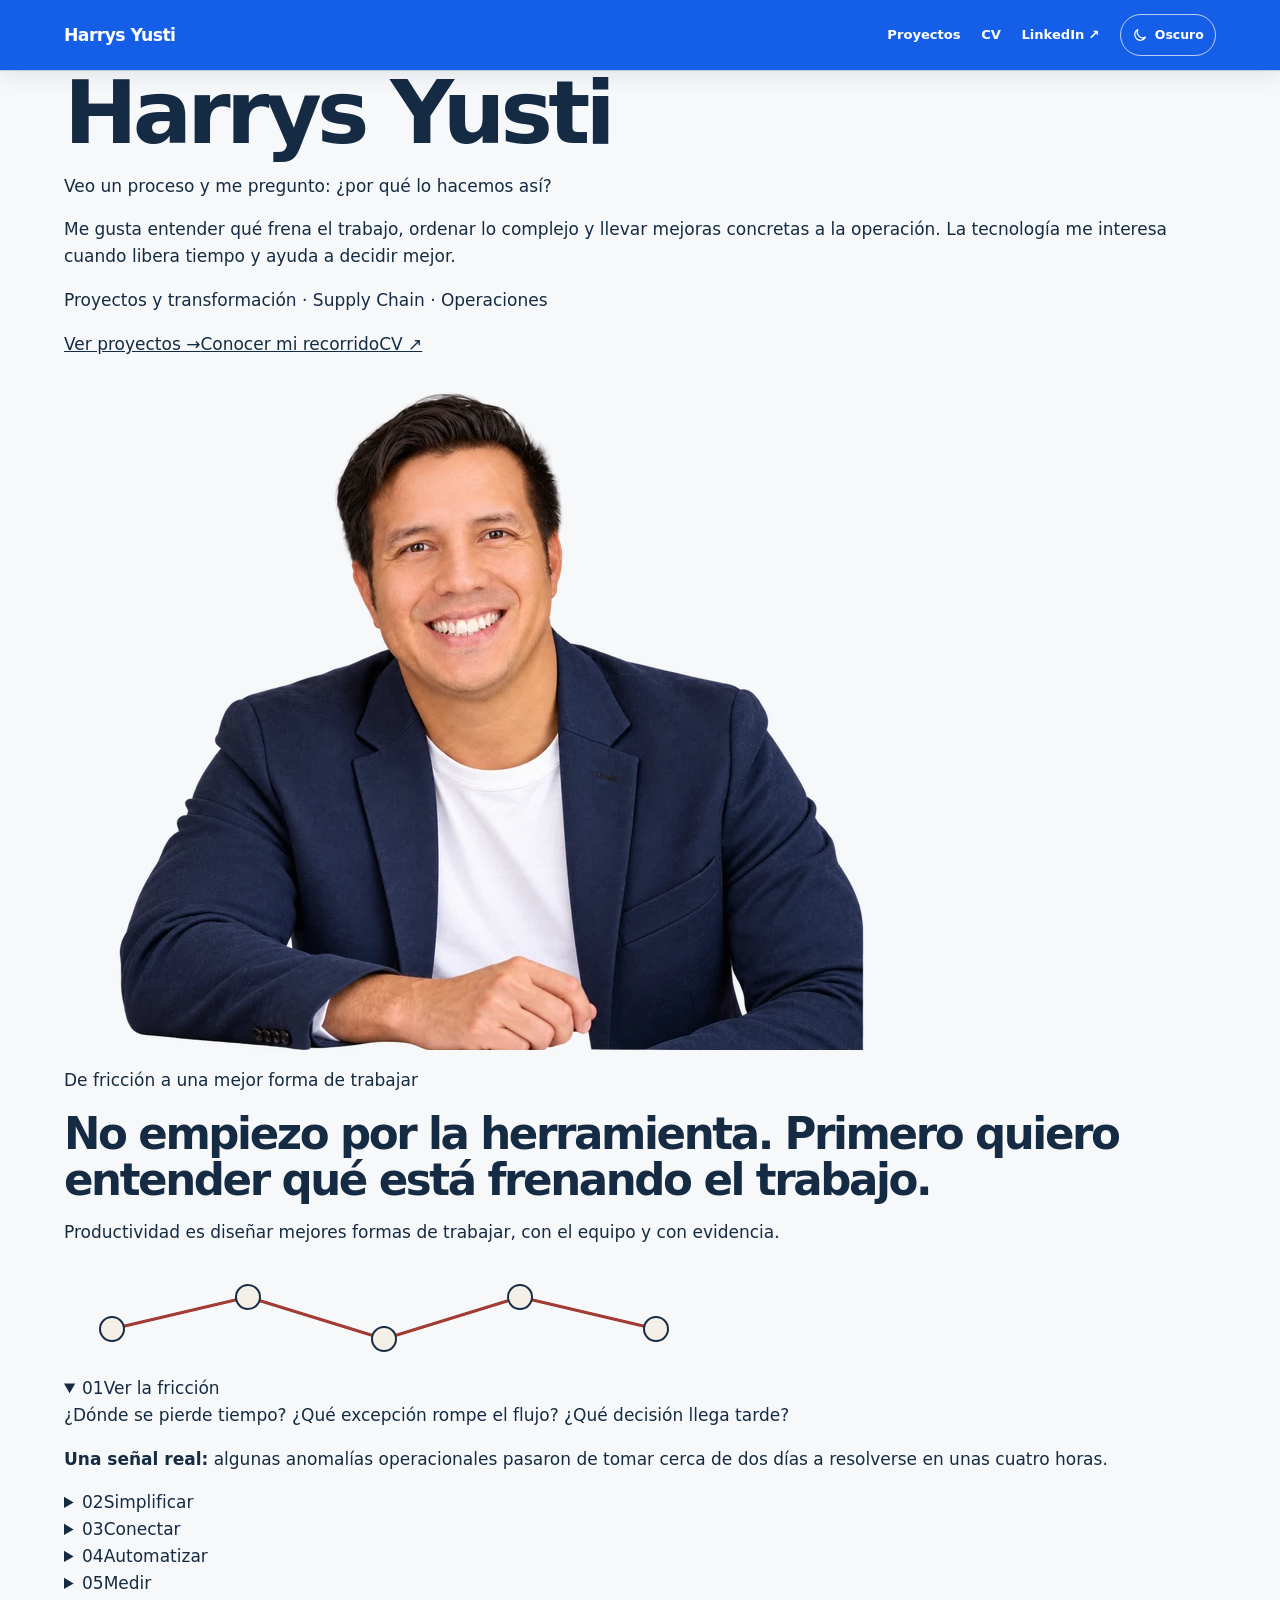
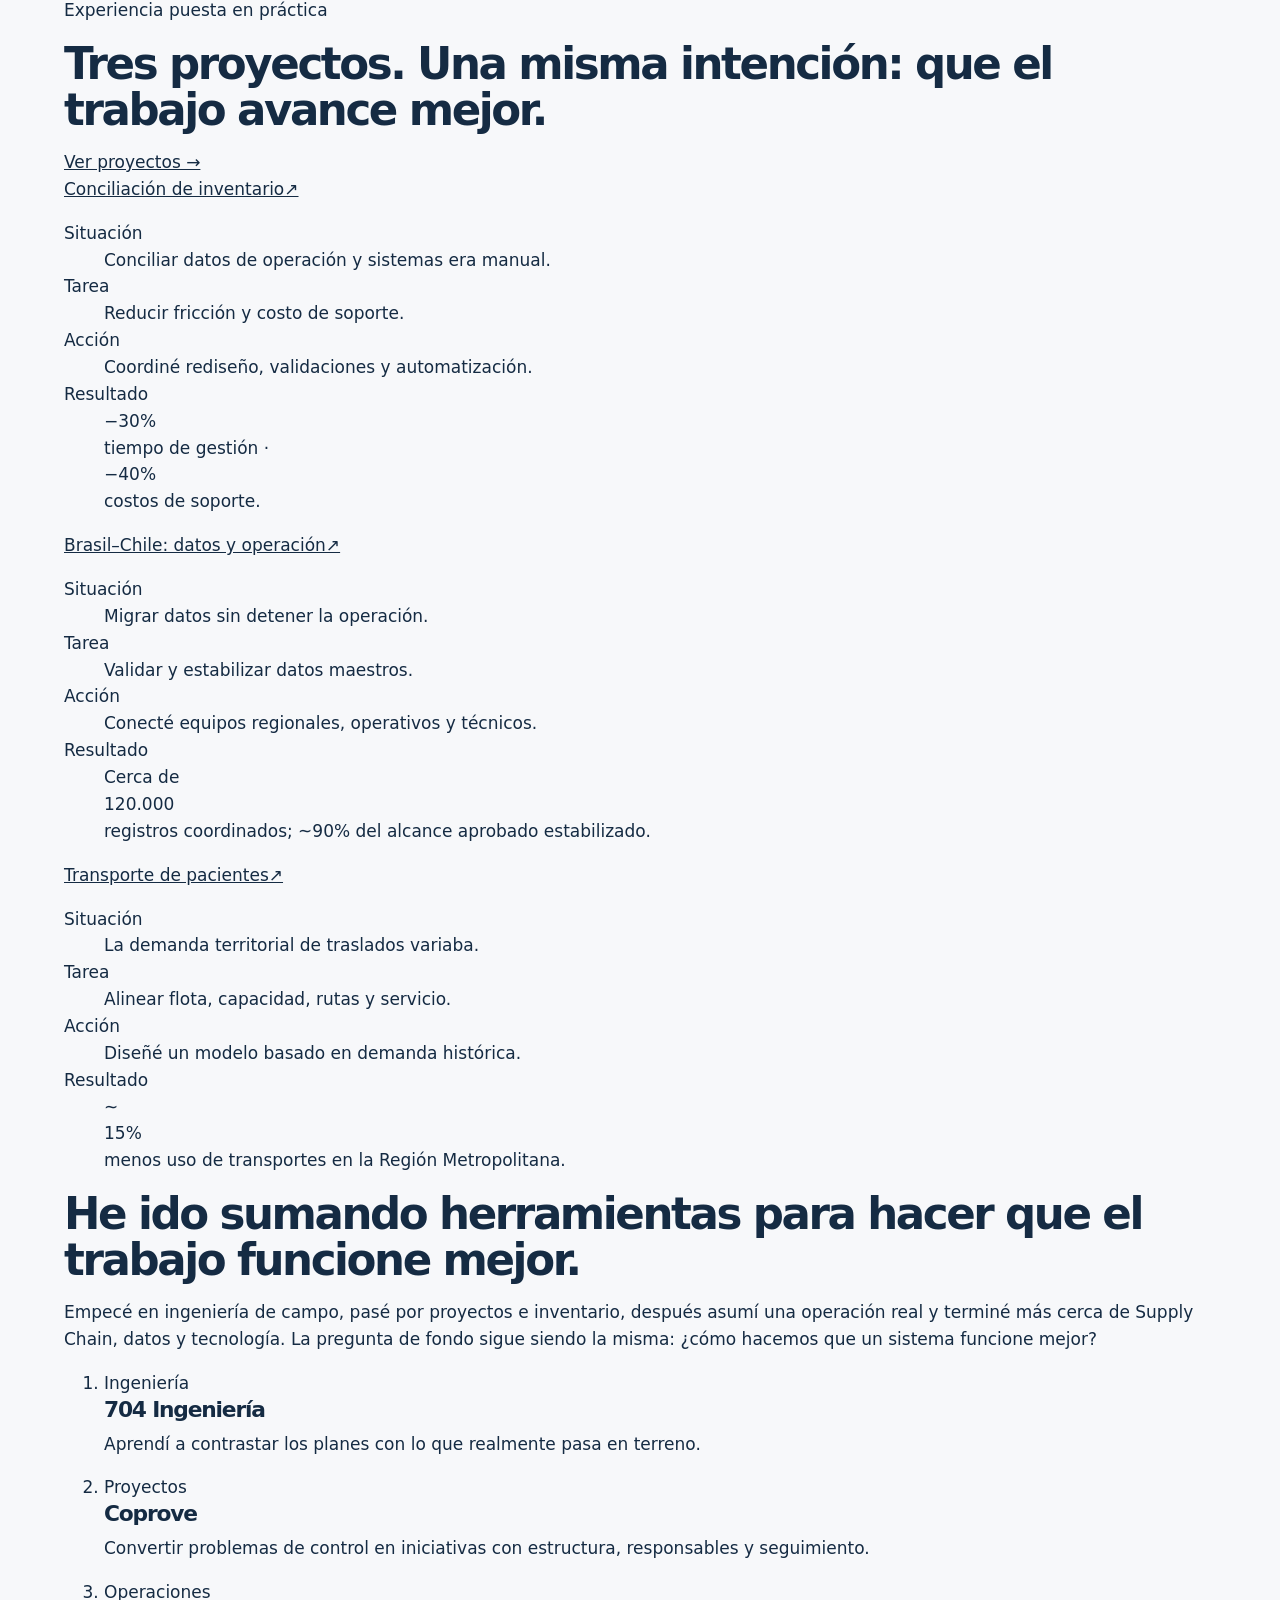
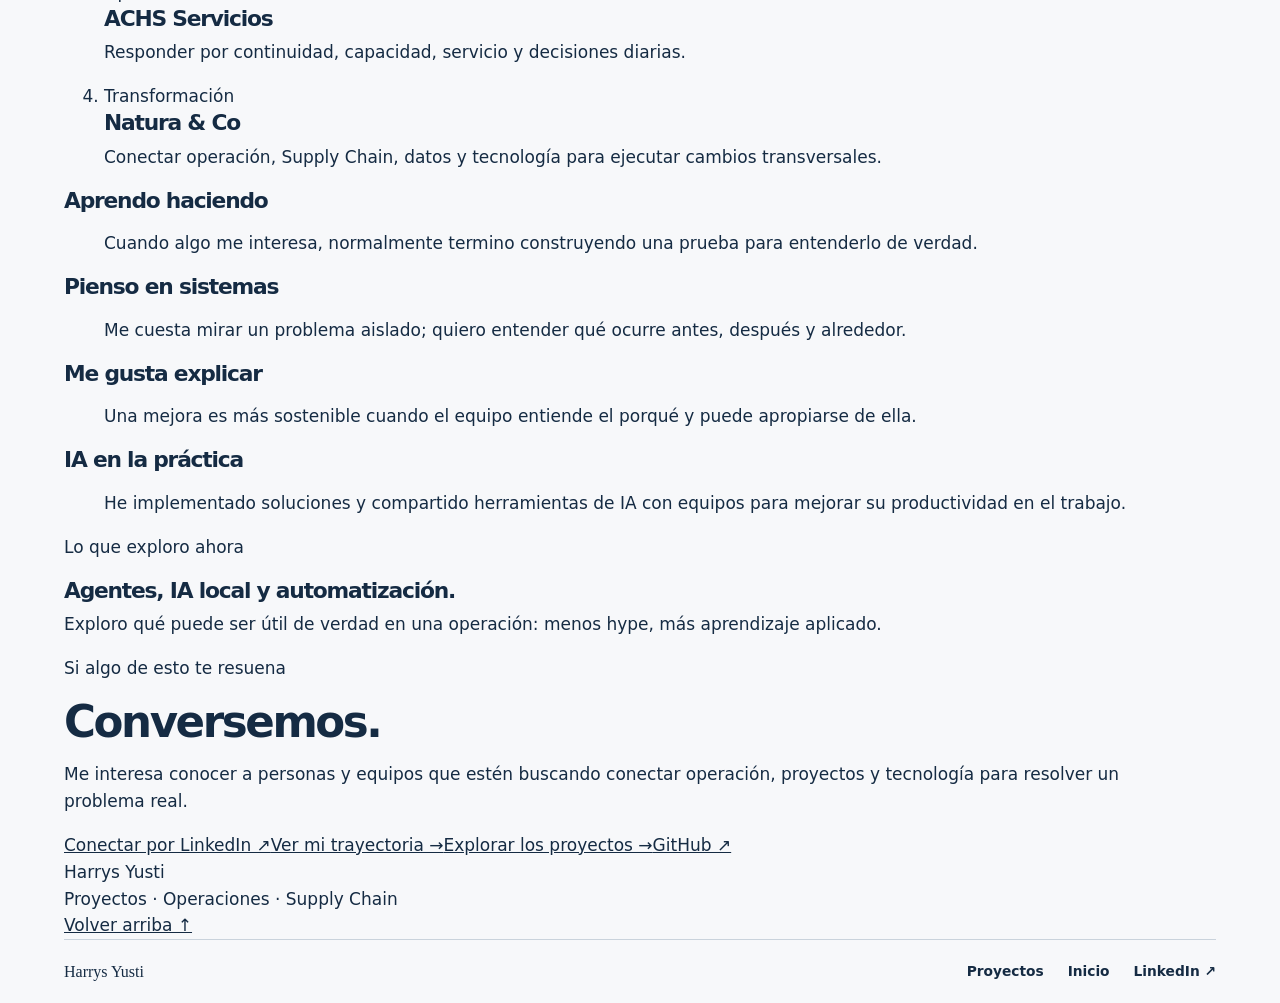
==== index.html @ 162e5059 "feat(content): generate static routes from canonical data" ====
<!doctype html><html lang="es"><head><meta charset="utf-8"><meta name="viewport" content="width=device-width, initial-scale=1"><title>Harrys Yusti | Transformación, Proyectos y Supply Chain</title><meta name="description" content="Soy Harrys Yusti. Conecto personas, procesos y tecnología para que las mejoras lleguen al trabajo diario."><meta name="theme-color" content="#135eef"><meta property="og:type" content="profile"><meta property="og:title" content="Harrys Yusti | Transformación, Proyectos y Supply Chain"><meta property="og:description" content="Proyectos, transformación operacional, Supply Chain y mejora continua. Tecnología aplicada a problemas reales de operación."><meta property="og:locale" content="es_CL"><meta property="og:url" content="https://harrysxavio.github.io/"><meta property="og:image" content="https://harrysxavio.github.io/assets/operations-transformation-illustration.webp"><meta property="og:image:alt" content="Ilustración editorial de procesos y operaciones conectadas."><meta property="og:image:type" content="image/webp"><meta property="og:image:width" content="1536"><meta property="og:image:height" content="1024"><meta name="twitter:card" content="summary_large_image"><meta name="twitter:title" content="Harrys Yusti | Transformación, Proyectos y Supply Chain"><meta name="twitter:description" content="Conecto personas, procesos y tecnología para que las mejoras lleguen a la operación."><meta name="twitter:image" content="https://harrysxavio.github.io/assets/operations-transformation-illustration.webp"><meta name="twitter:image:alt" content="Ilustración editorial de procesos y operaciones conectadas."><link rel="canonical" href="https://harrysxavio.github.io/"><script type="application/ld+json">{"@context":"https://schema.org","@graph":[{"@type":"WebSite","@id":"https://harrysxavio.github.io/#website","url":"https://harrysxavio.github.io/","name":"Harrys Yusti"},{"@type":"ProfilePage","@id":"https://harrysxavio.github.io/#profile","url":"https://harrysxavio.github.io/","name":"Harrys Yusti | Perfil profesional","inLanguage":"es","mainEntity":{"@id":"https://harrysxavio.github.io/#person"}},{"@type":"Person","@id":"https://harrysxavio.github.io/#person","url":"https://harrysxavio.github.io/","name":"Harrys Yusti","jobTitle":"Mechanical Engineer | Projects, Supply Chain \u0026 Operational Transformation","description":"Ingeniero Mecánico con experiencia entre proyectos, operaciones y Supply Chain.","sameAs":["https://www.linkedin.com/in/h-yusti/","https://github.com/harrysxavio"]}]}</script><link rel="icon" href="/favicon.svg" type="image/svg+xml"><script>try{document.documentElement.dataset.theme=localStorage.getItem("harrys-site-theme")==="dark"?"dark":"light"}catch{document.documentElement.dataset.theme="light"}</script><link rel="stylesheet" href="/styles.css"></head><body><a class="skip-link" href="#main">Saltar al contenido</a><div class="page-shell"><header class="site-header" id="top"><a class="wordmark" href="/" aria-label="Harrys Yusti, inicio">Harrys Yusti</a><nav class="top-nav" aria-label="Navegación principal"><a href="/projects/">Proyectos</a><a href="/cv/">CV</a><a href="https://www.linkedin.com/in/h-yusti/" target="_blank" rel="noopener noreferrer">LinkedIn <span aria-hidden="true">↗</span></a></nav></header><main id="main" class="page-main page-main--home"><section aria-labelledby="hero-title" class="content-block content-block--contentSection"><div class="content-block content-block--contentGroup"><h1 id="hero-title" class="content-heading content-heading--1">Harrys Yusti</h1><p class="content-copy">Veo un proceso y me pregunto: ¿por qué lo hacemos así?</p><p class="content-copy">Me gusta entender qué frena el trabajo, ordenar lo complejo y llevar mejoras concretas a la operación. La tecnología me interesa cuando libera tiempo y ayuda a decidir mejor.</p><p class="content-copy">Proyectos y transformación · Supply Chain · Operaciones</p><div class="content-block content-block--contentGroup"><a href="/projects/" class="content-link">Ver proyectos →</a><a href="#trayectoria" class="content-link">Conocer mi recorrido</a><a href="/cv/" class="content-link">CV ↗</a></div></div><figure class="content-block content-block--media"><img src="/assets/harrys-yusti-portrait.webp" alt="Retrato de Harrys Yusti" width="760" height="675"></figure></section><section id="como-trabajo" aria-labelledby="signature-title" class="content-block content-block--contentSection"><div class="content-block content-block--contentGroup"><p class="content-copy">De fricción a una mejor forma de trabajar</p><h2 id="signature-title" class="content-heading content-heading--2">No empiezo por la herramienta. Primero quiero entender qué está frenando el trabajo.</h2><p class="content-copy">Productividad es diseñar mejores formas de trabajar, con el equipo y con evidencia.</p></div><div class="content-block content-block--contentGroup"><div class="content-block content-block--contentGroup"><img src="/assets/signature-route.svg" alt="" width="640" height="112" aria-hidden="true"></div><details id="ver" open><summary>01Ver la fricción</summary><div class="content-block content-block--contentGroup"><p class="content-copy">¿Dónde se pierde tiempo? ¿Qué excepción rompe el flujo? ¿Qué decisión llega tarde?</p><p class="content-copy"><strong>Una señal real:</strong> algunas anomalías operacionales pasaron de tomar cerca de dos días a resolverse en unas cuatro horas.</p></div></details><details id="simplificar"><summary>02Simplificar</summary><div class="content-block content-block--contentGroup"><p class="content-copy">Antes de automatizar, conviene eliminar pasos, aclarar reglas y hacer el proceso más simple.</p><p class="content-copy"><strong>Una señal real:</strong> la iniciativa de conciliación redujo 30% el tiempo de gestión y 40% los costos asociados al soporte.</p></div></details><details id="conectar"><summary>03Conectar</summary><div class="content-block content-block--contentGroup"><p class="content-copy">Conecto equipos, áreas y países para que avancen hacia el mismo resultado y el proyecto llegue bien a la operación.</p><p class="content-copy"><strong>Una señal real:</strong> coordinación y validación entre Brasil y Chile para cerca de 120.000 registros maestros.</p></div></details><details id="automatizar"><summary>04Automatizar</summary><div class="content-block content-block--contentGroup"><p class="content-copy">En un Control Tower de Transporte, automatizamos la captura de estados de transportistas y ordenamos métricas e indicadores, foco del trabajo, tareas de Customer Service y control de costos.</p><p class="content-copy"><strong>Qué cambió:</strong> el trabajo quedó más organizado y se liberaron horas significativas.</p></div></details><details id="medir"><summary>05Medir</summary><div class="content-block content-block--contentGroup"><p class="content-copy">El cambio no está terminado hasta entender qué mejoró en la operación.</p><p class="content-copy"><strong>Una señal real:</strong> un modelo de asignación se asoció a ~15% menos uso de transportes para pacientes en la Región Metropolitana.</p></div></details></div></section><section aria-labelledby="transformations-title" class="content-block content-block--contentSection"><div class="content-block content-block--contentGroup"><div class="content-block content-block--contentGroup"><p class="content-copy">Experiencia puesta en práctica</p><h2 id="transformations-title" class="content-heading content-heading--2">Tres proyectos. Una misma intención: que el trabajo avance mejor.</h2></div><a href="/projects/" class="content-link">Ver proyectos →</a></div><div class="content-block content-block--contentGroup"><article class="content-block content-block--contentItem"><a href="/projects/inventory-reconciliation/" class="content-link">Conciliación de inventario↗</a><dl class="content-block content-block--factGroup"><div class="content-block content-block--contentGroup"><dt class="content-block content-block--factLabel">Situación</dt><dd class="content-block content-block--factValue">Conciliar datos de operación y sistemas era manual.</dd></div><div class="content-block content-block--contentGroup"><dt class="content-block content-block--factLabel">Tarea</dt><dd class="content-block content-block--factValue">Reducir fricción y costo de soporte.</dd></div><div class="content-block content-block--contentGroup"><dt class="content-block content-block--factLabel">Acción</dt><dd class="content-block content-block--factValue">Coordiné rediseño, validaciones y automatización.</dd></div><div class="content-block content-block--contentGroup"><dt class="content-block content-block--factLabel">Resultado</dt><dd class="content-block content-block--factValue"><div class="content-block content-block--contentGroup">−30%</div> tiempo de gestión · <div class="content-block content-block--contentGroup">−40%</div> costos de soporte.</dd></div></dl></article><article class="content-block content-block--contentItem"><a href="/projects/brazil-chile-data-migration/" class="content-link">Brasil–Chile: datos y operación↗</a><dl class="content-block content-block--factGroup"><div class="content-block content-block--contentGroup"><dt class="content-block content-block--factLabel">Situación</dt><dd class="content-block content-block--factValue">Migrar datos sin detener la operación.</dd></div><div class="content-block content-block--contentGroup"><dt class="content-block content-block--factLabel">Tarea</dt><dd class="content-block content-block--factValue">Validar y estabilizar datos maestros.</dd></div><div class="content-block content-block--contentGroup"><dt class="content-block content-block--factLabel">Acción</dt><dd class="content-block content-block--factValue">Conecté equipos regionales, operativos y técnicos.</dd></div><div class="content-block content-block--contentGroup"><dt class="content-block content-block--factLabel">Resultado</dt><dd class="content-block content-block--factValue">Cerca de <div class="content-block content-block--contentGroup">120.000</div> registros coordinados; ~90% del alcance aprobado estabilizado.</dd></div></dl></article><article class="content-block content-block--contentItem"><a href="/projects/patient-transport-optimization/" class="content-link">Transporte de pacientes↗</a><dl class="content-block content-block--factGroup"><div class="content-block content-block--contentGroup"><dt class="content-block content-block--factLabel">Situación</dt><dd class="content-block content-block--factValue">La demanda territorial de traslados variaba.</dd></div><div class="content-block content-block--contentGroup"><dt class="content-block content-block--factLabel">Tarea</dt><dd class="content-block content-block--factValue">Alinear flota, capacidad, rutas y servicio.</dd></div><div class="content-block content-block--contentGroup"><dt class="content-block content-block--factLabel">Acción</dt><dd class="content-block content-block--factValue">Diseñé un modelo basado en demanda histórica.</dd></div><div class="content-block content-block--contentGroup"><dt class="content-block content-block--factLabel">Resultado</dt><dd class="content-block content-block--factValue">~<div class="content-block content-block--contentGroup">15%</div> menos uso de transportes en la Región Metropolitana.</dd></div></dl></article></div></section><section id="trayectoria" aria-labelledby="career-title" class="content-block content-block--contentSection"><div class="content-block content-block--contentGroup"><h2 id="career-title" class="content-heading content-heading--2">He ido sumando herramientas para hacer que el trabajo funcione mejor.</h2><p class="content-copy">Empecé en ingeniería de campo, pasé por proyectos e inventario, después asumí una operación real y terminé más cerca de Supply Chain, datos y tecnología. La pregunta de fondo sigue siendo la misma: ¿cómo hacemos que un sistema funcione mejor?</p></div><ol><li><div class="content-block content-block--contentGroup">Ingeniería</div><h3 class="content-heading content-heading--3">704 Ingeniería</h3><p class="content-copy">Aprendí a contrastar los planes con lo que realmente pasa en terreno.</p></li><li><div class="content-block content-block--contentGroup">Proyectos</div><h3 class="content-heading content-heading--3">Coprove</h3><p class="content-copy">Convertir problemas de control en iniciativas con estructura, responsables y seguimiento.</p></li><li><div class="content-block content-block--contentGroup">Operaciones</div><h3 class="content-heading content-heading--3">ACHS Servicios</h3><p class="content-copy">Responder por continuidad, capacidad, servicio y decisiones diarias.</p></li><li><div class="content-block content-block--contentGroup">Transformación</div><h3 class="content-heading content-heading--3">Natura &amp; Co</h3><p class="content-copy">Conectar operación, Supply Chain, datos y tecnología para ejecutar cambios transversales.</p></li></ol><div class="content-block content-block--contentGroup"><article class="content-block content-block--contentItem"><h3 class="content-heading content-heading--3">Aprendo haciendo</h3><blockquote class="content-block content-block--callout">Cuando algo me interesa, normalmente termino construyendo una prueba para entenderlo de verdad.</blockquote></article><article class="content-block content-block--contentItem"><h3 class="content-heading content-heading--3">Pienso en sistemas</h3><blockquote class="content-block content-block--callout">Me cuesta mirar un problema aislado; quiero entender qué ocurre antes, después y alrededor.</blockquote></article><article class="content-block content-block--contentItem"><h3 class="content-heading content-heading--3">Me gusta explicar</h3><blockquote class="content-block content-block--callout">Una mejora es más sostenible cuando el equipo entiende el porqué y puede apropiarse de ella.</blockquote></article><article class="content-block content-block--contentItem"><h3 class="content-heading content-heading--3">IA en la práctica</h3><blockquote class="content-block content-block--callout">He implementado soluciones y compartido herramientas de IA con equipos para mejorar su productividad en el trabajo.</blockquote></article></div><div class="content-block content-block--contentGroup"><p class="content-copy">Lo que exploro ahora</p><h3 id="curiosity-title" class="content-heading content-heading--3">Agentes, IA local y automatización.</h3><p class="content-copy">Exploro qué puede ser útil de verdad en una operación: menos hype, más aprendizaje aplicado.</p></div></section><section id="contacto" aria-labelledby="contact-title" class="content-block content-block--contentSection"><div class="content-block content-block--contentGroup"><p class="content-copy">Si algo de esto te resuena</p><h2 id="contact-title" class="content-heading content-heading--2">Conversemos.</h2><p class="content-copy">Me interesa conocer a personas y equipos que estén buscando conectar operación, proyectos y tecnología para resolver un problema real.</p></div><nav aria-label="Más información y contacto" class="content-block content-block--linkGroup"><a href="https://www.linkedin.com/in/h-yusti/" class="content-link">Conectar por LinkedIn ↗</a><a href="/cv/" class="content-link">Ver mi trayectoria →</a><a href="/projects/" class="content-link">Explorar los proyectos →</a><a href="https://github.com/harrysxavio" class="content-link">GitHub ↗</a></nav><div class="content-block content-block--contentGroup"><div class="content-block content-block--contentGroup">Harrys Yusti</div><div class="content-block content-block--contentGroup">Proyectos · Operaciones · Supply Chain</div><a href="#top" class="content-link">Volver arriba ↑</a></div></section></main><footer class="site-footer simple-footer"><span>Harrys Yusti</span><a href="/projects/">Proyectos</a><a href="/">Inicio</a><a href="https://www.linkedin.com/in/h-yusti/" target="_blank" rel="noopener noreferrer">LinkedIn ↗</a></footer></div><script src="/script.js" defer></script></body></html>
---- styles.css ----
:root {
  color-scheme: light;
  --paper: #f4f0e7;
  --paper-deep: #ece6da;
  --ink: #172d45;
  --ink-soft: #4d5d69;
  --red: #a33d34;
  --blue: #d7e3e9;
  --rule: #b9b6ab;
  --rule-dark: #87909a;
  --serif: Georgia, "Times New Roman", serif;
  --sans: Arial, Helvetica, sans-serif;
  --mono: "Courier New", Courier, monospace;
  --measure: 78rem;
  --gutter: clamp(1rem, 5vw, 4.5rem);
}

* { box-sizing: border-box; }
html { scroll-behavior: smooth; scroll-padding-top: 1rem; }
body { margin: 0; background: var(--paper); color: var(--ink); font-family: var(--sans); font-size: 1rem; line-height: 1.65; -webkit-font-smoothing: antialiased; }
img { display: block; max-width: 100%; height: auto; }
a { color: inherit; }
a:focus-visible, button:focus-visible, summary:focus-visible { outline: 3px solid var(--red); outline-offset: 4px; }
::selection { background: var(--blue); color: var(--ink); }
.page-shell { max-width: 100rem; margin-inline: auto; padding-inline: var(--gutter); }
.skip-link { position: fixed; z-index: 10; top: .75rem; left: .75rem; transform: translateY(-160%); padding: .65rem .9rem; background: var(--ink); color: var(--paper); font-weight: 700; }
.skip-link:focus { transform: translateY(0); }
.site-header { display: flex; align-items: center; justify-content: space-between; gap: 1rem 2rem; min-height: 4.25rem; border-bottom: 1px solid var(--rule-dark); }
.wordmark { color: var(--ink); font-family: var(--serif); font-size: 1.2rem; font-weight: 700; letter-spacing: -.035em; text-decoration: none; }
.top-nav { display: flex; flex-wrap: wrap; align-items: center; gap: .2rem clamp(.6rem, 2vw, 1.75rem); }
.top-nav a, .footer-bottom a, .simple-footer a { display: inline-flex; align-items: center; gap: .25rem; min-height: 2.75rem; color: var(--ink); font-size: .77rem; font-weight: 700; text-decoration: none; }
.top-nav a:hover, .footer-bottom a:hover, .simple-footer a:hover, .text-link:hover, .case-link:hover { color: var(--red); }
.top-nav [aria-current="page"] { color: var(--red); }
main { max-width: var(--measure); margin-inline: auto; }
h1, h2, h3, p { margin-top: 0; }
h1, h2, h3 { font-family: var(--serif); font-weight: 400; letter-spacing: -.04em; }
h1 { margin-bottom: 1rem; font-size: clamp(3.3rem, 9vw, 7rem); line-height: .96; }
h2 { margin-bottom: 1rem; font-size: clamp(2rem, 4vw, 3.5rem); line-height: 1.08; }
h3 { margin-bottom: .5rem; font-size: clamp(1.25rem, 2.1vw, 1.65rem); line-height: 1.2; }
.section-kicker, .hero-eyebrow, .portfolio-meta, .experience-meta span, .transformation-label, .project-facts dt, .outcome > span, .step-number, .cv-tools, .case-measure span, .data-flow, .breadcrumbs, .attribution-note { color: var(--red); font-family: var(--mono); font-size: .66rem; font-weight: 700; letter-spacing: .065em; line-height: 1.5; }
.section-kicker { margin-bottom: .65rem; text-transform: uppercase; }
.site-header + main { padding-top: 0; }
.hero { display: grid; grid-template-columns: minmax(0, 1.16fr) minmax(17rem, .84fr); align-items: center; gap: clamp(2rem, 5vw, 5rem); padding: clamp(3.5rem, 8vw, 6.5rem) 0 clamp(3rem, 6vw, 5rem); border-bottom: 1px solid var(--rule-dark); }
.hero-copy { min-width: 0; }
.hero-eyebrow { max-width: 42rem; margin-bottom: 1.1rem; }
.hero-eyebrow span { color: var(--rule-dark); padding-inline: .2rem; }
.hero h1 { margin-bottom: 1.15rem; font-size: clamp(4rem, 8.8vw, 7.1rem); }
.hero-statement { max-width: 48rem; margin-bottom: .8rem; font-family: var(--serif); font-size: clamp(1.5rem, 2.65vw, 2.25rem); line-height: 1.2; letter-spacing: -.025em; }
.hero-intro { max-width: 45rem; margin-bottom: 1rem; color: var(--ink-soft); font-size: clamp(1rem, 1.35vw, 1.16rem); }
.hero-domains { max-width: 50rem; margin: 0 0 1.25rem; color: var(--red); font-size: .8rem; font-weight: 700; line-height: 1.7; }
.hero-domains span { color: var(--rule-dark); padding-inline: .12rem; }
.hero-actions { display: flex; flex-wrap: wrap; align-items: center; gap: .35rem 1.35rem; }
.text-link { display: inline-flex; align-items: center; gap: .55rem; min-height: 2.75rem; border-bottom: 1px solid var(--red); color: var(--ink); font-size: .78rem; font-weight: 700; text-decoration: none; }
.text-link span, .case-link span { color: var(--red); }
.text-link--primary { color: var(--red); }
.text-link--quiet { border-color: transparent; }
.hero-visual { position: relative; margin: 0; padding: .75rem 0 .75rem .75rem; border-left: 1px solid var(--red); }
.hero-visual::before { position: absolute; top: 0; right: 0; bottom: 0; left: 0; border-top: 1px solid var(--rule); border-bottom: 1px solid var(--rule); content: ""; pointer-events: none; }
.hero-visual img { width: 100%; max-height: 24rem; object-fit: contain; }
.hero-visual figcaption { margin-top: .55rem; color: var(--ink-soft); font-family: var(--mono); font-size: .58rem; letter-spacing: .04em; text-align: right; }

.signature-section { display: grid; grid-template-columns: minmax(15rem, .85fr) minmax(0, 1.15fr); gap: 2rem clamp(2rem, 5vw, 5rem); margin-inline: calc(-1 * var(--gutter)); padding: clamp(3.5rem, 7vw, 6rem) var(--gutter); background: var(--blue); }
.section-heading { max-width: 50rem; }
.section-heading h2 { max-width: 19ch; }
.section-lede { max-width: 42rem; margin-bottom: 0; color: var(--ink-soft); font-size: .93rem; }
.signature-steps { border-top: 1px solid var(--rule-dark); }
.signature-step { border-bottom: 1px solid var(--rule-dark); }
.signature-step summary { display: flex; align-items: baseline; gap: 1rem; min-height: 3.45rem; padding: .8rem .2rem .7rem 0; cursor: pointer; list-style: none; font-family: var(--serif); font-size: clamp(1.18rem, 1.7vw, 1.48rem); }
.signature-step summary::-webkit-details-marker { display: none; }
.signature-step summary::after { width: 1.3rem; margin-left: auto; color: var(--red); content: "+"; font-family: var(--sans); font-size: 1.1rem; text-align: center; }
.signature-step[open] summary::after { content: "−"; }
.step-number { flex: 0 0 2rem; font-size: .62rem; }
.step-copy { max-width: 42rem; padding: .2rem 1.8rem 1.15rem 3rem; color: var(--ink-soft); font-size: .86rem; }
.step-copy p { margin: 0 0 .6rem; }
.step-copy p:last-child { margin-bottom: 0; }
.step-evidence strong { color: var(--ink); }
.signature-route { margin: .2rem 0 1rem; }
.signature-route svg { display: block; width: 100%; height: auto; overflow: visible; }
.signature-route__track { fill: none; stroke: #9aabb1; stroke-width: 2; }
.signature-route__connection { fill: none; stroke: #9aabb1; stroke-width: 2; transition: stroke 200ms ease, stroke-width 200ms ease; }
.signature-route__connection.is-complete { stroke: var(--ink); }
.signature-route__connection.is-active { stroke: var(--red); stroke-width: 4; }
.signature-route__node { fill: var(--paper); stroke: var(--ink); stroke-width: 2; transition: fill 200ms ease, r 200ms ease; }
.signature-route__node.is-complete { fill: var(--blue); }
.signature-route__node.is-active { fill: var(--red); stroke: var(--red); r: 15px; }

.transformations-section { padding: clamp(3.5rem, 7.5vw, 6.4rem) 0; }
.transformations-section > .section-heading { margin-bottom: 2rem; }
.transformation-list { border-top: 1px solid var(--rule-dark); }
.transformation { display: grid; grid-template-columns: minmax(10rem, .38fr) minmax(0, 1fr); gap: 1.5rem 2.4rem; padding: 1.7rem 0; border-bottom: 1px solid var(--rule); }
.transformation--featured { grid-template-columns: minmax(13rem, .45fr) minmax(0, 1fr); padding-block: 2.15rem; }
.transformation-label > span, .portfolio-meta > span:first-child { display: block; margin-bottom: .5rem; color: var(--red); font-family: var(--mono); font-size: .7rem; }
.transformation-label p { max-width: 16rem; margin: 0; color: var(--ink-soft); font-size: .72rem; }
.transformation-content h3 { max-width: 35rem; margin-bottom: 1rem; font-size: clamp(1.45rem, 2.5vw, 2rem); }
.project-facts { display: grid; gap: .75rem; margin: 0 0 1rem; }
.project-facts > div { display: grid; grid-template-columns: 8.6rem minmax(0, 1fr); gap: .75rem; }
.project-facts dt { color: var(--red); font-size: .59rem; text-transform: uppercase; }
.project-facts dd { margin: 0; color: var(--ink-soft); font-size: .82rem; line-height: 1.55; }
.outcome { max-width: 46rem; margin: .9rem 0; color: var(--ink-soft); font-size: .82rem; line-height: 1.7; }
.outcome > span { display: block; margin-bottom: .2rem; color: var(--red); font-size: .58rem; text-transform: uppercase; }
.outcome strong { color: var(--ink); font-family: var(--serif); font-size: 1.35rem; font-weight: 400; }
.outcome-divider { color: var(--rule-dark); padding-inline: .3rem; }
.case-link { display: inline-flex; align-items: center; gap: .45rem; min-height: 2.75rem; color: var(--ink); font-size: .76rem; font-weight: 700; text-decoration: none; }
.transformation-pair { display: grid; grid-template-columns: repeat(2, minmax(0, 1fr)); gap: 0 clamp(2rem, 5vw, 4rem); }
.transformation-pair .transformation { display: block; min-width: 0; }
.transformation-pair .transformation-label { margin-bottom: 1rem; }
.transformation-pair .project-facts > div { grid-template-columns: 1fr; gap: .15rem; }
.more-projects { margin: 1rem 0 0; text-align: right; }

.career-section { display: grid; grid-template-columns: minmax(0, .85fr) minmax(0, 1.15fr); gap: 2rem clamp(2rem, 5vw, 5rem); padding: clamp(3.5rem, 7.5vw, 6rem) 0; border-top: 1px solid var(--rule-dark); }
.career-intro h2 { max-width: 16ch; }
.career-intro > p:last-child { max-width: 38rem; color: var(--ink-soft); font-size: .88rem; }
.career-arc { display: grid; grid-template-columns: repeat(2, minmax(0, 1fr)); gap: 0 1.5rem; margin: 0; padding: 0; list-style: none; border-top: 1px solid var(--rule-dark); }
.career-arc li { padding: 1rem .2rem 1.15rem 0; border-bottom: 1px solid var(--rule); }
.career-arc li > span { color: var(--red); font-family: var(--mono); font-size: .6rem; font-weight: 700; letter-spacing: .05em; }
.career-arc h3 { margin: .3rem 0; font-size: 1.25rem; }
.career-arc p { margin: 0; color: var(--ink-soft); font-size: .75rem; line-height: 1.55; }
.human-notes { grid-column: 1 / -1; display: grid; grid-template-columns: repeat(3, minmax(0, 1fr)); gap: 1.5rem; padding-top: 1rem; border-top: 1px solid var(--rule); }
.human-notes h3 { font-size: 1.2rem; }
.human-notes p { margin: 0; color: var(--ink-soft); font-size: .78rem; }
.current-curiosity { grid-column: 1 / -1; display: grid; grid-template-columns: minmax(12rem, .4fr) minmax(0, 1fr); gap: .5rem 2rem; padding: 1.3rem 0 0; border-top: 1px solid var(--rule); }
.current-curiosity .section-kicker { grid-column: 1 / -1; margin-bottom: 0; }
.current-curiosity h3 { margin: 0; font-size: 1.45rem; }
.current-curiosity > p:last-child { max-width: 43rem; margin: 0; color: var(--ink-soft); font-size: .82rem; }

.contact-section { margin-inline: calc(-1 * var(--gutter)); padding: clamp(3.2rem, 6.5vw, 5.2rem) var(--gutter) 1rem; background: var(--ink); color: var(--paper); }
.contact-main { max-width: 54rem; }
.contact-section .section-kicker { color: var(--contact-kicker); }
.contact-main h2 { max-width: 18ch; font-size: clamp(2.5rem, 5.3vw, 4.4rem); }
.contact-main > p:not(.section-kicker) { max-width: 39rem; margin-bottom: 1rem; color: #d5d9dc; font-size: .94rem; }
.contact-links { display: flex; flex-wrap: wrap; gap: .3rem 1.5rem; padding-block: 1rem; border-top: 1px solid #526173; border-bottom: 1px solid #526173; }
.contact-links a { display: inline-flex; align-items: center; gap: .35rem; min-height: 2.75rem; color: var(--paper); font-size: .8rem; font-weight: 700; text-decoration: none; }
.contact-links a:hover, .contact-links a:focus-visible { color: #f2a198; }
.contact-links span { color: var(--contact-kicker); }
.footer-bottom { display: grid; grid-template-columns: 1fr auto auto; align-items: center; gap: .6rem 1.4rem; margin-top: 1.5rem; padding-top: .6rem; font-size: .72rem; }
.footer-bottom > span:first-child, .simple-footer > span:first-child { font-family: var(--serif); font-size: 1rem; }
.footer-note { color: #c6cbd0; font-family: var(--mono); font-size: .58rem; }
.contact-section .footer-note { color: var(--paper); }
.footer-bottom a { color: var(--paper); font-size: .7rem; }

.simple-page, .projects-page, .case-page, .cv-page { min-height: 65vh; padding-bottom: clamp(3rem, 6vw, 5rem); }
.simple-page { display: flex; flex-direction: column; align-items: flex-start; justify-content: center; max-width: 50rem; min-height: 68vh; }
.simple-page h1 { max-width: 11ch; }
.simple-page > p:not(.section-kicker) { max-width: 34rem; color: var(--ink-soft); }
.simple-footer { display: flex; flex-wrap: wrap; align-items: center; gap: .5rem 1.5rem; min-height: 4rem; border-top: 1px solid var(--rule-dark); }
.simple-footer > span:first-child { margin-right: auto; }
.breadcrumbs { display: flex; flex-wrap: wrap; align-items: center; gap: .45rem; padding: 1.25rem 0; color: var(--ink-soft); font-size: .62rem; }
.breadcrumbs a { color: var(--ink); text-decoration-thickness: 1px; text-underline-offset: .18em; }
.page-intro { max-width: 52rem; padding: clamp(2rem, 4vw, 3rem) 0 clamp(2rem, 4vw, 3.2rem); }
.page-intro h1 { margin-bottom: .8rem; }
.page-intro > p:last-child { max-width: 45rem; margin: 0; color: var(--ink-soft); font-size: 1rem; }
.portfolio-list { margin: 0; padding: 0; list-style: none; border-top: 1px solid var(--rule-dark); }
.portfolio-item { display: grid; grid-template-columns: minmax(12rem, .38fr) minmax(0, 1fr) minmax(5rem, auto); align-items: start; gap: 1rem 2rem; padding: 1.5rem 0; border-bottom: 1px solid var(--rule); }
.portfolio-meta { color: var(--ink-soft); font-size: .62rem; }
.portfolio-meta > span:first-child { color: var(--red); }
.portfolio-copy h2 { margin-bottom: .6rem; font-size: clamp(1.35rem, 2.2vw, 1.8rem); }
.portfolio-copy h2 a { text-decoration: none; text-decoration-color: var(--red); text-underline-offset: .16em; }
.portfolio-copy h2 a:hover { text-decoration: underline; }
.portfolio-copy p { margin-bottom: .45rem; color: var(--ink-soft); font-size: .82rem; }
.portfolio-copy p:last-child { margin-bottom: 0; }
.portfolio-copy strong { color: var(--ink); }
.portfolio-item .case-link { justify-self: end; }
.portfolio-note { margin-top: 2rem; padding-left: 1rem; border-left: 1px solid var(--red); }
.portfolio-note p { max-width: 44rem; margin: 0; color: var(--ink-soft); font-size: .78rem; }

.case-intro { max-width: 55rem; padding: clamp(2rem, 5vw, 4rem) 0 1.2rem; }
.case-intro h1 { max-width: 15ch; font-size: clamp(2.8rem, 6.5vw, 5.5rem); }
.case-intro > p:last-child { max-width: 42rem; margin: 0; color: var(--ink-soft); font-size: 1rem; }
.case-measure { display: flex; flex-wrap: wrap; gap: 1.5rem clamp(2rem, 7vw, 6rem); margin: 1rem 0 2rem; padding: 1rem 0; border-top: 1px solid var(--rule-dark); border-bottom: 1px solid var(--rule-dark); }
.case-measure > div { display: grid; gap: .2rem; }
.case-measure strong { color: var(--ink); font-family: var(--serif); font-size: clamp(2.1rem, 5vw, 3.7rem); font-weight: 400; letter-spacing: -.05em; line-height: 1.1; }
.case-measure span { max-width: 18rem; color: var(--ink-soft); font-size: .68rem; }
.data-flow { display: flex; flex-wrap: wrap; align-items: center; gap: .6rem 1rem; padding: 1rem 0; border-bottom: 1px solid var(--rule); color: var(--ink); font-size: .62rem; }
.data-flow span[aria-hidden="true"] { color: var(--red); }
.case-sections { display: grid; grid-template-columns: repeat(2, minmax(0, 1fr)); gap: 0 clamp(2rem, 6vw, 5rem); }
.case-sections > section { padding: 1.8rem 0; border-bottom: 1px solid var(--rule); }
.case-sections > section:nth-child(odd) { padding-right: 1rem; }
.case-sections > section:nth-child(even) { padding-left: 1rem; }
.case-sections h2 { max-width: 17ch; font-size: clamp(1.6rem, 3vw, 2.3rem); }
.case-sections p:not(.section-kicker):not(.attribution-note), .case-sections li { max-width: 36rem; color: var(--ink-soft); font-size: .88rem; }
.case-sections ul { padding-left: 1.1rem; }
.case-sections li + li { margin-top: .35rem; }
.case-sections .case-result { grid-column: 1 / -1; padding: 2.2rem 0; }
.case-result h2 { max-width: none; }
.attribution-note { max-width: 50rem; margin: .8rem 0 0; color: var(--ink-soft); font-size: .59rem; font-weight: 400; letter-spacing: 0; }
.case-next { display: flex; flex-wrap: wrap; justify-content: space-between; gap: .5rem 1.5rem; padding-top: 1rem; }
.case-next a { display: inline-flex; align-items: center; min-height: 2.75rem; color: var(--ink); font-size: .76rem; font-weight: 700; text-decoration: none; }
.case-next a:hover { color: var(--red); }

.cv-intro { display: flex; align-items: flex-end; justify-content: space-between; gap: 2rem; padding: clamp(2rem, 5vw, 4rem) 0; border-bottom: 1px solid var(--rule-dark); }
.cv-intro > div { max-width: 54rem; }
.cv-intro h1 { margin-bottom: .45rem; }
.cv-intro > div > p:last-child { max-width: 45rem; margin: 0; color: var(--ink-soft); }
.cv-positioning { margin-bottom: .75rem; color: var(--red); font-size: .83rem; font-weight: 700; }
.print-button { display: none; min-height: 2.75rem; padding: .5rem .85rem; border: 1px solid var(--ink); background: transparent; color: var(--ink); font: 700 .76rem var(--sans); cursor: pointer; }
.js .print-button { display: inline-flex; align-items: center; white-space: nowrap; }
.print-button:hover { background: var(--ink); color: var(--paper); }
.cv-section { display: grid; grid-template-columns: minmax(13rem, .36fr) minmax(0, 1fr); gap: 1.5rem 3rem; padding: clamp(2.2rem, 4vw, 3.5rem) 0; border-bottom: 1px solid var(--rule-dark); }
.cv-section-heading h2 { max-width: 13ch; font-size: clamp(1.8rem, 3.3vw, 2.8rem); }
.cv-role { display: grid; grid-template-columns: minmax(10rem, .32fr) minmax(0, 1fr); gap: .8rem 1.5rem; padding: 1.1rem 0; border-top: 1px solid var(--rule); }
.cv-role:first-child { padding-top: 0; border-top: 0; }
.experience-meta span { display: block; margin-bottom: .35rem; }
.experience-meta strong { font-size: .8rem; }
.cv-role h3 { margin-bottom: .4rem; font-size: 1.22rem; }
.cv-role ul { margin: 0; padding-left: 1rem; color: var(--ink-soft); font-size: .78rem; }
.cv-role li + li { margin-top: .25rem; }
.cv-skills { border-top: 1px solid var(--rule); }
.cv-skills article { display: grid; grid-template-columns: minmax(12rem, .4fr) minmax(0, 1fr); gap: .4rem 1.5rem; padding: .9rem 0; border-bottom: 1px solid var(--rule); }
.cv-skills h3 { margin: 0; font-size: 1.1rem; }
.cv-skills p { margin: 0; color: var(--ink-soft); font-size: .79rem; }
.cv-skills .cv-tools { grid-column: 2; color: var(--red); font-size: .62rem; }
.cv-facts { grid-template-columns: repeat(3, minmax(0, 1fr)); gap: 1.5rem; }
.cv-facts h2 { font-size: 1.4rem; }
.cv-facts p:last-child { color: var(--ink-soft); font-size: .8rem; }

@media (max-width: 850px) {
  .hero { grid-template-columns: minmax(0, 1fr) minmax(14rem, .68fr); gap: 2rem; }
  .hero h1 { font-size: clamp(3.8rem, 9vw, 5.7rem); }
  .signature-section, .career-section { grid-template-columns: 1fr; gap: 1.75rem; }
  .signature-section .section-heading h2 { max-width: 24ch; }
  .career-intro h2 { max-width: 20ch; }
  .transformation, .transformation--featured { grid-template-columns: minmax(9rem, .35fr) minmax(0, 1fr); gap: 1rem 1.5rem; }
  .portfolio-item { grid-template-columns: minmax(10rem, .34fr) minmax(0, 1fr); }
  .portfolio-item .case-link { grid-column: 2; justify-self: start; }
  .cv-section { grid-template-columns: 1fr; gap: .6rem; }
  .cv-section-heading h2 { max-width: none; }
}

@media (max-width: 600px) {
  :root { --gutter: 1.15rem; }
  .site-header { align-items: flex-start; flex-direction: column; justify-content: center; gap: .15rem; min-height: 0; padding: .7rem 0 .55rem; }
  .top-nav { width: 100%; justify-content: flex-start; gap: 0 .9rem; }
  .top-nav a { min-height: 2.75rem; font-size: .73rem; }
  .hero { grid-template-columns: 1fr; gap: 1.5rem; padding: 2.8rem 0 2.5rem; }
  .hero-eyebrow { max-width: 35rem; font-size: .59rem; }
  .hero h1 { margin-bottom: .85rem; font-size: clamp(3.8rem, 16vw, 5.3rem); }
  .hero-statement { font-size: clamp(1.45rem, 6vw, 1.85rem); }
  .hero-intro { font-size: .96rem; }
  .hero-domains { font-size: .75rem; }
  .hero-visual { width: min(100%, 25rem); justify-self: center; padding-left: .6rem; }
  .hero-visual img { max-height: 15rem; }
  .hero-visual figcaption { font-size: .53rem; }
  .hero-actions { gap: .2rem .95rem; }
  .signature-section { padding-block: 2.8rem; }
  .signature-section .section-heading h2 { font-size: clamp(2rem, 8vw, 2.75rem); }
  .signature-step summary { min-height: 3.25rem; font-size: 1.24rem; }
  .step-copy { padding-left: 2rem; font-size: .82rem; }
  .transformations-section { padding-block: 2.8rem; }
  .transformations-section > .section-heading h2 { font-size: clamp(2rem, 8vw, 2.8rem); }
  .transformation, .transformation--featured { display: block; padding-block: 1.3rem; }
  .transformation-label { margin-bottom: .7rem; }
  .transformation-label p { max-width: none; }
  .transformation-content h3 { font-size: 1.48rem; }
  .project-facts { gap: .6rem; }
  .project-facts > div, .transformation-pair .project-facts > div { grid-template-columns: 1fr; gap: .16rem; }
  .project-facts dd { font-size: .79rem; }
  .transformation-pair { grid-template-columns: 1fr; }
  .transformation-pair .transformation + .transformation { border-top: 1px solid var(--rule); }
  .more-projects { text-align: left; }
  .career-section { padding-block: 2.8rem; }
  .career-intro h2 { font-size: clamp(2rem, 8vw, 2.8rem); }
  .career-arc { grid-template-columns: 1fr; }
  .career-arc li { padding-block: .8rem; }
  .human-notes { grid-template-columns: 1fr; gap: 1rem; }
  .human-notes h3 { margin-bottom: .2rem; }
  .current-curiosity { grid-template-columns: 1fr; gap: .3rem; }
  .contact-section { padding-block: 2.6rem 1rem; }
  .contact-main h2 { font-size: clamp(2.5rem, 10vw, 3.5rem); }
  .contact-links { display: grid; grid-template-columns: repeat(2, minmax(0, 1fr)); gap: 0 .8rem; }
  .contact-links a { justify-content: flex-start; }
  .footer-bottom { grid-template-columns: 1fr auto; gap: .2rem .8rem; }
  .footer-bottom .footer-note { grid-column: 1 / -1; grid-row: 2; }
  .footer-bottom a { grid-column: 2; grid-row: 1; }
  .simple-footer { gap: .2rem .9rem; }
  .simple-footer > span:first-child { flex-basis: 100%; }
  .page-intro { padding-top: 1.6rem; }
  .page-intro h1 { font-size: clamp(3.4rem, 14vw, 5rem); }
  .portfolio-item { grid-template-columns: 1fr; gap: .5rem; padding-block: 1.2rem; }
  .portfolio-meta > span:first-child { display: inline-block; margin: 0 .55rem 0 0; }
  .portfolio-item .case-link { grid-column: 1; }
  .case-intro { padding-top: 1.5rem; }
  .case-intro h1 { font-size: clamp(2.7rem, 11vw, 4rem); }
  .case-measure { gap: 1rem 2rem; }
  .case-measure strong { font-size: 2.7rem; }
  .data-flow { align-items: flex-start; flex-direction: column; gap: .35rem; }
  .data-flow span[aria-hidden="true"] { transform: rotate(90deg); transform-origin: left center; margin: .15rem 0 .1rem .3rem; }
  .case-sections { grid-template-columns: 1fr; }
  .case-sections > section:nth-child(odd), .case-sections > section:nth-child(even) { padding-inline: 0; }
  .case-sections .case-result { grid-column: auto; }
  .case-next { flex-direction: column; align-items: flex-start; }
  .cv-intro { align-items: flex-start; flex-direction: column; gap: 1rem; padding-block: 1.7rem; }
  .cv-intro h1 { font-size: clamp(3.6rem, 14vw, 5rem); }
  .cv-role { grid-template-columns: 1fr; gap: .4rem; }
  .experience-meta { display: flex; flex-wrap: wrap; align-items: baseline; gap: .3rem .8rem; }
  .experience-meta span { margin-bottom: 0; }
  .cv-skills article { grid-template-columns: 1fr; gap: .25rem; }
  .cv-skills .cv-tools { grid-column: 1; }
  .cv-facts { grid-template-columns: 1fr; gap: .8rem; }
  .cv-facts > div { padding-bottom: .6rem; border-bottom: 1px solid var(--rule); }
  .cv-facts > div:last-child { border-bottom: 0; }
}

@media (max-width: 380px) {
  :root { --gutter: .9rem; }
  .top-nav { gap: 0 .7rem; }
  .top-nav a { font-size: .7rem; }
  .hero-eyebrow { font-size: .55rem; letter-spacing: .04em; }
  .hero h1 { font-size: clamp(3.45rem, 15.5vw, 4rem); }
  .hero-actions { gap: .2rem .7rem; }
  .hero-actions .text-link { font-size: .7rem; }
}

@media (prefers-reduced-motion: reduce) {
  html { scroll-behavior: auto; }
  *, *::before, *::after { animation-duration: .01ms !important; animation-iteration-count: 1 !important; transition-duration: .01ms !important; scroll-behavior: auto !important; }
}

@media print {
  @page { size: A4; margin: 14mm 15mm; }
  :root { color-scheme: light; --paper: #fff; --paper-deep: #fff; --ink: #111; --ink-soft: #333; --red: #333; --blue: #fff; --rule: #aaa; --rule-dark: #777; }
  body { background: #fff; color: #111; font-size: 10pt; line-height: 1.4; -webkit-print-color-adjust: exact; print-color-adjust: exact; }
  .page-shell { max-width: none; padding: 0; }
  .site-header, .breadcrumbs, .simple-footer, .site-footer, .print-button, .skip-link { display: none !important; }
  .cv-page { max-width: none; padding: 0; }
  .cv-intro { padding: 0 0 8mm; }
  .cv-intro h1 { font-size: 30pt; }
  .cv-intro p { margin-bottom: 3mm; }
  .cv-section { grid-template-columns: 31mm 1fr; gap: 7mm; padding: 6mm 0; break-inside: avoid; }
  .cv-section-heading h2 { font-size: 17pt; }
  .cv-role { grid-template-columns: 31mm 1fr; gap: 2mm 4mm; padding: 3mm 0; break-inside: avoid; }
  .cv-role h3 { font-size: 11pt; }
  .cv-role ul, .cv-skills p, .cv-facts p:last-child { font-size: 8.5pt; }
  .cv-skills article { grid-template-columns: 36mm 1fr; padding: 2.5mm 0; break-inside: avoid; }
  .cv-skills h3 { font-size: 10pt; }
  .cv-facts { grid-template-columns: repeat(3, 1fr); }
  a { color: inherit; text-decoration: none; }
}

/* V4.1 visual system: confident system-sans headings, calmer metadata, and fewer rules. */
:root {
  --display: system-ui, -apple-system, BlinkMacSystemFont, "Segoe UI", sans-serif;
  --sans: system-ui, -apple-system, BlinkMacSystemFont, "Segoe UI", sans-serif;
  --gutter: clamp(1.25rem, 5vw, 5rem);
  --measure: 80rem;
}
body { font-size: 1.0625rem; line-height: 1.58; }
h1, h2, h3 { font-family: var(--display); font-weight: 700; letter-spacing: -.055em; }
h1 { font-size: clamp(3.5rem, 7.1vw, 5.5rem); line-height: .98; }
h2 { font-size: clamp(2rem, 3.4vw, 3.15rem); line-height: 1.06; }
h3 { font-size: clamp(1.2rem, 1.7vw, 1.5rem); line-height: 1.18; }
.hero h1 { font-size: clamp(4rem, 7.2vw, 5.5rem); }
.section-kicker, .hero-eyebrow, .portfolio-meta, .experience-meta span, .transformation-label,
.project-facts dt, .outcome > span, .step-number, .cv-tools, .case-measure span, .data-flow,
.breadcrumbs, .attribution-note, .career-arc li > span {
  color: var(--ink-soft); font-size: .7rem; font-weight: 650; letter-spacing: .045em;
}
.section-kicker { margin-bottom: .8rem; text-transform: none; }
.site-header { min-height: 4.5rem; border-color: #d4d0c6; }
.wordmark { font-family: var(--display); font-size: 1.05rem; font-weight: 750; letter-spacing: -.035em; }
.top-nav a, .footer-bottom a, .simple-footer a { font-size: .86rem; }

.hero { grid-template-columns: minmax(0, 58fr) minmax(16rem, 42fr); align-items: center; gap: clamp(2.5rem, 5vw, 5rem); padding: clamp(3rem, 6vw, 5rem) 0; border-bottom: 0; }
.hero-eyebrow { max-width: 38rem; margin-bottom: 1.4rem; }
.hero h1 { margin-bottom: 1rem; font-weight: 750; letter-spacing: -.075em; }
.hero-statement { max-width: 40rem; margin-bottom: 1rem; font-family: var(--serif); font-size: clamp(1.5rem, 2.5vw, 2.1rem); line-height: 1.2; letter-spacing: -.025em; }
.hero-intro { max-width: 35rem; margin-bottom: 1.05rem; font-size: 1.06rem; }
.hero-domains { max-width: 39rem; margin-bottom: 1.5rem; color: var(--ink-soft); font-size: .9rem; font-weight: 550; }
.hero-actions { align-items: center; gap: .75rem; }
.button-link { display: inline-flex; min-height: 3rem; align-items: center; justify-content: center; gap: .6rem; padding: .65rem 1.1rem; border: 1px solid var(--ink); font-size: .88rem; font-weight: 700; text-decoration: none; transition: color 200ms ease, background-color 200ms ease, border-color 200ms ease; }
.button-link--primary { background: var(--ink); color: var(--paper); }
.button-link--primary:hover { border-color: var(--red); background: var(--red); color: white; }
.button-link--secondary { background: transparent; color: var(--ink); }
.button-link--secondary:hover { background: var(--blue); }
.hero-cv { min-height: 3rem; padding-inline: .4rem; border: 0; font-size: .88rem; }
.hero-visual { width: 100%; margin: 0; padding: 0; border: 0; }
.hero-visual::before { display: none; }
.hero-visual svg { display: block; width: 100%; max-height: 29rem; overflow: visible; }
.hero-flow, .hero-branch { fill: none; stroke: var(--ink); stroke-width: 2.5; }
.hero-branch { stroke: #8297a3; stroke-dasharray: 5 9; }
.hero-node { fill: var(--paper); stroke: var(--ink); stroke-width: 2.5; }
.hero-node--large { fill: var(--blue); }
.hero-node--red { fill: var(--red); stroke: var(--red); }
.hero-node--blue { fill: var(--blue); stroke: #8297a3; }
.hero-mark { fill: none; stroke: var(--red); stroke-width: 2.5; stroke-linecap: round; stroke-linejoin: round; }

.signature-section { gap: 2rem clamp(2.5rem, 5vw, 5rem); padding-block: clamp(3.5rem, 6vw, 5.5rem); border-radius: 0; }
.signature-section .section-heading h2 { max-width: 19ch; }
.section-lede { font-size: 1rem; }
.signature-steps { border-top: 0; }
.signature-step { border-color: rgba(23,45,69,.22); }
.signature-step summary { min-height: 3.25rem; font-family: var(--display); font-size: 1.08rem; font-weight: 700; }
.step-number { color: var(--red); font-family: var(--mono); font-size: .68rem; }
.step-copy { padding-left: 2.9rem; font-size: .95rem; }
.signature-tabs { display: flex; flex-wrap: wrap; gap: .35rem; margin-bottom: 1.4rem; border-bottom: 1px solid rgba(23,45,69,.25); }
.signature-tabs button { display: inline-flex; min-height: 3rem; align-items: center; gap: .55rem; padding: .6rem .7rem; border: 0; border-bottom: 3px solid transparent; background: transparent; color: var(--ink-soft); font: 700 .84rem var(--sans); cursor: pointer; transition: color 200ms ease, border-color 200ms ease; }
.signature-tabs button[aria-selected="true"] { border-color: var(--red); color: var(--ink); }
.signature-tabs button:hover { color: var(--red); }
.signature-tabs .step-number { font-size: .62rem; }
.signature-step[role="tabpanel"] { border: 0; animation: panel-arrive 200ms ease both; }
.signature-step[role="tabpanel"] summary { display: none; }
.signature-step[role="tabpanel"] .step-copy { max-width: 42rem; padding: .4rem 0 0; font-size: 1rem; }
.signature-step[hidden] { display: none; }
@keyframes panel-arrive { from { opacity: .65; transform: translateY(3px); } to { opacity: 1; transform: none; } }

.transformations-section { padding-block: clamp(4rem, 7vw, 6rem); }
.projects-heading { max-width: 50rem; margin-bottom: 2.5rem; }
.transformation-list { border-top: 0; }
.transformation, .transformation--featured { align-items: center; padding-block: 2rem; border-bottom: 1px solid #d4d0c6; }
.transformation--featured { grid-template-columns: minmax(0, 7fr) minmax(0, 5fr); gap: 2rem clamp(2rem, 4vw, 4rem); padding: 2rem; background: #ece6da; }
.transformation-label > span, .portfolio-meta > span:first-child { color: var(--ink-soft); font-family: var(--mono); }
.transformation-label p { font-size: .85rem; }
.transformation-content h3 { max-width: 28rem; margin-bottom: .8rem; font-size: clamp(1.6rem, 2.4vw, 2.2rem); }
.transformation-content > p:not(.outcome) { max-width: 42rem; color: var(--ink-soft); font-size: .98rem; }
.transformation-content .project-problem { color: var(--ink); }
.project-problem strong { font-weight: 750; }
.project-facts > div { gap: 1rem; }
.project-facts dt, .outcome > span { color: var(--ink-soft); text-transform: none; }
.project-facts dd, .outcome { font-size: .94rem; }
.outcome strong { font-family: var(--display); font-size: 1.45rem; font-weight: 750; letter-spacing: -.04em; }
.case-link { min-height: 2.9rem; font-size: .88rem; }
.secondary-project-visual { margin: 0 0 .9rem; }
.secondary-project-visual svg, .secondary-project-visual img { display: block; width: 100%; height: auto; overflow: visible; }
.secondary-project-visual path { fill: none; stroke: #8197a2; stroke-width: 2.2; }
.secondary-project-visual circle, .secondary-project-visual rect { fill: var(--paper); stroke: var(--ink); stroke-width: 1.8; }
.secondary-project-visual .secondary-project-visual__accent { fill: var(--red); stroke: var(--red); }
.secondary-project-visual text { fill: var(--ink); font: 650 13px var(--sans); }
.secondary-project-visual .secondary-project-visual__note { fill: var(--ink-soft); font-size: 11px; font-weight: 500; }
.secondary-project-visual .secondary-project-visual__accent-label { fill: var(--paper); }
.transformation-pair { gap: 0 clamp(1.75rem, 4vw, 3.5rem); }
.transformation-pair .transformation { align-self: stretch; }
.more-projects { margin-top: 1.2rem; text-align: left; }

.career-section { align-items: start; border-top: 0; }
.career-intro h2 { max-width: 18ch; }
.career-intro > p:last-child { font-size: 1rem; }
.career-arc { position: relative; grid-template-columns: repeat(4, minmax(0, 1fr)); align-self: start; border: 0; }
.career-arc::before { position: absolute; top: .56rem; right: 6%; left: 2%; height: 1px; background: #b8c0c2; content: ""; }
.career-arc li { position: relative; padding: 1.65rem .8rem 1.2rem 0; border: 0; }
.career-arc li::before { position: absolute; top: .23rem; left: 0; width: .7rem; height: .7rem; border: 2px solid var(--paper); border-radius: 50%; background: var(--red); box-shadow: 0 0 0 1px var(--red); content: ""; }
.career-arc li > span { color: var(--ink-soft); font-family: var(--sans); font-size: .76rem; letter-spacing: 0; }
.career-arc h3 { margin-top: .55rem; font-size: 1.15rem; }
.career-arc p { font-size: .83rem; }
.human-notes { grid-template-columns: 1.1fr .9fr 1fr; gap: clamp(1rem, 3vw, 2.5rem); padding-top: 1.6rem; border-top: 1px solid #d4d0c6; }
.human-notes article { max-width: 22rem; }
.human-notes article:nth-child(2) { margin-top: 1.1rem; }
.human-notes article:nth-child(3) { margin-top: .35rem; }
.human-notes h3 { font-size: 1.15rem; }
.human-notes blockquote { max-width: 27rem; margin: .55rem 1rem 0 0; color: var(--ink); font-family: var(--serif); font-size: 1.2rem; line-height: 1.45; letter-spacing: -.02em; }
.human-notes article:nth-child(2) blockquote { margin-right: 0; margin-left: 1rem; }
.human-notes article:nth-child(3) blockquote { margin-right: 2rem; }
.current-curiosity { grid-template-columns: minmax(13rem, .55fr) minmax(0, 1fr); padding-top: 1.2rem; border-top: 0; }
.current-curiosity .section-kicker { grid-column: 1; align-self: end; }
.current-curiosity h3 { font-size: 1.2rem; }
.current-curiosity > p:last-child { font-size: .95rem; }
.contact-section { padding-top: clamp(3.5rem, 6vw, 5rem); }
.contact-main h2 { font-family: var(--display); font-weight: 750; letter-spacing: -.06em; }
.contact-main > p:not(.section-kicker) { font-size: 1.06rem; }
.contact-links { border-color: #526173; }
.contact-links a { min-height: 3rem; font-size: .9rem; }
.footer-note { font-family: var(--sans); font-size: .72rem; }

/* Project diagrams are conceptual explanations, not screenshots or claims of system fidelity. */
.case-visual { display: grid; grid-template-columns: minmax(0, 1.2fr) minmax(12rem, .8fr); gap: clamp(1.5rem, 4vw, 3.5rem); align-items: center; margin: 2rem 0 3rem; padding: clamp(1.2rem, 3vw, 2.25rem); background: var(--blue); }
.case-visual--paper { background: #ece6da; }
.project-mini-diagram { align-self: center; }
.project-mini-diagram svg, .project-mini-diagram img { display: block; width: 100%; height: auto; overflow: visible; }
.project-mini-diagram path { fill: none; stroke: #758b98; stroke-width: 2.5; }
.project-mini-diagram .mini-flow-secondary { stroke: var(--red); stroke-dasharray: 5 8; }
.project-mini-diagram .mini-node { fill: var(--paper); stroke: var(--ink); stroke-width: 2; }
.project-mini-diagram .mini-node--focus { fill: var(--red); stroke: var(--red); }
.project-mini-diagram text { fill: var(--ink); font: 650 16px var(--sans); }
.project-mini-diagram .mini-focus-label, .project-mini-diagram .mini-focus-note { fill: var(--paper); }
.project-mini-diagram .mini-note { fill: var(--ink-soft); font-size: 12px; font-weight: 500; }
.project-mini-diagram > p { margin: .25rem 0 .6rem; color: var(--ink); font-size: .82rem; font-weight: 650; }
.project-mini-diagram > p span { color: var(--red); }
.project-mini-domain { color: var(--ink-soft); font-size: .72rem; }
.case-visual svg, .case-visual img { display: block; width: 100%; height: auto; color: var(--ink); }
.diagram-line { fill: none; stroke: currentColor; stroke-width: 2.5; stroke-linecap: round; }
.diagram-line--soft { stroke: #8396a1; stroke-dasharray: 5 8; }
.diagram-node { fill: var(--paper); stroke: currentColor; stroke-width: 2; }
.diagram-node--accent { fill: var(--red); stroke: var(--red); }
.diagram-label { fill: var(--ink); font: 600 15px var(--sans); }
.diagram-note { fill: var(--ink-soft); font: 500 12px var(--sans); }
.case-visual-copy .section-kicker { margin-bottom: .5rem; }
.case-visual-copy h2 { max-width: 18ch; margin-bottom: .6rem; font-size: clamp(1.35rem, 2vw, 1.8rem); }
.case-visual-copy p { margin: 0; color: var(--ink-soft); font-size: .95rem; }
.case-flow { display: flex; flex-wrap: wrap; align-items: center; gap: .4rem .8rem; margin: .8rem 0 0; padding: 0; list-style: none; color: var(--ink); font-size: .82rem; font-weight: 650; }
.case-flow li + li::before { margin-right: .8rem; color: var(--red); content: "→"; }
.case-sections { gap: 0 clamp(2rem, 5vw, 4rem); }
.case-sections > section { padding-block: 1.6rem; border-color: #d4d0c6; }
.case-sections h2 { font-size: clamp(1.5rem, 2.4vw, 2rem); }
.case-sections p:not(.section-kicker):not(.attribution-note), .case-sections li { font-size: .98rem; }
.case-result { padding-block: 2rem !important; }
.attribution-note { color: var(--ink-soft); font-family: var(--sans); font-size: .82rem; letter-spacing: 0; }
.portfolio-list { border-top: 0; }
.portfolio-item { padding-block: 1.3rem; border-color: #d4d0c6; }
.portfolio-item--featured { grid-template-columns: minmax(14rem, .8fr) minmax(0, 1.6fr) minmax(6rem, auto); grid-template-areas: "meta meta action" "visual copy action"; align-items: center; gap: .7rem clamp(1rem, 2vw, 1.8rem); }
.portfolio-item--featured .portfolio-meta { grid-area: meta; }
.portfolio-visual { grid-area: visual; min-width: 0; margin: 0; }
.portfolio-visual img { display: block; width: 100%; height: auto; }
.portfolio-item--featured .portfolio-copy { grid-area: copy; min-width: 0; }
.portfolio-item--featured .case-link { grid-area: action; align-self: end; }
.portfolio-item--compact { grid-template-columns: minmax(12rem, .38fr) minmax(0, 1fr); align-items: center; gap: .5rem 2rem; }
.portfolio-copy h2 { font-family: var(--display); font-size: clamp(1.35rem, 2vw, 1.75rem); font-weight: 700; }
.portfolio-copy p { font-size: 1rem; }

@media (min-width: 1024px) {
  .signature-steps { min-height: 18rem; }
  .signature-step { border: 0; }
  .signature-step[role="tabpanel"] .step-copy { padding-top: .8rem; }
}
@media (max-width: 1023px) {
  .signature-tabs { display: none; }
  .signature-step[role="tabpanel"] summary { display: flex; }
  .signature-step[role="tabpanel"] .step-copy { padding: .2rem 1.8rem 1.15rem 2.9rem; }
}
@media (max-width: 850px) {
  .hero { grid-template-columns: minmax(0, 1.15fr) minmax(12rem, .85fr); }
  .career-arc { grid-template-columns: repeat(2, minmax(0, 1fr)); }
  .career-arc::before { display: none; }
  .career-arc li { padding-top: 1.3rem; }
  .portfolio-item--featured { grid-template-columns: minmax(0, .8fr) minmax(0, 1.2fr); grid-template-areas: "meta meta" "visual copy" "action action"; }
  .portfolio-item--featured .case-link { align-self: start; justify-self: start; }
  .portfolio-item--compact { grid-template-columns: minmax(10rem, .65fr) minmax(0, 1.35fr); }
}
@media (min-width: 851px) and (max-width: 1100px) {
  .portfolio-item--featured { grid-template-columns: minmax(0, 1fr) minmax(0, 1fr); grid-template-areas: "meta meta" "visual copy" "action action"; }
  .portfolio-item--featured .case-link { align-self: start; justify-self: start; }
}
@media (max-width: 600px) {
  .hero { grid-template-columns: 1fr; gap: 1.3rem; padding: 2rem 0 2.5rem; }
  .hero-eyebrow { margin-bottom: .9rem; font-size: .78rem; }
  .hero h1 { margin-bottom: .8rem; font-size: clamp(3.5rem, 14.5vw, 4rem); }
  .hero-statement { max-width: 35rem; font-size: clamp(1.45rem, 6vw, 1.75rem); }
  .hero-intro, .hero-domains { font-size: 1rem; }
  .hero-actions { gap: .55rem; }
  .button-link { min-height: 3rem; padding-inline: .85rem; font-size: .83rem; }
  .hero-actions { display: grid; grid-template-columns: minmax(0, 1fr) auto; align-items: center; }
  .hero-actions .button-link--primary { grid-column: 1 / -1; width: 100%; }
  .hero-actions .button-link--secondary { justify-self: start; width: auto; }
  .hero-actions .hero-cv { justify-self: start; }
  .hero-visual { width: 100%; max-width: 27rem; justify-self: start; }
  .hero-visual svg { max-height: 12rem; }
  .signature-section { gap: 1.4rem; padding-block: 2.6rem; }
  .signature-section .section-heading h2 { font-size: clamp(1.9rem, 8vw, 2.5rem); }
  .signature-route { margin-bottom: .6rem; }
  .signature-route svg { max-height: 3.75rem; }
  .signature-step summary { font-size: 1.12rem; }
  .step-copy { font-size: .95rem; }
  .transformation--featured { display: block; padding: 1.25rem; }
  .project-mini-diagram { margin-bottom: 1.2rem; }
  .project-mini-diagram svg, .project-mini-diagram img { max-height: 13rem; }
  .transformation--featured .transformation-label { margin-bottom: .75rem; }
  .transformation-pair { grid-template-columns: 1fr; }
  .transformation-pair .transformation + .transformation { border-top: 1px solid #d4d0c6; }
  .career-arc { grid-template-columns: 1fr; margin-left: .1rem; padding-left: 1.2rem; border-left: 1px solid #b8c0c2; }
  .career-arc li { padding: 0 0 1.35rem; }
  .career-arc li::before { top: .3rem; left: -1.62rem; }
  .human-notes { grid-template-columns: 1fr; gap: 1.1rem; }
  .human-notes article { max-width: 38rem; }
  .human-notes article:nth-child(2), .human-notes article:nth-child(3) { margin-top: 0; }
  .human-notes blockquote, .human-notes article:nth-child(2) blockquote, .human-notes article:nth-child(3) blockquote { max-width: 33rem; margin: .35rem 0 0; font-size: 1.18rem; }
  .current-curiosity { grid-template-columns: 1fr; gap: .3rem; }
  .current-curiosity .section-kicker { grid-column: auto; }
  .case-visual { grid-template-columns: 1fr; gap: 1rem; margin-block: 1.5rem 2.3rem; padding: 1rem; }
  .case-visual svg, .case-visual img { max-height: 12rem; }
  .case-flow { gap: .45rem .55rem; font-size: .78rem; }
  .case-flow li + li::before { margin-right: .55rem; }
  .portfolio-item--case:first-child { padding: 1.15rem; }
  .portfolio-item { grid-template-columns: minmax(0, 1fr); grid-template-areas: "meta" "visual" "copy" "action"; gap: .6rem; }
  .portfolio-item--compact { grid-template-columns: minmax(0, 1fr); grid-template-areas: "meta" "copy"; }
  .portfolio-item--featured .case-link { grid-column: auto; justify-self: start; }
}
@media (max-width: 380px) {
  .hero h1 { font-size: 3.45rem; }
  .hero-actions { gap: .45rem; }
  .button-link { padding-inline: .7rem; font-size: .78rem; }
}
@media (prefers-reduced-motion: reduce) {
  .signature-step[role="tabpanel"] { animation: none; }
}

/* V4.2 theme and interaction layer. */
:root {
  color-scheme: light;
  --paper: #f7f8fa;
  --paper-deep: #edf1f5;
  --ink: #152b43;
  --ink-soft: #4e5f70;
  --red: #a43631;
  --blue: #dce8f0;
  --rule: #cad3dc;
  --rule-dark: #8292a2;
  --header-bg: #155fe8;
  --header-ink: #ffffff;
  --surface: #ffffff;
  --surface-raised: #eef3f8;
  --accent-soft: #f2e7e4;
  --contact-kicker: #e18176;
  --contact-link-hover: #f2a198;
}
:root[data-theme="dark"] {
  color-scheme: dark;
  --paper: #101822;
  --paper-deep: #172435;
  --ink: #eff4f7;
  --ink-soft: #c0ccd6;
  --red: #ff927e;
  --blue: #213f5d;
  --rule: #34495e;
  --rule-dark: #657c91;
  --surface: #172330;
  --surface-raised: #1c2c3c;
  --accent-soft: #392d31;
  --contact-kicker: #a43631;
  --contact-link-hover: #a43631;
}
html { scroll-padding-top: 6rem; }
body { background: var(--paper); color: var(--ink); text-wrap: pretty; }
p, li, dd, blockquote { hyphens: auto; }
:focus-visible { outline-color: #f3ad55; }
.site-header {
  position: sticky;
  z-index: 30;
  top: 0;
  width: calc(100% + 2 * var(--gutter));
  min-height: 4.4rem;
  margin-inline: calc(-1 * var(--gutter));
  padding: .45rem var(--gutter);
  border: 0;
  background: var(--header-bg);
  color: var(--header-ink);
  box-shadow: 0 1px 0 rgba(17, 41, 67, .18), 0 8px 20px rgba(17, 41, 67, .08);
}
.wordmark, .top-nav a, .top-nav a:hover, .top-nav [aria-current="page"] { color: var(--header-ink); }
.wordmark { font-size: 1.08rem; }
.top-nav { gap: .1rem clamp(.65rem, 1.6vw, 1.4rem); }
.top-nav a { min-height: 2.8rem; font-size: .82rem; }
.top-nav a:hover, .top-nav a:focus-visible { text-decoration: underline; text-underline-offset: .22em; }
.theme-toggle {
  display: inline-flex;
  min-height: 2.65rem;
  align-items: center;
  justify-content: center;
  gap: .42rem;
  padding: .45rem .7rem;
  border: 1px solid rgba(255,255,255,.7);
  border-radius: 999px;
  background: transparent;
  color: #fff;
  font: 700 .78rem/1 var(--sans);
  cursor: pointer;
  transition: background-color 180ms ease, color 180ms ease, transform 180ms ease;
}
.theme-toggle:hover { transform: translateY(-1px); background: #fff; color: #124bbb; }
.theme-toggle__icon { width: 1rem; height: 1rem; fill: none; stroke: currentColor; stroke-width: 1.8; stroke-linecap: round; stroke-linejoin: round; }
.hero { grid-template-columns: minmax(0, 1.16fr) minmax(17rem, .84fr); gap: clamp(2rem, 5vw, 5rem); padding-block: clamp(2.6rem, 5.5vw, 4.5rem); }
.hero h1 { max-width: 11ch; margin-bottom: .75rem; font-size: clamp(5.1rem, 8.2vw, 7.8rem); font-weight: 780; letter-spacing: -.085em; line-height: .9; }
.hero-statement { max-width: 40rem; margin-bottom: .85rem; font-family: var(--display); font-size: clamp(1.45rem, 2.25vw, 2rem); font-weight: 700; line-height: 1.22; letter-spacing: -.035em; }
.hero-intro { max-width: 39rem; margin-bottom: .9rem; font-size: clamp(1rem, 1.25vw, 1.1rem); line-height: 1.65; }
.hero-domains { margin-bottom: 1.15rem; color: var(--ink-soft); font-size: .85rem; font-weight: 650; }
.hero-visual { align-self: end; width: min(100%, 31rem); justify-self: end; margin: 0; }
.hero-visual img { width: 100%; max-height: 33rem; object-fit: contain; object-position: center bottom; }
.hero-actions { gap: .65rem .8rem; }
.button-link { border-radius: .45rem; }
.button-link--primary { border-color: var(--header-bg); background: var(--header-bg); color: #fff; }
.button-link--primary:hover { border-color: #104cc4; background: #104cc4; }
.button-link--secondary { border-color: var(--rule-dark); background: var(--surface); }
.button-link--secondary:hover { background: var(--surface-raised); }
.signature-section { background: var(--blue); }
.signature-step summary { color: var(--ink); }
.signature-step summary:hover { color: var(--red); }
.signature-step { border-color: color-mix(in srgb, var(--ink) 22%, transparent); }
.signature-tabs { border-color: color-mix(in srgb, var(--ink) 24%, transparent); }
.projects-heading { display: flex; align-items: end; justify-content: space-between; gap: 1.5rem; max-width: none; margin-bottom: 1.65rem; }
.projects-heading > div { max-width: 54rem; }
.projects-heading h2 { max-width: 22ch; margin-bottom: 0; font-size: clamp(2rem, 3.5vw, 3.1rem); }
.projects-heading-link, .project-card__arrow { color: var(--red); }
.projects-heading-link { display: inline-flex; flex: 0 0 auto; align-items: center; gap: .45rem; min-height: 2.9rem; border-bottom: 2px solid var(--red); font-weight: 750; text-decoration: none; }
.projects-heading-link:hover { color: var(--ink); }
.home-projects { display: grid; grid-template-columns: repeat(3, minmax(0, 1fr)); gap: clamp(1rem, 2.4vw, 2rem); }
.home-project { min-width: 0; padding: 1.1rem 1.1rem .85rem; border: 1px solid var(--rule); background: var(--surface); }
.project-card { display: grid; grid-template-columns: 3.5rem minmax(0,1fr) auto; align-items: center; gap: .75rem; min-height: 4rem; color: var(--ink); text-decoration: none; }
.project-card__icon { display: grid; width: 3.25rem; aspect-ratio: 1; place-items: center; border-radius: .8rem; background: var(--surface-raised); color: var(--ink); transition: transform 180ms ease, background-color 180ms ease, color 180ms ease; }
.project-card__icon svg { width: 2.2rem; height: 2.2rem; fill: none; stroke: currentColor; stroke-width: 2.1; stroke-linecap: round; stroke-linejoin: round; }
.project-card__icon rect { fill: var(--surface); }
.project-card__icon .icon-accent { fill: var(--red); stroke: var(--red); }
.project-card__icon .icon-accent-stroke { fill: none; stroke: #fff; stroke-width: 2.3; }
.project-card__title { font-size: 1.03rem; font-weight: 750; line-height: 1.23; }
.project-card__arrow { opacity: .7; font-size: 1.15rem; transition: transform 180ms ease, opacity 180ms ease; }
.project-card:hover .project-card__icon, .project-card:focus-visible .project-card__icon { transform: translateY(-2px); background: var(--accent-soft); color: var(--red); }
.project-card:hover .project-card__arrow, .project-card:focus-visible .project-card__arrow { transform: translate(2px,-2px); opacity: 1; }
.project-card:hover .project-card__title, .project-card:focus-visible .project-card__title { color: var(--red); }
.project-card__star { display: grid; gap: 0; margin: .8rem 0 0; padding-top: .25rem; border-top: 1px solid var(--rule); }
.project-card__star > div { display: grid; grid-template-columns: 5.1rem minmax(0, 1fr); gap: .35rem; padding: .5rem 0; border-bottom: 1px solid var(--rule); }
.project-card__star dt { color: var(--ink-soft); font-size: .69rem; font-weight: 750; }
.project-card__star dd { margin: 0; color: var(--ink); font-size: .79rem; line-height: 1.42; }
.project-card__star dd strong { color: var(--red); font-size: .85rem; }
.career-section { grid-template-columns: minmax(0,1fr); gap: 1.5rem; padding-block: clamp(3rem, 5vw, 4.5rem); }
.career-intro { max-width: 70rem; }
.career-intro h2 { max-width: 24ch; margin-bottom: .75rem; font-size: clamp(2.2rem, 4vw, 3.3rem); }
.career-intro > p:last-child { max-width: 62rem; margin: 0; color: var(--ink-soft); }
.career-arc { grid-column: 1 / -1; }
.human-notes { grid-template-columns: repeat(4, minmax(0,1fr)); align-items: start; gap: 1rem; margin-top: .5rem; padding-top: 1.35rem; border-color: var(--rule); }
.human-notes article, .human-notes article:nth-child(n) { max-width: none; margin: 0; }
.human-notes h3 { margin-bottom: .35rem; }
.human-notes blockquote, .human-notes article:nth-child(n) blockquote { max-width: none; margin: 0; font-size: 1rem; line-height: 1.5; }
.current-curiosity { grid-column: 1 / -1; }
.contact-section { display: grid; grid-template-columns: minmax(0,1fr) minmax(15rem,.75fr); align-items: start; gap: 1.2rem clamp(2rem,5vw,5rem); padding-block: clamp(3rem,5vw,4.5rem) 1rem; border-top: 1px solid var(--rule); }
.contact-main { max-width: 45rem; }
.contact-main h2 { margin-bottom: .75rem; font-size: clamp(2.8rem,5vw,4.5rem); }
.contact-main > p:not(.section-kicker) { color: var(--ink-soft); }
.contact-links { display: grid; grid-template-columns: 1fr 1fr; gap: .4rem 1.1rem; border-top: 1px solid var(--rule-dark); border-bottom: 1px solid var(--rule-dark); }
.contact-links a { justify-content: space-between; gap: .5rem; color: inherit; }
.contact-links a:hover { color: var(--contact-link-hover); }
.contact-main > p:not(.section-kicker) { color: inherit; }
.footer-bottom { grid-column: 1 / -1; margin-top: .7rem; border-color: var(--rule); }
.career-arc::before { background: var(--rule-dark); }
.career-arc li::before { border-color: var(--paper); }
.human-notes { border-top-color: var(--rule); }
.contact-links { border-color: var(--rule-dark); }
.footer-bottom { border-color: var(--rule); }
.case-visual--paper, .portfolio-list--featured .portfolio-item--primary { background: var(--paper-deep); }
.portfolio-list--featured .portfolio-item { background: var(--surface); border-color: var(--rule); }
.transformation--featured { background: var(--paper-deep); border-color: var(--rule); }
.case-sections > section, .portfolio-item, .transformation-pair .transformation + .transformation { border-color: var(--rule); }
.cv-role, .cv-skills article, .portfolio-list--other { border-color: var(--rule); }
.attribution-note, .step-evidence { color: var(--ink-soft); }
.cv-intro { align-items: end; padding-block: clamp(2.2rem,4.5vw,3.8rem); }
.cv-intro > div { max-width: 56rem; }
.cv-intro h1 { margin-bottom: .45rem; font-size: clamp(3.8rem,7vw,6rem); }
.cv-intro > div > p:last-child { max-width: 50rem; color: var(--ink-soft); font-size: 1.05rem; }
.cv-positioning { margin-bottom: .7rem; color: var(--red); font-size: .93rem; font-weight: 750; }
.cv-actions { display: flex; flex-wrap: wrap; align-items: center; justify-content: flex-end; gap: .5rem; }
.cv-download { white-space: nowrap; }
.print-button { min-height: 2.8rem; padding: .55rem .8rem; border-color: var(--rule-dark); border-radius: .45rem; background: var(--surface); color: var(--ink); font: 700 .82rem var(--sans); cursor: pointer; }
.cv-value-areas { display: grid; grid-template-columns: repeat(3,minmax(0,1fr)); gap: .8rem; }
.cv-value-areas article { min-width: 0; padding: .95rem; border: 1px solid var(--rule); background: var(--surface); }
.cv-value-areas h3 { margin-bottom: .45rem; font-size: 1.06rem; }
.cv-value-areas p { margin: 0; color: var(--ink-soft); font-size: .85rem; line-height: 1.5; }
.cv-workflow { grid-column: 1 / -1; display: flex; flex-wrap: wrap; align-items: baseline; gap: .4rem .55rem; margin: .15rem 0 0; color: var(--ink); font-size: .95rem; font-weight: 700; }
.cv-workflow > span:first-child { margin-right: .5rem; color: var(--ink-soft); font-size: .72rem; text-transform: uppercase; letter-spacing: .06em; }
.cv-workflow > span[aria-hidden] { color: var(--red); }
.experience-ledger { display: grid; gap: .9rem; }
.cv-employer { padding: 1.05rem 1.2rem; border: 1px solid var(--rule); background: var(--surface); }
.cv-employer__heading { display: flex; align-items: baseline; justify-content: space-between; gap: .75rem; margin-bottom: .2rem; padding-bottom: .65rem; border-bottom: 1px solid var(--rule); }
.cv-employer__heading h3 { margin: 0; font-size: 1.25rem; }
.cv-employer__heading p { margin: 0; color: var(--ink-soft); font-size: .78rem; }
.cv-employer .cv-role { padding-block: .85rem; }
.cv-employer .cv-role:last-child { padding-bottom: .1rem; }
.cv-role h3 { margin-bottom: .35rem; font-size: 1.05rem; }
.cv-role ul { max-width: 57rem; padding-left: 1.1rem; color: var(--ink-soft); font-size: .86rem; line-height: 1.5; }
.cv-role li + li { margin-top: .3rem; }
.experience-meta span { color: var(--red); font-size: .8rem; font-weight: 750; }
.experience-meta strong { color: var(--ink-soft); font-size: .78rem; line-height: 1.45; }
.cv-project-links { display: flex; flex-wrap: wrap; gap: .3rem .85rem; margin: .45rem 0 0; }
.cv-project-links a { color: var(--red); font-size: .76rem; font-weight: 750; text-decoration: underline; text-decoration-color: color-mix(in srgb, var(--red) 45%, transparent); text-underline-offset: .15em; }
.cv-project-links a:hover { color: var(--ink); }
.cv-skills article { grid-template-columns: minmax(12rem,.4fr) minmax(0,1fr); padding-block: 1rem; }
.cv-skills h3 { font-size: 1rem; }
.cv-skills p { font-size: .85rem; }
.cv-skills .cv-tools { font-size: .72rem; }
.cv-facts { border-bottom: 0; }
.projects-intro { max-width: 70rem; padding-block: clamp(2.2rem,4.5vw,3.8rem) 1.3rem; }
.projects-intro h1 { max-width: 24ch; font-size: clamp(3rem,5.6vw,5.2rem); line-height: .98; }
.projects-intro p { max-width: 68rem; color: var(--ink-soft); font-size: clamp(1rem,1.3vw,1.12rem); }
.projects-intro p:first-of-type { color: var(--ink); font-size: clamp(1.15rem,1.8vw,1.45rem); font-weight: 650; line-height: 1.48; }
.portfolio-group { margin-top: clamp(2.3rem,5vw,3.8rem); }
.portfolio-group-heading { display: flex; align-items: baseline; justify-content: space-between; gap: 1rem; }
.portfolio-group-heading .section-kicker { margin: 0; color: var(--red); font-family: var(--sans); font-size: .88rem; font-weight: 800; }
.portfolio-group-title { flex: 1; margin-bottom: 0; padding-bottom: .7rem; border-color: var(--rule-dark); font-size: clamp(1.7rem,3vw,2.55rem); }
.portfolio-grid { display: grid; grid-template-columns: repeat(3,minmax(0,1fr)); gap: .85rem; margin: 1.25rem 0 0; padding: 0; list-style: none; }
.portfolio-grid .portfolio-item { display: grid; grid-template-columns: 4rem minmax(0,1fr); grid-template-areas: "icon copy" "action action"; align-content: start; gap: .7rem .85rem; min-width: 0; padding: 1.1rem; border: 1px solid var(--rule); background: var(--surface); transition: background-color 180ms ease, border-color 180ms ease, transform 180ms ease; }
.portfolio-grid .portfolio-item--primary { grid-column: 1 / -1; grid-template-columns: minmax(4rem,.18fr) minmax(0,1fr) auto; grid-template-areas: "icon copy action"; align-items: center; padding: clamp(1.25rem,3vw,2rem); background: var(--paper-deep); }
.portfolio-grid .portfolio-item:hover { transform: translateY(-2px); border-color: var(--rule-dark); background: var(--surface-raised); }
.project-visual-icon { grid-area: icon; display: grid; width: 3.7rem; aspect-ratio: 1; align-self: start; place-items: center; border-radius: .85rem; background: var(--surface-raised); color: var(--ink); transition: transform 180ms ease, background-color 180ms ease, color 180ms ease; }
.portfolio-item:hover .project-visual-icon, .portfolio-item:focus-within .project-visual-icon { transform: translateY(-2px); background: var(--accent-soft); color: var(--red); }
.project-visual-icon svg { width: 2.5rem; height: 2.5rem; fill: none; stroke: currentColor; stroke-width: 2.05; stroke-linecap: round; stroke-linejoin: round; }
.project-visual-icon rect { fill: var(--surface); }
.project-visual-icon .icon-accent { fill: var(--red); stroke: var(--red); }
.project-visual-icon .icon-accent-stroke { fill: none; stroke: #fff; stroke-width: 2.3; }
.portfolio-copy { grid-area: copy; min-width: 0; }
.portfolio-copy .portfolio-meta { margin-bottom: .45rem; color: var(--ink-soft); font-size: .69rem; line-height: 1.35; }
.portfolio-copy h3 { margin-bottom: .6rem; font-size: clamp(1.18rem,1.75vw,1.45rem); line-height: 1.2; }
.portfolio-copy h3 a { text-decoration: none; text-decoration-color: var(--red); text-underline-offset: .2em; }
.portfolio-copy h3 a:hover, .portfolio-copy h3 a:focus-visible { text-decoration: underline; }
.portfolio-copy p { margin-bottom: .35rem; color: var(--ink-soft); font-size: .82rem; line-height: 1.5; }
.portfolio-copy p strong { color: var(--ink); }
.portfolio-copy .portfolio-result { margin-top: .55rem; color: var(--ink); }
.portfolio-copy .portfolio-result strong:last-of-type { color: var(--red); }
.portfolio-grid .case-link { grid-area: action; justify-self: end; align-self: end; min-height: 2.6rem; white-space: nowrap; }
.portfolio-grid .portfolio-item--primary .case-link { align-self: center; }
.project-category { margin-top: 1.75rem; }
.project-category > h3 { margin-bottom: .65rem; font-size: clamp(1.15rem,2vw,1.4rem); letter-spacing: -.03em; }
.project-teaser-grid { display: grid; grid-template-columns: repeat(2,minmax(0,1fr)); gap: .65rem; }
.project-teaser { min-width: 0; border: 1px solid var(--rule); background: var(--surface); transition: background-color 180ms ease, border-color 180ms ease, transform 180ms ease; }
.project-teaser:hover { transform: translateY(-1px); border-color: var(--rule-dark); background: var(--surface-raised); }
.project-teaser summary { display: grid; grid-template-columns: 3rem minmax(0,1fr); grid-template-areas: "icon content" "action action"; align-items: center; gap: .65rem .8rem; min-height: 7rem; padding: .95rem; cursor: pointer; list-style: none; }
.project-teaser summary::-webkit-details-marker { display: none; }
.project-teaser summary::marker { content: ""; }
.project-teaser__icon { grid-area: icon; display: grid; width: 2.8rem; aspect-ratio: 1; place-items: center; border-radius: .7rem; background: var(--surface-raised); color: var(--ink); transition: transform 180ms ease, color 180ms ease; }
.project-teaser summary:hover .project-teaser__icon, .project-teaser summary:focus-visible .project-teaser__icon { transform: translateY(-2px); color: var(--red); }
.project-teaser__icon svg { width: 2rem; height: 2rem; fill: none; stroke: currentColor; stroke-width: 2; stroke-linecap: round; stroke-linejoin: round; }
.project-teaser__icon .icon-accent { fill: var(--red); stroke: var(--red); }
.project-teaser__content { grid-area: content; display: grid; gap: .3rem; }
.project-teaser__content strong { font-size: .96rem; line-height: 1.25; }
.project-teaser__content > span { color: var(--ink-soft); font-size: .78rem; line-height: 1.45; }
.project-teaser__action { grid-area: action; display: inline-flex; justify-self: end; align-items: center; gap: .35rem; min-height: 2rem; border-bottom: 1px solid var(--red); color: var(--ink); font-size: .76rem; font-weight: 750; }
.project-teaser__action > span { color: var(--red); }
.project-teaser[open] .project-teaser__action { color: var(--red); }
.project-teaser__detail { padding: 0 .95rem .9rem 4.65rem; }
.project-teaser__detail p { margin: 0; color: var(--ink-soft); font-size: .8rem; line-height: 1.5; }
.portfolio-group--other { padding-bottom: 1.5rem; }
.simple-footer { border-top-color: var(--rule); }
.simple-footer a:hover { color: var(--red); }

@media (max-width: 850px) {
  .hero { grid-template-columns: minmax(0,1.1fr) minmax(13rem,.9fr); }
  .hero h1 { font-size: clamp(4.4rem, 8vw, 6rem); }
  .home-projects { grid-template-columns: 1fr; }
  .home-project { display: grid; grid-template-columns: minmax(11rem,.65fr) minmax(0,1.35fr); align-items: start; gap: 1rem; }
  .project-card__star { margin-top: 0; border-top: 0; }
  .human-notes { grid-template-columns: repeat(2,minmax(0,1fr)); }
  .portfolio-grid { grid-template-columns: repeat(2,minmax(0,1fr)); }
  .portfolio-grid .portfolio-item--primary { grid-template-columns: 4rem minmax(0,1fr); grid-template-areas: "icon copy" "action action"; }
  .portfolio-grid .portfolio-item--primary .case-link { justify-self: start; }
  .cv-intro { align-items: start; flex-direction: column; }
  .cv-actions { justify-content: start; }
  .cv-value-areas { grid-template-columns: 1fr; }
  .cv-workflow { grid-column: auto; }
}
@media (max-width: 600px) {
  html { scroll-padding-top: 7rem; }
  .site-header { align-items: center; flex-direction: row; min-height: 0; padding-block: .42rem; }
  .wordmark { flex: 0 0 auto; font-size: .97rem; white-space: nowrap; }
  .top-nav { justify-content: end; gap: 0 .45rem; }
  .top-nav a { min-height: 2.6rem; font-size: .74rem; }
  .theme-toggle { min-height: 2.4rem; gap: .25rem; padding-inline: .5rem; font-size: .72rem; }
  .theme-toggle__icon { width: .9rem; height: .9rem; }
  .hero { grid-template-columns: 1fr; gap: 1rem; padding-block: 2.3rem 2.5rem; }
  .hero h1 { max-width: none; font-size: clamp(3.05rem, 13.2vw, 4.1rem); letter-spacing: -.075em; }
  .hero-statement { max-width: 31rem; font-size: clamp(1.35rem, 5.5vw, 1.75rem); }
  .hero-intro { font-size: .99rem; }
  .hero-domains { font-size: .8rem; }
  .hero-visual { width: min(76%, 22rem); max-height: 17rem; justify-self: center; }
  .hero-visual img { max-height: 17rem; }
  .projects-heading { align-items: start; flex-direction: column; gap: .7rem; }
  .projects-heading h2 { font-size: clamp(1.9rem, 8vw, 2.6rem); }
  .projects-heading-link { min-height: 2.6rem; }
  .home-projects { gap: .75rem; }
  .home-project { display: block; padding: .9rem; }
  .project-card { grid-template-columns: 3.2rem minmax(0,1fr) auto; }
  .project-card__star > div { grid-template-columns: 4.7rem minmax(0,1fr); }
  .career-section { padding-block: 2.6rem; }
  .career-intro h2 { font-size: clamp(2rem, 8vw, 2.6rem); }
  .human-notes { grid-template-columns: 1fr; gap: 1rem; }
  .contact-section { grid-template-columns: 1fr; gap: 1rem; padding-top: 2.8rem; }
  .contact-links { grid-template-columns: 1fr; }
  .footer-bottom { display: flex; flex-wrap: wrap; gap: .5rem 1rem; }
  .footer-note { flex: 1 1 100%; order: 1; }
  .portfolio-group-heading { align-items: start; flex-direction: column; gap: .3rem; }
  .portfolio-group-title { width: 100%; }
  .portfolio-grid { grid-template-columns: 1fr; }
  .portfolio-grid .portfolio-item, .portfolio-grid .portfolio-item--primary { grid-template-columns: 3.2rem minmax(0,1fr); grid-template-areas: "icon copy" "action action"; gap: .55rem .75rem; padding: .95rem; }
  .portfolio-grid .case-link, .portfolio-grid .portfolio-item--primary .case-link { justify-self: start; }
  .project-visual-icon { width: 3rem; }
  .project-visual-icon svg { width: 2.15rem; height: 2.15rem; }
  .project-teaser-grid { grid-template-columns: 1fr; }
  .project-teaser summary { min-height: 6.3rem; }
  .project-teaser__detail { padding-left: 1rem; }
  .cv-intro h1 { font-size: clamp(3.2rem,13vw,4.2rem); }
  .cv-actions { width: 100%; justify-content: start; }
  .cv-download { width: 100%; }
  .cv-employer { padding: .9rem; }
  .cv-employer__heading { align-items: start; flex-direction: column; gap: .15rem; }
  .cv-role { grid-template-columns: 1fr; gap: .35rem; }
  .cv-role ul { font-size: .84rem; }
  .cv-skills article { grid-template-columns: 1fr; gap: .3rem; }
  .cv-skills .cv-tools { grid-column: auto; }
}
@media (max-width: 380px) {
  .site-header { gap: .5rem; }
  .wordmark { font-size: .9rem; }
  .top-nav { gap: 0 .25rem; }
  .top-nav a { font-size: .68rem; }
  .theme-toggle { gap: .18rem; padding-inline: .4rem; font-size: .66rem; }
  .hero h1 { font-size: 2.85rem; }
}
@media (prefers-reduced-motion: reduce) {
  .project-card__icon, .project-card__arrow, .theme-toggle { transition: none; }
}

@media print {
  @page { size: A4; margin: 14mm 15mm; }
  :root, :root[data-theme] {
    color-scheme: light;
    --paper: #fff; --paper-deep: #fff; --ink: #111; --ink-soft: #333;
    --red: #333; --blue: #fff; --rule: #aaa; --rule-dark: #777;
    --surface: #fff; --surface-raised: #f3f3f3; --accent-soft: #eee;
  }
  body { background: #fff; color: #111; font-size: 9.5pt; line-height: 1.35; }
  .page-shell { max-width: none; padding: 0; }
  .site-header, .breadcrumbs, .simple-footer, .site-footer, .cv-actions, .skip-link { display: none !important; }
  .cv-page { max-width: none; padding: 0; }
  .cv-intro { display: block; padding: 0 0 5mm; border-bottom: 1px solid #888; }
  .cv-intro h1 { margin-bottom: 1mm; font-size: 28pt; }
  .cv-intro > div > p:last-child { margin-bottom: 0; font-size: 9pt; }
  .cv-positioning { font-size: 9pt; }
  .cv-section { grid-template-columns: 31mm minmax(0,1fr); gap: 5mm; padding: 5mm 0; break-inside: auto; }
  .cv-section-heading h2 { font-size: 15pt; }
  .cv-value-areas { grid-template-columns: repeat(3,minmax(0,1fr)); gap: 2mm; }
  .cv-value-areas article { padding: 2.5mm; border-color: #aaa; }
  .cv-value-areas h3 { font-size: 9pt; }
  .cv-value-areas p, .cv-workflow { font-size: 7.5pt; }
  .cv-workflow { gap: 1mm; }
  .experience-ledger { gap: 1mm; }
  .cv-employer { padding: 2mm 3mm; border-color: #aaa; background: #fff; break-inside: avoid; }
  .cv-employer__heading { margin-bottom: 0; padding-bottom: 1.5mm; }
  .cv-employer__heading h3 { font-size: 10pt; }
  .cv-employer__heading p { font-size: 7pt; }
  .cv-role, .cv-employer .cv-role { grid-template-columns: 31mm minmax(0,1fr); gap: 1mm 3mm; padding: 2mm 0; break-inside: avoid; }
  .cv-role h3, .experience-meta strong { font-size: 8.5pt; }
  .experience-meta span { font-size: 7.5pt; }
  .cv-role ul { margin-bottom: 0; font-size: 7.5pt; }
  .cv-project-links { margin-top: 1mm; }
  .cv-project-links a { font-size: 7pt; }
  .cv-skills article { grid-template-columns: 31mm minmax(0,1fr); gap: 1mm 3mm; padding: 2mm 0; break-inside: avoid; }
  .cv-skills h3 { font-size: 8.5pt; }
  .cv-skills p, .cv-skills .cv-tools { grid-column: 2; font-size: 7.5pt; }
  .cv-facts { grid-template-columns: repeat(3,minmax(0,1fr)); gap: 5mm; }
  .cv-facts h2 { font-size: 11pt; }
  .cv-facts p:last-child { font-size: 8pt; }
  a { color: inherit; text-decoration: none; }
}

/* Portfolio hierarchy: one lead case, three supporting cases, then compact work. */
.portfolio-group { margin-top: clamp(2.5rem, 6vw, 4.5rem); }
.portfolio-group-title { margin: 0 0 1.25rem; padding-bottom: .7rem; border-bottom: 1px solid var(--rule-dark); font-size: clamp(1.45rem, 2.5vw, 2rem); }
.portfolio-list--featured { display: grid; grid-template-columns: repeat(3, minmax(0, 1fr)); gap: 1.15rem; border: 0; }
.portfolio-list--featured .portfolio-item { min-width: 0; padding: 1rem; border: 1px solid var(--rule); background: #fbf8f1; }
.portfolio-list--featured .portfolio-item--primary { grid-column: 1 / -1; grid-template-columns: minmax(15rem, .8fr) minmax(0, 1.2fr); grid-template-areas: "meta meta" "visual copy" "action action"; gap: .7rem clamp(1rem, 3vw, 2.5rem); padding: clamp(1rem, 2.4vw, 2rem); background: #ece6da; }
.portfolio-list--featured .portfolio-item--secondary { display: grid; grid-template-columns: minmax(0, 1fr); grid-template-areas: "meta" "visual" "copy" "action"; align-content: start; gap: .7rem; }
.portfolio-list--featured .portfolio-item--secondary .portfolio-visual { align-self: center; }
.portfolio-list--featured .portfolio-item--secondary .case-link { grid-area: action; justify-self: start; }
.portfolio-list--featured .portfolio-item--primary .case-link { grid-area: action; justify-self: start; }
.portfolio-list--featured .portfolio-copy p { line-height: 1.55; }
.portfolio-list--other { border-top: 1px solid var(--rule); }
.portfolio-list--other .portfolio-item { grid-template-columns: minmax(10rem, .36fr) minmax(0, 1fr); padding-block: 1.15rem; }
.workflow-visual { display: block; min-width: 0; margin: 0; }
.workflow-visual img { display: block; width: 100%; height: auto; }
@media (max-width: 850px) {
  .portfolio-list--featured { grid-template-columns: repeat(2, minmax(0, 1fr)); }
  .portfolio-list--featured .portfolio-item--primary { grid-template-columns: minmax(0, 1fr) minmax(0, 1fr); }
}
@media (max-width: 600px) {
  .portfolio-group { margin-top: 2.4rem; }
  .portfolio-list--featured { grid-template-columns: minmax(0, 1fr); gap: .75rem; }
  .portfolio-list--featured .portfolio-item--primary,
  .portfolio-list--featured .portfolio-item--secondary { grid-column: auto; grid-template-columns: minmax(0, 1fr); grid-template-areas: "meta" "visual" "copy" "action"; gap: .6rem; padding: 1rem; }
  .portfolio-list--other .portfolio-item { grid-template-columns: minmax(0, 1fr); grid-template-areas: "meta" "copy"; gap: .45rem; }
  .workflow-visual img { max-width: 25rem; margin-inline: auto; }
  .case-visual .workflow-visual img { max-height: none; }
}
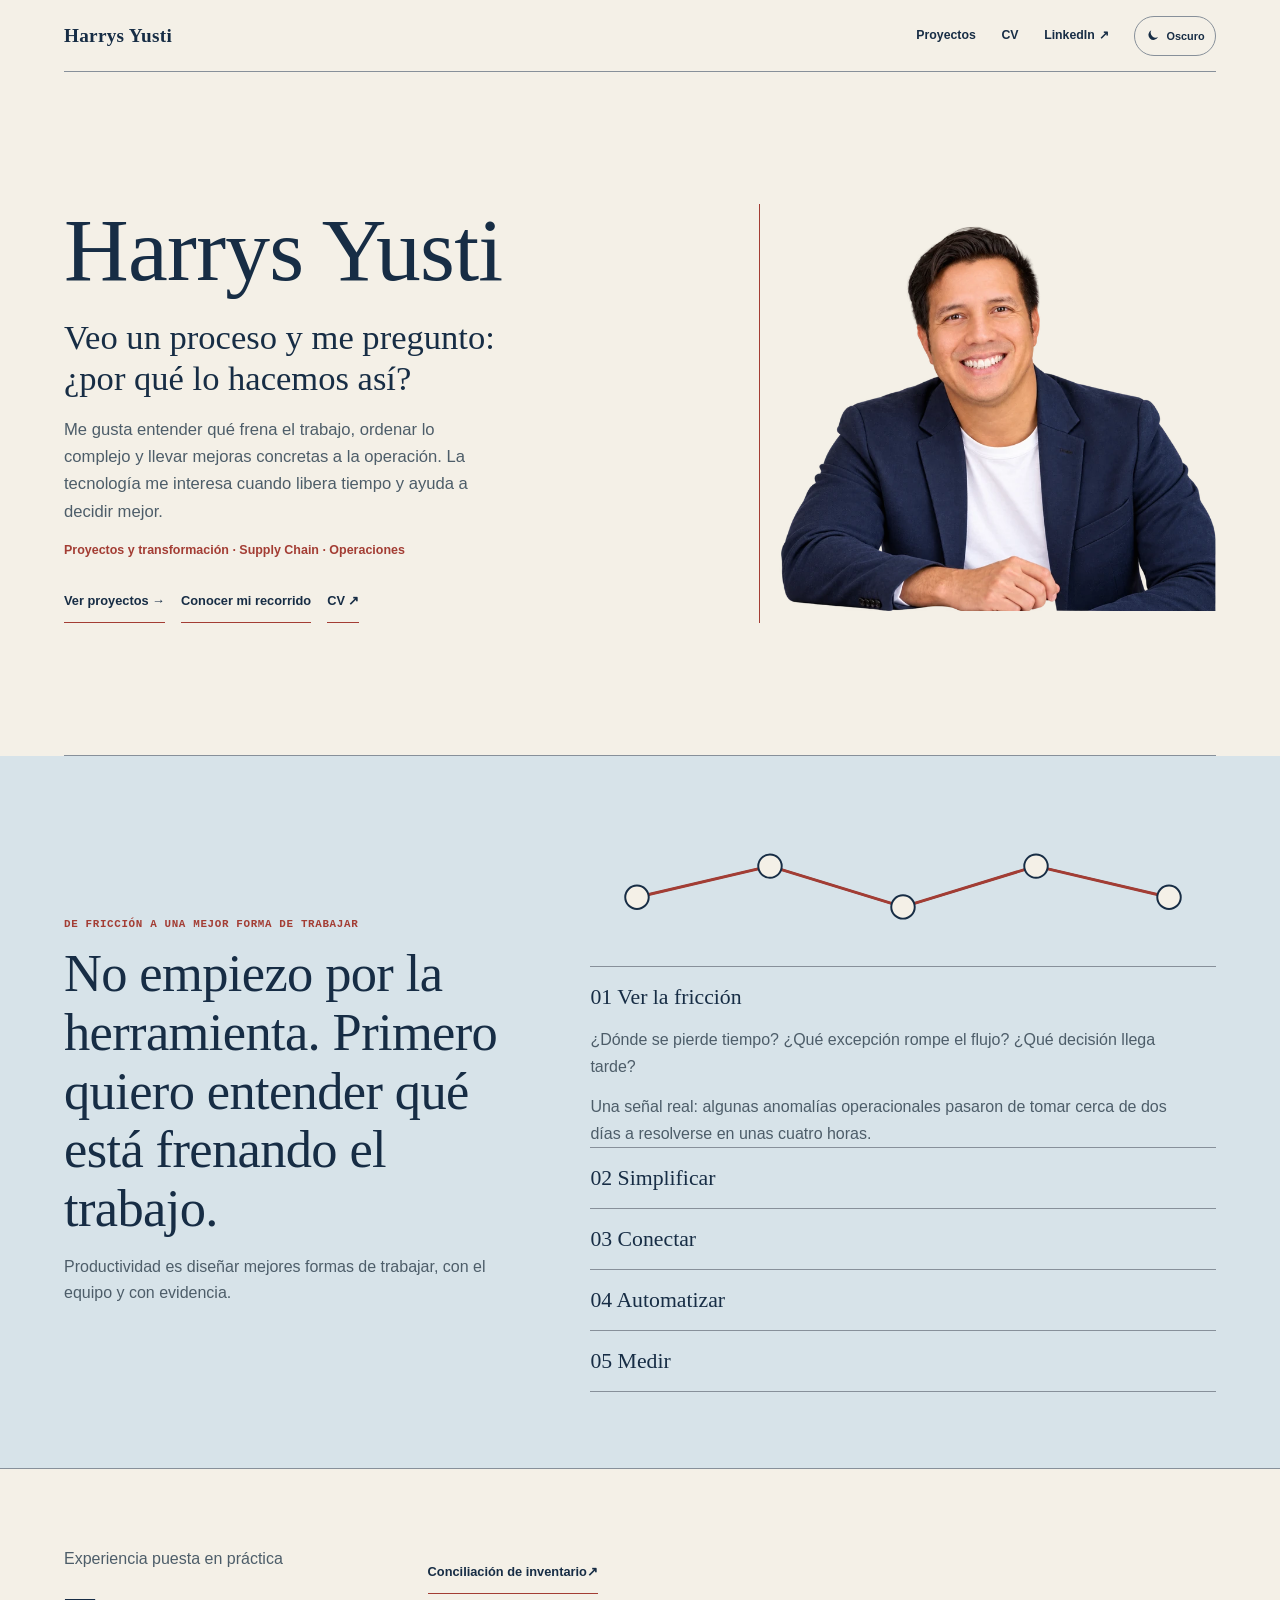
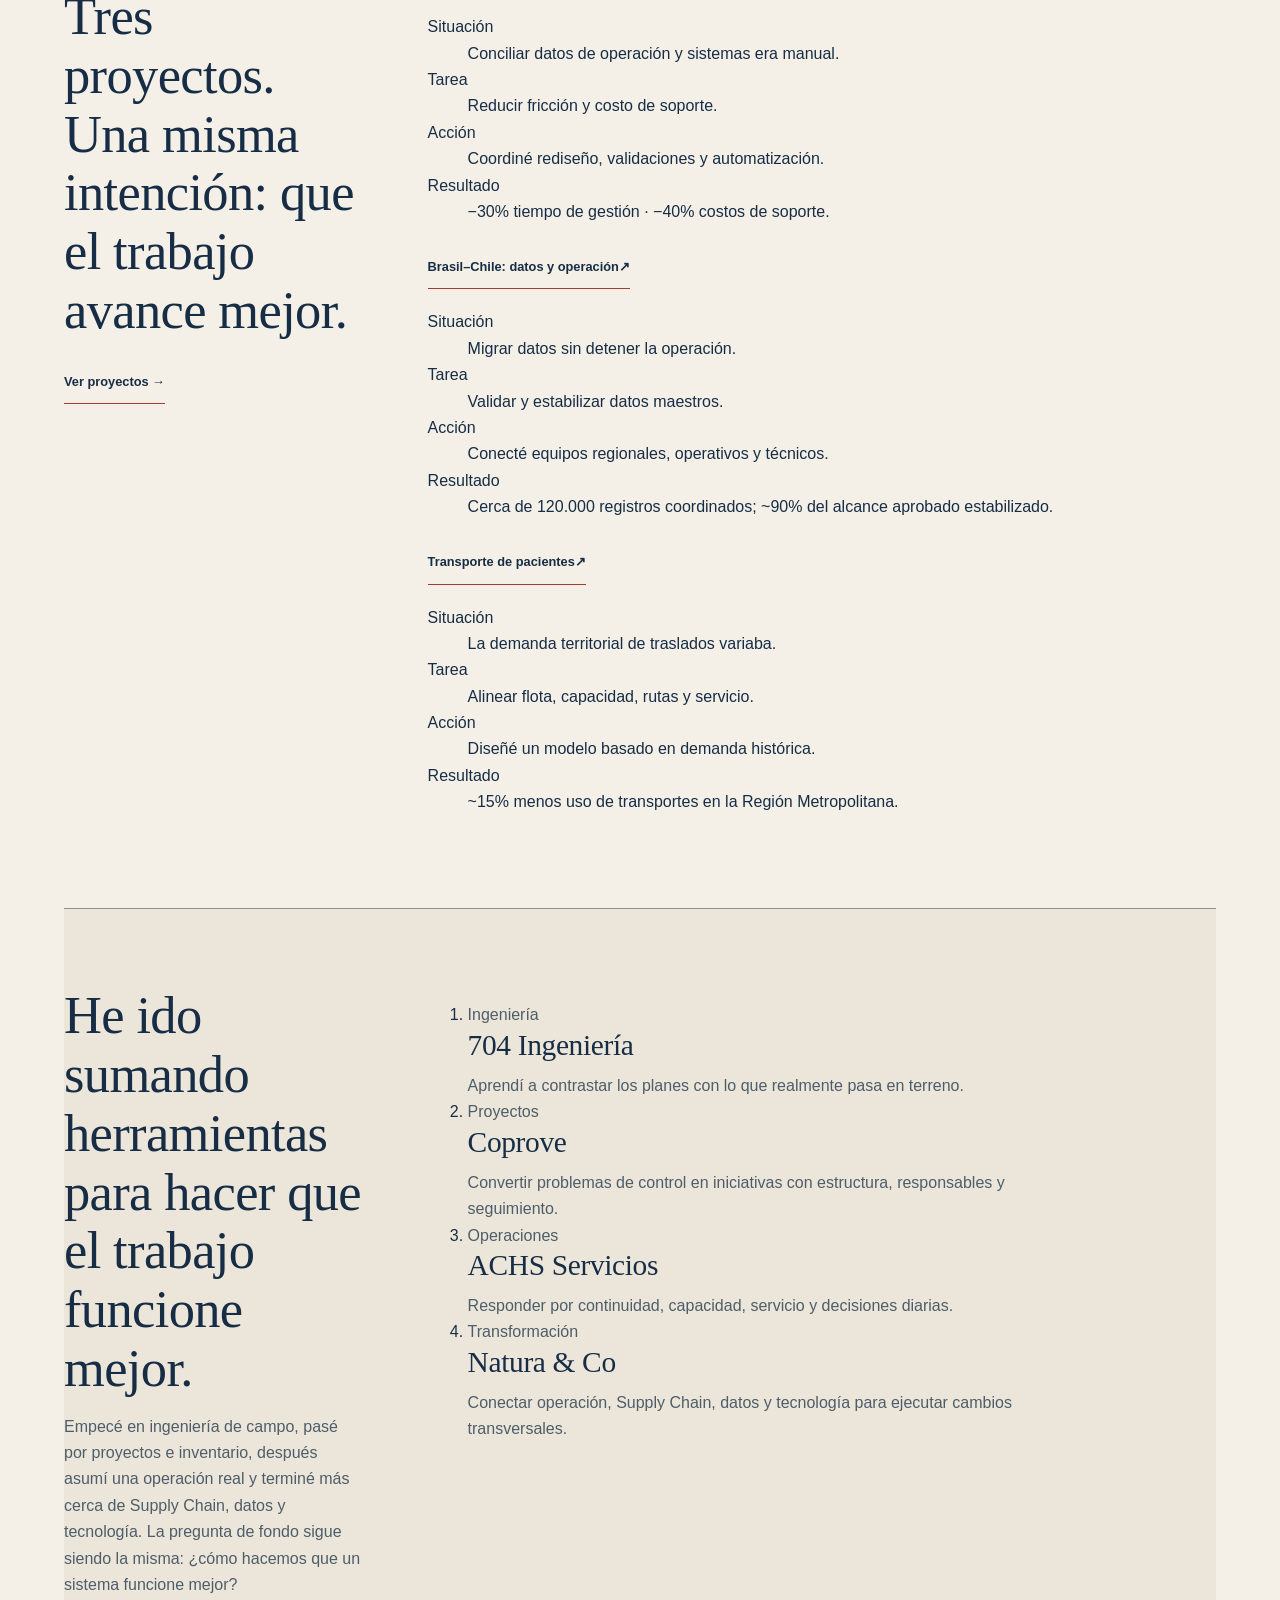
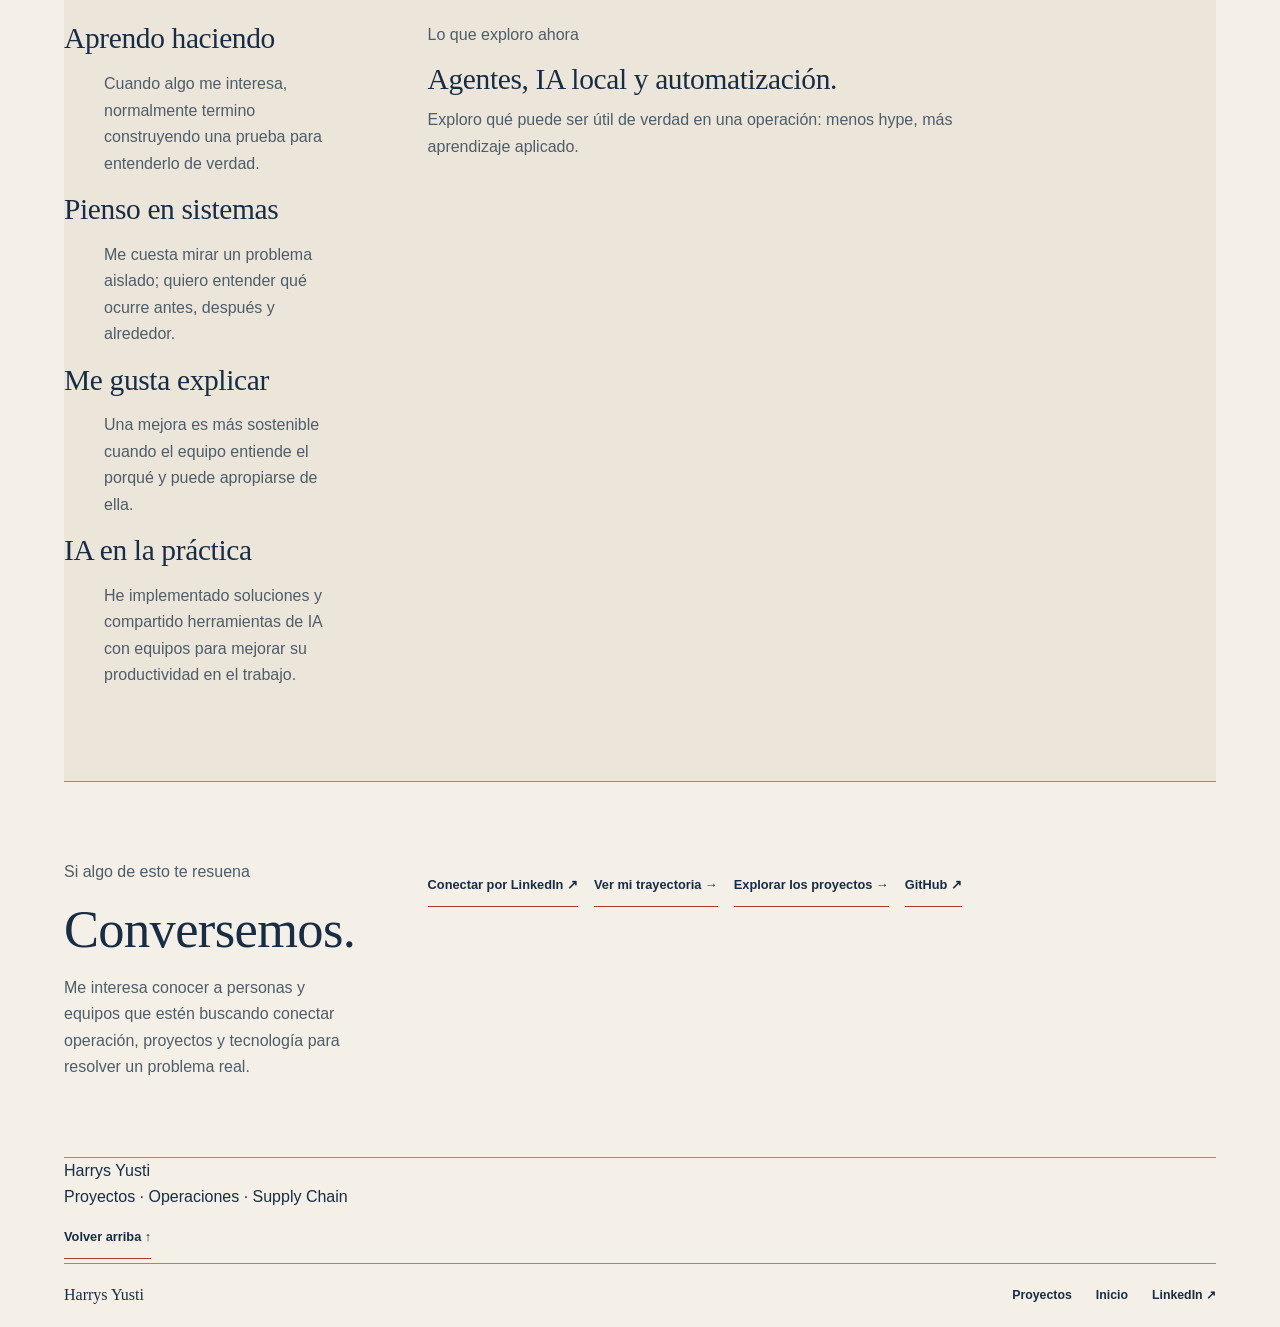
==== commit 35a2d8ca: "fix(content): render profile pages from semantic data" ====
--- a/index.html
+++ b/index.html
@@ -1 +1 @@
-<!doctype html><html lang="es"><head><meta charset="utf-8"><meta name="viewport" content="width=device-width, initial-scale=1"><title>Harrys Yusti | Transformación, Proyectos y Supply Chain</title><meta name="description" content="Soy Harrys Yusti. Conecto personas, procesos y tecnología para que las mejoras lleguen al trabajo diario."><meta name="theme-color" content="#135eef"><meta property="og:type" content="profile"><meta property="og:title" content="Harrys Yusti | Transformación, Proyectos y Supply Chain"><meta property="og:description" content="Proyectos, transformación operacional, Supply Chain y mejora continua. Tecnología aplicada a problemas reales de operación."><meta property="og:locale" content="es_CL"><meta property="og:url" content="https://harrysxavio.github.io/"><meta property="og:image" content="https://harrysxavio.github.io/assets/operations-transformation-illustration.webp"><meta property="og:image:alt" content="Ilustración editorial de procesos y operaciones conectadas."><meta property="og:image:type" content="image/webp"><meta property="og:image:width" content="1536"><meta property="og:image:height" content="1024"><meta name="twitter:card" content="summary_large_image"><meta name="twitter:title" content="Harrys Yusti | Transformación, Proyectos y Supply Chain"><meta name="twitter:description" content="Conecto personas, procesos y tecnología para que las mejoras lleguen a la operación."><meta name="twitter:image" content="https://harrysxavio.github.io/assets/operations-transformation-illustration.webp"><meta name="twitter:image:alt" content="Ilustración editorial de procesos y operaciones conectadas."><link rel="canonical" href="https://harrysxavio.github.io/"><script type="application/ld+json">{"@context":"https://schema.org","@graph":[{"@type":"WebSite","@id":"https://harrysxavio.github.io/#website","url":"https://harrysxavio.github.io/","name":"Harrys Yusti"},{"@type":"ProfilePage","@id":"https://harrysxavio.github.io/#profile","url":"https://harrysxavio.github.io/","name":"Harrys Yusti | Perfil profesional","inLanguage":"es","mainEntity":{"@id":"https://harrysxavio.github.io/#person"}},{"@type":"Person","@id":"https://harrysxavio.github.io/#person","url":"https://harrysxavio.github.io/","name":"Harrys Yusti","jobTitle":"Mechanical Engineer | Projects, Supply Chain \u0026 Operational Transformation","description":"Ingeniero Mecánico con experiencia entre proyectos, operaciones y Supply Chain.","sameAs":["https://www.linkedin.com/in/h-yusti/","https://github.com/harrysxavio"]}]}</script><link rel="icon" href="/favicon.svg" type="image/svg+xml"><script>try{document.documentElement.dataset.theme=localStorage.getItem("harrys-site-theme")==="dark"?"dark":"light"}catch{document.documentElement.dataset.theme="light"}</script><link rel="stylesheet" href="/styles.css"></head><body><a class="skip-link" href="#main">Saltar al contenido</a><div class="page-shell"><header class="site-header" id="top"><a class="wordmark" href="/" aria-label="Harrys Yusti, inicio">Harrys Yusti</a><nav class="top-nav" aria-label="Navegación principal"><a href="/projects/">Proyectos</a><a href="/cv/">CV</a><a href="https://www.linkedin.com/in/h-yusti/" target="_blank" rel="noopener noreferrer">LinkedIn <span aria-hidden="true">↗</span></a></nav></header><main id="main" class="page-main page-main--home"><section aria-labelledby="hero-title" class="content-block content-block--contentSection"><div class="content-block content-block--contentGroup"><h1 id="hero-title" class="content-heading content-heading--1">Harrys Yusti</h1><p class="content-copy">Veo un proceso y me pregunto: ¿por qué lo hacemos así?</p><p class="content-copy">Me gusta entender qué frena el trabajo, ordenar lo complejo y llevar mejoras concretas a la operación. La tecnología me interesa cuando libera tiempo y ayuda a decidir mejor.</p><p class="content-copy">Proyectos y transformación · Supply Chain · Operaciones</p><div class="content-block content-block--contentGroup"><a href="/projects/" class="content-link">Ver proyectos →</a><a href="#trayectoria" class="content-link">Conocer mi recorrido</a><a href="/cv/" class="content-link">CV ↗</a></div></div><figure class="content-block content-block--media"><img src="/assets/harrys-yusti-portrait.webp" alt="Retrato de Harrys Yusti" width="760" height="675"></figure></section><section id="como-trabajo" aria-labelledby="signature-title" class="content-block content-block--contentSection"><div class="content-block content-block--contentGroup"><p class="content-copy">De fricción a una mejor forma de trabajar</p><h2 id="signature-title" class="content-heading content-heading--2">No empiezo por la herramienta. Primero quiero entender qué está frenando el trabajo.</h2><p class="content-copy">Productividad es diseñar mejores formas de trabajar, con el equipo y con evidencia.</p></div><div class="content-block content-block--contentGroup"><div class="content-block content-block--contentGroup"><img src="/assets/signature-route.svg" alt="" width="640" height="112" aria-hidden="true"></div><details id="ver" open><summary>01Ver la fricción</summary><div class="content-block content-block--contentGroup"><p class="content-copy">¿Dónde se pierde tiempo? ¿Qué excepción rompe el flujo? ¿Qué decisión llega tarde?</p><p class="content-copy"><strong>Una señal real:</strong> algunas anomalías operacionales pasaron de tomar cerca de dos días a resolverse en unas cuatro horas.</p></div></details><details id="simplificar"><summary>02Simplificar</summary><div class="content-block content-block--contentGroup"><p class="content-copy">Antes de automatizar, conviene eliminar pasos, aclarar reglas y hacer el proceso más simple.</p><p class="content-copy"><strong>Una señal real:</strong> la iniciativa de conciliación redujo 30% el tiempo de gestión y 40% los costos asociados al soporte.</p></div></details><details id="conectar"><summary>03Conectar</summary><div class="content-block content-block--contentGroup"><p class="content-copy">Conecto equipos, áreas y países para que avancen hacia el mismo resultado y el proyecto llegue bien a la operación.</p><p class="content-copy"><strong>Una señal real:</strong> coordinación y validación entre Brasil y Chile para cerca de 120.000 registros maestros.</p></div></details><details id="automatizar"><summary>04Automatizar</summary><div class="content-block content-block--contentGroup"><p class="content-copy">En un Control Tower de Transporte, automatizamos la captura de estados de transportistas y ordenamos métricas e indicadores, foco del trabajo, tareas de Customer Service y control de costos.</p><p class="content-copy"><strong>Qué cambió:</strong> el trabajo quedó más organizado y se liberaron horas significativas.</p></div></details><details id="medir"><summary>05Medir</summary><div class="content-block content-block--contentGroup"><p class="content-copy">El cambio no está terminado hasta entender qué mejoró en la operación.</p><p class="content-copy"><strong>Una señal real:</strong> un modelo de asignación se asoció a ~15% menos uso de transportes para pacientes en la Región Metropolitana.</p></div></details></div></section><section aria-labelledby="transformations-title" class="content-block content-block--contentSection"><div class="content-block content-block--contentGroup"><div class="content-block content-block--contentGroup"><p class="content-copy">Experiencia puesta en práctica</p><h2 id="transformations-title" class="content-heading content-heading--2">Tres proyectos. Una misma intención: que el trabajo avance mejor.</h2></div><a href="/projects/" class="content-link">Ver proyectos →</a></div><div class="content-block content-block--contentGroup"><article class="content-block content-block--contentItem"><a href="/projects/inventory-reconciliation/" class="content-link">Conciliación de inventario↗</a><dl class="content-block content-block--factGroup"><div class="content-block content-block--contentGroup"><dt class="content-block content-block--factLabel">Situación</dt><dd class="content-block content-block--factValue">Conciliar datos de operación y sistemas era manual.</dd></div><div class="content-block content-block--contentGroup"><dt class="content-block content-block--factLabel">Tarea</dt><dd class="content-block content-block--factValue">Reducir fricción y costo de soporte.</dd></div><div class="content-block content-block--contentGroup"><dt class="content-block content-block--factLabel">Acción</dt><dd class="content-block content-block--factValue">Coordiné rediseño, validaciones y automatización.</dd></div><div class="content-block content-block--contentGroup"><dt class="content-block content-block--factLabel">Resultado</dt><dd class="content-block content-block--factValue"><div class="content-block content-block--contentGroup">−30%</div> tiempo de gestión · <div class="content-block content-block--contentGroup">−40%</div> costos de soporte.</dd></div></dl></article><article class="content-block content-block--contentItem"><a href="/projects/brazil-chile-data-migration/" class="content-link">Brasil–Chile: datos y operación↗</a><dl class="content-block content-block--factGroup"><div class="content-block content-block--contentGroup"><dt class="content-block content-block--factLabel">Situación</dt><dd class="content-block content-block--factValue">Migrar datos sin detener la operación.</dd></div><div class="content-block content-block--contentGroup"><dt class="content-block content-block--factLabel">Tarea</dt><dd class="content-block content-block--factValue">Validar y estabilizar datos maestros.</dd></div><div class="content-block content-block--contentGroup"><dt class="content-block content-block--factLabel">Acción</dt><dd class="content-block content-block--factValue">Conecté equipos regionales, operativos y técnicos.</dd></div><div class="content-block content-block--contentGroup"><dt class="content-block content-block--factLabel">Resultado</dt><dd class="content-block content-block--factValue">Cerca de <div class="content-block content-block--contentGroup">120.000</div> registros coordinados; ~90% del alcance aprobado estabilizado.</dd></div></dl></article><article class="content-block content-block--contentItem"><a href="/projects/patient-transport-optimization/" class="content-link">Transporte de pacientes↗</a><dl class="content-block content-block--factGroup"><div class="content-block content-block--contentGroup"><dt class="content-block content-block--factLabel">Situación</dt><dd class="content-block content-block--factValue">La demanda territorial de traslados variaba.</dd></div><div class="content-block content-block--contentGroup"><dt class="content-block content-block--factLabel">Tarea</dt><dd class="content-block content-block--factValue">Alinear flota, capacidad, rutas y servicio.</dd></div><div class="content-block content-block--contentGroup"><dt class="content-block content-block--factLabel">Acción</dt><dd class="content-block content-block--factValue">Diseñé un modelo basado en demanda histórica.</dd></div><div class="content-block content-block--contentGroup"><dt class="content-block content-block--factLabel">Resultado</dt><dd class="content-block content-block--factValue">~<div class="content-block content-block--contentGroup">15%</div> menos uso de transportes en la Región Metropolitana.</dd></div></dl></article></div></section><section id="trayectoria" aria-labelledby="career-title" class="content-block content-block--contentSection"><div class="content-block content-block--contentGroup"><h2 id="career-title" class="content-heading content-heading--2">He ido sumando herramientas para hacer que el trabajo funcione mejor.</h2><p class="content-copy">Empecé en ingeniería de campo, pasé por proyectos e inventario, después asumí una operación real y terminé más cerca de Supply Chain, datos y tecnología. La pregunta de fondo sigue siendo la misma: ¿cómo hacemos que un sistema funcione mejor?</p></div><ol><li><div class="content-block content-block--contentGroup">Ingeniería</div><h3 class="content-heading content-heading--3">704 Ingeniería</h3><p class="content-copy">Aprendí a contrastar los planes con lo que realmente pasa en terreno.</p></li><li><div class="content-block content-block--contentGroup">Proyectos</div><h3 class="content-heading content-heading--3">Coprove</h3><p class="content-copy">Convertir problemas de control en iniciativas con estructura, responsables y seguimiento.</p></li><li><div class="content-block content-block--contentGroup">Operaciones</div><h3 class="content-heading content-heading--3">ACHS Servicios</h3><p class="content-copy">Responder por continuidad, capacidad, servicio y decisiones diarias.</p></li><li><div class="content-block content-block--contentGroup">Transformación</div><h3 class="content-heading content-heading--3">Natura &amp; Co</h3><p class="content-copy">Conectar operación, Supply Chain, datos y tecnología para ejecutar cambios transversales.</p></li></ol><div class="content-block content-block--contentGroup"><article class="content-block content-block--contentItem"><h3 class="content-heading content-heading--3">Aprendo haciendo</h3><blockquote class="content-block content-block--callout">Cuando algo me interesa, normalmente termino construyendo una prueba para entenderlo de verdad.</blockquote></article><article class="content-block content-block--contentItem"><h3 class="content-heading content-heading--3">Pienso en sistemas</h3><blockquote class="content-block content-block--callout">Me cuesta mirar un problema aislado; quiero entender qué ocurre antes, después y alrededor.</blockquote></article><article class="content-block content-block--contentItem"><h3 class="content-heading content-heading--3">Me gusta explicar</h3><blockquote class="content-block content-block--callout">Una mejora es más sostenible cuando el equipo entiende el porqué y puede apropiarse de ella.</blockquote></article><article class="content-block content-block--contentItem"><h3 class="content-heading content-heading--3">IA en la práctica</h3><blockquote class="content-block content-block--callout">He implementado soluciones y compartido herramientas de IA con equipos para mejorar su productividad en el trabajo.</blockquote></article></div><div class="content-block content-block--contentGroup"><p class="content-copy">Lo que exploro ahora</p><h3 id="curiosity-title" class="content-heading content-heading--3">Agentes, IA local y automatización.</h3><p class="content-copy">Exploro qué puede ser útil de verdad en una operación: menos hype, más aprendizaje aplicado.</p></div></section><section id="contacto" aria-labelledby="contact-title" class="content-block content-block--contentSection"><div class="content-block content-block--contentGroup"><p class="content-copy">Si algo de esto te resuena</p><h2 id="contact-title" class="content-heading content-heading--2">Conversemos.</h2><p class="content-copy">Me interesa conocer a personas y equipos que estén buscando conectar operación, proyectos y tecnología para resolver un problema real.</p></div><nav aria-label="Más información y contacto" class="content-block content-block--linkGroup"><a href="https://www.linkedin.com/in/h-yusti/" class="content-link">Conectar por LinkedIn ↗</a><a href="/cv/" class="content-link">Ver mi trayectoria →</a><a href="/projects/" class="content-link">Explorar los proyectos →</a><a href="https://github.com/harrysxavio" class="content-link">GitHub ↗</a></nav><div class="content-block content-block--contentGroup"><div class="content-block content-block--contentGroup">Harrys Yusti</div><div class="content-block content-block--contentGroup">Proyectos · Operaciones · Supply Chain</div><a href="#top" class="content-link">Volver arriba ↑</a></div></section></main><footer class="site-footer simple-footer"><span>Harrys Yusti</span><a href="/projects/">Proyectos</a><a href="/">Inicio</a><a href="https://www.linkedin.com/in/h-yusti/" target="_blank" rel="noopener noreferrer">LinkedIn ↗</a></footer></div><script src="/script.js" defer></script></body></html>
+<!doctype html><html lang="es"><head><meta charset="utf-8"><meta name="viewport" content="width=device-width, initial-scale=1"><title>Harrys Yusti | Transformación, Proyectos y Supply Chain</title><meta name="description" content="Soy Harrys Yusti. Conecto personas, procesos y tecnología para que las mejoras lleguen al trabajo diario."><meta name="theme-color" content="#135eef"><meta property="og:type" content="profile"><meta property="og:title" content="Harrys Yusti | Transformación, Proyectos y Supply Chain"><meta property="og:description" content="Proyectos, transformación operacional, Supply Chain y mejora continua. Tecnología aplicada a problemas reales de operación."><meta property="og:locale" content="es_CL"><meta property="og:url" content="https://harrysxavio.github.io/"><meta property="og:image" content="https://harrysxavio.github.io/assets/operations-transformation-illustration.webp"><meta property="og:image:alt" content="Ilustración editorial de procesos y operaciones conectadas."><meta property="og:image:type" content="image/webp"><meta property="og:image:width" content="1536"><meta property="og:image:height" content="1024"><meta name="twitter:card" content="summary_large_image"><meta name="twitter:title" content="Harrys Yusti | Transformación, Proyectos y Supply Chain"><meta name="twitter:description" content="Conecto personas, procesos y tecnología para que las mejoras lleguen a la operación."><meta name="twitter:image" content="https://harrysxavio.github.io/assets/operations-transformation-illustration.webp"><meta name="twitter:image:alt" content="Ilustración editorial de procesos y operaciones conectadas."><link rel="canonical" href="https://harrysxavio.github.io/"><script type="application/ld+json">{"@context":"https://schema.org","@graph":[{"@type":"WebSite","@id":"https://harrysxavio.github.io/#website","url":"https://harrysxavio.github.io/","name":"Harrys Yusti"},{"@type":"ProfilePage","@id":"https://harrysxavio.github.io/#profile","url":"https://harrysxavio.github.io/","name":"Harrys Yusti | Perfil profesional","inLanguage":"es","mainEntity":{"@id":"https://harrysxavio.github.io/#person"}},{"@type":"Person","@id":"https://harrysxavio.github.io/#person","url":"https://harrysxavio.github.io/","name":"Harrys Yusti","jobTitle":"Mechanical Engineer | Projects, Supply Chain \u0026 Operational Transformation","description":"Ingeniero Mecánico con experiencia entre proyectos, operaciones y Supply Chain.","sameAs":["https://www.linkedin.com/in/h-yusti/","https://github.com/harrysxavio"]}]}</script><link rel="icon" href="/favicon.svg" type="image/svg+xml"><script>try{document.documentElement.dataset.theme=localStorage.getItem("harrys-site-theme")==="dark"?"dark":"light"}catch{document.documentElement.dataset.theme="light"}</script><link rel="stylesheet" href="/styles.css"></head><body><a class="skip-link" href="#main">Saltar al contenido</a><div class="page-shell"><header class="site-header" id="top"><a class="wordmark" href="/" aria-label="Harrys Yusti, inicio">Harrys Yusti</a><nav class="top-nav" aria-label="Navegación principal"><a href="/projects/">Proyectos</a><a href="/cv/">CV</a><a href="https://www.linkedin.com/in/h-yusti/" target="_blank" rel="noopener noreferrer">LinkedIn <span aria-hidden="true">↗</span></a></nav></header><main id="main" class="page-main page-main--home"><section aria-labelledby="hero-title" class="content-block content-block--contentSection"><div class="content-block content-block--contentGroup"><h1 id="hero-title" class="content-heading content-heading--1">Harrys Yusti</h1><p class="content-copy">Veo un proceso y me pregunto: ¿por qué lo hacemos así?</p><p class="content-copy">Me gusta entender qué frena el trabajo, ordenar lo complejo y llevar mejoras concretas a la operación. La tecnología me interesa cuando libera tiempo y ayuda a decidir mejor.</p><p class="content-copy">Proyectos y transformación · Supply Chain · Operaciones</p><div class="content-block content-block--contentGroup"><a class="content-link" href="/projects/">Ver proyectos →</a><a class="content-link" href="#trayectoria">Conocer mi recorrido</a><a class="content-link" href="/cv/">CV ↗</a></div></div><figure class="content-block content-block--media"><img src="/assets/harrys-yusti-portrait.webp" alt="Retrato de Harrys Yusti" width="760" height="675"></figure></section><section id="como-trabajo" aria-labelledby="signature-title" class="content-block content-block--contentSection"><div class="content-block content-block--contentGroup"><p class="content-copy">De fricción a una mejor forma de trabajar</p><h2 id="signature-title" class="content-heading content-heading--2">No empiezo por la herramienta. Primero quiero entender qué está frenando el trabajo.</h2><p class="content-copy">Productividad es diseñar mejores formas de trabajar, con el equipo y con evidencia.</p></div><div class="content-block content-block--contentGroup"><div class="content-block content-block--contentGroup"><img src="/assets/signature-route.svg" alt="" width="640" height="112"></div><details id="ver" class="content-block content-block--expandable" open><summary>01 Ver la fricción</summary><p class="content-copy">¿Dónde se pierde tiempo? ¿Qué excepción rompe el flujo? ¿Qué decisión llega tarde?</p><p class="content-copy">Una señal real: algunas anomalías operacionales pasaron de tomar cerca de dos días a resolverse en unas cuatro horas.</p></details><details id="simplificar" class="content-block content-block--expandable"><summary>02 Simplificar</summary><p class="content-copy">Antes de automatizar, conviene eliminar pasos, aclarar reglas y hacer el proceso más simple.</p><p class="content-copy">Una señal real: la iniciativa de conciliación redujo 30% el tiempo de gestión y 40% los costos asociados al soporte.</p></details><details id="conectar" class="content-block content-block--expandable"><summary>03 Conectar</summary><p class="content-copy">Conecto equipos, áreas y países para que avancen hacia el mismo resultado y el proyecto llegue bien a la operación.</p><p class="content-copy">Una señal real: coordinación y validación entre Brasil y Chile para cerca de 120.000 registros maestros.</p></details><details id="automatizar" class="content-block content-block--expandable"><summary>04 Automatizar</summary><p class="content-copy">En un Control Tower de Transporte, automatizamos la captura de estados de transportistas y ordenamos métricas e indicadores, foco del trabajo, tareas de Customer Service y control de costos.</p><p class="content-copy">Qué cambió: el trabajo quedó más organizado y se liberaron horas significativas.</p></details><details id="medir" class="content-block content-block--expandable"><summary>05 Medir</summary><p class="content-copy">El cambio no está terminado hasta entender qué mejoró en la operación.</p><p class="content-copy">Una señal real: un modelo de asignación se asoció a ~15% menos uso de transportes para pacientes en la Región Metropolitana.</p></details></div></section><section aria-labelledby="transformations-title" class="content-block content-block--contentSection"><div class="content-block content-block--contentGroup"><div class="content-block content-block--contentGroup"><p class="content-copy">Experiencia puesta en práctica</p><h2 id="transformations-title" class="content-heading content-heading--2">Tres proyectos. Una misma intención: que el trabajo avance mejor.</h2></div><a class="content-link" href="/projects/">Ver proyectos →</a></div><div class="content-block content-block--contentGroup"><article class="content-block content-block--contentItem"><a class="content-link" href="/projects/inventory-reconciliation/">Conciliación de inventario↗</a><dl class="content-block content-block--factGroup"><div class="content-block content-block--contentGroup"><dt class="content-block content-block--factLabel">Situación</dt><dd class="content-block content-block--factValue">Conciliar datos de operación y sistemas era manual.</dd></div><div class="content-block content-block--contentGroup"><dt class="content-block content-block--factLabel">Tarea</dt><dd class="content-block content-block--factValue">Reducir fricción y costo de soporte.</dd></div><div class="content-block content-block--contentGroup"><dt class="content-block content-block--factLabel">Acción</dt><dd class="content-block content-block--factValue">Coordiné rediseño, validaciones y automatización.</dd></div><div class="content-block content-block--contentGroup"><dt class="content-block content-block--factLabel">Resultado</dt><dd class="content-block content-block--factValue">−30% tiempo de gestión · −40% costos de soporte.</dd></div></dl></article><article class="content-block content-block--contentItem"><a class="content-link" href="/projects/brazil-chile-data-migration/">Brasil–Chile: datos y operación↗</a><dl class="content-block content-block--factGroup"><div class="content-block content-block--contentGroup"><dt class="content-block content-block--factLabel">Situación</dt><dd class="content-block content-block--factValue">Migrar datos sin detener la operación.</dd></div><div class="content-block content-block--contentGroup"><dt class="content-block content-block--factLabel">Tarea</dt><dd class="content-block content-block--factValue">Validar y estabilizar datos maestros.</dd></div><div class="content-block content-block--contentGroup"><dt class="content-block content-block--factLabel">Acción</dt><dd class="content-block content-block--factValue">Conecté equipos regionales, operativos y técnicos.</dd></div><div class="content-block content-block--contentGroup"><dt class="content-block content-block--factLabel">Resultado</dt><dd class="content-block content-block--factValue">Cerca de 120.000 registros coordinados; ~90% del alcance aprobado estabilizado.</dd></div></dl></article><article class="content-block content-block--contentItem"><a class="content-link" href="/projects/patient-transport-optimization/">Transporte de pacientes↗</a><dl class="content-block content-block--factGroup"><div class="content-block content-block--contentGroup"><dt class="content-block content-block--factLabel">Situación</dt><dd class="content-block content-block--factValue">La demanda territorial de traslados variaba.</dd></div><div class="content-block content-block--contentGroup"><dt class="content-block content-block--factLabel">Tarea</dt><dd class="content-block content-block--factValue">Alinear flota, capacidad, rutas y servicio.</dd></div><div class="content-block content-block--contentGroup"><dt class="content-block content-block--factLabel">Acción</dt><dd class="content-block content-block--factValue">Diseñé un modelo basado en demanda histórica.</dd></div><div class="content-block content-block--contentGroup"><dt class="content-block content-block--factLabel">Resultado</dt><dd class="content-block content-block--factValue">~15% menos uso de transportes en la Región Metropolitana.</dd></div></dl></article></div></section><section id="trayectoria" aria-labelledby="career-title" class="content-block content-block--contentSection"><div class="content-block content-block--contentGroup"><h2 id="career-title" class="content-heading content-heading--2">He ido sumando herramientas para hacer que el trabajo funcione mejor.</h2><p class="content-copy">Empecé en ingeniería de campo, pasé por proyectos e inventario, después asumí una operación real y terminé más cerca de Supply Chain, datos y tecnología. La pregunta de fondo sigue siendo la misma: ¿cómo hacemos que un sistema funcione mejor?</p></div><ol class="content-block content-block--contentGroup"><li class="content-block content-block--contentItem"><span class="content-copy">Ingeniería</span><h3 class="content-heading content-heading--3">704 Ingeniería</h3><p class="content-copy">Aprendí a contrastar los planes con lo que realmente pasa en terreno.</p></li><li class="content-block content-block--contentItem"><span class="content-copy">Proyectos</span><h3 class="content-heading content-heading--3">Coprove</h3><p class="content-copy">Convertir problemas de control en iniciativas con estructura, responsables y seguimiento.</p></li><li class="content-block content-block--contentItem"><span class="content-copy">Operaciones</span><h3 class="content-heading content-heading--3">ACHS Servicios</h3><p class="content-copy">Responder por continuidad, capacidad, servicio y decisiones diarias.</p></li><li class="content-block content-block--contentItem"><span class="content-copy">Transformación</span><h3 class="content-heading content-heading--3">Natura &amp; Co</h3><p class="content-copy">Conectar operación, Supply Chain, datos y tecnología para ejecutar cambios transversales.</p></li></ol><div class="content-block content-block--contentGroup"><article class="content-block content-block--contentItem"><h3 class="content-heading content-heading--3">Aprendo haciendo</h3><blockquote class="content-block content-block--callout"><p class="content-copy">Cuando algo me interesa, normalmente termino construyendo una prueba para entenderlo de verdad.</p></blockquote></article><article class="content-block content-block--contentItem"><h3 class="content-heading content-heading--3">Pienso en sistemas</h3><blockquote class="content-block content-block--callout"><p class="content-copy">Me cuesta mirar un problema aislado; quiero entender qué ocurre antes, después y alrededor.</p></blockquote></article><article class="content-block content-block--contentItem"><h3 class="content-heading content-heading--3">Me gusta explicar</h3><blockquote class="content-block content-block--callout"><p class="content-copy">Una mejora es más sostenible cuando el equipo entiende el porqué y puede apropiarse de ella.</p></blockquote></article><article class="content-block content-block--contentItem"><h3 class="content-heading content-heading--3">IA en la práctica</h3><blockquote class="content-block content-block--callout"><p class="content-copy">He implementado soluciones y compartido herramientas de IA con equipos para mejorar su productividad en el trabajo.</p></blockquote></article></div><div class="content-block content-block--contentGroup"><p class="content-copy">Lo que exploro ahora</p><h3 class="content-heading content-heading--3">Agentes, IA local y automatización.</h3><p class="content-copy">Exploro qué puede ser útil de verdad en una operación: menos hype, más aprendizaje aplicado.</p></div></section><section id="contacto" aria-labelledby="contact-title" class="content-block content-block--contentSection"><div class="content-block content-block--contentGroup"><p class="content-copy">Si algo de esto te resuena</p><h2 id="contact-title" class="content-heading content-heading--2">Conversemos.</h2><p class="content-copy">Me interesa conocer a personas y equipos que estén buscando conectar operación, proyectos y tecnología para resolver un problema real.</p></div><nav aria-label="Más información y contacto" class="content-block content-block--linkGroup"><a class="content-link" href="https://www.linkedin.com/in/h-yusti/">Conectar por LinkedIn ↗</a><a class="content-link" href="/cv/">Ver mi trayectoria →</a><a class="content-link" href="/projects/">Explorar los proyectos →</a><a class="content-link" href="https://github.com/harrysxavio">GitHub ↗</a></nav></section><div class="content-block content-block--contentGroup"><div class="content-block content-block--contentGroup">Harrys Yusti</div><div class="content-block content-block--contentGroup">Proyectos · Operaciones · Supply Chain</div><a class="content-link" href="#top">Volver arriba ↑</a></div></main><footer class="site-footer simple-footer"><span>Harrys Yusti</span><a href="/projects/">Proyectos</a><a href="/">Inicio</a><a href="https://www.linkedin.com/in/h-yusti/" target="_blank" rel="noopener noreferrer">LinkedIn ↗</a></footer></div><script src="/script.js" defer></script></body></html>
--- a/styles.css
+++ b/styles.css
@@ -2,12 +2,15 @@
   color-scheme: light;
   --paper: #f4f0e7;
   --paper-deep: #ece6da;
+  --surface: #fbf9f4;
+  --surface-raised: #fffdf8;
   --ink: #172d45;
   --ink-soft: #4d5d69;
   --red: #a33d34;
   --blue: #d7e3e9;
   --rule: #b9b6ab;
   --rule-dark: #87909a;
+  --contact-kicker: #e18176;
   --serif: Georgia, "Times New Roman", serif;
   --sans: Arial, Helvetica, sans-serif;
   --mono: "Courier New", Courier, monospace;
@@ -15,949 +18,180 @@
   --gutter: clamp(1rem, 5vw, 4.5rem);
 }
 
+:root[data-theme="dark"] {
+  color-scheme: dark;
+  --paper: #101822;
+  --paper-deep: #172435;
+  --surface: #172435;
+  --surface-raised: #1d2d40;
+  --ink: #f0ede5;
+  --ink-soft: #c0c9d0;
+  --red: #f08a7e;
+  --blue: #20374a;
+  --rule: #35495b;
+  --rule-dark: #607285;
+  --contact-kicker: #f08a7e;
+}
+
 * { box-sizing: border-box; }
 html { scroll-behavior: smooth; scroll-padding-top: 1rem; }
 body { margin: 0; background: var(--paper); color: var(--ink); font-family: var(--sans); font-size: 1rem; line-height: 1.65; -webkit-font-smoothing: antialiased; }
 img { display: block; max-width: 100%; height: auto; }
 a { color: inherit; }
-a:focus-visible, button:focus-visible, summary:focus-visible { outline: 3px solid var(--red); outline-offset: 4px; }
+a:focus-visible, button:focus-visible, input:focus-visible, summary:focus-visible { outline: 3px solid var(--red); outline-offset: 4px; }
 ::selection { background: var(--blue); color: var(--ink); }
+[hidden] { display: none !important; }
 .page-shell { max-width: 100rem; margin-inline: auto; padding-inline: var(--gutter); }
 .skip-link { position: fixed; z-index: 10; top: .75rem; left: .75rem; transform: translateY(-160%); padding: .65rem .9rem; background: var(--ink); color: var(--paper); font-weight: 700; }
 .skip-link:focus { transform: translateY(0); }
-.site-header { display: flex; align-items: center; justify-content: space-between; gap: 1rem 2rem; min-height: 4.25rem; border-bottom: 1px solid var(--rule-dark); }
-.wordmark { color: var(--ink); font-family: var(--serif); font-size: 1.2rem; font-weight: 700; letter-spacing: -.035em; text-decoration: none; }
+.site-header { display: flex; align-items: center; justify-content: space-between; gap: 1rem 2rem; min-height: 4.5rem; border-bottom: 1px solid var(--rule-dark); }
+.wordmark { flex: 0 1 auto; color: var(--ink); font-family: var(--serif); font-size: 1.2rem; font-weight: 700; letter-spacing: .015em; line-height: 1.2; text-decoration: none; }
 .top-nav { display: flex; flex-wrap: wrap; align-items: center; gap: .2rem clamp(.6rem, 2vw, 1.75rem); }
-.top-nav a, .footer-bottom a, .simple-footer a { display: inline-flex; align-items: center; gap: .25rem; min-height: 2.75rem; color: var(--ink); font-size: .77rem; font-weight: 700; text-decoration: none; }
-.top-nav a:hover, .footer-bottom a:hover, .simple-footer a:hover, .text-link:hover, .case-link:hover { color: var(--red); }
+.top-nav a, .simple-footer a { display: inline-flex; align-items: center; gap: .25rem; min-height: 2.75rem; color: var(--ink); font-size: .77rem; font-weight: 700; text-decoration: none; }
+.top-nav a:hover, .simple-footer a:hover, .content-link:hover, .project-card__action:hover { color: var(--red); }
 .top-nav [aria-current="page"] { color: var(--red); }
-main { max-width: var(--measure); margin-inline: auto; }
-h1, h2, h3, p { margin-top: 0; }
-h1, h2, h3 { font-family: var(--serif); font-weight: 400; letter-spacing: -.04em; }
-h1 { margin-bottom: 1rem; font-size: clamp(3.3rem, 9vw, 7rem); line-height: .96; }
-h2 { margin-bottom: 1rem; font-size: clamp(2rem, 4vw, 3.5rem); line-height: 1.08; }
-h3 { margin-bottom: .5rem; font-size: clamp(1.25rem, 2.1vw, 1.65rem); line-height: 1.2; }
-.section-kicker, .hero-eyebrow, .portfolio-meta, .experience-meta span, .transformation-label, .project-facts dt, .outcome > span, .step-number, .cv-tools, .case-measure span, .data-flow, .breadcrumbs, .attribution-note { color: var(--red); font-family: var(--mono); font-size: .66rem; font-weight: 700; letter-spacing: .065em; line-height: 1.5; }
-.section-kicker { margin-bottom: .65rem; text-transform: uppercase; }
-.site-header + main { padding-top: 0; }
-.hero { display: grid; grid-template-columns: minmax(0, 1.16fr) minmax(17rem, .84fr); align-items: center; gap: clamp(2rem, 5vw, 5rem); padding: clamp(3.5rem, 8vw, 6.5rem) 0 clamp(3rem, 6vw, 5rem); border-bottom: 1px solid var(--rule-dark); }
-.hero-copy { min-width: 0; }
-.hero-eyebrow { max-width: 42rem; margin-bottom: 1.1rem; }
-.hero-eyebrow span { color: var(--rule-dark); padding-inline: .2rem; }
-.hero h1 { margin-bottom: 1.15rem; font-size: clamp(4rem, 8.8vw, 7.1rem); }
-.hero-statement { max-width: 48rem; margin-bottom: .8rem; font-family: var(--serif); font-size: clamp(1.5rem, 2.65vw, 2.25rem); line-height: 1.2; letter-spacing: -.025em; }
-.hero-intro { max-width: 45rem; margin-bottom: 1rem; color: var(--ink-soft); font-size: clamp(1rem, 1.35vw, 1.16rem); }
-.hero-domains { max-width: 50rem; margin: 0 0 1.25rem; color: var(--red); font-size: .8rem; font-weight: 700; line-height: 1.7; }
-.hero-domains span { color: var(--rule-dark); padding-inline: .12rem; }
-.hero-actions { display: flex; flex-wrap: wrap; align-items: center; gap: .35rem 1.35rem; }
-.text-link { display: inline-flex; align-items: center; gap: .55rem; min-height: 2.75rem; border-bottom: 1px solid var(--red); color: var(--ink); font-size: .78rem; font-weight: 700; text-decoration: none; }
-.text-link span, .case-link span { color: var(--red); }
-.text-link--primary { color: var(--red); }
-.text-link--quiet { border-color: transparent; }
-.hero-visual { position: relative; margin: 0; padding: .75rem 0 .75rem .75rem; border-left: 1px solid var(--red); }
-.hero-visual::before { position: absolute; top: 0; right: 0; bottom: 0; left: 0; border-top: 1px solid var(--rule); border-bottom: 1px solid var(--rule); content: ""; pointer-events: none; }
-.hero-visual img { width: 100%; max-height: 24rem; object-fit: contain; }
-.hero-visual figcaption { margin-top: .55rem; color: var(--ink-soft); font-family: var(--mono); font-size: .58rem; letter-spacing: .04em; text-align: right; }
-
-.signature-section { display: grid; grid-template-columns: minmax(15rem, .85fr) minmax(0, 1.15fr); gap: 2rem clamp(2rem, 5vw, 5rem); margin-inline: calc(-1 * var(--gutter)); padding: clamp(3.5rem, 7vw, 6rem) var(--gutter); background: var(--blue); }
-.section-heading { max-width: 50rem; }
-.section-heading h2 { max-width: 19ch; }
-.section-lede { max-width: 42rem; margin-bottom: 0; color: var(--ink-soft); font-size: .93rem; }
-.signature-steps { border-top: 1px solid var(--rule-dark); }
-.signature-step { border-bottom: 1px solid var(--rule-dark); }
-.signature-step summary { display: flex; align-items: baseline; gap: 1rem; min-height: 3.45rem; padding: .8rem .2rem .7rem 0; cursor: pointer; list-style: none; font-family: var(--serif); font-size: clamp(1.18rem, 1.7vw, 1.48rem); }
-.signature-step summary::-webkit-details-marker { display: none; }
-.signature-step summary::after { width: 1.3rem; margin-left: auto; color: var(--red); content: "+"; font-family: var(--sans); font-size: 1.1rem; text-align: center; }
-.signature-step[open] summary::after { content: "−"; }
-.step-number { flex: 0 0 2rem; font-size: .62rem; }
-.step-copy { max-width: 42rem; padding: .2rem 1.8rem 1.15rem 3rem; color: var(--ink-soft); font-size: .86rem; }
-.step-copy p { margin: 0 0 .6rem; }
-.step-copy p:last-child { margin-bottom: 0; }
-.step-evidence strong { color: var(--ink); }
-.signature-route { margin: .2rem 0 1rem; }
-.signature-route svg { display: block; width: 100%; height: auto; overflow: visible; }
-.signature-route__track { fill: none; stroke: #9aabb1; stroke-width: 2; }
-.signature-route__connection { fill: none; stroke: #9aabb1; stroke-width: 2; transition: stroke 200ms ease, stroke-width 200ms ease; }
-.signature-route__connection.is-complete { stroke: var(--ink); }
-.signature-route__connection.is-active { stroke: var(--red); stroke-width: 4; }
-.signature-route__node { fill: var(--paper); stroke: var(--ink); stroke-width: 2; transition: fill 200ms ease, r 200ms ease; }
-.signature-route__node.is-complete { fill: var(--blue); }
-.signature-route__node.is-active { fill: var(--red); stroke: var(--red); r: 15px; }
-
-.transformations-section { padding: clamp(3.5rem, 7.5vw, 6.4rem) 0; }
-.transformations-section > .section-heading { margin-bottom: 2rem; }
-.transformation-list { border-top: 1px solid var(--rule-dark); }
-.transformation { display: grid; grid-template-columns: minmax(10rem, .38fr) minmax(0, 1fr); gap: 1.5rem 2.4rem; padding: 1.7rem 0; border-bottom: 1px solid var(--rule); }
-.transformation--featured { grid-template-columns: minmax(13rem, .45fr) minmax(0, 1fr); padding-block: 2.15rem; }
-.transformation-label > span, .portfolio-meta > span:first-child { display: block; margin-bottom: .5rem; color: var(--red); font-family: var(--mono); font-size: .7rem; }
-.transformation-label p { max-width: 16rem; margin: 0; color: var(--ink-soft); font-size: .72rem; }
-.transformation-content h3 { max-width: 35rem; margin-bottom: 1rem; font-size: clamp(1.45rem, 2.5vw, 2rem); }
-.project-facts { display: grid; gap: .75rem; margin: 0 0 1rem; }
-.project-facts > div { display: grid; grid-template-columns: 8.6rem minmax(0, 1fr); gap: .75rem; }
-.project-facts dt { color: var(--red); font-size: .59rem; text-transform: uppercase; }
-.project-facts dd { margin: 0; color: var(--ink-soft); font-size: .82rem; line-height: 1.55; }
-.outcome { max-width: 46rem; margin: .9rem 0; color: var(--ink-soft); font-size: .82rem; line-height: 1.7; }
-.outcome > span { display: block; margin-bottom: .2rem; color: var(--red); font-size: .58rem; text-transform: uppercase; }
-.outcome strong { color: var(--ink); font-family: var(--serif); font-size: 1.35rem; font-weight: 400; }
-.outcome-divider { color: var(--rule-dark); padding-inline: .3rem; }
-.case-link { display: inline-flex; align-items: center; gap: .45rem; min-height: 2.75rem; color: var(--ink); font-size: .76rem; font-weight: 700; text-decoration: none; }
-.transformation-pair { display: grid; grid-template-columns: repeat(2, minmax(0, 1fr)); gap: 0 clamp(2rem, 5vw, 4rem); }
-.transformation-pair .transformation { display: block; min-width: 0; }
-.transformation-pair .transformation-label { margin-bottom: 1rem; }
-.transformation-pair .project-facts > div { grid-template-columns: 1fr; gap: .15rem; }
-.more-projects { margin: 1rem 0 0; text-align: right; }
-
-.career-section { display: grid; grid-template-columns: minmax(0, .85fr) minmax(0, 1.15fr); gap: 2rem clamp(2rem, 5vw, 5rem); padding: clamp(3.5rem, 7.5vw, 6rem) 0; border-top: 1px solid var(--rule-dark); }
-.career-intro h2 { max-width: 16ch; }
-.career-intro > p:last-child { max-width: 38rem; color: var(--ink-soft); font-size: .88rem; }
-.career-arc { display: grid; grid-template-columns: repeat(2, minmax(0, 1fr)); gap: 0 1.5rem; margin: 0; padding: 0; list-style: none; border-top: 1px solid var(--rule-dark); }
-.career-arc li { padding: 1rem .2rem 1.15rem 0; border-bottom: 1px solid var(--rule); }
-.career-arc li > span { color: var(--red); font-family: var(--mono); font-size: .6rem; font-weight: 700; letter-spacing: .05em; }
-.career-arc h3 { margin: .3rem 0; font-size: 1.25rem; }
-.career-arc p { margin: 0; color: var(--ink-soft); font-size: .75rem; line-height: 1.55; }
-.human-notes { grid-column: 1 / -1; display: grid; grid-template-columns: repeat(3, minmax(0, 1fr)); gap: 1.5rem; padding-top: 1rem; border-top: 1px solid var(--rule); }
-.human-notes h3 { font-size: 1.2rem; }
-.human-notes p { margin: 0; color: var(--ink-soft); font-size: .78rem; }
-.current-curiosity { grid-column: 1 / -1; display: grid; grid-template-columns: minmax(12rem, .4fr) minmax(0, 1fr); gap: .5rem 2rem; padding: 1.3rem 0 0; border-top: 1px solid var(--rule); }
-.current-curiosity .section-kicker { grid-column: 1 / -1; margin-bottom: 0; }
-.current-curiosity h3 { margin: 0; font-size: 1.45rem; }
-.current-curiosity > p:last-child { max-width: 43rem; margin: 0; color: var(--ink-soft); font-size: .82rem; }
-
-.contact-section { margin-inline: calc(-1 * var(--gutter)); padding: clamp(3.2rem, 6.5vw, 5.2rem) var(--gutter) 1rem; background: var(--ink); color: var(--paper); }
-.contact-main { max-width: 54rem; }
-.contact-section .section-kicker { color: var(--contact-kicker); }
-.contact-main h2 { max-width: 18ch; font-size: clamp(2.5rem, 5.3vw, 4.4rem); }
-.contact-main > p:not(.section-kicker) { max-width: 39rem; margin-bottom: 1rem; color: #d5d9dc; font-size: .94rem; }
-.contact-links { display: flex; flex-wrap: wrap; gap: .3rem 1.5rem; padding-block: 1rem; border-top: 1px solid #526173; border-bottom: 1px solid #526173; }
-.contact-links a { display: inline-flex; align-items: center; gap: .35rem; min-height: 2.75rem; color: var(--paper); font-size: .8rem; font-weight: 700; text-decoration: none; }
-.contact-links a:hover, .contact-links a:focus-visible { color: #f2a198; }
-.contact-links span { color: var(--contact-kicker); }
-.footer-bottom { display: grid; grid-template-columns: 1fr auto auto; align-items: center; gap: .6rem 1.4rem; margin-top: 1.5rem; padding-top: .6rem; font-size: .72rem; }
-.footer-bottom > span:first-child, .simple-footer > span:first-child { font-family: var(--serif); font-size: 1rem; }
-.footer-note { color: #c6cbd0; font-family: var(--mono); font-size: .58rem; }
-.contact-section .footer-note { color: var(--paper); }
-.footer-bottom a { color: var(--paper); font-size: .7rem; }
-
-.simple-page, .projects-page, .case-page, .cv-page { min-height: 65vh; padding-bottom: clamp(3rem, 6vw, 5rem); }
-.simple-page { display: flex; flex-direction: column; align-items: flex-start; justify-content: center; max-width: 50rem; min-height: 68vh; }
-.simple-page h1 { max-width: 11ch; }
-.simple-page > p:not(.section-kicker) { max-width: 34rem; color: var(--ink-soft); }
+.theme-toggle { display: inline-flex; align-items: center; gap: .4rem; min-height: 2.5rem; padding: .45rem .65rem; border: 1px solid var(--rule-dark); border-radius: 999px; background: transparent; color: var(--ink); font: 700 .68rem var(--sans); cursor: pointer; }
+.theme-toggle__icon { width: .9rem; height: .9rem; fill: currentColor; }
+.page-main { max-width: var(--measure); margin-inline: auto; }
+.page-main--home { max-width: none; }
+.content-heading { color: var(--ink); font-family: var(--serif); font-weight: 400; letter-spacing: -.012em; line-height: 1.12; }
+.content-heading--1 { margin: 0 0 1rem; font-size: clamp(3.4rem, 7vw, 6rem); letter-spacing: -.008em; }
+.content-heading--2 { margin: 0 0 1rem; font-size: clamp(2rem, 4.1vw, 3.6rem); }
+.content-heading--3 { margin: 0 0 .7rem; font-size: clamp(1.4rem, 2.3vw, 2rem); }
+.content-copy { max-width: 68ch; margin: 0 0 .9rem; color: var(--ink-soft); }
+.content-link { display: inline-flex; align-items: center; min-height: 2.75rem; margin: .25rem 1rem .25rem 0; border-bottom: 1px solid var(--red); color: var(--ink); font-size: .8rem; font-weight: 700; text-decoration: none; }
+.content-block--contentSection { padding-block: clamp(2.5rem, 6vw, 5rem); border-bottom: 1px solid var(--rule-dark); }
+.content-block--contentSection > .content-block--contentGroup { min-width: 0; }
+.content-block--contentSection .content-copy:last-child { margin-bottom: 0; }
+.content-block--media { margin: 0; }
+.content-block--media img { width: 100%; }
+.page-main--home > .content-block--contentSection:first-child { display: grid; grid-template-columns: minmax(0, 1.16fr) minmax(16rem, .84fr); align-items: center; gap: clamp(2rem, 5vw, 5rem); min-height: min(43rem, 76vh); padding-block: clamp(3rem, 7vw, 6rem); }
+.page-main--home > .content-block--contentSection:first-child .content-copy:nth-of-type(1) { max-width: 25ch; margin-bottom: 1rem; color: var(--ink); font-family: var(--serif); font-size: clamp(1.6rem, 2.7vw, 2.3rem); line-height: 1.2; }
+.page-main--home > .content-block--contentSection:first-child .content-copy:nth-of-type(2) { max-width: 47ch; font-size: clamp(1rem, 1.3vw, 1.15rem); }
+.page-main--home > .content-block--contentSection:first-child .content-copy:nth-of-type(3) { color: var(--red); font-size: .78rem; font-weight: 700; }
+.page-main--home > .content-block--contentSection:first-child .content-block--media { max-width: 34rem; justify-self: end; padding: .75rem 0 .75rem .75rem; border-left: 1px solid var(--red); }
+.page-main--home > .content-block--contentSection:first-child .content-block--media img { max-height: 32rem; object-fit: contain; }
+.page-main--home > .content-block--contentSection:nth-child(2) { display: grid; grid-template-columns: minmax(15rem, .85fr) minmax(0, 1.15fr); gap: 2rem clamp(2rem, 5vw, 5rem); margin-inline: calc(-1 * var(--gutter)); padding-inline: var(--gutter); background: var(--blue); }
+.page-main--home > .content-block--contentSection:nth-child(2) .content-block--contentGroup:first-child { align-self: center; }
+.page-main--home > .content-block--contentSection:nth-child(2) .content-block--contentGroup:first-child .content-copy:first-child { color: var(--red); font: 700 .68rem var(--mono); letter-spacing: .06em; text-transform: uppercase; }
+.page-main--home > .content-block--contentSection:nth-child(2) > .content-block--contentGroup:nth-child(2) > .content-block--contentGroup:first-child { margin-bottom: 1.5rem; }
+.page-main--home details { border-top: 1px solid var(--rule-dark); }
+.page-main--home details:last-child { border-bottom: 1px solid var(--rule-dark); }
+.page-main--home summary { display: flex; align-items: baseline; gap: 1rem; min-height: 3.45rem; padding: .8rem .2rem .7rem 0; cursor: pointer; list-style: none; font-family: var(--serif); font-size: clamp(1.18rem, 1.7vw, 1.48rem); }
+.page-main--home summary::-webkit-details-marker { display: none; }
+.page-main--home details > .content-block { padding: 0 0 1rem 2.2rem; }
+.page-main--home > .content-block--contentSection:nth-child(n+3) { display: grid; grid-template-columns: minmax(12rem, .38fr) minmax(0, 1fr); gap: 1.5rem clamp(2rem, 5vw, 4rem); }
+.page-main--home > .content-block--contentSection:nth-child(n+3) > .content-block--contentGroup:first-child { align-self: start; }
+.page-main--home > .content-block--contentSection:nth-child(n+3) > .content-block--contentGroup:first-child .content-heading { max-width: 16ch; }
+.page-main--home > .content-block--contentSection:nth-child(n+3) > .content-block--contentGroup:last-child { min-width: 0; }
+.page-main--home > .content-block--contentSection:nth-child(4) { background: var(--paper-deep); }
+.page-main--home > .content-block--contentSection:last-child { margin-inline: calc(-1 * var(--gutter)); padding-inline: var(--gutter); background: var(--ink); color: var(--paper); }
+.page-main--home > .content-block--contentSection:last-child .content-heading, .page-main--home > .content-block--contentSection:last-child .content-copy { color: var(--paper); }
+.page-main--home > .content-block--contentSection:last-child .content-heading { max-width: 18ch; font-size: clamp(2.5rem, 5.3vw, 4.4rem); }
+.page-main--home > .content-block--contentSection:last-child .content-link { color: var(--paper); }
+.page-main--home > .content-block--contentSection:last-child .content-link:hover { color: var(--contact-kicker); }
 .simple-footer { display: flex; flex-wrap: wrap; align-items: center; gap: .5rem 1.5rem; min-height: 4rem; border-top: 1px solid var(--rule-dark); }
-.simple-footer > span:first-child { margin-right: auto; }
-.breadcrumbs { display: flex; flex-wrap: wrap; align-items: center; gap: .45rem; padding: 1.25rem 0; color: var(--ink-soft); font-size: .62rem; }
-.breadcrumbs a { color: var(--ink); text-decoration-thickness: 1px; text-underline-offset: .18em; }
-.page-intro { max-width: 52rem; padding: clamp(2rem, 4vw, 3rem) 0 clamp(2rem, 4vw, 3.2rem); }
-.page-intro h1 { margin-bottom: .8rem; }
-.page-intro > p:last-child { max-width: 45rem; margin: 0; color: var(--ink-soft); font-size: 1rem; }
-.portfolio-list { margin: 0; padding: 0; list-style: none; border-top: 1px solid var(--rule-dark); }
-.portfolio-item { display: grid; grid-template-columns: minmax(12rem, .38fr) minmax(0, 1fr) minmax(5rem, auto); align-items: start; gap: 1rem 2rem; padding: 1.5rem 0; border-bottom: 1px solid var(--rule); }
-.portfolio-meta { color: var(--ink-soft); font-size: .62rem; }
-.portfolio-meta > span:first-child { color: var(--red); }
-.portfolio-copy h2 { margin-bottom: .6rem; font-size: clamp(1.35rem, 2.2vw, 1.8rem); }
-.portfolio-copy h2 a { text-decoration: none; text-decoration-color: var(--red); text-underline-offset: .16em; }
-.portfolio-copy h2 a:hover { text-decoration: underline; }
-.portfolio-copy p { margin-bottom: .45rem; color: var(--ink-soft); font-size: .82rem; }
-.portfolio-copy p:last-child { margin-bottom: 0; }
-.portfolio-copy strong { color: var(--ink); }
-.portfolio-item .case-link { justify-self: end; }
-.portfolio-note { margin-top: 2rem; padding-left: 1rem; border-left: 1px solid var(--red); }
-.portfolio-note p { max-width: 44rem; margin: 0; color: var(--ink-soft); font-size: .78rem; }
-
-.case-intro { max-width: 55rem; padding: clamp(2rem, 5vw, 4rem) 0 1.2rem; }
-.case-intro h1 { max-width: 15ch; font-size: clamp(2.8rem, 6.5vw, 5.5rem); }
-.case-intro > p:last-child { max-width: 42rem; margin: 0; color: var(--ink-soft); font-size: 1rem; }
-.case-measure { display: flex; flex-wrap: wrap; gap: 1.5rem clamp(2rem, 7vw, 6rem); margin: 1rem 0 2rem; padding: 1rem 0; border-top: 1px solid var(--rule-dark); border-bottom: 1px solid var(--rule-dark); }
-.case-measure > div { display: grid; gap: .2rem; }
-.case-measure strong { color: var(--ink); font-family: var(--serif); font-size: clamp(2.1rem, 5vw, 3.7rem); font-weight: 400; letter-spacing: -.05em; line-height: 1.1; }
-.case-measure span { max-width: 18rem; color: var(--ink-soft); font-size: .68rem; }
-.data-flow { display: flex; flex-wrap: wrap; align-items: center; gap: .6rem 1rem; padding: 1rem 0; border-bottom: 1px solid var(--rule); color: var(--ink); font-size: .62rem; }
-.data-flow span[aria-hidden="true"] { color: var(--red); }
-.case-sections { display: grid; grid-template-columns: repeat(2, minmax(0, 1fr)); gap: 0 clamp(2rem, 6vw, 5rem); }
-.case-sections > section { padding: 1.8rem 0; border-bottom: 1px solid var(--rule); }
-.case-sections > section:nth-child(odd) { padding-right: 1rem; }
-.case-sections > section:nth-child(even) { padding-left: 1rem; }
-.case-sections h2 { max-width: 17ch; font-size: clamp(1.6rem, 3vw, 2.3rem); }
-.case-sections p:not(.section-kicker):not(.attribution-note), .case-sections li { max-width: 36rem; color: var(--ink-soft); font-size: .88rem; }
-.case-sections ul { padding-left: 1.1rem; }
-.case-sections li + li { margin-top: .35rem; }
-.case-sections .case-result { grid-column: 1 / -1; padding: 2.2rem 0; }
-.case-result h2 { max-width: none; }
-.attribution-note { max-width: 50rem; margin: .8rem 0 0; color: var(--ink-soft); font-size: .59rem; font-weight: 400; letter-spacing: 0; }
-.case-next { display: flex; flex-wrap: wrap; justify-content: space-between; gap: .5rem 1.5rem; padding-top: 1rem; }
-.case-next a { display: inline-flex; align-items: center; min-height: 2.75rem; color: var(--ink); font-size: .76rem; font-weight: 700; text-decoration: none; }
-.case-next a:hover { color: var(--red); }
-
-.cv-intro { display: flex; align-items: flex-end; justify-content: space-between; gap: 2rem; padding: clamp(2rem, 5vw, 4rem) 0; border-bottom: 1px solid var(--rule-dark); }
-.cv-intro > div { max-width: 54rem; }
-.cv-intro h1 { margin-bottom: .45rem; }
-.cv-intro > div > p:last-child { max-width: 45rem; margin: 0; color: var(--ink-soft); }
-.cv-positioning { margin-bottom: .75rem; color: var(--red); font-size: .83rem; font-weight: 700; }
-.print-button { display: none; min-height: 2.75rem; padding: .5rem .85rem; border: 1px solid var(--ink); background: transparent; color: var(--ink); font: 700 .76rem var(--sans); cursor: pointer; }
-.js .print-button { display: inline-flex; align-items: center; white-space: nowrap; }
-.print-button:hover { background: var(--ink); color: var(--paper); }
-.cv-section { display: grid; grid-template-columns: minmax(13rem, .36fr) minmax(0, 1fr); gap: 1.5rem 3rem; padding: clamp(2.2rem, 4vw, 3.5rem) 0; border-bottom: 1px solid var(--rule-dark); }
-.cv-section-heading h2 { max-width: 13ch; font-size: clamp(1.8rem, 3.3vw, 2.8rem); }
-.cv-role { display: grid; grid-template-columns: minmax(10rem, .32fr) minmax(0, 1fr); gap: .8rem 1.5rem; padding: 1.1rem 0; border-top: 1px solid var(--rule); }
-.cv-role:first-child { padding-top: 0; border-top: 0; }
-.experience-meta span { display: block; margin-bottom: .35rem; }
-.experience-meta strong { font-size: .8rem; }
-.cv-role h3 { margin-bottom: .4rem; font-size: 1.22rem; }
-.cv-role ul { margin: 0; padding-left: 1rem; color: var(--ink-soft); font-size: .78rem; }
-.cv-role li + li { margin-top: .25rem; }
-.cv-skills { border-top: 1px solid var(--rule); }
-.cv-skills article { display: grid; grid-template-columns: minmax(12rem, .4fr) minmax(0, 1fr); gap: .4rem 1.5rem; padding: .9rem 0; border-bottom: 1px solid var(--rule); }
-.cv-skills h3 { margin: 0; font-size: 1.1rem; }
-.cv-skills p { margin: 0; color: var(--ink-soft); font-size: .79rem; }
-.cv-skills .cv-tools { grid-column: 2; color: var(--red); font-size: .62rem; }
-.cv-facts { grid-template-columns: repeat(3, minmax(0, 1fr)); gap: 1.5rem; }
-.cv-facts h2 { font-size: 1.4rem; }
-.cv-facts p:last-child { color: var(--ink-soft); font-size: .8rem; }
+.simple-footer > span:first-child { margin-right: auto; font-family: var(--serif); font-size: 1rem; }
+.page-main--projectPortfolio, .page-main--cvPage { min-height: 65vh; padding-bottom: clamp(3rem, 6vw, 5rem); }
+.page-main--projectPortfolio > .content-block--contentSection, .page-main--cvPage > .content-block--contentSection { padding-top: clamp(2rem, 5vw, 4rem); }
+.page-main--projectPortfolio > .content-block--contentSection > .content-block--contentGroup:only-child, .page-main--cvPage > .content-block--contentSection > .content-block--contentGroup:only-child { max-width: 60rem; }
+.page-main--projectPortfolio .content-heading--1, .page-main--cvPage .content-heading--1 { font-size: clamp(3rem, 5vw, 4.6rem); }
+.page-main--projectPortfolio .content-block--linkGroup { display: flex; flex-wrap: wrap; align-items: center; gap: .2rem .6rem; }
+.page-main--projectPortfolio .content-block--linkGroup .content-link { min-height: 1.6rem; margin: 0; border: 0; font-size: .72rem; }
+.page-main--cvPage .content-block--linkGroup, .page-main--brazil-chile-data-migration .content-block--linkGroup, .page-main--inventory-reconciliation .content-block--linkGroup, .page-main--patient-transport-optimization .content-block--linkGroup, .page-main--picking-line-balancing .content-block--linkGroup { display: flex; flex-wrap: wrap; align-items: center; gap: .2rem .7rem; }
+.page-main--cvPage .content-block--linkGroup .content-link, .page-main--brazil-chile-data-migration .content-block--linkGroup .content-link, .page-main--inventory-reconciliation .content-block--linkGroup .content-link, .page-main--patient-transport-optimization .content-block--linkGroup .content-link, .page-main--picking-line-balancing .content-block--linkGroup .content-link { min-height: 1.6rem; margin: 0; border: 0; font-size: .72rem; }
+.project-filters { display: grid; grid-template-columns: minmax(15rem, .7fr) minmax(0, 1.5fr) auto; align-items: end; gap: .45rem 1rem; margin: 2rem 0 1rem; padding: 1rem; background: var(--surface); border: 1px solid var(--rule); }
+.project-search-label, .project-filter-tags legend { color: var(--ink); font-size: .73rem; font-weight: 700; }
+.project-search-label { display: block; grid-column: 1; grid-row: 1; margin-bottom: 0; }
+.project-filters input[type="search"] { width: 100%; min-height: 2.7rem; padding: .55rem .7rem; border: 1px solid var(--rule-dark); border-radius: 0; background: var(--surface-raised); color: var(--ink); font: inherit; }
+.project-filters input[type="search"] { grid-column: 1; grid-row: 2; }
+.project-filter-tags { grid-column: 2; grid-row: 1 / 3; min-width: 0; margin: 0; padding: 0; border: 0; }
+.project-filter-tags legend { margin-bottom: .35rem; }
+.project-filter-tags__options { display: flex; flex-wrap: wrap; gap: .35rem; }
+.project-filter-tag { display: inline-flex; align-items: center; gap: .35rem; min-height: 2rem; padding: .15rem .45rem; border: 1px solid var(--rule); background: var(--paper); color: var(--ink-soft); font-size: .68rem; cursor: pointer; }
+.project-filter-tag input { accent-color: var(--red); }
+.project-filters__clear { grid-column: 3; grid-row: 1 / 3; min-height: 2.7rem; padding: .5rem .7rem; border: 1px solid var(--rule-dark); background: transparent; color: var(--ink); font: 700 .7rem var(--sans); cursor: pointer; }
+.project-results, .project-empty { margin: .7rem 0; color: var(--ink-soft); font-size: .8rem; }
+.portfolio-group { margin-top: clamp(2.5rem, 5vw, 4rem); }
+.section-kicker, .project-card__category { color: var(--red); font: 700 .67rem/1.5 var(--mono); letter-spacing: .06em; text-transform: uppercase; }
+.portfolio-group > .content-heading, .portfolio-group > h2 { max-width: 28ch; margin: 0 0 1.5rem; font: 400 clamp(2rem, 4vw, 3rem)/1.15 var(--serif); letter-spacing: -.01em; }
+.project-grid { display: grid; grid-template-columns: repeat(2, minmax(0, 1fr)); gap: 1rem; margin: 0; padding: 0; list-style: none; }
+.project-grid--featured { grid-template-columns: repeat(2, minmax(0, 1fr)); }
+.project-grid--secondary { grid-template-columns: repeat(3, minmax(0, 1fr)); }
+.project-category { margin-top: 2rem; }
+.project-category > h3 { margin: 0 0 .8rem; color: var(--ink-soft); font: 700 .72rem var(--mono); letter-spacing: .05em; text-transform: uppercase; }
+.project-card { min-width: 0; }
+.project-card__inner { display: flex; flex-direction: column; height: 100%; min-height: 100%; padding: clamp(1rem, 2vw, 1.5rem); border: 1px solid var(--rule); background: var(--surface); }
+.project-card--featured .project-card__inner { background: var(--paper-deep); }
+.project-card__body { flex: 1 1 auto; }
+.project-card__category { margin: 0 0 .65rem; }
+.project-card__inner h3 { margin: 0 0 .65rem; color: var(--ink); font: 400 clamp(1.25rem, 2vw, 1.7rem)/1.2 var(--serif); letter-spacing: -.01em; }
+.project-card__summary { margin: 0 0 .8rem; color: var(--ink-soft); font-size: .84rem; }
+.project-tags { display: flex; flex-wrap: wrap; gap: .35rem; margin: .8rem 0 1rem; padding: 0; list-style: none; }
+.project-tags li { padding: .18rem .4rem; border: 1px solid var(--rule); color: var(--ink-soft); font: .63rem var(--mono); }
+.project-card__detail { padding-top: .25rem; }
+.project-card__detail p { margin: 0 0 .55rem; color: var(--ink-soft); font-size: .8rem; }
+.project-card__detail .project-card__result { color: var(--ink); font-weight: 700; }
+.project-card__actions { display: flex; margin-top: auto; padding-top: 1rem; }
+.project-card__action { display: inline-flex; align-items: center; gap: .45rem; min-height: 2.7rem; border-bottom: 1px solid var(--red); color: var(--ink); font-size: .73rem; font-weight: 700; text-decoration: none; }
+.project-card__action span { color: var(--red); }
+.project-card[hidden] { display: none; }
+.page-main--brazil-chile-data-migration, .page-main--inventory-reconciliation, .page-main--patient-transport-optimization, .page-main--picking-line-balancing { padding-bottom: clamp(3rem, 6vw, 5rem); }
+.page-main--brazil-chile-data-migration > .content-block--contentSection:first-child, .page-main--inventory-reconciliation > .content-block--contentSection:first-child, .page-main--patient-transport-optimization > .content-block--contentSection:first-child, .page-main--picking-line-balancing > .content-block--contentSection:first-child { padding-top: clamp(2rem, 5vw, 4rem); }
+.page-main--brazil-chile-data-migration .content-heading--1, .page-main--inventory-reconciliation .content-heading--1, .page-main--patient-transport-optimization .content-heading--1, .page-main--picking-line-balancing .content-heading--1 { max-width: 21ch; font-size: clamp(2.7rem, 5vw, 4.4rem); }
+.page-main--brazil-chile-data-migration .content-block--contentSection, .page-main--inventory-reconciliation .content-block--contentSection, .page-main--patient-transport-optimization .content-block--contentSection, .page-main--picking-line-balancing .content-block--contentSection { max-width: 58rem; }
+.page-main--brazil-chile-data-migration .content-block--contentSection > .content-block--contentGroup, .page-main--inventory-reconciliation .content-block--contentSection > .content-block--contentGroup, .page-main--patient-transport-optimization .content-block--contentSection > .content-block--contentGroup, .page-main--picking-line-balancing .content-block--contentSection > .content-block--contentGroup { max-width: 54rem; }
+.page-main--brazil-chile-data-migration .content-block--media, .page-main--inventory-reconciliation .content-block--media, .page-main--patient-transport-optimization .content-block--media, .page-main--picking-line-balancing .content-block--media { margin-block: 1.5rem 2rem; padding: clamp(1rem, 3vw, 2rem); background: var(--blue); }
+.page-main--brazil-chile-data-migration .content-block--media img, .page-main--inventory-reconciliation .content-block--media img, .page-main--patient-transport-optimization .content-block--media img, .page-main--picking-line-balancing .content-block--media img { width: 100%; max-height: 32rem; object-fit: contain; }
+.page-main--cvPage > .content-block--contentSection { display: grid; grid-template-columns: minmax(12rem, .36fr) minmax(0, 1fr); gap: 1.5rem clamp(2rem, 5vw, 3rem); }
+.page-main--cvPage > .content-block--contentSection > .content-block--contentGroup:first-child .content-heading { max-width: 14ch; font-size: clamp(1.7rem, 3vw, 2.6rem); }
+.page-main--cvPage .content-block--contentItem { padding-block: 1rem; border-top: 1px solid var(--rule); }
+.page-main--cvPage ul, .page-main--cvPage ol { padding-left: 1.25rem; color: var(--ink-soft); }
+.page-main--cvPage li { margin-bottom: .3rem; }
+.page-main--notFound { min-height: 60vh; padding-block: clamp(4rem, 12vw, 9rem); }
+.page-main--notFound .content-heading--1 { font-size: clamp(3rem, 7vw, 6rem); }
 
 @media (max-width: 850px) {
-  .hero { grid-template-columns: minmax(0, 1fr) minmax(14rem, .68fr); gap: 2rem; }
-  .hero h1 { font-size: clamp(3.8rem, 9vw, 5.7rem); }
-  .signature-section, .career-section { grid-template-columns: 1fr; gap: 1.75rem; }
-  .signature-section .section-heading h2 { max-width: 24ch; }
-  .career-intro h2 { max-width: 20ch; }
-  .transformation, .transformation--featured { grid-template-columns: minmax(9rem, .35fr) minmax(0, 1fr); gap: 1rem 1.5rem; }
-  .portfolio-item { grid-template-columns: minmax(10rem, .34fr) minmax(0, 1fr); }
-  .portfolio-item .case-link { grid-column: 2; justify-self: start; }
-  .cv-section { grid-template-columns: 1fr; gap: .6rem; }
-  .cv-section-heading h2 { max-width: none; }
-}
-
-@media (max-width: 600px) {
-  :root { --gutter: 1.15rem; }
-  .site-header { align-items: flex-start; flex-direction: column; justify-content: center; gap: .15rem; min-height: 0; padding: .7rem 0 .55rem; }
-  .top-nav { width: 100%; justify-content: flex-start; gap: 0 .9rem; }
-  .top-nav a { min-height: 2.75rem; font-size: .73rem; }
-  .hero { grid-template-columns: 1fr; gap: 1.5rem; padding: 2.8rem 0 2.5rem; }
-  .hero-eyebrow { max-width: 35rem; font-size: .59rem; }
-  .hero h1 { margin-bottom: .85rem; font-size: clamp(3.8rem, 16vw, 5.3rem); }
-  .hero-statement { font-size: clamp(1.45rem, 6vw, 1.85rem); }
-  .hero-intro { font-size: .96rem; }
-  .hero-domains { font-size: .75rem; }
-  .hero-visual { width: min(100%, 25rem); justify-self: center; padding-left: .6rem; }
-  .hero-visual img { max-height: 15rem; }
-  .hero-visual figcaption { font-size: .53rem; }
-  .hero-actions { gap: .2rem .95rem; }
-  .signature-section { padding-block: 2.8rem; }
-  .signature-section .section-heading h2 { font-size: clamp(2rem, 8vw, 2.75rem); }
-  .signature-step summary { min-height: 3.25rem; font-size: 1.24rem; }
-  .step-copy { padding-left: 2rem; font-size: .82rem; }
-  .transformations-section { padding-block: 2.8rem; }
-  .transformations-section > .section-heading h2 { font-size: clamp(2rem, 8vw, 2.8rem); }
-  .transformation, .transformation--featured { display: block; padding-block: 1.3rem; }
-  .transformation-label { margin-bottom: .7rem; }
-  .transformation-label p { max-width: none; }
-  .transformation-content h3 { font-size: 1.48rem; }
-  .project-facts { gap: .6rem; }
-  .project-facts > div, .transformation-pair .project-facts > div { grid-template-columns: 1fr; gap: .16rem; }
-  .project-facts dd { font-size: .79rem; }
-  .transformation-pair { grid-template-columns: 1fr; }
-  .transformation-pair .transformation + .transformation { border-top: 1px solid var(--rule); }
-  .more-projects { text-align: left; }
-  .career-section { padding-block: 2.8rem; }
-  .career-intro h2 { font-size: clamp(2rem, 8vw, 2.8rem); }
-  .career-arc { grid-template-columns: 1fr; }
-  .career-arc li { padding-block: .8rem; }
-  .human-notes { grid-template-columns: 1fr; gap: 1rem; }
-  .human-notes h3 { margin-bottom: .2rem; }
-  .current-curiosity { grid-template-columns: 1fr; gap: .3rem; }
-  .contact-section { padding-block: 2.6rem 1rem; }
-  .contact-main h2 { font-size: clamp(2.5rem, 10vw, 3.5rem); }
-  .contact-links { display: grid; grid-template-columns: repeat(2, minmax(0, 1fr)); gap: 0 .8rem; }
-  .contact-links a { justify-content: flex-start; }
-  .footer-bottom { grid-template-columns: 1fr auto; gap: .2rem .8rem; }
-  .footer-bottom .footer-note { grid-column: 1 / -1; grid-row: 2; }
-  .footer-bottom a { grid-column: 2; grid-row: 1; }
-  .simple-footer { gap: .2rem .9rem; }
-  .simple-footer > span:first-child { flex-basis: 100%; }
-  .page-intro { padding-top: 1.6rem; }
-  .page-intro h1 { font-size: clamp(3.4rem, 14vw, 5rem); }
-  .portfolio-item { grid-template-columns: 1fr; gap: .5rem; padding-block: 1.2rem; }
-  .portfolio-meta > span:first-child { display: inline-block; margin: 0 .55rem 0 0; }
-  .portfolio-item .case-link { grid-column: 1; }
-  .case-intro { padding-top: 1.5rem; }
-  .case-intro h1 { font-size: clamp(2.7rem, 11vw, 4rem); }
-  .case-measure { gap: 1rem 2rem; }
-  .case-measure strong { font-size: 2.7rem; }
-  .data-flow { align-items: flex-start; flex-direction: column; gap: .35rem; }
-  .data-flow span[aria-hidden="true"] { transform: rotate(90deg); transform-origin: left center; margin: .15rem 0 .1rem .3rem; }
-  .case-sections { grid-template-columns: 1fr; }
-  .case-sections > section:nth-child(odd), .case-sections > section:nth-child(even) { padding-inline: 0; }
-  .case-sections .case-result { grid-column: auto; }
-  .case-next { flex-direction: column; align-items: flex-start; }
-  .cv-intro { align-items: flex-start; flex-direction: column; gap: 1rem; padding-block: 1.7rem; }
-  .cv-intro h1 { font-size: clamp(3.6rem, 14vw, 5rem); }
-  .cv-role { grid-template-columns: 1fr; gap: .4rem; }
-  .experience-meta { display: flex; flex-wrap: wrap; align-items: baseline; gap: .3rem .8rem; }
-  .experience-meta span { margin-bottom: 0; }
-  .cv-skills article { grid-template-columns: 1fr; gap: .25rem; }
-  .cv-skills .cv-tools { grid-column: 1; }
-  .cv-facts { grid-template-columns: 1fr; gap: .8rem; }
-  .cv-facts > div { padding-bottom: .6rem; border-bottom: 1px solid var(--rule); }
-  .cv-facts > div:last-child { border-bottom: 0; }
-}
-
-@media (max-width: 380px) {
-  :root { --gutter: .9rem; }
-  .top-nav { gap: 0 .7rem; }
-  .top-nav a { font-size: .7rem; }
-  .hero-eyebrow { font-size: .55rem; letter-spacing: .04em; }
-  .hero h1 { font-size: clamp(3.45rem, 15.5vw, 4rem); }
-  .hero-actions { gap: .2rem .7rem; }
-  .hero-actions .text-link { font-size: .7rem; }
-}
-
-@media (prefers-reduced-motion: reduce) {
-  html { scroll-behavior: auto; }
-  *, *::before, *::after { animation-duration: .01ms !important; animation-iteration-count: 1 !important; transition-duration: .01ms !important; scroll-behavior: auto !important; }
-}
-
-@media print {
-  @page { size: A4; margin: 14mm 15mm; }
-  :root { color-scheme: light; --paper: #fff; --paper-deep: #fff; --ink: #111; --ink-soft: #333; --red: #333; --blue: #fff; --rule: #aaa; --rule-dark: #777; }
-  body { background: #fff; color: #111; font-size: 10pt; line-height: 1.4; -webkit-print-color-adjust: exact; print-color-adjust: exact; }
-  .page-shell { max-width: none; padding: 0; }
-  .site-header, .breadcrumbs, .simple-footer, .site-footer, .print-button, .skip-link { display: none !important; }
-  .cv-page { max-width: none; padding: 0; }
-  .cv-intro { padding: 0 0 8mm; }
-  .cv-intro h1 { font-size: 30pt; }
-  .cv-intro p { margin-bottom: 3mm; }
-  .cv-section { grid-template-columns: 31mm 1fr; gap: 7mm; padding: 6mm 0; break-inside: avoid; }
-  .cv-section-heading h2 { font-size: 17pt; }
-  .cv-role { grid-template-columns: 31mm 1fr; gap: 2mm 4mm; padding: 3mm 0; break-inside: avoid; }
-  .cv-role h3 { font-size: 11pt; }
-  .cv-role ul, .cv-skills p, .cv-facts p:last-child { font-size: 8.5pt; }
-  .cv-skills article { grid-template-columns: 36mm 1fr; padding: 2.5mm 0; break-inside: avoid; }
-  .cv-skills h3 { font-size: 10pt; }
-  .cv-facts { grid-template-columns: repeat(3, 1fr); }
-  a { color: inherit; text-decoration: none; }
-}
-
-/* V4.1 visual system: confident system-sans headings, calmer metadata, and fewer rules. */
-:root {
-  --display: system-ui, -apple-system, BlinkMacSystemFont, "Segoe UI", sans-serif;
-  --sans: system-ui, -apple-system, BlinkMacSystemFont, "Segoe UI", sans-serif;
-  --gutter: clamp(1.25rem, 5vw, 5rem);
-  --measure: 80rem;
-}
-body { font-size: 1.0625rem; line-height: 1.58; }
-h1, h2, h3 { font-family: var(--display); font-weight: 700; letter-spacing: -.055em; }
-h1 { font-size: clamp(3.5rem, 7.1vw, 5.5rem); line-height: .98; }
-h2 { font-size: clamp(2rem, 3.4vw, 3.15rem); line-height: 1.06; }
-h3 { font-size: clamp(1.2rem, 1.7vw, 1.5rem); line-height: 1.18; }
-.hero h1 { font-size: clamp(4rem, 7.2vw, 5.5rem); }
-.section-kicker, .hero-eyebrow, .portfolio-meta, .experience-meta span, .transformation-label,
-.project-facts dt, .outcome > span, .step-number, .cv-tools, .case-measure span, .data-flow,
-.breadcrumbs, .attribution-note, .career-arc li > span {
-  color: var(--ink-soft); font-size: .7rem; font-weight: 650; letter-spacing: .045em;
-}
-.section-kicker { margin-bottom: .8rem; text-transform: none; }
-.site-header { min-height: 4.5rem; border-color: #d4d0c6; }
-.wordmark { font-family: var(--display); font-size: 1.05rem; font-weight: 750; letter-spacing: -.035em; }
-.top-nav a, .footer-bottom a, .simple-footer a { font-size: .86rem; }
-
-.hero { grid-template-columns: minmax(0, 58fr) minmax(16rem, 42fr); align-items: center; gap: clamp(2.5rem, 5vw, 5rem); padding: clamp(3rem, 6vw, 5rem) 0; border-bottom: 0; }
-.hero-eyebrow { max-width: 38rem; margin-bottom: 1.4rem; }
-.hero h1 { margin-bottom: 1rem; font-weight: 750; letter-spacing: -.075em; }
-.hero-statement { max-width: 40rem; margin-bottom: 1rem; font-family: var(--serif); font-size: clamp(1.5rem, 2.5vw, 2.1rem); line-height: 1.2; letter-spacing: -.025em; }
-.hero-intro { max-width: 35rem; margin-bottom: 1.05rem; font-size: 1.06rem; }
-.hero-domains { max-width: 39rem; margin-bottom: 1.5rem; color: var(--ink-soft); font-size: .9rem; font-weight: 550; }
-.hero-actions { align-items: center; gap: .75rem; }
-.button-link { display: inline-flex; min-height: 3rem; align-items: center; justify-content: center; gap: .6rem; padding: .65rem 1.1rem; border: 1px solid var(--ink); font-size: .88rem; font-weight: 700; text-decoration: none; transition: color 200ms ease, background-color 200ms ease, border-color 200ms ease; }
-.button-link--primary { background: var(--ink); color: var(--paper); }
-.button-link--primary:hover { border-color: var(--red); background: var(--red); color: white; }
-.button-link--secondary { background: transparent; color: var(--ink); }
-.button-link--secondary:hover { background: var(--blue); }
-.hero-cv { min-height: 3rem; padding-inline: .4rem; border: 0; font-size: .88rem; }
-.hero-visual { width: 100%; margin: 0; padding: 0; border: 0; }
-.hero-visual::before { display: none; }
-.hero-visual svg { display: block; width: 100%; max-height: 29rem; overflow: visible; }
-.hero-flow, .hero-branch { fill: none; stroke: var(--ink); stroke-width: 2.5; }
-.hero-branch { stroke: #8297a3; stroke-dasharray: 5 9; }
-.hero-node { fill: var(--paper); stroke: var(--ink); stroke-width: 2.5; }
-.hero-node--large { fill: var(--blue); }
-.hero-node--red { fill: var(--red); stroke: var(--red); }
-.hero-node--blue { fill: var(--blue); stroke: #8297a3; }
-.hero-mark { fill: none; stroke: var(--red); stroke-width: 2.5; stroke-linecap: round; stroke-linejoin: round; }
-
-.signature-section { gap: 2rem clamp(2.5rem, 5vw, 5rem); padding-block: clamp(3.5rem, 6vw, 5.5rem); border-radius: 0; }
-.signature-section .section-heading h2 { max-width: 19ch; }
-.section-lede { font-size: 1rem; }
-.signature-steps { border-top: 0; }
-.signature-step { border-color: rgba(23,45,69,.22); }
-.signature-step summary { min-height: 3.25rem; font-family: var(--display); font-size: 1.08rem; font-weight: 700; }
-.step-number { color: var(--red); font-family: var(--mono); font-size: .68rem; }
-.step-copy { padding-left: 2.9rem; font-size: .95rem; }
-.signature-tabs { display: flex; flex-wrap: wrap; gap: .35rem; margin-bottom: 1.4rem; border-bottom: 1px solid rgba(23,45,69,.25); }
-.signature-tabs button { display: inline-flex; min-height: 3rem; align-items: center; gap: .55rem; padding: .6rem .7rem; border: 0; border-bottom: 3px solid transparent; background: transparent; color: var(--ink-soft); font: 700 .84rem var(--sans); cursor: pointer; transition: color 200ms ease, border-color 200ms ease; }
-.signature-tabs button[aria-selected="true"] { border-color: var(--red); color: var(--ink); }
-.signature-tabs button:hover { color: var(--red); }
-.signature-tabs .step-number { font-size: .62rem; }
-.signature-step[role="tabpanel"] { border: 0; animation: panel-arrive 200ms ease both; }
-.signature-step[role="tabpanel"] summary { display: none; }
-.signature-step[role="tabpanel"] .step-copy { max-width: 42rem; padding: .4rem 0 0; font-size: 1rem; }
-.signature-step[hidden] { display: none; }
-@keyframes panel-arrive { from { opacity: .65; transform: translateY(3px); } to { opacity: 1; transform: none; } }
-
-.transformations-section { padding-block: clamp(4rem, 7vw, 6rem); }
-.projects-heading { max-width: 50rem; margin-bottom: 2.5rem; }
-.transformation-list { border-top: 0; }
-.transformation, .transformation--featured { align-items: center; padding-block: 2rem; border-bottom: 1px solid #d4d0c6; }
-.transformation--featured { grid-template-columns: minmax(0, 7fr) minmax(0, 5fr); gap: 2rem clamp(2rem, 4vw, 4rem); padding: 2rem; background: #ece6da; }
-.transformation-label > span, .portfolio-meta > span:first-child { color: var(--ink-soft); font-family: var(--mono); }
-.transformation-label p { font-size: .85rem; }
-.transformation-content h3 { max-width: 28rem; margin-bottom: .8rem; font-size: clamp(1.6rem, 2.4vw, 2.2rem); }
-.transformation-content > p:not(.outcome) { max-width: 42rem; color: var(--ink-soft); font-size: .98rem; }
-.transformation-content .project-problem { color: var(--ink); }
-.project-problem strong { font-weight: 750; }
-.project-facts > div { gap: 1rem; }
-.project-facts dt, .outcome > span { color: var(--ink-soft); text-transform: none; }
-.project-facts dd, .outcome { font-size: .94rem; }
-.outcome strong { font-family: var(--display); font-size: 1.45rem; font-weight: 750; letter-spacing: -.04em; }
-.case-link { min-height: 2.9rem; font-size: .88rem; }
-.secondary-project-visual { margin: 0 0 .9rem; }
-.secondary-project-visual svg, .secondary-project-visual img { display: block; width: 100%; height: auto; overflow: visible; }
-.secondary-project-visual path { fill: none; stroke: #8197a2; stroke-width: 2.2; }
-.secondary-project-visual circle, .secondary-project-visual rect { fill: var(--paper); stroke: var(--ink); stroke-width: 1.8; }
-.secondary-project-visual .secondary-project-visual__accent { fill: var(--red); stroke: var(--red); }
-.secondary-project-visual text { fill: var(--ink); font: 650 13px var(--sans); }
-.secondary-project-visual .secondary-project-visual__note { fill: var(--ink-soft); font-size: 11px; font-weight: 500; }
-.secondary-project-visual .secondary-project-visual__accent-label { fill: var(--paper); }
-.transformation-pair { gap: 0 clamp(1.75rem, 4vw, 3.5rem); }
-.transformation-pair .transformation { align-self: stretch; }
-.more-projects { margin-top: 1.2rem; text-align: left; }
-
-.career-section { align-items: start; border-top: 0; }
-.career-intro h2 { max-width: 18ch; }
-.career-intro > p:last-child { font-size: 1rem; }
-.career-arc { position: relative; grid-template-columns: repeat(4, minmax(0, 1fr)); align-self: start; border: 0; }
-.career-arc::before { position: absolute; top: .56rem; right: 6%; left: 2%; height: 1px; background: #b8c0c2; content: ""; }
-.career-arc li { position: relative; padding: 1.65rem .8rem 1.2rem 0; border: 0; }
-.career-arc li::before { position: absolute; top: .23rem; left: 0; width: .7rem; height: .7rem; border: 2px solid var(--paper); border-radius: 50%; background: var(--red); box-shadow: 0 0 0 1px var(--red); content: ""; }
-.career-arc li > span { color: var(--ink-soft); font-family: var(--sans); font-size: .76rem; letter-spacing: 0; }
-.career-arc h3 { margin-top: .55rem; font-size: 1.15rem; }
-.career-arc p { font-size: .83rem; }
-.human-notes { grid-template-columns: 1.1fr .9fr 1fr; gap: clamp(1rem, 3vw, 2.5rem); padding-top: 1.6rem; border-top: 1px solid #d4d0c6; }
-.human-notes article { max-width: 22rem; }
-.human-notes article:nth-child(2) { margin-top: 1.1rem; }
-.human-notes article:nth-child(3) { margin-top: .35rem; }
-.human-notes h3 { font-size: 1.15rem; }
-.human-notes blockquote { max-width: 27rem; margin: .55rem 1rem 0 0; color: var(--ink); font-family: var(--serif); font-size: 1.2rem; line-height: 1.45; letter-spacing: -.02em; }
-.human-notes article:nth-child(2) blockquote { margin-right: 0; margin-left: 1rem; }
-.human-notes article:nth-child(3) blockquote { margin-right: 2rem; }
-.current-curiosity { grid-template-columns: minmax(13rem, .55fr) minmax(0, 1fr); padding-top: 1.2rem; border-top: 0; }
-.current-curiosity .section-kicker { grid-column: 1; align-self: end; }
-.current-curiosity h3 { font-size: 1.2rem; }
-.current-curiosity > p:last-child { font-size: .95rem; }
-.contact-section { padding-top: clamp(3.5rem, 6vw, 5rem); }
-.contact-main h2 { font-family: var(--display); font-weight: 750; letter-spacing: -.06em; }
-.contact-main > p:not(.section-kicker) { font-size: 1.06rem; }
-.contact-links { border-color: #526173; }
-.contact-links a { min-height: 3rem; font-size: .9rem; }
-.footer-note { font-family: var(--sans); font-size: .72rem; }
-
-/* Project diagrams are conceptual explanations, not screenshots or claims of system fidelity. */
-.case-visual { display: grid; grid-template-columns: minmax(0, 1.2fr) minmax(12rem, .8fr); gap: clamp(1.5rem, 4vw, 3.5rem); align-items: center; margin: 2rem 0 3rem; padding: clamp(1.2rem, 3vw, 2.25rem); background: var(--blue); }
-.case-visual--paper { background: #ece6da; }
-.project-mini-diagram { align-self: center; }
-.project-mini-diagram svg, .project-mini-diagram img { display: block; width: 100%; height: auto; overflow: visible; }
-.project-mini-diagram path { fill: none; stroke: #758b98; stroke-width: 2.5; }
-.project-mini-diagram .mini-flow-secondary { stroke: var(--red); stroke-dasharray: 5 8; }
-.project-mini-diagram .mini-node { fill: var(--paper); stroke: var(--ink); stroke-width: 2; }
-.project-mini-diagram .mini-node--focus { fill: var(--red); stroke: var(--red); }
-.project-mini-diagram text { fill: var(--ink); font: 650 16px var(--sans); }
-.project-mini-diagram .mini-focus-label, .project-mini-diagram .mini-focus-note { fill: var(--paper); }
-.project-mini-diagram .mini-note { fill: var(--ink-soft); font-size: 12px; font-weight: 500; }
-.project-mini-diagram > p { margin: .25rem 0 .6rem; color: var(--ink); font-size: .82rem; font-weight: 650; }
-.project-mini-diagram > p span { color: var(--red); }
-.project-mini-domain { color: var(--ink-soft); font-size: .72rem; }
-.case-visual svg, .case-visual img { display: block; width: 100%; height: auto; color: var(--ink); }
-.diagram-line { fill: none; stroke: currentColor; stroke-width: 2.5; stroke-linecap: round; }
-.diagram-line--soft { stroke: #8396a1; stroke-dasharray: 5 8; }
-.diagram-node { fill: var(--paper); stroke: currentColor; stroke-width: 2; }
-.diagram-node--accent { fill: var(--red); stroke: var(--red); }
-.diagram-label { fill: var(--ink); font: 600 15px var(--sans); }
-.diagram-note { fill: var(--ink-soft); font: 500 12px var(--sans); }
-.case-visual-copy .section-kicker { margin-bottom: .5rem; }
-.case-visual-copy h2 { max-width: 18ch; margin-bottom: .6rem; font-size: clamp(1.35rem, 2vw, 1.8rem); }
-.case-visual-copy p { margin: 0; color: var(--ink-soft); font-size: .95rem; }
-.case-flow { display: flex; flex-wrap: wrap; align-items: center; gap: .4rem .8rem; margin: .8rem 0 0; padding: 0; list-style: none; color: var(--ink); font-size: .82rem; font-weight: 650; }
-.case-flow li + li::before { margin-right: .8rem; color: var(--red); content: "→"; }
-.case-sections { gap: 0 clamp(2rem, 5vw, 4rem); }
-.case-sections > section { padding-block: 1.6rem; border-color: #d4d0c6; }
-.case-sections h2 { font-size: clamp(1.5rem, 2.4vw, 2rem); }
-.case-sections p:not(.section-kicker):not(.attribution-note), .case-sections li { font-size: .98rem; }
-.case-result { padding-block: 2rem !important; }
-.attribution-note { color: var(--ink-soft); font-family: var(--sans); font-size: .82rem; letter-spacing: 0; }
-.portfolio-list { border-top: 0; }
-.portfolio-item { padding-block: 1.3rem; border-color: #d4d0c6; }
-.portfolio-item--featured { grid-template-columns: minmax(14rem, .8fr) minmax(0, 1.6fr) minmax(6rem, auto); grid-template-areas: "meta meta action" "visual copy action"; align-items: center; gap: .7rem clamp(1rem, 2vw, 1.8rem); }
-.portfolio-item--featured .portfolio-meta { grid-area: meta; }
-.portfolio-visual { grid-area: visual; min-width: 0; margin: 0; }
-.portfolio-visual img { display: block; width: 100%; height: auto; }
-.portfolio-item--featured .portfolio-copy { grid-area: copy; min-width: 0; }
-.portfolio-item--featured .case-link { grid-area: action; align-self: end; }
-.portfolio-item--compact { grid-template-columns: minmax(12rem, .38fr) minmax(0, 1fr); align-items: center; gap: .5rem 2rem; }
-.portfolio-copy h2 { font-family: var(--display); font-size: clamp(1.35rem, 2vw, 1.75rem); font-weight: 700; }
-.portfolio-copy p { font-size: 1rem; }
-
-@media (min-width: 1024px) {
-  .signature-steps { min-height: 18rem; }
-  .signature-step { border: 0; }
-  .signature-step[role="tabpanel"] .step-copy { padding-top: .8rem; }
-}
-@media (max-width: 1023px) {
-  .signature-tabs { display: none; }
-  .signature-step[role="tabpanel"] summary { display: flex; }
-  .signature-step[role="tabpanel"] .step-copy { padding: .2rem 1.8rem 1.15rem 2.9rem; }
-}
-@media (max-width: 850px) {
-  .hero { grid-template-columns: minmax(0, 1.15fr) minmax(12rem, .85fr); }
-  .career-arc { grid-template-columns: repeat(2, minmax(0, 1fr)); }
-  .career-arc::before { display: none; }
-  .career-arc li { padding-top: 1.3rem; }
-  .portfolio-item--featured { grid-template-columns: minmax(0, .8fr) minmax(0, 1.2fr); grid-template-areas: "meta meta" "visual copy" "action action"; }
-  .portfolio-item--featured .case-link { align-self: start; justify-self: start; }
-  .portfolio-item--compact { grid-template-columns: minmax(10rem, .65fr) minmax(0, 1.35fr); }
-}
-@media (min-width: 851px) and (max-width: 1100px) {
-  .portfolio-item--featured { grid-template-columns: minmax(0, 1fr) minmax(0, 1fr); grid-template-areas: "meta meta" "visual copy" "action action"; }
-  .portfolio-item--featured .case-link { align-self: start; justify-self: start; }
+  .page-main--home > .content-block--contentSection:first-child { grid-template-columns: minmax(0, 1fr) minmax(13rem, .7fr); gap: 2rem; }
+  .project-filters { grid-template-columns: minmax(12rem, 1fr) auto; }
+  .project-filter-tags { grid-column: 1 / -1; grid-row: 3; }
+  .project-filters__clear { grid-column: 2; grid-row: 1 / 3; justify-self: end; }
+  .project-grid--secondary { grid-template-columns: repeat(2, minmax(0, 1fr)); }
 }
 @media (max-width: 600px) {
-  .hero { grid-template-columns: 1fr; gap: 1.3rem; padding: 2rem 0 2.5rem; }
-  .hero-eyebrow { margin-bottom: .9rem; font-size: .78rem; }
-  .hero h1 { margin-bottom: .8rem; font-size: clamp(3.5rem, 14.5vw, 4rem); }
-  .hero-statement { max-width: 35rem; font-size: clamp(1.45rem, 6vw, 1.75rem); }
-  .hero-intro, .hero-domains { font-size: 1rem; }
-  .hero-actions { gap: .55rem; }
-  .button-link { min-height: 3rem; padding-inline: .85rem; font-size: .83rem; }
-  .hero-actions { display: grid; grid-template-columns: minmax(0, 1fr) auto; align-items: center; }
-  .hero-actions .button-link--primary { grid-column: 1 / -1; width: 100%; }
-  .hero-actions .button-link--secondary { justify-self: start; width: auto; }
-  .hero-actions .hero-cv { justify-self: start; }
-  .hero-visual { width: 100%; max-width: 27rem; justify-self: start; }
-  .hero-visual svg { max-height: 12rem; }
-  .signature-section { gap: 1.4rem; padding-block: 2.6rem; }
-  .signature-section .section-heading h2 { font-size: clamp(1.9rem, 8vw, 2.5rem); }
-  .signature-route { margin-bottom: .6rem; }
-  .signature-route svg { max-height: 3.75rem; }
-  .signature-step summary { font-size: 1.12rem; }
-  .step-copy { font-size: .95rem; }
-  .transformation--featured { display: block; padding: 1.25rem; }
-  .project-mini-diagram { margin-bottom: 1.2rem; }
-  .project-mini-diagram svg, .project-mini-diagram img { max-height: 13rem; }
-  .transformation--featured .transformation-label { margin-bottom: .75rem; }
-  .transformation-pair { grid-template-columns: 1fr; }
-  .transformation-pair .transformation + .transformation { border-top: 1px solid #d4d0c6; }
-  .career-arc { grid-template-columns: 1fr; margin-left: .1rem; padding-left: 1.2rem; border-left: 1px solid #b8c0c2; }
-  .career-arc li { padding: 0 0 1.35rem; }
-  .career-arc li::before { top: .3rem; left: -1.62rem; }
-  .human-notes { grid-template-columns: 1fr; gap: 1.1rem; }
-  .human-notes article { max-width: 38rem; }
-  .human-notes article:nth-child(2), .human-notes article:nth-child(3) { margin-top: 0; }
-  .human-notes blockquote, .human-notes article:nth-child(2) blockquote, .human-notes article:nth-child(3) blockquote { max-width: 33rem; margin: .35rem 0 0; font-size: 1.18rem; }
-  .current-curiosity { grid-template-columns: 1fr; gap: .3rem; }
-  .current-curiosity .section-kicker { grid-column: auto; }
-  .case-visual { grid-template-columns: 1fr; gap: 1rem; margin-block: 1.5rem 2.3rem; padding: 1rem; }
-  .case-visual svg, .case-visual img { max-height: 12rem; }
-  .case-flow { gap: .45rem .55rem; font-size: .78rem; }
-  .case-flow li + li::before { margin-right: .55rem; }
-  .portfolio-item--case:first-child { padding: 1.15rem; }
-  .portfolio-item { grid-template-columns: minmax(0, 1fr); grid-template-areas: "meta" "visual" "copy" "action"; gap: .6rem; }
-  .portfolio-item--compact { grid-template-columns: minmax(0, 1fr); grid-template-areas: "meta" "copy"; }
-  .portfolio-item--featured .case-link { grid-column: auto; justify-self: start; }
-}
-@media (max-width: 380px) {
-  .hero h1 { font-size: 3.45rem; }
-  .hero-actions { gap: .45rem; }
-  .button-link { padding-inline: .7rem; font-size: .78rem; }
+  :root { --gutter: 1.1rem; }
+  .site-header { align-items: flex-start; flex-direction: column; gap: .2rem; padding-block: .8rem; }
+  .wordmark { font-size: 1.15rem; letter-spacing: .025em; }
+  .top-nav { width: 100%; gap: 0 .9rem; }
+  .top-nav a { min-height: 2.5rem; font-size: .72rem; }
+  .theme-toggle { margin-left: auto; }
+  .content-heading--1 { font-size: clamp(3rem, 15vw, 4.3rem); }
+  .page-main--projectPortfolio .content-heading--1 { font-size: clamp(2.25rem, 10vw, 2.5rem); }
+  .page-main--home > .content-block--contentSection:first-child { grid-template-columns: 1fr; gap: 1.5rem; min-height: auto; padding-block: 3rem; }
+  .page-main--home > .content-block--contentSection:first-child .content-block--media { width: min(84%, 23rem); justify-self: center; }
+  .page-main--home > .content-block--contentSection:nth-child(2) { grid-template-columns: 1fr; gap: 1.5rem; }
+  .page-main--home > .content-block--contentSection:nth-child(n+3) { grid-template-columns: 1fr; gap: .8rem; }
+  .page-main--home > .content-block--contentSection:nth-child(n+3) > .content-block--contentGroup:first-child .content-heading { max-width: 24ch; }
+  .page-main--home > .content-block--contentSection:last-child { margin-inline: calc(-1 * var(--gutter)); }
+  .simple-footer { gap: .2rem .9rem; padding-block: .6rem; }
+  .simple-footer > span:first-child { width: 100%; }
+  .project-filters { grid-template-columns: 1fr; gap: .8rem; }
+  .project-search-label, .project-filters input[type="search"], .project-filter-tags, .project-filters__clear { grid-column: 1; grid-row: auto; justify-self: stretch; }
+  .project-filters__clear { width: 100%; }
+  .project-grid, .project-grid--featured, .project-grid--secondary { grid-template-columns: 1fr; }
+  .project-card__inner { min-height: 0; }
+  .portfolio-group { margin-top: 2.5rem; }
+  .page-main--cvPage > .content-block--contentSection { grid-template-columns: 1fr; gap: .5rem; }
+  .page-main--brazil-chile-data-migration .content-heading--1, .page-main--inventory-reconciliation .content-heading--1, .page-main--patient-transport-optimization .content-heading--1, .page-main--picking-line-balancing .content-heading--1 { font-size: clamp(2.5rem, 12vw, 3.8rem); }
+  .page-main--brazil-chile-data-migration .content-block--media, .page-main--inventory-reconciliation .content-block--media, .page-main--patient-transport-optimization .content-block--media, .page-main--picking-line-balancing .content-block--media { padding: .65rem; }
 }
 @media (prefers-reduced-motion: reduce) {
-  .signature-step[role="tabpanel"] { animation: none; }
+  *, *::before, *::after { scroll-behavior: auto !important; transition-duration: .01ms !important; animation-duration: .01ms !important; animation-iteration-count: 1 !important; }
 }
-
-/* V4.2 theme and interaction layer. */
-:root {
-  color-scheme: light;
-  --paper: #f7f8fa;
-  --paper-deep: #edf1f5;
-  --ink: #152b43;
-  --ink-soft: #4e5f70;
-  --red: #a43631;
-  --blue: #dce8f0;
-  --rule: #cad3dc;
-  --rule-dark: #8292a2;
-  --header-bg: #155fe8;
-  --header-ink: #ffffff;
-  --surface: #ffffff;
-  --surface-raised: #eef3f8;
-  --accent-soft: #f2e7e4;
-  --contact-kicker: #e18176;
-  --contact-link-hover: #f2a198;
+@media print {
+  :root, :root[data-theme] { color-scheme: light; --paper: #fff; --ink: #111; --ink-soft: #333; --rule: #aaa; --rule-dark: #777; }
+  .site-header, .site-footer, .theme-toggle, .project-filters { display: none !important; }
+  .page-shell { max-width: none; padding-inline: 0; }
+  body { background: #fff; font-size: 10pt; }
+  a { color: inherit; }
 }
-:root[data-theme="dark"] {
-  color-scheme: dark;
-  --paper: #101822;
-  --paper-deep: #172435;
-  --ink: #eff4f7;
-  --ink-soft: #c0ccd6;
-  --red: #ff927e;
-  --blue: #213f5d;
-  --rule: #34495e;
-  --rule-dark: #657c91;
-  --surface: #172330;
-  --surface-raised: #1c2c3c;
-  --accent-soft: #392d31;
-  --contact-kicker: #a43631;
-  --contact-link-hover: #a43631;
-}
-html { scroll-padding-top: 6rem; }
-body { background: var(--paper); color: var(--ink); text-wrap: pretty; }
-p, li, dd, blockquote { hyphens: auto; }
-:focus-visible { outline-color: #f3ad55; }
-.site-header {
-  position: sticky;
-  z-index: 30;
-  top: 0;
-  width: calc(100% + 2 * var(--gutter));
-  min-height: 4.4rem;
-  margin-inline: calc(-1 * var(--gutter));
-  padding: .45rem var(--gutter);
-  border: 0;
-  background: var(--header-bg);
-  color: var(--header-ink);
-  box-shadow: 0 1px 0 rgba(17, 41, 67, .18), 0 8px 20px rgba(17, 41, 67, .08);
-}
-.wordmark, .top-nav a, .top-nav a:hover, .top-nav [aria-current="page"] { color: var(--header-ink); }
-.wordmark { font-size: 1.08rem; }
-.top-nav { gap: .1rem clamp(.65rem, 1.6vw, 1.4rem); }
-.top-nav a { min-height: 2.8rem; font-size: .82rem; }
-.top-nav a:hover, .top-nav a:focus-visible { text-decoration: underline; text-underline-offset: .22em; }
-.theme-toggle {
-  display: inline-flex;
-  min-height: 2.65rem;
-  align-items: center;
-  justify-content: center;
-  gap: .42rem;
-  padding: .45rem .7rem;
-  border: 1px solid rgba(255,255,255,.7);
-  border-radius: 999px;
-  background: transparent;
-  color: #fff;
-  font: 700 .78rem/1 var(--sans);
-  cursor: pointer;
-  transition: background-color 180ms ease, color 180ms ease, transform 180ms ease;
-}
-.theme-toggle:hover { transform: translateY(-1px); background: #fff; color: #124bbb; }
-.theme-toggle__icon { width: 1rem; height: 1rem; fill: none; stroke: currentColor; stroke-width: 1.8; stroke-linecap: round; stroke-linejoin: round; }
-.hero { grid-template-columns: minmax(0, 1.16fr) minmax(17rem, .84fr); gap: clamp(2rem, 5vw, 5rem); padding-block: clamp(2.6rem, 5.5vw, 4.5rem); }
-.hero h1 { max-width: 11ch; margin-bottom: .75rem; font-size: clamp(5.1rem, 8.2vw, 7.8rem); font-weight: 780; letter-spacing: -.085em; line-height: .9; }
-.hero-statement { max-width: 40rem; margin-bottom: .85rem; font-family: var(--display); font-size: clamp(1.45rem, 2.25vw, 2rem); font-weight: 700; line-height: 1.22; letter-spacing: -.035em; }
-.hero-intro { max-width: 39rem; margin-bottom: .9rem; font-size: clamp(1rem, 1.25vw, 1.1rem); line-height: 1.65; }
-.hero-domains { margin-bottom: 1.15rem; color: var(--ink-soft); font-size: .85rem; font-weight: 650; }
-.hero-visual { align-self: end; width: min(100%, 31rem); justify-self: end; margin: 0; }
-.hero-visual img { width: 100%; max-height: 33rem; object-fit: contain; object-position: center bottom; }
-.hero-actions { gap: .65rem .8rem; }
-.button-link { border-radius: .45rem; }
-.button-link--primary { border-color: var(--header-bg); background: var(--header-bg); color: #fff; }
-.button-link--primary:hover { border-color: #104cc4; background: #104cc4; }
-.button-link--secondary { border-color: var(--rule-dark); background: var(--surface); }
-.button-link--secondary:hover { background: var(--surface-raised); }
-.signature-section { background: var(--blue); }
-.signature-step summary { color: var(--ink); }
-.signature-step summary:hover { color: var(--red); }
-.signature-step { border-color: color-mix(in srgb, var(--ink) 22%, transparent); }
-.signature-tabs { border-color: color-mix(in srgb, var(--ink) 24%, transparent); }
-.projects-heading { display: flex; align-items: end; justify-content: space-between; gap: 1.5rem; max-width: none; margin-bottom: 1.65rem; }
-.projects-heading > div { max-width: 54rem; }
-.projects-heading h2 { max-width: 22ch; margin-bottom: 0; font-size: clamp(2rem, 3.5vw, 3.1rem); }
-.projects-heading-link, .project-card__arrow { color: var(--red); }
-.projects-heading-link { display: inline-flex; flex: 0 0 auto; align-items: center; gap: .45rem; min-height: 2.9rem; border-bottom: 2px solid var(--red); font-weight: 750; text-decoration: none; }
-.projects-heading-link:hover { color: var(--ink); }
-.home-projects { display: grid; grid-template-columns: repeat(3, minmax(0, 1fr)); gap: clamp(1rem, 2.4vw, 2rem); }
-.home-project { min-width: 0; padding: 1.1rem 1.1rem .85rem; border: 1px solid var(--rule); background: var(--surface); }
-.project-card { display: grid; grid-template-columns: 3.5rem minmax(0,1fr) auto; align-items: center; gap: .75rem; min-height: 4rem; color: var(--ink); text-decoration: none; }
-.project-card__icon { display: grid; width: 3.25rem; aspect-ratio: 1; place-items: center; border-radius: .8rem; background: var(--surface-raised); color: var(--ink); transition: transform 180ms ease, background-color 180ms ease, color 180ms ease; }
-.project-card__icon svg { width: 2.2rem; height: 2.2rem; fill: none; stroke: currentColor; stroke-width: 2.1; stroke-linecap: round; stroke-linejoin: round; }
-.project-card__icon rect { fill: var(--surface); }
-.project-card__icon .icon-accent { fill: var(--red); stroke: var(--red); }
-.project-card__icon .icon-accent-stroke { fill: none; stroke: #fff; stroke-width: 2.3; }
-.project-card__title { font-size: 1.03rem; font-weight: 750; line-height: 1.23; }
-.project-card__arrow { opacity: .7; font-size: 1.15rem; transition: transform 180ms ease, opacity 180ms ease; }
-.project-card:hover .project-card__icon, .project-card:focus-visible .project-card__icon { transform: translateY(-2px); background: var(--accent-soft); color: var(--red); }
-.project-card:hover .project-card__arrow, .project-card:focus-visible .project-card__arrow { transform: translate(2px,-2px); opacity: 1; }
-.project-card:hover .project-card__title, .project-card:focus-visible .project-card__title { color: var(--red); }
-.project-card__star { display: grid; gap: 0; margin: .8rem 0 0; padding-top: .25rem; border-top: 1px solid var(--rule); }
-.project-card__star > div { display: grid; grid-template-columns: 5.1rem minmax(0, 1fr); gap: .35rem; padding: .5rem 0; border-bottom: 1px solid var(--rule); }
-.project-card__star dt { color: var(--ink-soft); font-size: .69rem; font-weight: 750; }
-.project-card__star dd { margin: 0; color: var(--ink); font-size: .79rem; line-height: 1.42; }
-.project-card__star dd strong { color: var(--red); font-size: .85rem; }
-.career-section { grid-template-columns: minmax(0,1fr); gap: 1.5rem; padding-block: clamp(3rem, 5vw, 4.5rem); }
-.career-intro { max-width: 70rem; }
-.career-intro h2 { max-width: 24ch; margin-bottom: .75rem; font-size: clamp(2.2rem, 4vw, 3.3rem); }
-.career-intro > p:last-child { max-width: 62rem; margin: 0; color: var(--ink-soft); }
-.career-arc { grid-column: 1 / -1; }
-.human-notes { grid-template-columns: repeat(4, minmax(0,1fr)); align-items: start; gap: 1rem; margin-top: .5rem; padding-top: 1.35rem; border-color: var(--rule); }
-.human-notes article, .human-notes article:nth-child(n) { max-width: none; margin: 0; }
-.human-notes h3 { margin-bottom: .35rem; }
-.human-notes blockquote, .human-notes article:nth-child(n) blockquote { max-width: none; margin: 0; font-size: 1rem; line-height: 1.5; }
-.current-curiosity { grid-column: 1 / -1; }
-.contact-section { display: grid; grid-template-columns: minmax(0,1fr) minmax(15rem,.75fr); align-items: start; gap: 1.2rem clamp(2rem,5vw,5rem); padding-block: clamp(3rem,5vw,4.5rem) 1rem; border-top: 1px solid var(--rule); }
-.contact-main { max-width: 45rem; }
-.contact-main h2 { margin-bottom: .75rem; font-size: clamp(2.8rem,5vw,4.5rem); }
-.contact-main > p:not(.section-kicker) { color: var(--ink-soft); }
-.contact-links { display: grid; grid-template-columns: 1fr 1fr; gap: .4rem 1.1rem; border-top: 1px solid var(--rule-dark); border-bottom: 1px solid var(--rule-dark); }
-.contact-links a { justify-content: space-between; gap: .5rem; color: inherit; }
-.contact-links a:hover { color: var(--contact-link-hover); }
-.contact-main > p:not(.section-kicker) { color: inherit; }
-.footer-bottom { grid-column: 1 / -1; margin-top: .7rem; border-color: var(--rule); }
-.career-arc::before { background: var(--rule-dark); }
-.career-arc li::before { border-color: var(--paper); }
-.human-notes { border-top-color: var(--rule); }
-.contact-links { border-color: var(--rule-dark); }
-.footer-bottom { border-color: var(--rule); }
-.case-visual--paper, .portfolio-list--featured .portfolio-item--primary { background: var(--paper-deep); }
-.portfolio-list--featured .portfolio-item { background: var(--surface); border-color: var(--rule); }
-.transformation--featured { background: var(--paper-deep); border-color: var(--rule); }
-.case-sections > section, .portfolio-item, .transformation-pair .transformation + .transformation { border-color: var(--rule); }
-.cv-role, .cv-skills article, .portfolio-list--other { border-color: var(--rule); }
-.attribution-note, .step-evidence { color: var(--ink-soft); }
-.cv-intro { align-items: end; padding-block: clamp(2.2rem,4.5vw,3.8rem); }
-.cv-intro > div { max-width: 56rem; }
-.cv-intro h1 { margin-bottom: .45rem; font-size: clamp(3.8rem,7vw,6rem); }
-.cv-intro > div > p:last-child { max-width: 50rem; color: var(--ink-soft); font-size: 1.05rem; }
-.cv-positioning { margin-bottom: .7rem; color: var(--red); font-size: .93rem; font-weight: 750; }
-.cv-actions { display: flex; flex-wrap: wrap; align-items: center; justify-content: flex-end; gap: .5rem; }
-.cv-download { white-space: nowrap; }
-.print-button { min-height: 2.8rem; padding: .55rem .8rem; border-color: var(--rule-dark); border-radius: .45rem; background: var(--surface); color: var(--ink); font: 700 .82rem var(--sans); cursor: pointer; }
-.cv-value-areas { display: grid; grid-template-columns: repeat(3,minmax(0,1fr)); gap: .8rem; }
-.cv-value-areas article { min-width: 0; padding: .95rem; border: 1px solid var(--rule); background: var(--surface); }
-.cv-value-areas h3 { margin-bottom: .45rem; font-size: 1.06rem; }
-.cv-value-areas p { margin: 0; color: var(--ink-soft); font-size: .85rem; line-height: 1.5; }
-.cv-workflow { grid-column: 1 / -1; display: flex; flex-wrap: wrap; align-items: baseline; gap: .4rem .55rem; margin: .15rem 0 0; color: var(--ink); font-size: .95rem; font-weight: 700; }
-.cv-workflow > span:first-child { margin-right: .5rem; color: var(--ink-soft); font-size: .72rem; text-transform: uppercase; letter-spacing: .06em; }
-.cv-workflow > span[aria-hidden] { color: var(--red); }
-.experience-ledger { display: grid; gap: .9rem; }
-.cv-employer { padding: 1.05rem 1.2rem; border: 1px solid var(--rule); background: var(--surface); }
-.cv-employer__heading { display: flex; align-items: baseline; justify-content: space-between; gap: .75rem; margin-bottom: .2rem; padding-bottom: .65rem; border-bottom: 1px solid var(--rule); }
-.cv-employer__heading h3 { margin: 0; font-size: 1.25rem; }
-.cv-employer__heading p { margin: 0; color: var(--ink-soft); font-size: .78rem; }
-.cv-employer .cv-role { padding-block: .85rem; }
-.cv-employer .cv-role:last-child { padding-bottom: .1rem; }
-.cv-role h3 { margin-bottom: .35rem; font-size: 1.05rem; }
-.cv-role ul { max-width: 57rem; padding-left: 1.1rem; color: var(--ink-soft); font-size: .86rem; line-height: 1.5; }
-.cv-role li + li { margin-top: .3rem; }
-.experience-meta span { color: var(--red); font-size: .8rem; font-weight: 750; }
-.experience-meta strong { color: var(--ink-soft); font-size: .78rem; line-height: 1.45; }
-.cv-project-links { display: flex; flex-wrap: wrap; gap: .3rem .85rem; margin: .45rem 0 0; }
-.cv-project-links a { color: var(--red); font-size: .76rem; font-weight: 750; text-decoration: underline; text-decoration-color: color-mix(in srgb, var(--red) 45%, transparent); text-underline-offset: .15em; }
-.cv-project-links a:hover { color: var(--ink); }
-.cv-skills article { grid-template-columns: minmax(12rem,.4fr) minmax(0,1fr); padding-block: 1rem; }
-.cv-skills h3 { font-size: 1rem; }
-.cv-skills p { font-size: .85rem; }
-.cv-skills .cv-tools { font-size: .72rem; }
-.cv-facts { border-bottom: 0; }
-.projects-intro { max-width: 70rem; padding-block: clamp(2.2rem,4.5vw,3.8rem) 1.3rem; }
-.projects-intro h1 { max-width: 24ch; font-size: clamp(3rem,5.6vw,5.2rem); line-height: .98; }
-.projects-intro p { max-width: 68rem; color: var(--ink-soft); font-size: clamp(1rem,1.3vw,1.12rem); }
-.projects-intro p:first-of-type { color: var(--ink); font-size: clamp(1.15rem,1.8vw,1.45rem); font-weight: 650; line-height: 1.48; }
-.portfolio-group { margin-top: clamp(2.3rem,5vw,3.8rem); }
-.portfolio-group-heading { display: flex; align-items: baseline; justify-content: space-between; gap: 1rem; }
-.portfolio-group-heading .section-kicker { margin: 0; color: var(--red); font-family: var(--sans); font-size: .88rem; font-weight: 800; }
-.portfolio-group-title { flex: 1; margin-bottom: 0; padding-bottom: .7rem; border-color: var(--rule-dark); font-size: clamp(1.7rem,3vw,2.55rem); }
-.portfolio-grid { display: grid; grid-template-columns: repeat(3,minmax(0,1fr)); gap: .85rem; margin: 1.25rem 0 0; padding: 0; list-style: none; }
-.portfolio-grid .portfolio-item { display: grid; grid-template-columns: 4rem minmax(0,1fr); grid-template-areas: "icon copy" "action action"; align-content: start; gap: .7rem .85rem; min-width: 0; padding: 1.1rem; border: 1px solid var(--rule); background: var(--surface); transition: background-color 180ms ease, border-color 180ms ease, transform 180ms ease; }
-.portfolio-grid .portfolio-item--primary { grid-column: 1 / -1; grid-template-columns: minmax(4rem,.18fr) minmax(0,1fr) auto; grid-template-areas: "icon copy action"; align-items: center; padding: clamp(1.25rem,3vw,2rem); background: var(--paper-deep); }
-.portfolio-grid .portfolio-item:hover { transform: translateY(-2px); border-color: var(--rule-dark); background: var(--surface-raised); }
-.project-visual-icon { grid-area: icon; display: grid; width: 3.7rem; aspect-ratio: 1; align-self: start; place-items: center; border-radius: .85rem; background: var(--surface-raised); color: var(--ink); transition: transform 180ms ease, background-color 180ms ease, color 180ms ease; }
-.portfolio-item:hover .project-visual-icon, .portfolio-item:focus-within .project-visual-icon { transform: translateY(-2px); background: var(--accent-soft); color: var(--red); }
-.project-visual-icon svg { width: 2.5rem; height: 2.5rem; fill: none; stroke: currentColor; stroke-width: 2.05; stroke-linecap: round; stroke-linejoin: round; }
-.project-visual-icon rect { fill: var(--surface); }
-.project-visual-icon .icon-accent { fill: var(--red); stroke: var(--red); }
-.project-visual-icon .icon-accent-stroke { fill: none; stroke: #fff; stroke-width: 2.3; }
-.portfolio-copy { grid-area: copy; min-width: 0; }
-.portfolio-copy .portfolio-meta { margin-bottom: .45rem; color: var(--ink-soft); font-size: .69rem; line-height: 1.35; }
-.portfolio-copy h3 { margin-bottom: .6rem; font-size: clamp(1.18rem,1.75vw,1.45rem); line-height: 1.2; }
-.portfolio-copy h3 a { text-decoration: none; text-decoration-color: var(--red); text-underline-offset: .2em; }
-.portfolio-copy h3 a:hover, .portfolio-copy h3 a:focus-visible { text-decoration: underline; }
-.portfolio-copy p { margin-bottom: .35rem; color: var(--ink-soft); font-size: .82rem; line-height: 1.5; }
-.portfolio-copy p strong { color: var(--ink); }
-.portfolio-copy .portfolio-result { margin-top: .55rem; color: var(--ink); }
-.portfolio-copy .portfolio-result strong:last-of-type { color: var(--red); }
-.portfolio-grid .case-link { grid-area: action; justify-self: end; align-self: end; min-height: 2.6rem; white-space: nowrap; }
-.portfolio-grid .portfolio-item--primary .case-link { align-self: center; }
-.project-category { margin-top: 1.75rem; }
-.project-category > h3 { margin-bottom: .65rem; font-size: clamp(1.15rem,2vw,1.4rem); letter-spacing: -.03em; }
-.project-teaser-grid { display: grid; grid-template-columns: repeat(2,minmax(0,1fr)); gap: .65rem; }
-.project-teaser { min-width: 0; border: 1px solid var(--rule); background: var(--surface); transition: background-color 180ms ease, border-color 180ms ease, transform 180ms ease; }
-.project-teaser:hover { transform: translateY(-1px); border-color: var(--rule-dark); background: var(--surface-raised); }
-.project-teaser summary { display: grid; grid-template-columns: 3rem minmax(0,1fr); grid-template-areas: "icon content" "action action"; align-items: center; gap: .65rem .8rem; min-height: 7rem; padding: .95rem; cursor: pointer; list-style: none; }
-.project-teaser summary::-webkit-details-marker { display: none; }
-.project-teaser summary::marker { content: ""; }
-.project-teaser__icon { grid-area: icon; display: grid; width: 2.8rem; aspect-ratio: 1; place-items: center; border-radius: .7rem; background: var(--surface-raised); color: var(--ink); transition: transform 180ms ease, color 180ms ease; }
-.project-teaser summary:hover .project-teaser__icon, .project-teaser summary:focus-visible .project-teaser__icon { transform: translateY(-2px); color: var(--red); }
-.project-teaser__icon svg { width: 2rem; height: 2rem; fill: none; stroke: currentColor; stroke-width: 2; stroke-linecap: round; stroke-linejoin: round; }
-.project-teaser__icon .icon-accent { fill: var(--red); stroke: var(--red); }
-.project-teaser__content { grid-area: content; display: grid; gap: .3rem; }
-.project-teaser__content strong { font-size: .96rem; line-height: 1.25; }
-.project-teaser__content > span { color: var(--ink-soft); font-size: .78rem; line-height: 1.45; }
-.project-teaser__action { grid-area: action; display: inline-flex; justify-self: end; align-items: center; gap: .35rem; min-height: 2rem; border-bottom: 1px solid var(--red); color: var(--ink); font-size: .76rem; font-weight: 750; }
-.project-teaser__action > span { color: var(--red); }
-.project-teaser[open] .project-teaser__action { color: var(--red); }
-.project-teaser__detail { padding: 0 .95rem .9rem 4.65rem; }
-.project-teaser__detail p { margin: 0; color: var(--ink-soft); font-size: .8rem; line-height: 1.5; }
-.portfolio-group--other { padding-bottom: 1.5rem; }
-.simple-footer { border-top-color: var(--rule); }
-.simple-footer a:hover { color: var(--red); }
-
-@media (max-width: 850px) {
-  .hero { grid-template-columns: minmax(0,1.1fr) minmax(13rem,.9fr); }
-  .hero h1 { font-size: clamp(4.4rem, 8vw, 6rem); }
-  .home-projects { grid-template-columns: 1fr; }
-  .home-project { display: grid; grid-template-columns: minmax(11rem,.65fr) minmax(0,1.35fr); align-items: start; gap: 1rem; }
-  .project-card__star { margin-top: 0; border-top: 0; }
-  .human-notes { grid-template-columns: repeat(2,minmax(0,1fr)); }
-  .portfolio-grid { grid-template-columns: repeat(2,minmax(0,1fr)); }
-  .portfolio-grid .portfolio-item--primary { grid-template-columns: 4rem minmax(0,1fr); grid-template-areas: "icon copy" "action action"; }
-  .portfolio-grid .portfolio-item--primary .case-link { justify-self: start; }
-  .cv-intro { align-items: start; flex-direction: column; }
-  .cv-actions { justify-content: start; }
-  .cv-value-areas { grid-template-columns: 1fr; }
-  .cv-workflow { grid-column: auto; }
-}
-@media (max-width: 600px) {
-  html { scroll-padding-top: 7rem; }
-  .site-header { align-items: center; flex-direction: row; min-height: 0; padding-block: .42rem; }
-  .wordmark { flex: 0 0 auto; font-size: .97rem; white-space: nowrap; }
-  .top-nav { justify-content: end; gap: 0 .45rem; }
-  .top-nav a { min-height: 2.6rem; font-size: .74rem; }
-  .theme-toggle { min-height: 2.4rem; gap: .25rem; padding-inline: .5rem; font-size: .72rem; }
-  .theme-toggle__icon { width: .9rem; height: .9rem; }
-  .hero { grid-template-columns: 1fr; gap: 1rem; padding-block: 2.3rem 2.5rem; }
-  .hero h1 { max-width: none; font-size: clamp(3.05rem, 13.2vw, 4.1rem); letter-spacing: -.075em; }
-  .hero-statement { max-width: 31rem; font-size: clamp(1.35rem, 5.5vw, 1.75rem); }
-  .hero-intro { font-size: .99rem; }
-  .hero-domains { font-size: .8rem; }
-  .hero-visual { width: min(76%, 22rem); max-height: 17rem; justify-self: center; }
-  .hero-visual img { max-height: 17rem; }
-  .projects-heading { align-items: start; flex-direction: column; gap: .7rem; }
-  .projects-heading h2 { font-size: clamp(1.9rem, 8vw, 2.6rem); }
-  .projects-heading-link { min-height: 2.6rem; }
-  .home-projects { gap: .75rem; }
-  .home-project { display: block; padding: .9rem; }
-  .project-card { grid-template-columns: 3.2rem minmax(0,1fr) auto; }
-  .project-card__star > div { grid-template-columns: 4.7rem minmax(0,1fr); }
-  .career-section { padding-block: 2.6rem; }
-  .career-intro h2 { font-size: clamp(2rem, 8vw, 2.6rem); }
-  .human-notes { grid-template-columns: 1fr; gap: 1rem; }
-  .contact-section { grid-template-columns: 1fr; gap: 1rem; padding-top: 2.8rem; }
-  .contact-links { grid-template-columns: 1fr; }
-  .footer-bottom { display: flex; flex-wrap: wrap; gap: .5rem 1rem; }
-  .footer-note { flex: 1 1 100%; order: 1; }
-  .portfolio-group-heading { align-items: start; flex-direction: column; gap: .3rem; }
-  .portfolio-group-title { width: 100%; }
-  .portfolio-grid { grid-template-columns: 1fr; }
-  .portfolio-grid .portfolio-item, .portfolio-grid .portfolio-item--primary { grid-template-columns: 3.2rem minmax(0,1fr); grid-template-areas: "icon copy" "action action"; gap: .55rem .75rem; padding: .95rem; }
-  .portfolio-grid .case-link, .portfolio-grid .portfolio-item--primary .case-link { justify-self: start; }
-  .project-visual-icon { width: 3rem; }
-  .project-visual-icon svg { width: 2.15rem; height: 2.15rem; }
-  .project-teaser-grid { grid-template-columns: 1fr; }
-  .project-teaser summary { min-height: 6.3rem; }
-  .project-teaser__detail { padding-left: 1rem; }
-  .cv-intro h1 { font-size: clamp(3.2rem,13vw,4.2rem); }
-  .cv-actions { width: 100%; justify-content: start; }
-  .cv-download { width: 100%; }
-  .cv-employer { padding: .9rem; }
-  .cv-employer__heading { align-items: start; flex-direction: column; gap: .15rem; }
-  .cv-role { grid-template-columns: 1fr; gap: .35rem; }
-  .cv-role ul { font-size: .84rem; }
-  .cv-skills article { grid-template-columns: 1fr; gap: .3rem; }
-  .cv-skills .cv-tools { grid-column: auto; }
-}
-@media (max-width: 380px) {
-  .site-header { gap: .5rem; }
-  .wordmark { font-size: .9rem; }
-  .top-nav { gap: 0 .25rem; }
-  .top-nav a { font-size: .68rem; }
-  .theme-toggle { gap: .18rem; padding-inline: .4rem; font-size: .66rem; }
-  .hero h1 { font-size: 2.85rem; }
-}
-@media (prefers-reduced-motion: reduce) {
-  .project-card__icon, .project-card__arrow, .theme-toggle { transition: none; }
-}
-
-@media print {
-  @page { size: A4; margin: 14mm 15mm; }
-  :root, :root[data-theme] {
-    color-scheme: light;
-    --paper: #fff; --paper-deep: #fff; --ink: #111; --ink-soft: #333;
-    --red: #333; --blue: #fff; --rule: #aaa; --rule-dark: #777;
-    --surface: #fff; --surface-raised: #f3f3f3; --accent-soft: #eee;
-  }
-  body { background: #fff; color: #111; font-size: 9.5pt; line-height: 1.35; }
-  .page-shell { max-width: none; padding: 0; }
-  .site-header, .breadcrumbs, .simple-footer, .site-footer, .cv-actions, .skip-link { display: none !important; }
-  .cv-page { max-width: none; padding: 0; }
-  .cv-intro { display: block; padding: 0 0 5mm; border-bottom: 1px solid #888; }
-  .cv-intro h1 { margin-bottom: 1mm; font-size: 28pt; }
-  .cv-intro > div > p:last-child { margin-bottom: 0; font-size: 9pt; }
-  .cv-positioning { font-size: 9pt; }
-  .cv-section { grid-template-columns: 31mm minmax(0,1fr); gap: 5mm; padding: 5mm 0; break-inside: auto; }
-  .cv-section-heading h2 { font-size: 15pt; }
-  .cv-value-areas { grid-template-columns: repeat(3,minmax(0,1fr)); gap: 2mm; }
-  .cv-value-areas article { padding: 2.5mm; border-color: #aaa; }
-  .cv-value-areas h3 { font-size: 9pt; }
-  .cv-value-areas p, .cv-workflow { font-size: 7.5pt; }
-  .cv-workflow { gap: 1mm; }
-  .experience-ledger { gap: 1mm; }
-  .cv-employer { padding: 2mm 3mm; border-color: #aaa; background: #fff; break-inside: avoid; }
-  .cv-employer__heading { margin-bottom: 0; padding-bottom: 1.5mm; }
-  .cv-employer__heading h3 { font-size: 10pt; }
-  .cv-employer__heading p { font-size: 7pt; }
-  .cv-role, .cv-employer .cv-role { grid-template-columns: 31mm minmax(0,1fr); gap: 1mm 3mm; padding: 2mm 0; break-inside: avoid; }
-  .cv-role h3, .experience-meta strong { font-size: 8.5pt; }
-  .experience-meta span { font-size: 7.5pt; }
-  .cv-role ul { margin-bottom: 0; font-size: 7.5pt; }
-  .cv-project-links { margin-top: 1mm; }
-  .cv-project-links a { font-size: 7pt; }
-  .cv-skills article { grid-template-columns: 31mm minmax(0,1fr); gap: 1mm 3mm; padding: 2mm 0; break-inside: avoid; }
-  .cv-skills h3 { font-size: 8.5pt; }
-  .cv-skills p, .cv-skills .cv-tools { grid-column: 2; font-size: 7.5pt; }
-  .cv-facts { grid-template-columns: repeat(3,minmax(0,1fr)); gap: 5mm; }
-  .cv-facts h2 { font-size: 11pt; }
-  .cv-facts p:last-child { font-size: 8pt; }
-  a { color: inherit; text-decoration: none; }
-}
-
-/* Portfolio hierarchy: one lead case, three supporting cases, then compact work. */
-.portfolio-group { margin-top: clamp(2.5rem, 6vw, 4.5rem); }
-.portfolio-group-title { margin: 0 0 1.25rem; padding-bottom: .7rem; border-bottom: 1px solid var(--rule-dark); font-size: clamp(1.45rem, 2.5vw, 2rem); }
-.portfolio-list--featured { display: grid; grid-template-columns: repeat(3, minmax(0, 1fr)); gap: 1.15rem; border: 0; }
-.portfolio-list--featured .portfolio-item { min-width: 0; padding: 1rem; border: 1px solid var(--rule); background: #fbf8f1; }
-.portfolio-list--featured .portfolio-item--primary { grid-column: 1 / -1; grid-template-columns: minmax(15rem, .8fr) minmax(0, 1.2fr); grid-template-areas: "meta meta" "visual copy" "action action"; gap: .7rem clamp(1rem, 3vw, 2.5rem); padding: clamp(1rem, 2.4vw, 2rem); background: #ece6da; }
-.portfolio-list--featured .portfolio-item--secondary { display: grid; grid-template-columns: minmax(0, 1fr); grid-template-areas: "meta" "visual" "copy" "action"; align-content: start; gap: .7rem; }
-.portfolio-list--featured .portfolio-item--secondary .portfolio-visual { align-self: center; }
-.portfolio-list--featured .portfolio-item--secondary .case-link { grid-area: action; justify-self: start; }
-.portfolio-list--featured .portfolio-item--primary .case-link { grid-area: action; justify-self: start; }
-.portfolio-list--featured .portfolio-copy p { line-height: 1.55; }
-.portfolio-list--other { border-top: 1px solid var(--rule); }
-.portfolio-list--other .portfolio-item { grid-template-columns: minmax(10rem, .36fr) minmax(0, 1fr); padding-block: 1.15rem; }
-.workflow-visual { display: block; min-width: 0; margin: 0; }
-.workflow-visual img { display: block; width: 100%; height: auto; }
-@media (max-width: 850px) {
-  .portfolio-list--featured { grid-template-columns: repeat(2, minmax(0, 1fr)); }
-  .portfolio-list--featured .portfolio-item--primary { grid-template-columns: minmax(0, 1fr) minmax(0, 1fr); }
-}
-@media (max-width: 600px) {
-  .portfolio-group { margin-top: 2.4rem; }
-  .portfolio-list--featured { grid-template-columns: minmax(0, 1fr); gap: .75rem; }
-  .portfolio-list--featured .portfolio-item--primary,
-  .portfolio-list--featured .portfolio-item--secondary { grid-column: auto; grid-template-columns: minmax(0, 1fr); grid-template-areas: "meta" "visual" "copy" "action"; gap: .6rem; padding: 1rem; }
-  .portfolio-list--other .portfolio-item { grid-template-columns: minmax(0, 1fr); grid-template-areas: "meta" "copy"; gap: .45rem; }
-  .workflow-visual img { max-width: 25rem; margin-inline: auto; }
-  .case-visual .workflow-visual img { max-height: none; }
-}
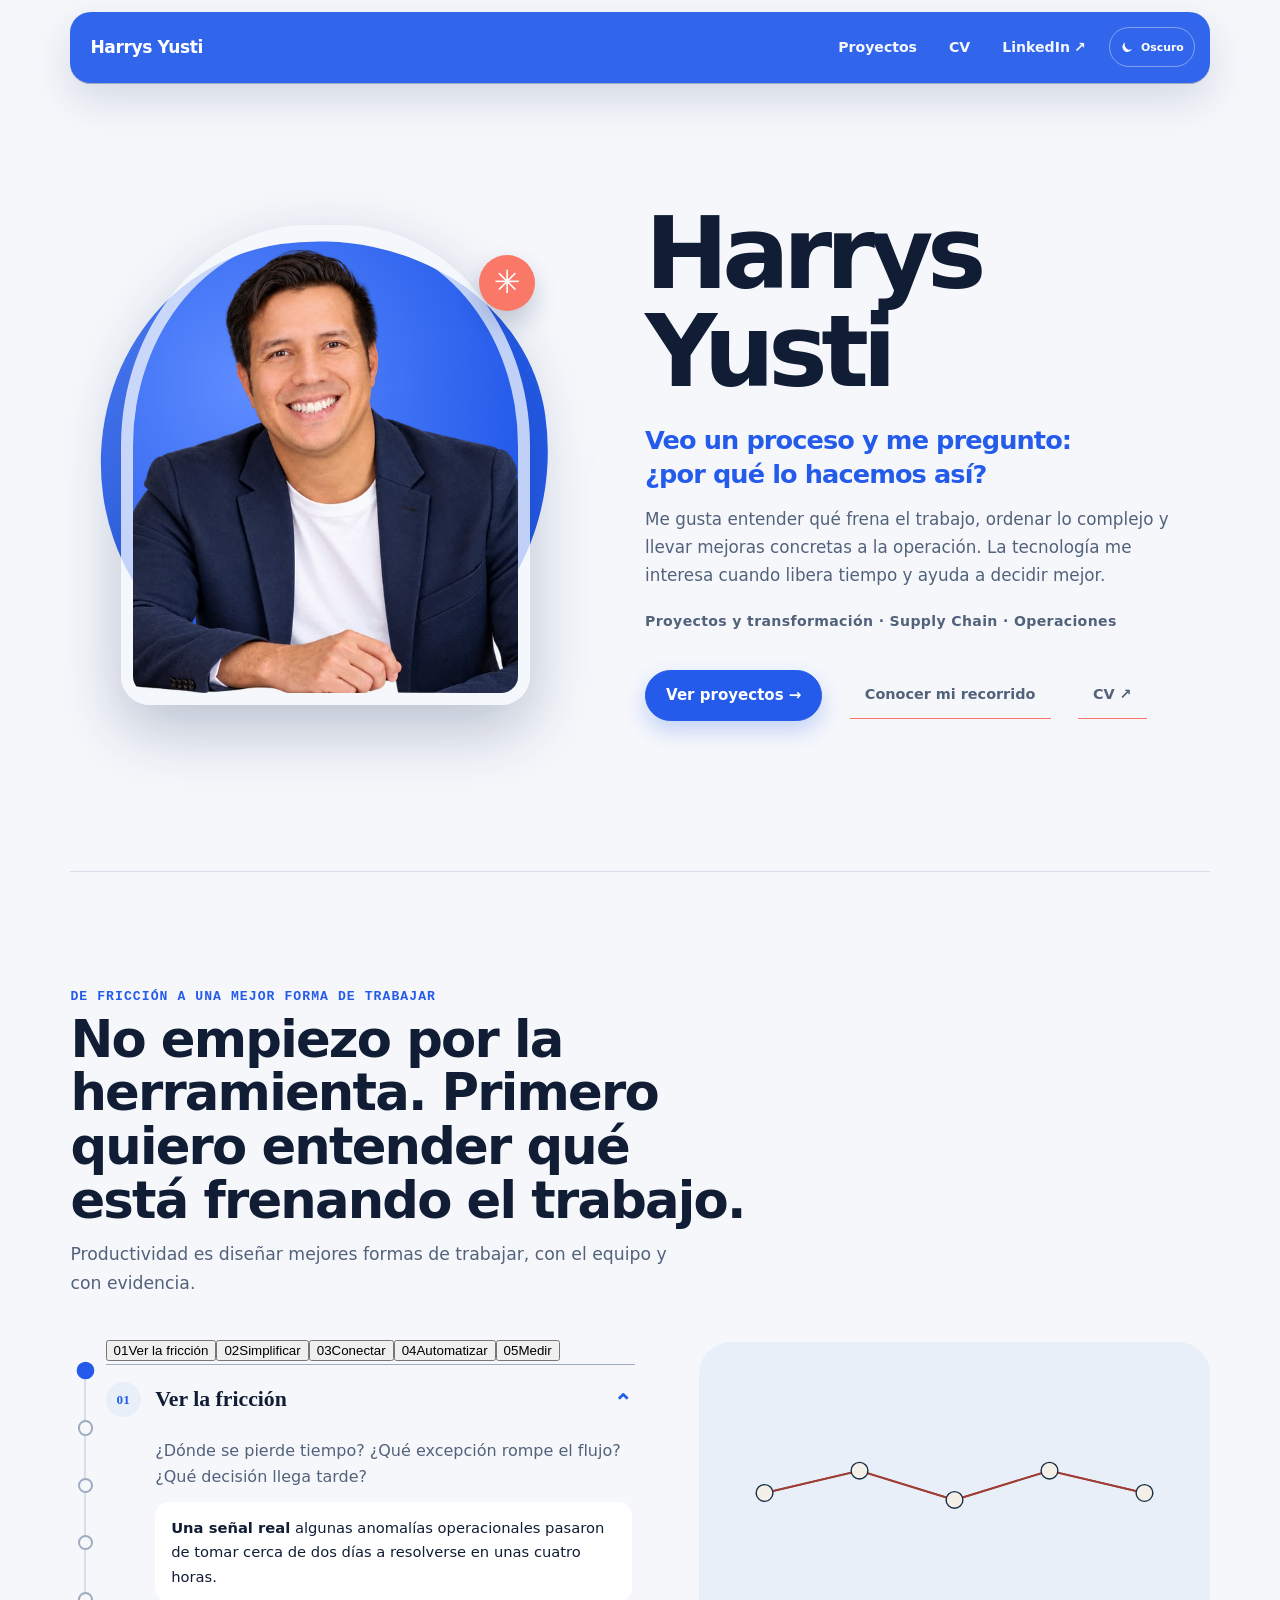
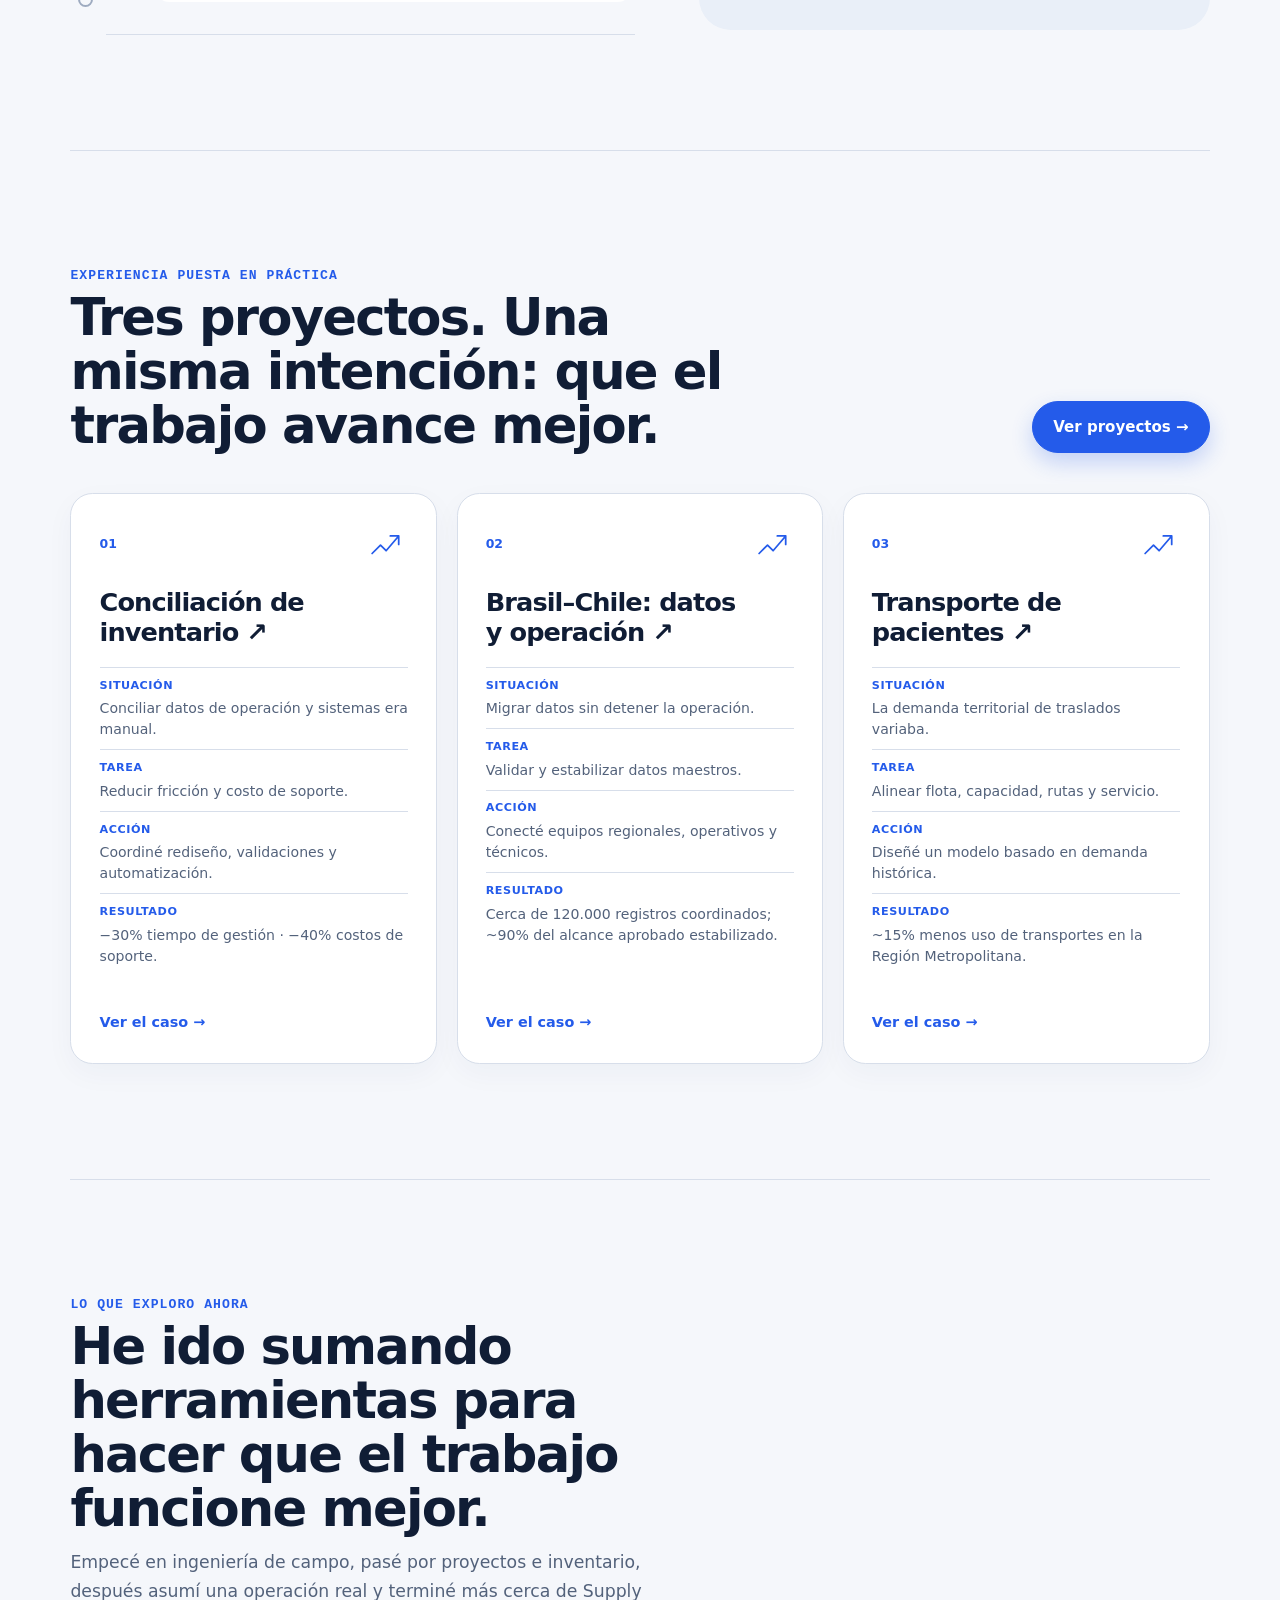
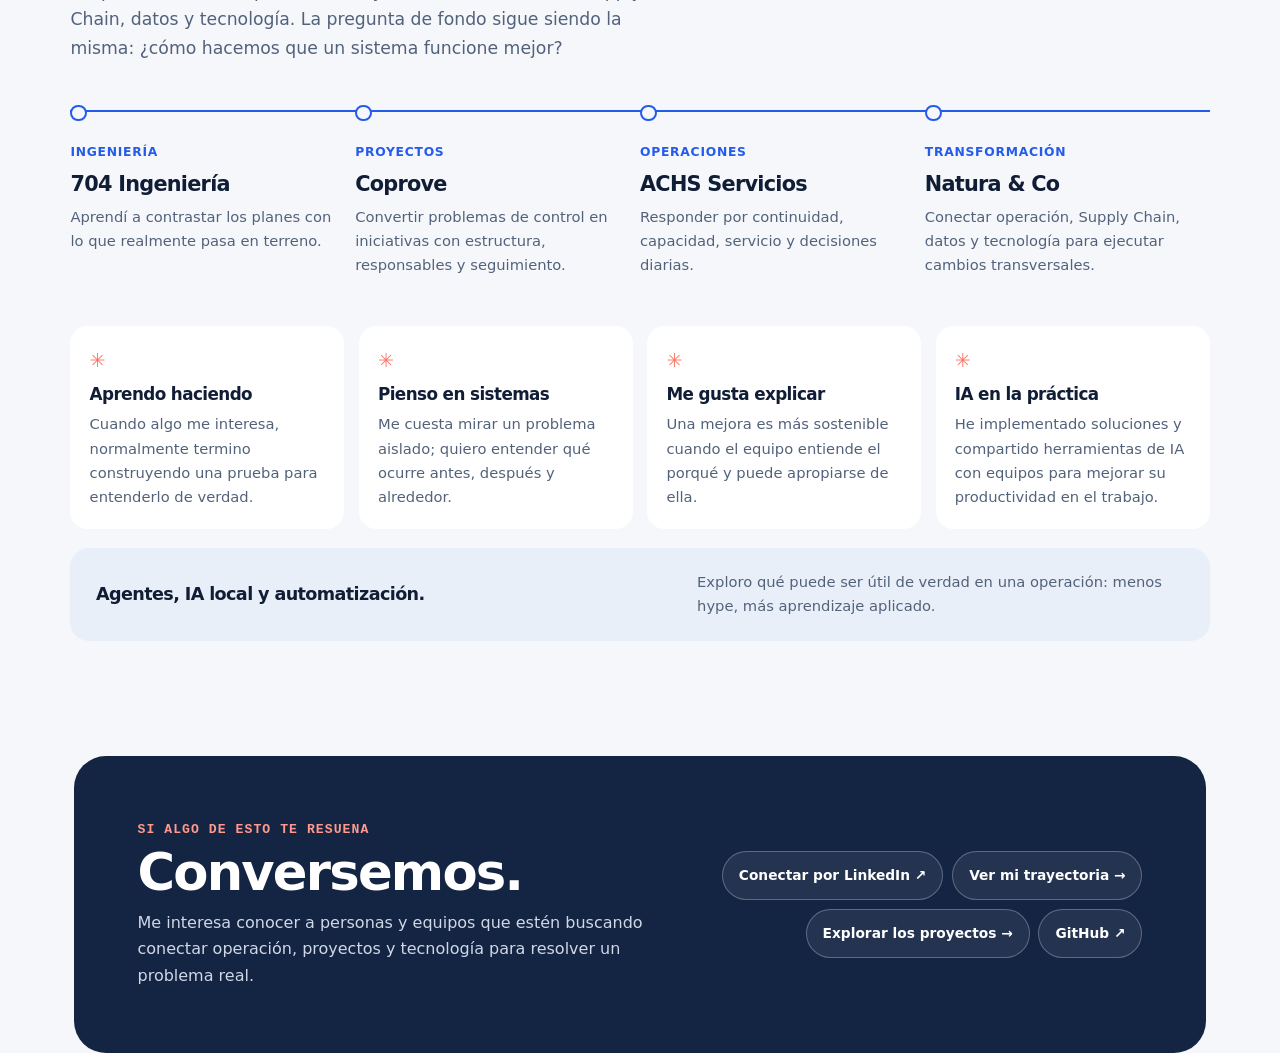
==== commit 001c3b93: "fix(site): restore modern semantic portfolio compositions" ====
--- a/index.html
+++ b/index.html
@@ -1 +1 @@
-<!doctype html><html lang="es"><head><meta charset="utf-8"><meta name="viewport" content="width=device-width, initial-scale=1"><title>Harrys Yusti | Transformación, Proyectos y Supply Chain</title><meta name="description" content="Soy Harrys Yusti. Conecto personas, procesos y tecnología para que las mejoras lleguen al trabajo diario."><meta name="theme-color" content="#135eef"><meta property="og:type" content="profile"><meta property="og:title" content="Harrys Yusti | Transformación, Proyectos y Supply Chain"><meta property="og:description" content="Proyectos, transformación operacional, Supply Chain y mejora continua. Tecnología aplicada a problemas reales de operación."><meta property="og:locale" content="es_CL"><meta property="og:url" content="https://harrysxavio.github.io/"><meta property="og:image" content="https://harrysxavio.github.io/assets/operations-transformation-illustration.webp"><meta property="og:image:alt" content="Ilustración editorial de procesos y operaciones conectadas."><meta property="og:image:type" content="image/webp"><meta property="og:image:width" content="1536"><meta property="og:image:height" content="1024"><meta name="twitter:card" content="summary_large_image"><meta name="twitter:title" content="Harrys Yusti | Transformación, Proyectos y Supply Chain"><meta name="twitter:description" content="Conecto personas, procesos y tecnología para que las mejoras lleguen a la operación."><meta name="twitter:image" content="https://harrysxavio.github.io/assets/operations-transformation-illustration.webp"><meta name="twitter:image:alt" content="Ilustración editorial de procesos y operaciones conectadas."><link rel="canonical" href="https://harrysxavio.github.io/"><script type="application/ld+json">{"@context":"https://schema.org","@graph":[{"@type":"WebSite","@id":"https://harrysxavio.github.io/#website","url":"https://harrysxavio.github.io/","name":"Harrys Yusti"},{"@type":"ProfilePage","@id":"https://harrysxavio.github.io/#profile","url":"https://harrysxavio.github.io/","name":"Harrys Yusti | Perfil profesional","inLanguage":"es","mainEntity":{"@id":"https://harrysxavio.github.io/#person"}},{"@type":"Person","@id":"https://harrysxavio.github.io/#person","url":"https://harrysxavio.github.io/","name":"Harrys Yusti","jobTitle":"Mechanical Engineer | Projects, Supply Chain \u0026 Operational Transformation","description":"Ingeniero Mecánico con experiencia entre proyectos, operaciones y Supply Chain.","sameAs":["https://www.linkedin.com/in/h-yusti/","https://github.com/harrysxavio"]}]}</script><link rel="icon" href="/favicon.svg" type="image/svg+xml"><script>try{document.documentElement.dataset.theme=localStorage.getItem("harrys-site-theme")==="dark"?"dark":"light"}catch{document.documentElement.dataset.theme="light"}</script><link rel="stylesheet" href="/styles.css"></head><body><a class="skip-link" href="#main">Saltar al contenido</a><div class="page-shell"><header class="site-header" id="top"><a class="wordmark" href="/" aria-label="Harrys Yusti, inicio">Harrys Yusti</a><nav class="top-nav" aria-label="Navegación principal"><a href="/projects/">Proyectos</a><a href="/cv/">CV</a><a href="https://www.linkedin.com/in/h-yusti/" target="_blank" rel="noopener noreferrer">LinkedIn <span aria-hidden="true">↗</span></a></nav></header><main id="main" class="page-main page-main--home"><section aria-labelledby="hero-title" class="content-block content-block--contentSection"><div class="content-block content-block--contentGroup"><h1 id="hero-title" class="content-heading content-heading--1">Harrys Yusti</h1><p class="content-copy">Veo un proceso y me pregunto: ¿por qué lo hacemos así?</p><p class="content-copy">Me gusta entender qué frena el trabajo, ordenar lo complejo y llevar mejoras concretas a la operación. La tecnología me interesa cuando libera tiempo y ayuda a decidir mejor.</p><p class="content-copy">Proyectos y transformación · Supply Chain · Operaciones</p><div class="content-block content-block--contentGroup"><a class="content-link" href="/projects/">Ver proyectos →</a><a class="content-link" href="#trayectoria">Conocer mi recorrido</a><a class="content-link" href="/cv/">CV ↗</a></div></div><figure class="content-block content-block--media"><img src="/assets/harrys-yusti-portrait.webp" alt="Retrato de Harrys Yusti" width="760" height="675"></figure></section><section id="como-trabajo" aria-labelledby="signature-title" class="content-block content-block--contentSection"><div class="content-block content-block--contentGroup"><p class="content-copy">De fricción a una mejor forma de trabajar</p><h2 id="signature-title" class="content-heading content-heading--2">No empiezo por la herramienta. Primero quiero entender qué está frenando el trabajo.</h2><p class="content-copy">Productividad es diseñar mejores formas de trabajar, con el equipo y con evidencia.</p></div><div class="content-block content-block--contentGroup"><div class="content-block content-block--contentGroup"><img src="/assets/signature-route.svg" alt="" width="640" height="112"></div><details id="ver" class="content-block content-block--expandable" open><summary>01 Ver la fricción</summary><p class="content-copy">¿Dónde se pierde tiempo? ¿Qué excepción rompe el flujo? ¿Qué decisión llega tarde?</p><p class="content-copy">Una señal real: algunas anomalías operacionales pasaron de tomar cerca de dos días a resolverse en unas cuatro horas.</p></details><details id="simplificar" class="content-block content-block--expandable"><summary>02 Simplificar</summary><p class="content-copy">Antes de automatizar, conviene eliminar pasos, aclarar reglas y hacer el proceso más simple.</p><p class="content-copy">Una señal real: la iniciativa de conciliación redujo 30% el tiempo de gestión y 40% los costos asociados al soporte.</p></details><details id="conectar" class="content-block content-block--expandable"><summary>03 Conectar</summary><p class="content-copy">Conecto equipos, áreas y países para que avancen hacia el mismo resultado y el proyecto llegue bien a la operación.</p><p class="content-copy">Una señal real: coordinación y validación entre Brasil y Chile para cerca de 120.000 registros maestros.</p></details><details id="automatizar" class="content-block content-block--expandable"><summary>04 Automatizar</summary><p class="content-copy">En un Control Tower de Transporte, automatizamos la captura de estados de transportistas y ordenamos métricas e indicadores, foco del trabajo, tareas de Customer Service y control de costos.</p><p class="content-copy">Qué cambió: el trabajo quedó más organizado y se liberaron horas significativas.</p></details><details id="medir" class="content-block content-block--expandable"><summary>05 Medir</summary><p class="content-copy">El cambio no está terminado hasta entender qué mejoró en la operación.</p><p class="content-copy">Una señal real: un modelo de asignación se asoció a ~15% menos uso de transportes para pacientes en la Región Metropolitana.</p></details></div></section><section aria-labelledby="transformations-title" class="content-block content-block--contentSection"><div class="content-block content-block--contentGroup"><div class="content-block content-block--contentGroup"><p class="content-copy">Experiencia puesta en práctica</p><h2 id="transformations-title" class="content-heading content-heading--2">Tres proyectos. Una misma intención: que el trabajo avance mejor.</h2></div><a class="content-link" href="/projects/">Ver proyectos →</a></div><div class="content-block content-block--contentGroup"><article class="content-block content-block--contentItem"><a class="content-link" href="/projects/inventory-reconciliation/">Conciliación de inventario↗</a><dl class="content-block content-block--factGroup"><div class="content-block content-block--contentGroup"><dt class="content-block content-block--factLabel">Situación</dt><dd class="content-block content-block--factValue">Conciliar datos de operación y sistemas era manual.</dd></div><div class="content-block content-block--contentGroup"><dt class="content-block content-block--factLabel">Tarea</dt><dd class="content-block content-block--factValue">Reducir fricción y costo de soporte.</dd></div><div class="content-block content-block--contentGroup"><dt class="content-block content-block--factLabel">Acción</dt><dd class="content-block content-block--factValue">Coordiné rediseño, validaciones y automatización.</dd></div><div class="content-block content-block--contentGroup"><dt class="content-block content-block--factLabel">Resultado</dt><dd class="content-block content-block--factValue">−30% tiempo de gestión · −40% costos de soporte.</dd></div></dl></article><article class="content-block content-block--contentItem"><a class="content-link" href="/projects/brazil-chile-data-migration/">Brasil–Chile: datos y operación↗</a><dl class="content-block content-block--factGroup"><div class="content-block content-block--contentGroup"><dt class="content-block content-block--factLabel">Situación</dt><dd class="content-block content-block--factValue">Migrar datos sin detener la operación.</dd></div><div class="content-block content-block--contentGroup"><dt class="content-block content-block--factLabel">Tarea</dt><dd class="content-block content-block--factValue">Validar y estabilizar datos maestros.</dd></div><div class="content-block content-block--contentGroup"><dt class="content-block content-block--factLabel">Acción</dt><dd class="content-block content-block--factValue">Conecté equipos regionales, operativos y técnicos.</dd></div><div class="content-block content-block--contentGroup"><dt class="content-block content-block--factLabel">Resultado</dt><dd class="content-block content-block--factValue">Cerca de 120.000 registros coordinados; ~90% del alcance aprobado estabilizado.</dd></div></dl></article><article class="content-block content-block--contentItem"><a class="content-link" href="/projects/patient-transport-optimization/">Transporte de pacientes↗</a><dl class="content-block content-block--factGroup"><div class="content-block content-block--contentGroup"><dt class="content-block content-block--factLabel">Situación</dt><dd class="content-block content-block--factValue">La demanda territorial de traslados variaba.</dd></div><div class="content-block content-block--contentGroup"><dt class="content-block content-block--factLabel">Tarea</dt><dd class="content-block content-block--factValue">Alinear flota, capacidad, rutas y servicio.</dd></div><div class="content-block content-block--contentGroup"><dt class="content-block content-block--factLabel">Acción</dt><dd class="content-block content-block--factValue">Diseñé un modelo basado en demanda histórica.</dd></div><div class="content-block content-block--contentGroup"><dt class="content-block content-block--factLabel">Resultado</dt><dd class="content-block content-block--factValue">~15% menos uso de transportes en la Región Metropolitana.</dd></div></dl></article></div></section><section id="trayectoria" aria-labelledby="career-title" class="content-block content-block--contentSection"><div class="content-block content-block--contentGroup"><h2 id="career-title" class="content-heading content-heading--2">He ido sumando herramientas para hacer que el trabajo funcione mejor.</h2><p class="content-copy">Empecé en ingeniería de campo, pasé por proyectos e inventario, después asumí una operación real y terminé más cerca de Supply Chain, datos y tecnología. La pregunta de fondo sigue siendo la misma: ¿cómo hacemos que un sistema funcione mejor?</p></div><ol class="content-block content-block--contentGroup"><li class="content-block content-block--contentItem"><span class="content-copy">Ingeniería</span><h3 class="content-heading content-heading--3">704 Ingeniería</h3><p class="content-copy">Aprendí a contrastar los planes con lo que realmente pasa en terreno.</p></li><li class="content-block content-block--contentItem"><span class="content-copy">Proyectos</span><h3 class="content-heading content-heading--3">Coprove</h3><p class="content-copy">Convertir problemas de control en iniciativas con estructura, responsables y seguimiento.</p></li><li class="content-block content-block--contentItem"><span class="content-copy">Operaciones</span><h3 class="content-heading content-heading--3">ACHS Servicios</h3><p class="content-copy">Responder por continuidad, capacidad, servicio y decisiones diarias.</p></li><li class="content-block content-block--contentItem"><span class="content-copy">Transformación</span><h3 class="content-heading content-heading--3">Natura &amp; Co</h3><p class="content-copy">Conectar operación, Supply Chain, datos y tecnología para ejecutar cambios transversales.</p></li></ol><div class="content-block content-block--contentGroup"><article class="content-block content-block--contentItem"><h3 class="content-heading content-heading--3">Aprendo haciendo</h3><blockquote class="content-block content-block--callout"><p class="content-copy">Cuando algo me interesa, normalmente termino construyendo una prueba para entenderlo de verdad.</p></blockquote></article><article class="content-block content-block--contentItem"><h3 class="content-heading content-heading--3">Pienso en sistemas</h3><blockquote class="content-block content-block--callout"><p class="content-copy">Me cuesta mirar un problema aislado; quiero entender qué ocurre antes, después y alrededor.</p></blockquote></article><article class="content-block content-block--contentItem"><h3 class="content-heading content-heading--3">Me gusta explicar</h3><blockquote class="content-block content-block--callout"><p class="content-copy">Una mejora es más sostenible cuando el equipo entiende el porqué y puede apropiarse de ella.</p></blockquote></article><article class="content-block content-block--contentItem"><h3 class="content-heading content-heading--3">IA en la práctica</h3><blockquote class="content-block content-block--callout"><p class="content-copy">He implementado soluciones y compartido herramientas de IA con equipos para mejorar su productividad en el trabajo.</p></blockquote></article></div><div class="content-block content-block--contentGroup"><p class="content-copy">Lo que exploro ahora</p><h3 class="content-heading content-heading--3">Agentes, IA local y automatización.</h3><p class="content-copy">Exploro qué puede ser útil de verdad en una operación: menos hype, más aprendizaje aplicado.</p></div></section><section id="contacto" aria-labelledby="contact-title" class="content-block content-block--contentSection"><div class="content-block content-block--contentGroup"><p class="content-copy">Si algo de esto te resuena</p><h2 id="contact-title" class="content-heading content-heading--2">Conversemos.</h2><p class="content-copy">Me interesa conocer a personas y equipos que estén buscando conectar operación, proyectos y tecnología para resolver un problema real.</p></div><nav aria-label="Más información y contacto" class="content-block content-block--linkGroup"><a class="content-link" href="https://www.linkedin.com/in/h-yusti/">Conectar por LinkedIn ↗</a><a class="content-link" href="/cv/">Ver mi trayectoria →</a><a class="content-link" href="/projects/">Explorar los proyectos →</a><a class="content-link" href="https://github.com/harrysxavio">GitHub ↗</a></nav></section><div class="content-block content-block--contentGroup"><div class="content-block content-block--contentGroup">Harrys Yusti</div><div class="content-block content-block--contentGroup">Proyectos · Operaciones · Supply Chain</div><a class="content-link" href="#top">Volver arriba ↑</a></div></main><footer class="site-footer simple-footer"><span>Harrys Yusti</span><a href="/projects/">Proyectos</a><a href="/">Inicio</a><a href="https://www.linkedin.com/in/h-yusti/" target="_blank" rel="noopener noreferrer">LinkedIn ↗</a></footer></div><script src="/script.js" defer></script></body></html>
+<!doctype html><html lang="es"><head><meta charset="utf-8"><meta name="viewport" content="width=device-width, initial-scale=1"><title>Harrys Yusti | Transformación, Proyectos y Supply Chain</title><meta name="description" content="Soy Harrys Yusti. Conecto personas, procesos y tecnología para que las mejoras lleguen al trabajo diario."><meta name="theme-color" content="#135eef"><meta property="og:type" content="profile"><meta property="og:title" content="Harrys Yusti | Transformación, Proyectos y Supply Chain"><meta property="og:description" content="Proyectos, transformación operacional, Supply Chain y mejora continua. Tecnología aplicada a problemas reales de operación."><meta property="og:locale" content="es_CL"><meta property="og:url" content="https://harrysxavio.github.io/"><meta property="og:image" content="https://harrysxavio.github.io/assets/operations-transformation-illustration.webp"><meta property="og:image:alt" content="Ilustración editorial de procesos y operaciones conectadas."><meta property="og:image:type" content="image/webp"><meta property="og:image:width" content="1536"><meta property="og:image:height" content="1024"><meta name="twitter:card" content="summary_large_image"><meta name="twitter:title" content="Harrys Yusti | Transformación, Proyectos y Supply Chain"><meta name="twitter:description" content="Conecto personas, procesos y tecnología para que las mejoras lleguen a la operación."><meta name="twitter:image" content="https://harrysxavio.github.io/assets/operations-transformation-illustration.webp"><meta name="twitter:image:alt" content="Ilustración editorial de procesos y operaciones conectadas."><link rel="canonical" href="https://harrysxavio.github.io/"><script type="application/ld+json">{"@context":"https://schema.org","@graph":[{"@type":"WebSite","@id":"https://harrysxavio.github.io/#website","url":"https://harrysxavio.github.io/","name":"Harrys Yusti"},{"@type":"ProfilePage","@id":"https://harrysxavio.github.io/#profile","url":"https://harrysxavio.github.io/","name":"Harrys Yusti | Perfil profesional","inLanguage":"es","mainEntity":{"@id":"https://harrysxavio.github.io/#person"}},{"@type":"Person","@id":"https://harrysxavio.github.io/#person","url":"https://harrysxavio.github.io/","name":"Harrys Yusti","jobTitle":"Mechanical Engineer | Projects, Supply Chain \u0026 Operational Transformation","description":"Ingeniero Mecánico con experiencia entre proyectos, operaciones y Supply Chain.","sameAs":["https://www.linkedin.com/in/h-yusti/","https://github.com/harrysxavio"]}]}</script><link rel="icon" href="/favicon.svg" type="image/svg+xml"><script>try{document.documentElement.dataset.theme=localStorage.getItem("harrys-site-theme")==="dark"?"dark":"light"}catch{document.documentElement.dataset.theme="light"}</script><link rel="stylesheet" href="/styles.css"></head><body><a class="skip-link" href="#main">Saltar al contenido</a><div class="page-shell"><header class="site-header" id="top"><a class="wordmark" href="/" aria-label="Harrys Yusti, inicio">Harrys Yusti</a><nav class="top-nav" aria-label="Navegación principal"><a href="/projects/">Proyectos</a><a href="/cv/">CV</a><a href="https://www.linkedin.com/in/h-yusti/" target="_blank" rel="noopener noreferrer">LinkedIn <span aria-hidden="true">↗</span></a></nav></header><main id="main" class="page-main page-main--home"><section class="hero" aria-labelledby="hero-title"><div class="hero-art"><div class="hero-art__shape"></div><figure class="hero-portrait"><img src="/assets/harrys-yusti-portrait.webp" alt="Retrato de Harrys Yusti" width="760" height="675"></figure><span class="hero-art__spark" aria-hidden="true">✳</span></div><div class="hero-copy"><h1 id="hero-title">Harrys Yusti</h1><p class="hero-thesis">Veo un proceso y me pregunto: ¿por qué lo hacemos así?</p><p class="hero-introduction">Me gusta entender qué frena el trabajo, ordenar lo complejo y llevar mejoras concretas a la operación. La tecnología me interesa cuando libera tiempo y ayuda a decidir mejor.</p><p class="hero-positioning">Proyectos y transformación · Supply Chain · Operaciones</p><div class="hero-actions"><a class="content-link" href="/projects/">Ver proyectos →</a><a class="content-link" href="#trayectoria">Conocer mi recorrido</a><a class="content-link" href="/cv/">CV ↗</a></div></div></section><section id="como-trabajo" class="signature-section" data-signature aria-labelledby="signature-title"><div class="section-heading"><p class="section-kicker">De fricción a una mejor forma de trabajar</p><h2 id="signature-title">No empiezo por la herramienta. Primero quiero entender qué está frenando el trabajo.</h2><p>Productividad es diseñar mejores formas de trabajar, con el equipo y con evidencia.</p></div><div class="signature-layout"><div class="signature-steps"><div class="signature-route" data-active-index="0" aria-hidden="true"><span class="signature-route__node" data-node="0" aria-hidden="true"></span><span class="signature-route__connection" data-connection="0" aria-hidden="true"></span><span class="signature-route__node" data-node="1" aria-hidden="true"></span><span class="signature-route__connection" data-connection="1" aria-hidden="true"></span><span class="signature-route__node" data-node="2" aria-hidden="true"></span><span class="signature-route__connection" data-connection="2" aria-hidden="true"></span><span class="signature-route__node" data-node="3" aria-hidden="true"></span><span class="signature-route__connection" data-connection="3" aria-hidden="true"></span><span class="signature-route__node" data-node="4" aria-hidden="true"></span></div><details id="ver" class="signature-step" open><summary><span class="signature-step__number">01</span><span class="signature-step__title">Ver la fricción</span></summary><div class="signature-step__content"><p>¿Dónde se pierde tiempo? ¿Qué excepción rompe el flujo? ¿Qué decisión llega tarde?</p><p class="signature-evidence"><strong>Una señal real</strong> algunas anomalías operacionales pasaron de tomar cerca de dos días a resolverse en unas cuatro horas.</p></div></details><details id="simplificar" class="signature-step"><summary><span class="signature-step__number">02</span><span class="signature-step__title">Simplificar</span></summary><div class="signature-step__content"><p>Antes de automatizar, conviene eliminar pasos, aclarar reglas y hacer el proceso más simple.</p><p class="signature-evidence"><strong>Una señal real</strong> la iniciativa de conciliación redujo 30% el tiempo de gestión y 40% los costos asociados al soporte.</p></div></details><details id="conectar" class="signature-step"><summary><span class="signature-step__number">03</span><span class="signature-step__title">Conectar</span></summary><div class="signature-step__content"><p>Conecto equipos, áreas y países para que avancen hacia el mismo resultado y el proyecto llegue bien a la operación.</p><p class="signature-evidence"><strong>Una señal real</strong> coordinación y validación entre Brasil y Chile para cerca de 120.000 registros maestros.</p></div></details><details id="automatizar" class="signature-step"><summary><span class="signature-step__number">04</span><span class="signature-step__title">Automatizar</span></summary><div class="signature-step__content"><p>En un Control Tower de Transporte, automatizamos la captura de estados de transportistas y ordenamos métricas e indicadores, foco del trabajo, tareas de Customer Service y control de costos.</p><p class="signature-evidence"><strong>Qué cambió</strong> el trabajo quedó más organizado y se liberaron horas significativas.</p></div></details><details id="medir" class="signature-step"><summary><span class="signature-step__number">05</span><span class="signature-step__title">Medir</span></summary><div class="signature-step__content"><p>El cambio no está terminado hasta entender qué mejoró en la operación.</p><p class="signature-evidence"><strong>Una señal real</strong> un modelo de asignación se asoció a ~15% menos uso de transportes para pacientes en la Región Metropolitana.</p></div></details></div><div class="signature-illustration"><img src="/assets/signature-route.svg" alt="" width="640" height="112"></div></div></section><section class="selected-work" aria-labelledby="transformations-title"><div class="section-heading section-heading--row"><div><p class="section-kicker">Experiencia puesta en práctica</p><h2 id="transformations-title">Tres proyectos. Una misma intención: que el trabajo avance mejor.</h2></div><a class="button button--quiet" href="/projects/">Ver proyectos →</a></div><div class="selected-projects"><article class="selected-project"><div class="selected-project__emblem" aria-hidden="true"><span>01</span><svg viewBox="0 0 64 64"><path d="M13 45 25 33l8 8 18-21M39 20h12v12"/></svg></div><h3><a href="/projects/inventory-reconciliation/">Conciliación de inventario <span aria-hidden="true">↗</span></a></h3><dl><div class="selected-project__fact"><dt>Situación</dt><dd>Conciliar datos de operación y sistemas era manual.</dd></div><div class="selected-project__fact"><dt>Tarea</dt><dd>Reducir fricción y costo de soporte.</dd></div><div class="selected-project__fact"><dt>Acción</dt><dd>Coordiné rediseño, validaciones y automatización.</dd></div><div class="selected-project__fact"><dt>Resultado</dt><dd>−30% tiempo de gestión · −40% costos de soporte.</dd></div></dl><a class="text-link" href="/projects/inventory-reconciliation/">Ver el caso <span aria-hidden="true">→</span></a></article><article class="selected-project"><div class="selected-project__emblem" aria-hidden="true"><span>02</span><svg viewBox="0 0 64 64"><path d="M13 45 25 33l8 8 18-21M39 20h12v12"/></svg></div><h3><a href="/projects/brazil-chile-data-migration/">Brasil–Chile: datos y operación <span aria-hidden="true">↗</span></a></h3><dl><div class="selected-project__fact"><dt>Situación</dt><dd>Migrar datos sin detener la operación.</dd></div><div class="selected-project__fact"><dt>Tarea</dt><dd>Validar y estabilizar datos maestros.</dd></div><div class="selected-project__fact"><dt>Acción</dt><dd>Conecté equipos regionales, operativos y técnicos.</dd></div><div class="selected-project__fact"><dt>Resultado</dt><dd>Cerca de 120.000 registros coordinados; ~90% del alcance aprobado estabilizado.</dd></div></dl><a class="text-link" href="/projects/brazil-chile-data-migration/">Ver el caso <span aria-hidden="true">→</span></a></article><article class="selected-project"><div class="selected-project__emblem" aria-hidden="true"><span>03</span><svg viewBox="0 0 64 64"><path d="M13 45 25 33l8 8 18-21M39 20h12v12"/></svg></div><h3><a href="/projects/patient-transport-optimization/">Transporte de pacientes <span aria-hidden="true">↗</span></a></h3><dl><div class="selected-project__fact"><dt>Situación</dt><dd>La demanda territorial de traslados variaba.</dd></div><div class="selected-project__fact"><dt>Tarea</dt><dd>Alinear flota, capacidad, rutas y servicio.</dd></div><div class="selected-project__fact"><dt>Acción</dt><dd>Diseñé un modelo basado en demanda histórica.</dd></div><div class="selected-project__fact"><dt>Resultado</dt><dd>~15% menos uso de transportes en la Región Metropolitana.</dd></div></dl><a class="text-link" href="/projects/patient-transport-optimization/">Ver el caso <span aria-hidden="true">→</span></a></article></div></section><section id="trayectoria" class="career-section" aria-labelledby="career-title"><div class="section-heading"><p class="section-kicker">Lo que exploro ahora</p><h2 id="career-title">He ido sumando herramientas para hacer que el trabajo funcione mejor.</h2><p>Empecé en ingeniería de campo, pasé por proyectos e inventario, después asumí una operación real y terminé más cerca de Supply Chain, datos y tecnología. La pregunta de fondo sigue siendo la misma: ¿cómo hacemos que un sistema funcione mejor?</p></div><ol class="career-timeline"><li class="career-milestone"><span class="career-milestone__phase">Ingeniería</span><h3>704 Ingeniería</h3><p>Aprendí a contrastar los planes con lo que realmente pasa en terreno.</p></li><li class="career-milestone"><span class="career-milestone__phase">Proyectos</span><h3>Coprove</h3><p>Convertir problemas de control en iniciativas con estructura, responsables y seguimiento.</p></li><li class="career-milestone"><span class="career-milestone__phase">Operaciones</span><h3>ACHS Servicios</h3><p>Responder por continuidad, capacidad, servicio y decisiones diarias.</p></li><li class="career-milestone"><span class="career-milestone__phase">Transformación</span><h3>Natura &amp; Co</h3><p>Conectar operación, Supply Chain, datos y tecnología para ejecutar cambios transversales.</p></li></ol><div class="career-notes"><article class="career-note"><span aria-hidden="true">✳</span><h3>Aprendo haciendo</h3><p>Cuando algo me interesa, normalmente termino construyendo una prueba para entenderlo de verdad.</p></article><article class="career-note"><span aria-hidden="true">✳</span><h3>Pienso en sistemas</h3><p>Me cuesta mirar un problema aislado; quiero entender qué ocurre antes, después y alrededor.</p></article><article class="career-note"><span aria-hidden="true">✳</span><h3>Me gusta explicar</h3><p>Una mejora es más sostenible cuando el equipo entiende el porqué y puede apropiarse de ella.</p></article><article class="career-note"><span aria-hidden="true">✳</span><h3>IA en la práctica</h3><p>He implementado soluciones y compartido herramientas de IA con equipos para mejorar su productividad en el trabajo.</p></article></div><div class="career-exploration"><h3>Agentes, IA local y automatización.</h3><p>Exploro qué puede ser útil de verdad en una operación: menos hype, más aprendizaje aplicado.</p></div></section><section id="contacto" class="contact-section" aria-labelledby="contact-title"><div><p class="section-kicker">Si algo de esto te resuena</p><h2 id="contact-title">Conversemos.</h2><p>Me interesa conocer a personas y equipos que estén buscando conectar operación, proyectos y tecnología para resolver un problema real.</p></div><nav aria-label="Más información y contacto" class="contact-links"><a class="button button--contact" href="https://www.linkedin.com/in/h-yusti/">Conectar por LinkedIn ↗</a><a class="button button--contact" href="/cv/">Ver mi trayectoria →</a><a class="button button--contact" href="/projects/">Explorar los proyectos →</a><a class="button button--contact" href="https://github.com/harrysxavio">GitHub ↗</a></nav></section></main><footer class="site-footer simple-footer"><span>Harrys Yusti</span><a href="/projects/">Proyectos</a><a href="/">Inicio</a><a href="https://www.linkedin.com/in/h-yusti/" target="_blank" rel="noopener noreferrer">LinkedIn ↗</a></footer></div><script src="/script.js" defer></script></body></html>
--- a/styles.css
+++ b/styles.css
@@ -195,3 +195,247 @@
   body { background: #fff; font-size: 10pt; }
   a { color: inherit; }
 }
+
+/* Visual recovery: one editorial system across every static route. */
+:root {
+  --paper: #f5f7fb;
+  --paper-deep: #e9eff8;
+  --surface: #ffffff;
+  --surface-raised: #ffffff;
+  --ink: #101d35;
+  --ink-soft: #53627b;
+  --blue: #245bea;
+  --red: #fa7868;
+  --rule: #d7deea;
+  --rule-dark: #9eabc0;
+  --contact-kicker: #ff9a8d;
+  --sans: Inter, ui-sans-serif, system-ui, -apple-system, BlinkMacSystemFont, "Segoe UI", sans-serif;
+  --measure: 82rem;
+  --gutter: clamp(1.25rem, 5.5vw, 5.5rem);
+}
+:root[data-theme="dark"] {
+  --paper: #0d1525;
+  --paper-deep: #17233a;
+  --surface: #131e32;
+  --surface-raised: #1b2940;
+  --ink: #f1f4fb;
+  --ink-soft: #b5c0d3;
+  --blue: #3e74ff;
+  --red: #ff9a8d;
+  --rule: #2b3b57;
+  --rule-dark: #60708a;
+  --contact-kicker: #ffb2a9;
+}
+html { scroll-padding-top: 7rem; }
+body { font-family: var(--sans); line-height: 1.65; }
+h1, h2, h3, h4, .content-heading { font-family: var(--sans); letter-spacing: -.035em; text-wrap: balance; }
+h1, h2, h3, p { hyphens: none; }
+.page-shell { max-width: 100rem; }
+.site-header {
+  position: sticky; top: .75rem; z-index: 20; margin: .75rem auto 0; width: min(100%, 92rem);
+  min-height: 4.5rem; padding: .6rem .9rem .6rem 1.25rem; border-radius: 1.3rem;
+  background: color-mix(in srgb, var(--blue) 94%, #ffffff 6%); color: #fff;
+  box-shadow: 0 1rem 2.5rem #12275324; backdrop-filter: blur(14px);
+}
+.wordmark { color: #fff; font-family: var(--sans); font-size: 1.07rem; font-weight: 760; letter-spacing: -.025em; }
+.top-nav { align-items: center; gap: .3rem; }
+.top-nav a { color: #f6f8ff; min-height: 2.8rem; padding: .45rem .85rem; border-radius: 999px; font-size: .88rem; text-decoration: none; transition: background-color .2s ease, transform .2s ease; }
+.top-nav a:hover { background: #ffffff20; transform: translateY(-2px); }
+.top-nav .theme-toggle { margin-left: .3rem; color: #fff; border-color: #ffffff63; background: transparent; }
+.top-nav .theme-toggle:hover { background: #ffffff20; }
+.theme-toggle { border-radius: 999px; }
+.page-main { padding-top: clamp(2rem, 4vw, 4rem); }
+.content-heading--1, .page-main--home h1 { font-size: clamp(3.4rem, 7.8vw, 6.4rem); line-height: .98; letter-spacing: -.065em; }
+.content-heading--2, .page-main h2 { font-size: clamp(2.15rem, 4vw, 3.7rem); line-height: 1.05; }
+.content-heading--3, .page-main h3 { line-height: 1.18; }
+.hero { min-height: min(46rem, calc(100vh - 7rem)); max-width: 86rem; margin: 0 auto; display: grid; grid-template-columns: .95fr 1.05fr; align-items: center; gap: clamp(2rem, 5vw, 5.5rem); padding: clamp(1rem, 2vw, 2rem) 0 clamp(4rem, 8vw, 7rem); }
+.hero-copy { grid-column: 2; grid-row: 1; max-width: 44rem; position: relative; z-index: 1; }
+.hero-copy h1 { margin: 0 0 1.4rem; font-weight: 760; }
+.hero-thesis { max-width: 26ch; margin: 0 0 .9rem; color: var(--blue); font-size: clamp(1.3rem, 2vw, 1.7rem); line-height: 1.35; font-weight: 680; letter-spacing: -.035em; }
+.hero-introduction { max-width: 50ch; margin: 0; color: var(--ink-soft); font-size: clamp(1.05rem, 1.3vw, 1.2rem); }
+.hero-positioning { margin: 1.3rem 0 0; color: var(--ink-soft); font-size: .88rem; font-weight: 650; letter-spacing: .025em; }
+.hero-actions { display: flex; flex-wrap: wrap; align-items: center; gap: .7rem; margin-top: 2rem; }
+.hero-actions a:first-child, .button { display: inline-flex; justify-content: center; align-items: center; min-height: 3.2rem; padding: .75rem 1.25rem; border: 1px solid var(--blue); border-radius: 999px; background: var(--blue); color: #fff; font-size: .94rem; font-weight: 700; text-decoration: none; box-shadow: 0 .6rem 1.3rem color-mix(in srgb, var(--blue) 24%, transparent); transition: transform .22s ease, box-shadow .22s ease; }
+.hero-actions a:first-child:hover, .button:hover { transform: translateY(-3px); box-shadow: 0 .9rem 1.6rem color-mix(in srgb, var(--blue) 27%, transparent); }
+.hero-actions a:not(:first-child) { padding: .7rem .95rem; color: var(--ink-soft); font-size: .9rem; text-decoration: none; }
+.hero-art { grid-column: 1; grid-row: 1; position: relative; display: grid; place-items: center; min-height: 32rem; isolation: isolate; }
+.hero-art__shape { position: absolute; z-index: -1; width: min(29rem, 88%); aspect-ratio: 1; border-radius: 47% 53% 51% 49% / 50% 46% 54% 50%; background: radial-gradient(circle at 35% 30%, #5f8cff, var(--blue) 65%); transform: rotate(-8deg); }
+.hero-portrait { overflow: hidden; width: min(26rem, 80%); height: min(30rem, 74vh); min-height: 24rem; margin: 0; border: .75rem solid color-mix(in srgb, var(--paper) 75%, transparent); border-radius: 46% 46% 1.8rem 1.8rem; box-shadow: 0 1.5rem 4rem #0c255341; }
+.hero-portrait img { width: 100%; height: 100%; object-fit: cover; object-position: center top; }
+.hero-art__spark { position: absolute; top: 9%; right: 9%; display: grid; place-items: center; width: 3.5rem; height: 3.5rem; border-radius: 50%; background: var(--red); color: #fff; font-size: 2rem; box-shadow: 0 .75rem 1.5rem #0c255333; }
+.section-heading { max-width: 55rem; margin: 0 0 2.5rem; }
+.section-heading h2 { max-width: 21ch; margin: .35rem 0 .8rem; }
+.section-heading > p:last-child { max-width: 55ch; margin: 0; color: var(--ink-soft); font-size: 1.08rem; }
+.section-heading--row { display: flex; align-items: end; justify-content: space-between; gap: 2rem; max-width: none; }
+.section-heading--row h2 { margin-bottom: 0; }
+.section-kicker { margin: 0; color: var(--blue); font-size: .82rem; font-weight: 750; letter-spacing: .08em; text-transform: uppercase; }
+.signature-section, .selected-work, .career-section { max-width: 86rem; margin: 0 auto; padding-block: clamp(4rem, 9vw, 8rem); }
+.signature-section { border-top: 1px solid var(--rule); }
+.signature-layout { display: grid; grid-template-columns: minmax(0, 1.05fr) minmax(18rem, .95fr); gap: clamp(2rem, 5vw, 5rem); align-items: center; }
+.signature-steps { position: relative; padding-left: 2.2rem; }
+.signature-route { position: absolute; inset: 1.6rem auto 1.7rem .3rem; display: flex; flex-direction: column; align-items: center; width: 1.25rem; }
+.signature-route__node { width: .95rem; height: .95rem; flex: 0 0 auto; border: 2px solid var(--rule-dark); border-radius: 50%; background: var(--paper); transition: transform .2s ease, background .2s ease, border-color .2s ease; }
+.signature-route__node.is-active, .signature-route__node.is-complete { border-color: var(--blue); background: var(--blue); transform: scale(1.18); }
+.signature-route__connection { width: 2px; flex: 1 1 2rem; min-height: 2rem; background: var(--rule); }
+.signature-route__connection.is-complete { background: var(--blue); }
+.signature-step { border-bottom: 1px solid var(--rule); }
+.signature-step summary { display: flex; align-items: center; gap: .9rem; min-height: 4.25rem; list-style: none; cursor: pointer; font-weight: 690; }
+.signature-step summary::-webkit-details-marker { display: none; }
+.signature-step__number { display: grid; place-items: center; width: 2.2rem; height: 2.2rem; border-radius: 50%; background: var(--paper-deep); color: var(--blue); font-size: .82rem; font-weight: 800; }
+.signature-step summary::after { content: "⌄"; margin-left: auto; color: var(--blue); transition: transform .2s ease; }
+.signature-step[open] summary::after { transform: rotate(180deg); }
+.signature-step__content { padding: 0 .2rem 1.2rem 3.1rem; color: var(--ink-soft); }
+.signature-step__content > p { margin: .3rem 0 .75rem; }
+.signature-evidence { padding: .85rem 1rem; border-radius: .9rem; background: var(--surface); color: var(--ink); font-size: .92rem; }
+.signature-illustration { min-height: 18rem; display: grid; place-items: center; padding: 2rem; border-radius: 2rem; background: var(--paper-deep); }
+.signature-illustration img { max-height: 18rem; width: 100%; object-fit: contain; }
+.selected-work { border-top: 1px solid var(--rule); }
+.selected-projects { display: grid; grid-template-columns: repeat(3, minmax(0, 1fr)); gap: 1.2rem; }
+.selected-project { min-width: 0; display: flex; flex-direction: column; padding: clamp(1.2rem, 2.2vw, 2rem); border: 1px solid var(--rule); border-radius: 1.4rem; background: var(--surface); box-shadow: 0 .6rem 1.8rem #1a37620a; transition: transform .22s ease, box-shadow .22s ease; }
+.selected-project:hover { transform: translateY(-3px); box-shadow: 0 1rem 2rem #1a376216; }
+.selected-project__emblem { display: flex; justify-content: space-between; align-items: center; color: var(--blue); }
+.selected-project__emblem span { font-size: .78rem; font-weight: 800; }
+.selected-project__emblem svg { width: 2.8rem; height: 2.8rem; fill: none; stroke: currentColor; stroke-width: 2.5; stroke-linecap: round; stroke-linejoin: round; }
+.selected-project h3 { margin: 1.25rem 0 .65rem; font-size: clamp(1.35rem, 2vw, 1.75rem); }
+.selected-project h3 a { text-decoration: none; }
+.selected-project h3 a:hover { color: var(--blue); }
+.selected-project dl { margin: .6rem 0 1.2rem; }
+.selected-project__fact { padding: .55rem 0; border-top: 1px solid var(--rule); }
+.selected-project__fact dt { color: var(--blue); font-size: .7rem; font-weight: 780; letter-spacing: .05em; text-transform: uppercase; }
+.selected-project__fact dd { margin: .2rem 0 0; color: var(--ink-soft); font-size: .88rem; line-height: 1.5; }
+.text-link { margin-top: auto; padding-top: 1rem; color: var(--blue); font-size: .9rem; font-weight: 720; text-decoration: none; }
+.career-section { border-top: 1px solid var(--rule); }
+.career-timeline { display: grid; grid-template-columns: repeat(4, minmax(0, 1fr)); gap: 0; padding: 0; margin: 3rem 0; list-style: none; }
+.career-milestone { position: relative; padding: 1.6rem 1.25rem 0 0; border-top: 2px solid var(--blue); }
+.career-milestone::before { content: ""; position: absolute; top: -.48rem; left: 0; width: .8rem; height: .8rem; border: 2px solid var(--blue); border-radius: 50%; background: var(--paper); }
+.career-milestone__phase { color: var(--blue); font-size: .77rem; font-weight: 750; letter-spacing: .06em; text-transform: uppercase; }
+.career-milestone h3 { margin: .5rem 0; font-size: 1.3rem; }
+.career-milestone p, .career-note p, .career-exploration p { margin: 0; color: var(--ink-soft); font-size: .92rem; }
+.career-notes { display: grid; grid-template-columns: repeat(4, minmax(0, 1fr)); gap: .9rem; }
+.career-note { padding: 1.2rem; border-radius: 1.1rem; background: var(--surface); }
+.career-note > span { color: var(--red); font-size: 1.2rem; }
+.career-note h3 { margin: .55rem 0 .45rem; font-size: 1.05rem; }
+.career-exploration { display: flex; align-items: center; justify-content: space-between; gap: 2rem; margin-top: 1.2rem; padding: 1.4rem 1.6rem; border-radius: 1.2rem; background: var(--paper-deep); }
+.career-exploration h3 { margin: 0; font-size: 1.1rem; }
+.career-exploration p { max-width: 52ch; }
+.contact-section { display: grid; grid-template-columns: 1fr auto; align-items: center; gap: 2rem; max-width: 100rem; margin: 0 auto; padding: clamp(2rem, 5vw, 4rem) clamp(1.2rem, 5vw, 5rem); border-radius: 2rem; background: #142443; color: #fff; }
+.contact-section .section-kicker { color: var(--contact-kicker); }
+.contact-section h2 { margin: .35rem 0 .65rem; font-size: clamp(2.4rem, 4vw, 4rem); }
+.contact-section > div > p:last-child { max-width: 50ch; margin: 0; color: #d0d8e7; }
+.contact-links { display: flex; flex-wrap: wrap; justify-content: end; gap: .55rem; max-width: 29rem; }
+.button--contact { min-height: 2.9rem; padding-inline: 1rem; border-color: #ffffff45; background: #ffffff12; color: #fff; font-size: .86rem; box-shadow: none; }
+.button--contact:hover { background: #ffffff25; }
+.simple-footer { max-width: 86rem; margin: 1.5rem auto 2rem; padding-block: 1.1rem; color: var(--ink-soft); }
+.page-main--home { display: grid; gap: 0; }
+.page-main--home > .hero { grid-row: 1; }
+.page-main--home > .signature-section { grid-row: 2; }
+.page-main--home > .selected-work { grid-row: 3; }
+.page-main--home > .career-section { grid-row: 4; }
+.page-main--home > .contact-section { grid-row: 5; }
+.page-main--home + .simple-footer { display: none; }
+.page-main--projectPortfolio > .content-block--contentSection:first-child { max-width: 86rem; padding-block: 1.5rem 2rem; }
+.page-main--projectPortfolio .portfolio-intro { max-width: 86rem; margin-inline: auto; padding-block: 1.5rem 2rem; }
+.page-main--projectPortfolio .portfolio-intro .content-heading--1 { max-width: 18ch; }
+.page-main--projectPortfolio .portfolio-intro .content-copy { max-width: 64ch; }
+.page-main--projectPortfolio .content-heading--1 { font-size: clamp(3rem, 6.5vw, 5.5rem); }
+.page-main--projectPortfolio .project-filters { max-width: 86rem; margin-inline: auto; padding: 1.2rem; border: 1px solid var(--rule); border-radius: 1.2rem; background: var(--surface); }
+.page-main--projectPortfolio .portfolio-group { max-width: 86rem; margin-inline: auto; }
+.project-card { transition: transform .2s ease, box-shadow .2s ease; }
+.project-card:hover { transform: translateY(-3px); box-shadow: 0 1rem 2rem #1a376218; }
+.project-card__inner { border-radius: 1.2rem; }
+.project-card__action { color: var(--blue); }
+.project-card__action:hover { text-decoration: underline; text-underline-offset: .2em; }
+.page-main--cvPage { max-width: 82rem; margin-inline: auto; }
+.page-main--cvPage > .content-block--contentGroup:first-of-type { padding: 1rem 0 2rem; }
+.page-main--cvPage .content-heading--1 { margin-block: .3rem; }
+.page-main--cvPage .content-copy { max-width: 74ch; }
+.page-main--cvPage > .content-block--contentSection { padding-block: 2.5rem; }
+.page-main--cvPage .content-block--contentItem { padding: 1.2rem; border: 1px solid var(--rule); border-radius: 1rem; background: var(--surface); }
+.page-main--cvPage .content-block--contentItem .content-block--contentGroup { padding-top: .6rem; }
+.page-main--cvPage .content-block--actionButton { border-radius: 999px; border-color: var(--blue); background: var(--blue); color: #fff; padding: .7rem 1rem; }
+.page-main--cvPage > .content-block--linkGroup { color: var(--ink-soft); }
+.page-main--brazil-chile-data-migration, .page-main--inventory-reconciliation, .page-main--patient-transport-optimization, .page-main--picking-line-balancing { max-width: 82rem; margin-inline: auto; }
+.page-main--brazil-chile-data-migration .content-heading--1, .page-main--inventory-reconciliation .content-heading--1, .page-main--patient-transport-optimization .content-heading--1, .page-main--picking-line-balancing .content-heading--1 { max-width: 19ch; font-size: clamp(3rem, 6.5vw, 5.5rem); }
+.page-main--brazil-chile-data-migration .content-block--contentSection, .page-main--inventory-reconciliation .content-block--contentSection, .page-main--patient-transport-optimization .content-block--contentSection, .page-main--picking-line-balancing .content-block--contentSection { padding-block: clamp(2.2rem, 5vw, 4rem); border-top: 1px solid var(--rule); }
+.page-main--brazil-chile-data-migration .content-block--media, .page-main--inventory-reconciliation .content-block--media, .page-main--patient-transport-optimization .content-block--media, .page-main--picking-line-balancing .content-block--media { border-radius: 1.5rem; }
+.case-breadcrumb { display: flex; align-items: center; gap: .55rem; padding-block: .5rem 2.5rem; color: var(--ink-soft); font-size: .85rem; }
+.case-breadcrumb a { text-decoration: none; }
+.case-breadcrumb a:hover { color: var(--blue); }
+.case-hero { max-width: 63rem; padding-block: 1rem 2rem; }
+.case-hero h1 { margin: .4rem 0 1rem; }
+.case-hero > p:last-child { max-width: 59ch; color: var(--ink-soft); font-size: 1.15rem; }
+.case-metrics { display: grid; grid-template-columns: repeat(auto-fit, minmax(10rem, 1fr)); gap: .7rem; margin-block: 1rem 3rem; }
+.case-metric { display: flex; flex-direction: column; gap: .35rem; padding: 1.1rem 1.2rem; border: 1px solid var(--rule); border-radius: 1rem; background: var(--surface); }
+.case-metric span:first-child { color: var(--blue); font-size: 1.55rem; font-weight: 760; letter-spacing: -.04em; }
+.case-metric span:last-child { color: var(--ink-soft); font-size: .83rem; }
+.case-flow { display: grid; grid-template-columns: minmax(0, 1fr) minmax(16rem, .75fr); align-items: center; gap: 1rem 2rem; margin: 2rem 0 3rem; padding: clamp(1rem, 3vw, 2rem); border-radius: 1.5rem; background: var(--paper-deep); }
+.case-flow__image { grid-row: span 2; }
+.case-flow__image img { width: 100%; max-height: 28rem; object-fit: contain; }
+.case-flow figcaption > .content-heading { margin-block: .35rem; }
+.case-flow figcaption > .content-copy { color: var(--ink-soft); }
+.case-flow__steps { display: grid; gap: .55rem; margin: 0; padding: 0; list-style: none; }
+.case-flow__steps li { padding: .65rem .85rem; border-radius: .7rem; background: var(--surface); font-size: .88rem; }
+.case-sections { max-width: 65rem; margin-inline: auto; }
+.case-section { padding-block: clamp(2.2rem, 5vw, 4rem); border-top: 1px solid var(--rule); }
+.case-section > .content-heading { max-width: 23ch; margin-block: .45rem 1rem; }
+.case-section > .content-copy, .case-section > ul { max-width: 58ch; color: var(--ink-soft); }
+.case-section--outcome { margin-block: 1rem; padding-inline: clamp(1.2rem, 3vw, 2rem); border: 0; border-radius: 1.3rem; background: var(--paper-deep); }
+.case-navigation { display: flex; justify-content: space-between; gap: 1rem; padding-block: 2rem 4rem; }
+.case-navigation .button--quiet { border-color: var(--rule); background: var(--surface); color: var(--ink); box-shadow: none; }
+.simple-footer a:hover, .text-link:hover { text-decoration: underline; text-underline-offset: .2em; }
+@media (max-width: 850px) {
+  .hero { min-height: auto; grid-template-columns: minmax(0, .9fr) minmax(0, 1.1fr); gap: 1.4rem; }
+  .hero-art { min-height: 26rem; }
+  .hero-portrait { min-height: 20rem; height: 24rem; }
+  .career-notes { grid-template-columns: repeat(2, minmax(0, 1fr)); }
+  .contact-section { grid-template-columns: 1fr; }
+  .contact-links { justify-content: start; max-width: none; }
+}
+@media (max-width: 600px) {
+  .site-header { position: relative; top: auto; align-items: center; flex-direction: row; gap: .4rem; padding: .55rem .65rem .55rem .9rem; border-radius: 1rem; }
+  .wordmark { font-size: .98rem; white-space: nowrap; }
+  .top-nav { justify-content: end; flex-wrap: nowrap; gap: 0; }
+  .top-nav a { min-height: 2.35rem; padding-inline: .48rem; font-size: .76rem; }
+  .theme-toggle { min-height: 2.2rem; padding: .3rem .55rem; font-size: .7rem; }
+  .hero { display: flex; flex-direction: column-reverse; align-items: stretch; gap: .5rem; padding-block: 1.2rem 3.5rem; }
+  .hero-copy { max-width: none; }
+  .hero-copy h1 { font-size: clamp(3rem, 13vw, 4.3rem); }
+  .hero-thesis { font-size: 1.24rem; }
+  .hero-actions { gap: .25rem; margin-top: 1.2rem; }
+  .hero-actions a:first-child { min-height: 2.9rem; }
+  .hero-art { min-height: 18rem; margin: 0 -0.35rem .9rem; }
+  .hero-art__shape { width: min(17rem, 75%); }
+  .hero-portrait { width: min(16rem, 76%); height: 18rem; min-height: 0; border-width: .5rem; }
+  .hero-art__spark { top: 8%; right: 13%; width: 2.6rem; height: 2.6rem; }
+  .section-heading--row { align-items: start; flex-direction: column; gap: 1rem; }
+  .signature-section, .selected-work, .career-section { padding-block: 3.4rem; }
+  .signature-layout { grid-template-columns: 1fr; gap: 1.4rem; }
+  .signature-steps { padding-left: 1.9rem; }
+  .signature-route { left: .18rem; }
+  .signature-illustration { min-height: 12rem; padding: 1rem; }
+  .signature-illustration img { max-height: 12rem; }
+  .selected-projects { grid-template-columns: 1fr; }
+  .career-timeline { display: block; margin-block: 2rem; padding-left: .2rem; }
+  .career-milestone { margin-left: .5rem; padding: 0 0 1.8rem 1.35rem; border-top: 0; border-left: 2px solid var(--blue); }
+  .career-milestone::before { top: 0; left: -.48rem; }
+  .career-notes { grid-template-columns: 1fr; }
+  .career-exploration { align-items: start; flex-direction: column; gap: .5rem; }
+  .contact-section { margin-inline: calc(-1 * var(--gutter)); border-radius: 0; padding: 2.2rem var(--gutter); }
+  .contact-links { display: grid; grid-template-columns: 1fr; }
+  .button--contact { justify-content: flex-start; }
+  .page-main--cvPage > .content-block--contentSection { grid-template-columns: 1fr; gap: .5rem; }
+  .page-main--cvPage > .content-block--contentSection > .content-block--contentGroup:first-child .content-heading { max-width: none; }
+  .page-main--brazil-chile-data-migration .content-heading--1, .page-main--inventory-reconciliation .content-heading--1, .page-main--patient-transport-optimization .content-heading--1, .page-main--picking-line-balancing .content-heading--1 { font-size: clamp(2.75rem, 11vw, 4rem); }
+  .case-flow { grid-template-columns: 1fr; }
+  .case-flow__image { grid-row: auto; }
+  .case-navigation { flex-direction: column; }
+}
+@media (prefers-reduced-motion: reduce) {
+  html { scroll-behavior: auto; }
+  *, *::before, *::after { transition-duration: .01ms !important; }
+}
+@media print {
+  .hero-art { min-height: 10rem; }
+  .hero-portrait { height: 12rem; min-height: 0; }
+  .site-header { position: static; box-shadow: none; }
+}
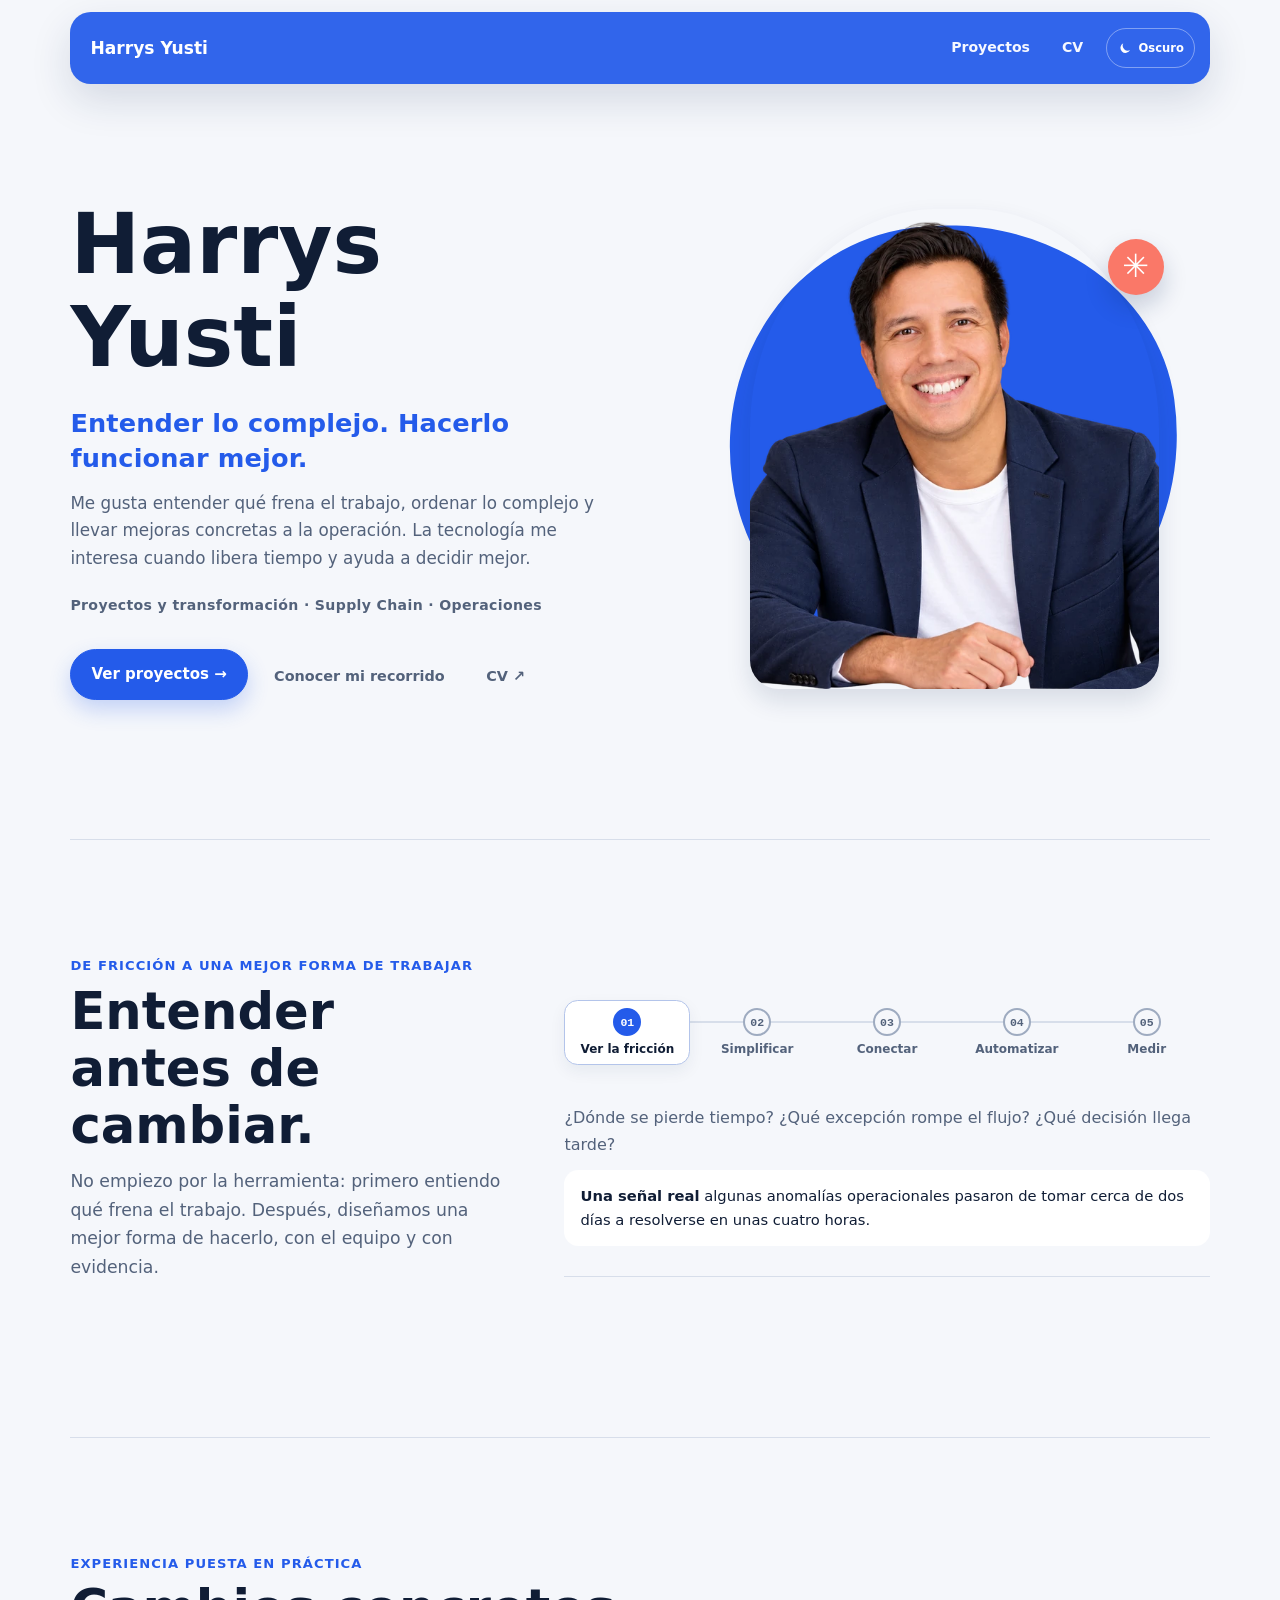
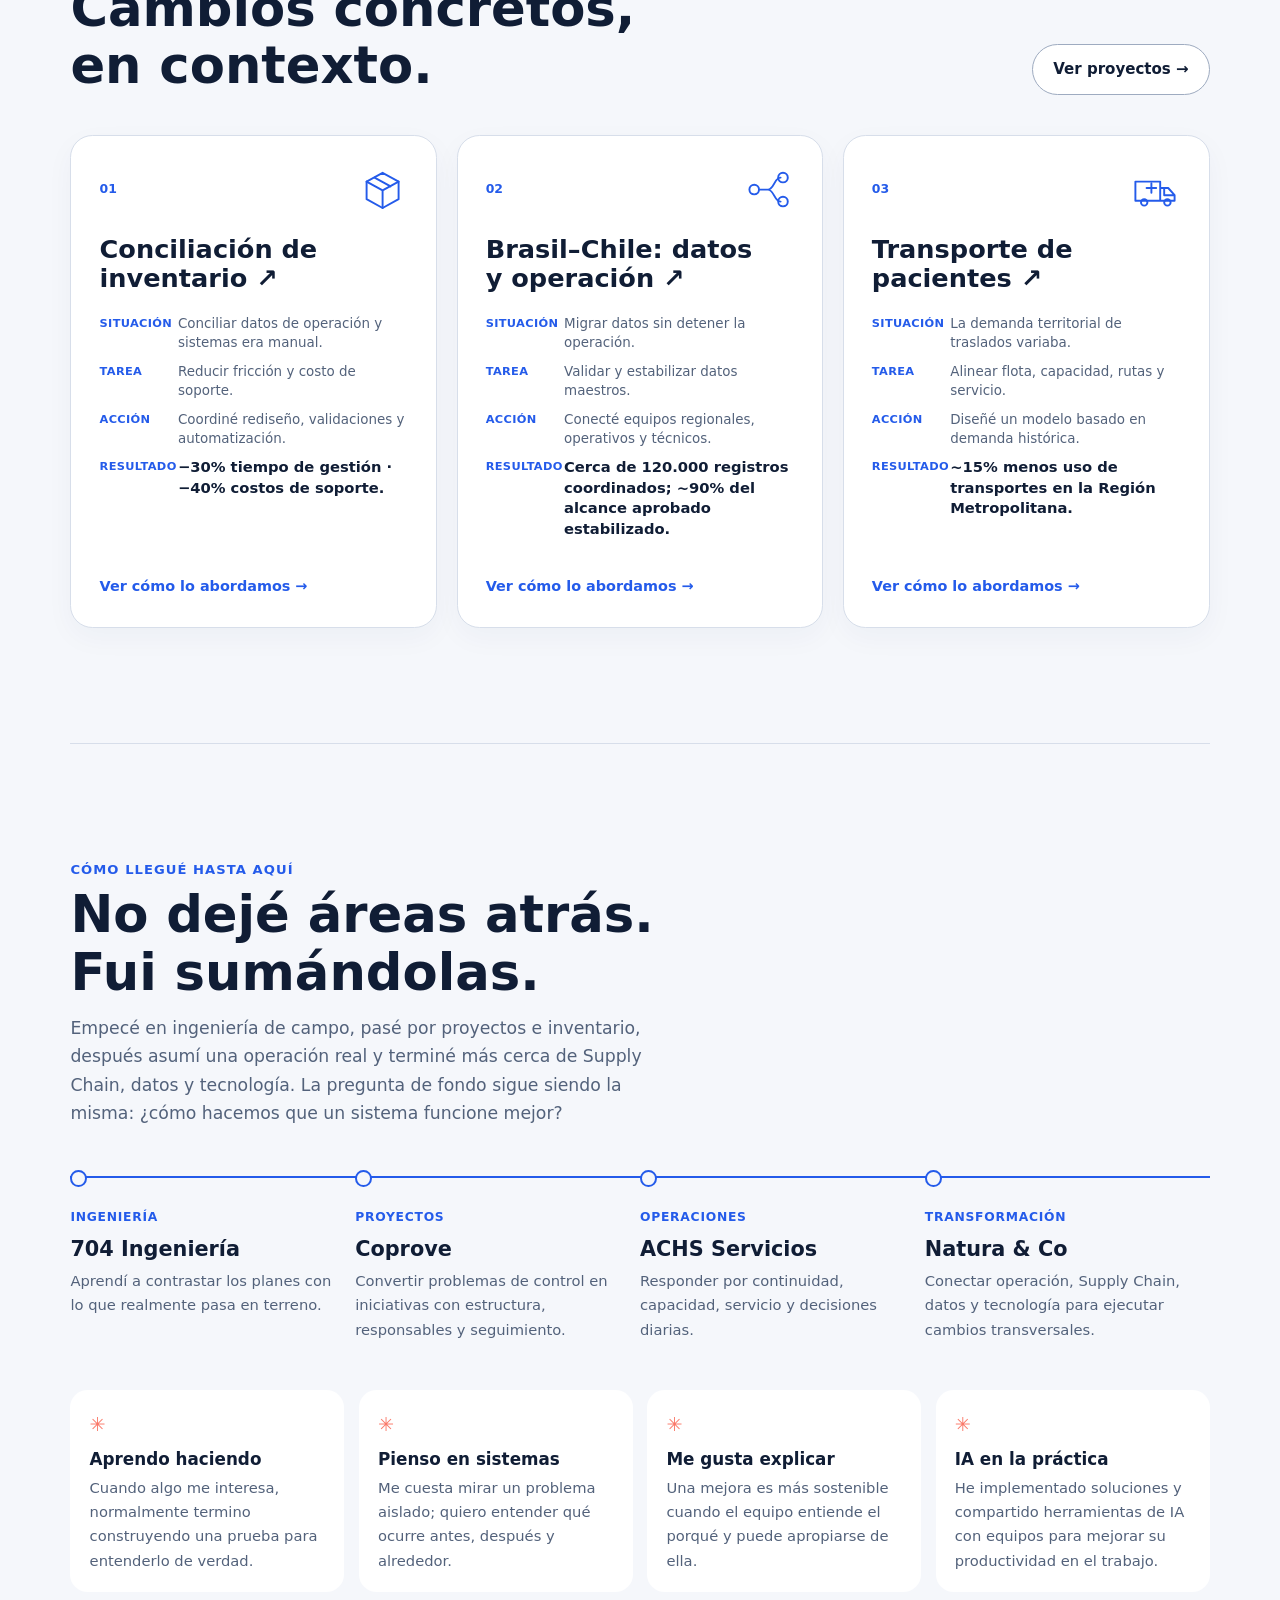
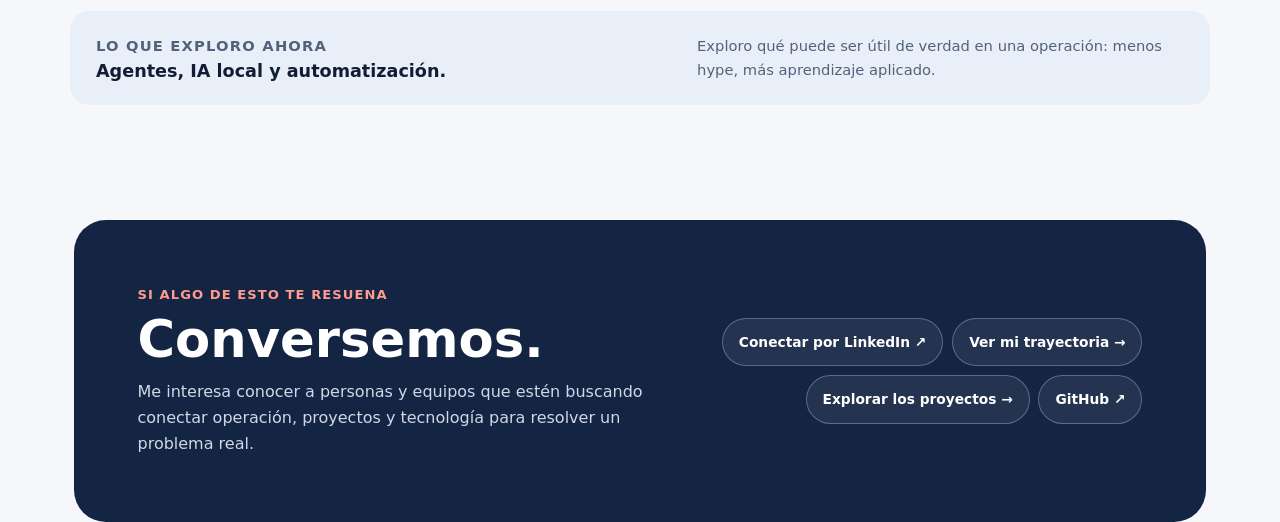
==== commit 68e16e90: "fix(site): polish featured project portfolio" ====
--- a/index.html
+++ b/index.html
@@ -1 +1 @@
-<!doctype html><html lang="es"><head><meta charset="utf-8"><meta name="viewport" content="width=device-width, initial-scale=1"><title>Harrys Yusti | Transformación, Proyectos y Supply Chain</title><meta name="description" content="Soy Harrys Yusti. Conecto personas, procesos y tecnología para que las mejoras lleguen al trabajo diario."><meta name="theme-color" content="#135eef"><meta property="og:type" content="profile"><meta property="og:title" content="Harrys Yusti | Transformación, Proyectos y Supply Chain"><meta property="og:description" content="Proyectos, transformación operacional, Supply Chain y mejora continua. Tecnología aplicada a problemas reales de operación."><meta property="og:locale" content="es_CL"><meta property="og:url" content="https://harrysxavio.github.io/"><meta property="og:image" content="https://harrysxavio.github.io/assets/operations-transformation-illustration.webp"><meta property="og:image:alt" content="Ilustración editorial de procesos y operaciones conectadas."><meta property="og:image:type" content="image/webp"><meta property="og:image:width" content="1536"><meta property="og:image:height" content="1024"><meta name="twitter:card" content="summary_large_image"><meta name="twitter:title" content="Harrys Yusti | Transformación, Proyectos y Supply Chain"><meta name="twitter:description" content="Conecto personas, procesos y tecnología para que las mejoras lleguen a la operación."><meta name="twitter:image" content="https://harrysxavio.github.io/assets/operations-transformation-illustration.webp"><meta name="twitter:image:alt" content="Ilustración editorial de procesos y operaciones conectadas."><link rel="canonical" href="https://harrysxavio.github.io/"><script type="application/ld+json">{"@context":"https://schema.org","@graph":[{"@type":"WebSite","@id":"https://harrysxavio.github.io/#website","url":"https://harrysxavio.github.io/","name":"Harrys Yusti"},{"@type":"ProfilePage","@id":"https://harrysxavio.github.io/#profile","url":"https://harrysxavio.github.io/","name":"Harrys Yusti | Perfil profesional","inLanguage":"es","mainEntity":{"@id":"https://harrysxavio.github.io/#person"}},{"@type":"Person","@id":"https://harrysxavio.github.io/#person","url":"https://harrysxavio.github.io/","name":"Harrys Yusti","jobTitle":"Mechanical Engineer | Projects, Supply Chain \u0026 Operational Transformation","description":"Ingeniero Mecánico con experiencia entre proyectos, operaciones y Supply Chain.","sameAs":["https://www.linkedin.com/in/h-yusti/","https://github.com/harrysxavio"]}]}</script><link rel="icon" href="/favicon.svg" type="image/svg+xml"><script>try{document.documentElement.dataset.theme=localStorage.getItem("harrys-site-theme")==="dark"?"dark":"light"}catch{document.documentElement.dataset.theme="light"}</script><link rel="stylesheet" href="/styles.css"></head><body><a class="skip-link" href="#main">Saltar al contenido</a><div class="page-shell"><header class="site-header" id="top"><a class="wordmark" href="/" aria-label="Harrys Yusti, inicio">Harrys Yusti</a><nav class="top-nav" aria-label="Navegación principal"><a href="/projects/">Proyectos</a><a href="/cv/">CV</a><a href="https://www.linkedin.com/in/h-yusti/" target="_blank" rel="noopener noreferrer">LinkedIn <span aria-hidden="true">↗</span></a></nav></header><main id="main" class="page-main page-main--home"><section class="hero" aria-labelledby="hero-title"><div class="hero-art"><div class="hero-art__shape"></div><figure class="hero-portrait"><img src="/assets/harrys-yusti-portrait.webp" alt="Retrato de Harrys Yusti" width="760" height="675"></figure><span class="hero-art__spark" aria-hidden="true">✳</span></div><div class="hero-copy"><h1 id="hero-title">Harrys Yusti</h1><p class="hero-thesis">Veo un proceso y me pregunto: ¿por qué lo hacemos así?</p><p class="hero-introduction">Me gusta entender qué frena el trabajo, ordenar lo complejo y llevar mejoras concretas a la operación. La tecnología me interesa cuando libera tiempo y ayuda a decidir mejor.</p><p class="hero-positioning">Proyectos y transformación · Supply Chain · Operaciones</p><div class="hero-actions"><a class="content-link" href="/projects/">Ver proyectos →</a><a class="content-link" href="#trayectoria">Conocer mi recorrido</a><a class="content-link" href="/cv/">CV ↗</a></div></div></section><section id="como-trabajo" class="signature-section" data-signature aria-labelledby="signature-title"><div class="section-heading"><p class="section-kicker">De fricción a una mejor forma de trabajar</p><h2 id="signature-title">No empiezo por la herramienta. Primero quiero entender qué está frenando el trabajo.</h2><p>Productividad es diseñar mejores formas de trabajar, con el equipo y con evidencia.</p></div><div class="signature-layout"><div class="signature-steps"><div class="signature-route" data-active-index="0" aria-hidden="true"><span class="signature-route__node" data-node="0" aria-hidden="true"></span><span class="signature-route__connection" data-connection="0" aria-hidden="true"></span><span class="signature-route__node" data-node="1" aria-hidden="true"></span><span class="signature-route__connection" data-connection="1" aria-hidden="true"></span><span class="signature-route__node" data-node="2" aria-hidden="true"></span><span class="signature-route__connection" data-connection="2" aria-hidden="true"></span><span class="signature-route__node" data-node="3" aria-hidden="true"></span><span class="signature-route__connection" data-connection="3" aria-hidden="true"></span><span class="signature-route__node" data-node="4" aria-hidden="true"></span></div><details id="ver" class="signature-step" open><summary><span class="signature-step__number">01</span><span class="signature-step__title">Ver la fricción</span></summary><div class="signature-step__content"><p>¿Dónde se pierde tiempo? ¿Qué excepción rompe el flujo? ¿Qué decisión llega tarde?</p><p class="signature-evidence"><strong>Una señal real</strong> algunas anomalías operacionales pasaron de tomar cerca de dos días a resolverse en unas cuatro horas.</p></div></details><details id="simplificar" class="signature-step"><summary><span class="signature-step__number">02</span><span class="signature-step__title">Simplificar</span></summary><div class="signature-step__content"><p>Antes de automatizar, conviene eliminar pasos, aclarar reglas y hacer el proceso más simple.</p><p class="signature-evidence"><strong>Una señal real</strong> la iniciativa de conciliación redujo 30% el tiempo de gestión y 40% los costos asociados al soporte.</p></div></details><details id="conectar" class="signature-step"><summary><span class="signature-step__number">03</span><span class="signature-step__title">Conectar</span></summary><div class="signature-step__content"><p>Conecto equipos, áreas y países para que avancen hacia el mismo resultado y el proyecto llegue bien a la operación.</p><p class="signature-evidence"><strong>Una señal real</strong> coordinación y validación entre Brasil y Chile para cerca de 120.000 registros maestros.</p></div></details><details id="automatizar" class="signature-step"><summary><span class="signature-step__number">04</span><span class="signature-step__title">Automatizar</span></summary><div class="signature-step__content"><p>En un Control Tower de Transporte, automatizamos la captura de estados de transportistas y ordenamos métricas e indicadores, foco del trabajo, tareas de Customer Service y control de costos.</p><p class="signature-evidence"><strong>Qué cambió</strong> el trabajo quedó más organizado y se liberaron horas significativas.</p></div></details><details id="medir" class="signature-step"><summary><span class="signature-step__number">05</span><span class="signature-step__title">Medir</span></summary><div class="signature-step__content"><p>El cambio no está terminado hasta entender qué mejoró en la operación.</p><p class="signature-evidence"><strong>Una señal real</strong> un modelo de asignación se asoció a ~15% menos uso de transportes para pacientes en la Región Metropolitana.</p></div></details></div><div class="signature-illustration"><img src="/assets/signature-route.svg" alt="" width="640" height="112"></div></div></section><section class="selected-work" aria-labelledby="transformations-title"><div class="section-heading section-heading--row"><div><p class="section-kicker">Experiencia puesta en práctica</p><h2 id="transformations-title">Tres proyectos. Una misma intención: que el trabajo avance mejor.</h2></div><a class="button button--quiet" href="/projects/">Ver proyectos →</a></div><div class="selected-projects"><article class="selected-project"><div class="selected-project__emblem" aria-hidden="true"><span>01</span><svg viewBox="0 0 64 64"><path d="M13 45 25 33l8 8 18-21M39 20h12v12"/></svg></div><h3><a href="/projects/inventory-reconciliation/">Conciliación de inventario <span aria-hidden="true">↗</span></a></h3><dl><div class="selected-project__fact"><dt>Situación</dt><dd>Conciliar datos de operación y sistemas era manual.</dd></div><div class="selected-project__fact"><dt>Tarea</dt><dd>Reducir fricción y costo de soporte.</dd></div><div class="selected-project__fact"><dt>Acción</dt><dd>Coordiné rediseño, validaciones y automatización.</dd></div><div class="selected-project__fact"><dt>Resultado</dt><dd>−30% tiempo de gestión · −40% costos de soporte.</dd></div></dl><a class="text-link" href="/projects/inventory-reconciliation/">Ver el caso <span aria-hidden="true">→</span></a></article><article class="selected-project"><div class="selected-project__emblem" aria-hidden="true"><span>02</span><svg viewBox="0 0 64 64"><path d="M13 45 25 33l8 8 18-21M39 20h12v12"/></svg></div><h3><a href="/projects/brazil-chile-data-migration/">Brasil–Chile: datos y operación <span aria-hidden="true">↗</span></a></h3><dl><div class="selected-project__fact"><dt>Situación</dt><dd>Migrar datos sin detener la operación.</dd></div><div class="selected-project__fact"><dt>Tarea</dt><dd>Validar y estabilizar datos maestros.</dd></div><div class="selected-project__fact"><dt>Acción</dt><dd>Conecté equipos regionales, operativos y técnicos.</dd></div><div class="selected-project__fact"><dt>Resultado</dt><dd>Cerca de 120.000 registros coordinados; ~90% del alcance aprobado estabilizado.</dd></div></dl><a class="text-link" href="/projects/brazil-chile-data-migration/">Ver el caso <span aria-hidden="true">→</span></a></article><article class="selected-project"><div class="selected-project__emblem" aria-hidden="true"><span>03</span><svg viewBox="0 0 64 64"><path d="M13 45 25 33l8 8 18-21M39 20h12v12"/></svg></div><h3><a href="/projects/patient-transport-optimization/">Transporte de pacientes <span aria-hidden="true">↗</span></a></h3><dl><div class="selected-project__fact"><dt>Situación</dt><dd>La demanda territorial de traslados variaba.</dd></div><div class="selected-project__fact"><dt>Tarea</dt><dd>Alinear flota, capacidad, rutas y servicio.</dd></div><div class="selected-project__fact"><dt>Acción</dt><dd>Diseñé un modelo basado en demanda histórica.</dd></div><div class="selected-project__fact"><dt>Resultado</dt><dd>~15% menos uso de transportes en la Región Metropolitana.</dd></div></dl><a class="text-link" href="/projects/patient-transport-optimization/">Ver el caso <span aria-hidden="true">→</span></a></article></div></section><section id="trayectoria" class="career-section" aria-labelledby="career-title"><div class="section-heading"><p class="section-kicker">Lo que exploro ahora</p><h2 id="career-title">He ido sumando herramientas para hacer que el trabajo funcione mejor.</h2><p>Empecé en ingeniería de campo, pasé por proyectos e inventario, después asumí una operación real y terminé más cerca de Supply Chain, datos y tecnología. La pregunta de fondo sigue siendo la misma: ¿cómo hacemos que un sistema funcione mejor?</p></div><ol class="career-timeline"><li class="career-milestone"><span class="career-milestone__phase">Ingeniería</span><h3>704 Ingeniería</h3><p>Aprendí a contrastar los planes con lo que realmente pasa en terreno.</p></li><li class="career-milestone"><span class="career-milestone__phase">Proyectos</span><h3>Coprove</h3><p>Convertir problemas de control en iniciativas con estructura, responsables y seguimiento.</p></li><li class="career-milestone"><span class="career-milestone__phase">Operaciones</span><h3>ACHS Servicios</h3><p>Responder por continuidad, capacidad, servicio y decisiones diarias.</p></li><li class="career-milestone"><span class="career-milestone__phase">Transformación</span><h3>Natura &amp; Co</h3><p>Conectar operación, Supply Chain, datos y tecnología para ejecutar cambios transversales.</p></li></ol><div class="career-notes"><article class="career-note"><span aria-hidden="true">✳</span><h3>Aprendo haciendo</h3><p>Cuando algo me interesa, normalmente termino construyendo una prueba para entenderlo de verdad.</p></article><article class="career-note"><span aria-hidden="true">✳</span><h3>Pienso en sistemas</h3><p>Me cuesta mirar un problema aislado; quiero entender qué ocurre antes, después y alrededor.</p></article><article class="career-note"><span aria-hidden="true">✳</span><h3>Me gusta explicar</h3><p>Una mejora es más sostenible cuando el equipo entiende el porqué y puede apropiarse de ella.</p></article><article class="career-note"><span aria-hidden="true">✳</span><h3>IA en la práctica</h3><p>He implementado soluciones y compartido herramientas de IA con equipos para mejorar su productividad en el trabajo.</p></article></div><div class="career-exploration"><h3>Agentes, IA local y automatización.</h3><p>Exploro qué puede ser útil de verdad en una operación: menos hype, más aprendizaje aplicado.</p></div></section><section id="contacto" class="contact-section" aria-labelledby="contact-title"><div><p class="section-kicker">Si algo de esto te resuena</p><h2 id="contact-title">Conversemos.</h2><p>Me interesa conocer a personas y equipos que estén buscando conectar operación, proyectos y tecnología para resolver un problema real.</p></div><nav aria-label="Más información y contacto" class="contact-links"><a class="button button--contact" href="https://www.linkedin.com/in/h-yusti/">Conectar por LinkedIn ↗</a><a class="button button--contact" href="/cv/">Ver mi trayectoria →</a><a class="button button--contact" href="/projects/">Explorar los proyectos →</a><a class="button button--contact" href="https://github.com/harrysxavio">GitHub ↗</a></nav></section></main><footer class="site-footer simple-footer"><span>Harrys Yusti</span><a href="/projects/">Proyectos</a><a href="/">Inicio</a><a href="https://www.linkedin.com/in/h-yusti/" target="_blank" rel="noopener noreferrer">LinkedIn ↗</a></footer></div><script src="/script.js" defer></script></body></html>
+<!doctype html><html lang="es"><head><meta charset="utf-8"><meta name="viewport" content="width=device-width, initial-scale=1"><title>Harrys Yusti | Transformación, Proyectos y Supply Chain</title><meta name="description" content="Soy Harrys Yusti. Conecto personas, procesos y tecnología para que las mejoras lleguen al trabajo diario."><meta name="theme-color" content="#135eef"><meta property="og:type" content="profile"><meta property="og:title" content="Harrys Yusti | Transformación, Proyectos y Supply Chain"><meta property="og:description" content="Proyectos, transformación operacional, Supply Chain y mejora continua. Tecnología aplicada a problemas reales de operación."><meta property="og:locale" content="es_CL"><meta property="og:url" content="https://harrysxavio.github.io/"><meta property="og:image" content="https://harrysxavio.github.io/assets/operations-transformation-illustration.webp"><meta property="og:image:alt" content="Ilustración editorial de procesos y operaciones conectadas."><meta property="og:image:type" content="image/webp"><meta property="og:image:width" content="1536"><meta property="og:image:height" content="1024"><meta name="twitter:card" content="summary_large_image"><meta name="twitter:title" content="Harrys Yusti | Transformación, Proyectos y Supply Chain"><meta name="twitter:description" content="Conecto personas, procesos y tecnología para que las mejoras lleguen a la operación."><meta name="twitter:image" content="https://harrysxavio.github.io/assets/operations-transformation-illustration.webp"><meta name="twitter:image:alt" content="Ilustración editorial de procesos y operaciones conectadas."><link rel="canonical" href="https://harrysxavio.github.io/"><script type="application/ld+json">{"@context":"https://schema.org","@graph":[{"@type":"WebSite","@id":"https://harrysxavio.github.io/#website","url":"https://harrysxavio.github.io/","name":"Harrys Yusti"},{"@type":"ProfilePage","@id":"https://harrysxavio.github.io/#profile","url":"https://harrysxavio.github.io/","name":"Harrys Yusti | Perfil profesional","inLanguage":"es","mainEntity":{"@id":"https://harrysxavio.github.io/#person"}},{"@type":"Person","@id":"https://harrysxavio.github.io/#person","url":"https://harrysxavio.github.io/","name":"Harrys Yusti","jobTitle":"Mechanical Engineer | Projects, Supply Chain \u0026 Operational Transformation","description":"Ingeniero Mecánico con experiencia entre proyectos, operaciones y Supply Chain.","sameAs":["https://www.linkedin.com/in/h-yusti/","https://github.com/harrysxavio"]}]}</script><link rel="icon" href="/favicon.svg" type="image/svg+xml"><script>try{document.documentElement.dataset.theme=localStorage.getItem("harrys-site-theme")==="dark"?"dark":"light"}catch{document.documentElement.dataset.theme="light"}</script><link rel="stylesheet" href="/styles.css"></head><body><a class="skip-link" href="#main">Saltar al contenido</a><div class="page-shell"><header class="site-header" id="top"><a class="wordmark" href="/" aria-label="Harrys Yusti, inicio">Harrys Yusti</a><nav class="top-nav" aria-label="Navegación principal"><a href="/projects/">Proyectos</a><a href="/cv/">CV</a></nav></header><main id="main" class="page-main page-main--home"><section class="hero" aria-labelledby="hero-title"><div class="hero-art"><div class="hero-art__shape"></div><figure class="hero-portrait"><img src="/assets/harrys-yusti-portrait.webp" alt="Retrato de Harrys Yusti" width="760" height="675"></figure><span class="hero-art__spark" aria-hidden="true">✳</span></div><div class="hero-copy"><h1 id="hero-title">Harrys Yusti</h1><p class="hero-thesis">Entender lo complejo. Hacerlo funcionar mejor.</p><p class="hero-introduction">Me gusta entender qué frena el trabajo, ordenar lo complejo y llevar mejoras concretas a la operación. La tecnología me interesa cuando libera tiempo y ayuda a decidir mejor.</p><p class="hero-positioning">Proyectos y transformación · Supply Chain · Operaciones</p><div class="hero-actions"><a class="button" href="/projects/">Ver proyectos →</a><a class="text-link text-link--secondary" href="#trayectoria">Conocer mi recorrido</a><a class="text-link text-link--secondary" href="/cv/">CV ↗</a></div></div></section><section id="como-trabajo" class="signature-section" data-signature aria-labelledby="signature-title"><div class="signature-layout"><div class="section-heading"><p class="section-kicker">De fricción a una mejor forma de trabajar</p><h2 id="signature-title">Entender antes de cambiar.</h2><p>No empiezo por la herramienta: primero entiendo qué frena el trabajo. Después, diseñamos una mejor forma de hacerlo, con el equipo y con evidencia.</p></div><div class="signature-steps"><div class="signature-route" data-active-index="0" aria-hidden="true"><span class="signature-route__node" data-node="0" aria-hidden="true"></span><span class="signature-route__connection" data-connection="0" aria-hidden="true"></span><span class="signature-route__node" data-node="1" aria-hidden="true"></span><span class="signature-route__connection" data-connection="1" aria-hidden="true"></span><span class="signature-route__node" data-node="2" aria-hidden="true"></span><span class="signature-route__connection" data-connection="2" aria-hidden="true"></span><span class="signature-route__node" data-node="3" aria-hidden="true"></span><span class="signature-route__connection" data-connection="3" aria-hidden="true"></span><span class="signature-route__node" data-node="4" aria-hidden="true"></span></div><details id="ver" class="signature-step" open><summary><span class="signature-step__number">01</span><span class="signature-step__title">Ver la fricción</span></summary><div class="signature-step__content"><p>¿Dónde se pierde tiempo? ¿Qué excepción rompe el flujo? ¿Qué decisión llega tarde?</p><p class="signature-evidence"><strong>Una señal real</strong> algunas anomalías operacionales pasaron de tomar cerca de dos días a resolverse en unas cuatro horas.</p></div></details><details id="simplificar" class="signature-step"><summary><span class="signature-step__number">02</span><span class="signature-step__title">Simplificar</span></summary><div class="signature-step__content"><p>Antes de automatizar, conviene eliminar pasos, aclarar reglas y hacer el proceso más simple.</p><p class="signature-evidence"><strong>Una señal real</strong> la iniciativa de conciliación redujo 30% el tiempo de gestión y 40% los costos asociados al soporte.</p></div></details><details id="conectar" class="signature-step"><summary><span class="signature-step__number">03</span><span class="signature-step__title">Conectar</span></summary><div class="signature-step__content"><p>Conecto equipos, áreas y países para que avancen hacia el mismo resultado y el proyecto llegue bien a la operación.</p><p class="signature-evidence"><strong>Una señal real</strong> coordinación y validación entre Brasil y Chile para cerca de 120.000 registros maestros.</p></div></details><details id="automatizar" class="signature-step"><summary><span class="signature-step__number">04</span><span class="signature-step__title">Automatizar</span></summary><div class="signature-step__content"><p>En un Control Tower de Transporte, automatizamos la captura de estados de transportistas y ordenamos métricas e indicadores, foco del trabajo, tareas de Customer Service y control de costos.</p><p class="signature-evidence"><strong>Qué cambió</strong> el trabajo quedó más organizado y se liberaron horas significativas.</p></div></details><details id="medir" class="signature-step"><summary><span class="signature-step__number">05</span><span class="signature-step__title">Medir</span></summary><div class="signature-step__content"><p>El cambio no está terminado hasta entender qué mejoró en la operación.</p><p class="signature-evidence"><strong>Una señal real</strong> un modelo de asignación se asoció a ~15% menos uso de transportes para pacientes en la Región Metropolitana.</p></div></details></div></div></section><section class="selected-work" aria-labelledby="transformations-title"><div class="section-heading section-heading--row"><div><p class="section-kicker">Experiencia puesta en práctica</p><h2 id="transformations-title">Cambios concretos, en contexto.</h2></div><a class="button button--quiet" href="/projects/">Ver proyectos →</a></div><div class="selected-projects"><article class="selected-project"><div class="selected-project__emblem" aria-hidden="true"><span>01</span><svg viewBox="0 0 64 64"><path d="m12 22 20-11 20 11v22L32 55 12 44V22Z"/><path d="m12 22 20 11 20-11M32 33v22M22 17l20 11"/></svg></div><h3><a href="/projects/inventory-reconciliation/">Conciliación de inventario <span aria-hidden="true">↗</span></a></h3><dl><div class="selected-project__fact selected-project__fact--situation"><dt>Situación</dt><dd>Conciliar datos de operación y sistemas era manual.</dd></div><div class="selected-project__fact selected-project__fact--task"><dt>Tarea</dt><dd>Reducir fricción y costo de soporte.</dd></div><div class="selected-project__fact selected-project__fact--contribution"><dt>Acción</dt><dd>Coordiné rediseño, validaciones y automatización.</dd></div><div class="selected-project__fact selected-project__fact--result"><dt>Resultado</dt><dd>−30% tiempo de gestión · −40% costos de soporte.</dd></div></dl><a class="text-link" href="/projects/inventory-reconciliation/">Ver cómo lo abordamos →</a></article><article class="selected-project"><div class="selected-project__emblem" aria-hidden="true"><span>02</span><svg viewBox="0 0 64 64"><circle cx="14" cy="32" r="6"/><circle cx="50" cy="17" r="6"/><circle cx="50" cy="47" r="6"/><path d="M20 32h11c8 0 8-15 16-15M31 32c8 0 8 15 16 15"/></svg></div><h3><a href="/projects/brazil-chile-data-migration/">Brasil–Chile: datos y operación <span aria-hidden="true">↗</span></a></h3><dl><div class="selected-project__fact selected-project__fact--situation"><dt>Situación</dt><dd>Migrar datos sin detener la operación.</dd></div><div class="selected-project__fact selected-project__fact--task"><dt>Tarea</dt><dd>Validar y estabilizar datos maestros.</dd></div><div class="selected-project__fact selected-project__fact--contribution"><dt>Acción</dt><dd>Conecté equipos regionales, operativos y técnicos.</dd></div><div class="selected-project__fact selected-project__fact--result"><dt>Resultado</dt><dd>Cerca de 120.000 registros coordinados; ~90% del alcance aprobado estabilizado.</dd></div></dl><a class="text-link" href="/projects/brazil-chile-data-migration/">Ver cómo lo abordamos →</a></article><article class="selected-project"><div class="selected-project__emblem" aria-hidden="true"><span>03</span><svg viewBox="0 0 64 64"><path d="M8 22h31v24H8zM39 30h10l8 9v7H39zM44 30v9h13"/><circle cx="19" cy="48" r="4"/><circle cx="48" cy="48" r="4"/><path d="M22 30h12M28 24v12"/></svg></div><h3><a href="/projects/patient-transport-optimization/">Transporte de pacientes <span aria-hidden="true">↗</span></a></h3><dl><div class="selected-project__fact selected-project__fact--situation"><dt>Situación</dt><dd>La demanda territorial de traslados variaba.</dd></div><div class="selected-project__fact selected-project__fact--task"><dt>Tarea</dt><dd>Alinear flota, capacidad, rutas y servicio.</dd></div><div class="selected-project__fact selected-project__fact--contribution"><dt>Acción</dt><dd>Diseñé un modelo basado en demanda histórica.</dd></div><div class="selected-project__fact selected-project__fact--result"><dt>Resultado</dt><dd>~15% menos uso de transportes en la Región Metropolitana.</dd></div></dl><a class="text-link" href="/projects/patient-transport-optimization/">Ver cómo lo abordamos →</a></article></div></section><section id="trayectoria" class="career-section" aria-labelledby="career-title"><div class="section-heading"><p class="section-kicker">Cómo llegué hasta aquí</p><h2 id="career-title">No dejé áreas atrás. Fui sumándolas.</h2><p>Empecé en ingeniería de campo, pasé por proyectos e inventario, después asumí una operación real y terminé más cerca de Supply Chain, datos y tecnología. La pregunta de fondo sigue siendo la misma: ¿cómo hacemos que un sistema funcione mejor?</p></div><ol class="career-timeline"><li class="career-milestone"><span class="career-milestone__phase">Ingeniería</span><h3>704 Ingeniería</h3><p>Aprendí a contrastar los planes con lo que realmente pasa en terreno.</p></li><li class="career-milestone"><span class="career-milestone__phase">Proyectos</span><h3>Coprove</h3><p>Convertir problemas de control en iniciativas con estructura, responsables y seguimiento.</p></li><li class="career-milestone"><span class="career-milestone__phase">Operaciones</span><h3>ACHS Servicios</h3><p>Responder por continuidad, capacidad, servicio y decisiones diarias.</p></li><li class="career-milestone"><span class="career-milestone__phase">Transformación</span><h3>Natura &amp; Co</h3><p>Conectar operación, Supply Chain, datos y tecnología para ejecutar cambios transversales.</p></li></ol><div class="career-notes"><article class="career-note"><span aria-hidden="true">✳</span><h3>Aprendo haciendo</h3><p>Cuando algo me interesa, normalmente termino construyendo una prueba para entenderlo de verdad.</p></article><article class="career-note"><span aria-hidden="true">✳</span><h3>Pienso en sistemas</h3><p>Me cuesta mirar un problema aislado; quiero entender qué ocurre antes, después y alrededor.</p></article><article class="career-note"><span aria-hidden="true">✳</span><h3>Me gusta explicar</h3><p>Una mejora es más sostenible cuando el equipo entiende el porqué y puede apropiarse de ella.</p></article><article class="career-note"><span aria-hidden="true">✳</span><h3>IA en la práctica</h3><p>He implementado soluciones y compartido herramientas de IA con equipos para mejorar su productividad en el trabajo.</p></article></div><div class="career-exploration"><div><p class="section-kicker">Lo que exploro ahora</p><h3>Agentes, IA local y automatización.</h3></div><p>Exploro qué puede ser útil de verdad en una operación: menos hype, más aprendizaje aplicado.</p></div></section><section id="contacto" class="contact-section" aria-labelledby="contact-title"><div><p class="section-kicker">Si algo de esto te resuena</p><h2 id="contact-title">Conversemos.</h2><p class="contact-introduction">Me interesa conocer a personas y equipos que estén buscando conectar operación, proyectos y tecnología para resolver un problema real.</p></div><nav aria-label="Más información y contacto" class="contact-links"><a class="button button--contact" href="https://www.linkedin.com/in/h-yusti/">Conectar por LinkedIn ↗</a><a class="button button--contact" href="/cv/">Ver mi trayectoria →</a><a class="button button--contact" href="/projects/">Explorar los proyectos →</a><a class="button button--contact" href="https://github.com/harrysxavio">GitHub ↗</a></nav></section></main><footer class="site-footer simple-footer"><span class="footer-name">Harrys Yusti</span><a href="/projects/">Proyectos</a><a href="/">Inicio</a><a href="https://www.linkedin.com/in/h-yusti/" target="_blank" rel="noopener noreferrer">LinkedIn ↗</a></footer></div><script src="/script.js" defer></script></body></html>
--- a/styles.css
+++ b/styles.css
@@ -1,207 +1,10 @@
+/* Design tokens, reset, and shared foundations. */
 :root {
   color-scheme: light;
-  --paper: #f4f0e7;
-  --paper-deep: #ece6da;
-  --surface: #fbf9f4;
-  --surface-raised: #fffdf8;
-  --ink: #172d45;
-  --ink-soft: #4d5d69;
-  --red: #a33d34;
-  --blue: #d7e3e9;
-  --rule: #b9b6ab;
-  --rule-dark: #87909a;
-  --contact-kicker: #e18176;
-  --serif: Georgia, "Times New Roman", serif;
-  --sans: Arial, Helvetica, sans-serif;
-  --mono: "Courier New", Courier, monospace;
-  --measure: 78rem;
-  --gutter: clamp(1rem, 5vw, 4.5rem);
-}
-
-:root[data-theme="dark"] {
-  color-scheme: dark;
-  --paper: #101822;
-  --paper-deep: #172435;
-  --surface: #172435;
-  --surface-raised: #1d2d40;
-  --ink: #f0ede5;
-  --ink-soft: #c0c9d0;
-  --red: #f08a7e;
-  --blue: #20374a;
-  --rule: #35495b;
-  --rule-dark: #607285;
-  --contact-kicker: #f08a7e;
-}
-
-* { box-sizing: border-box; }
-html { scroll-behavior: smooth; scroll-padding-top: 1rem; }
-body { margin: 0; background: var(--paper); color: var(--ink); font-family: var(--sans); font-size: 1rem; line-height: 1.65; -webkit-font-smoothing: antialiased; }
-img { display: block; max-width: 100%; height: auto; }
-a { color: inherit; }
-a:focus-visible, button:focus-visible, input:focus-visible, summary:focus-visible { outline: 3px solid var(--red); outline-offset: 4px; }
-::selection { background: var(--blue); color: var(--ink); }
-[hidden] { display: none !important; }
-.page-shell { max-width: 100rem; margin-inline: auto; padding-inline: var(--gutter); }
-.skip-link { position: fixed; z-index: 10; top: .75rem; left: .75rem; transform: translateY(-160%); padding: .65rem .9rem; background: var(--ink); color: var(--paper); font-weight: 700; }
-.skip-link:focus { transform: translateY(0); }
-.site-header { display: flex; align-items: center; justify-content: space-between; gap: 1rem 2rem; min-height: 4.5rem; border-bottom: 1px solid var(--rule-dark); }
-.wordmark { flex: 0 1 auto; color: var(--ink); font-family: var(--serif); font-size: 1.2rem; font-weight: 700; letter-spacing: .015em; line-height: 1.2; text-decoration: none; }
-.top-nav { display: flex; flex-wrap: wrap; align-items: center; gap: .2rem clamp(.6rem, 2vw, 1.75rem); }
-.top-nav a, .simple-footer a { display: inline-flex; align-items: center; gap: .25rem; min-height: 2.75rem; color: var(--ink); font-size: .77rem; font-weight: 700; text-decoration: none; }
-.top-nav a:hover, .simple-footer a:hover, .content-link:hover, .project-card__action:hover { color: var(--red); }
-.top-nav [aria-current="page"] { color: var(--red); }
-.theme-toggle { display: inline-flex; align-items: center; gap: .4rem; min-height: 2.5rem; padding: .45rem .65rem; border: 1px solid var(--rule-dark); border-radius: 999px; background: transparent; color: var(--ink); font: 700 .68rem var(--sans); cursor: pointer; }
-.theme-toggle__icon { width: .9rem; height: .9rem; fill: currentColor; }
-.page-main { max-width: var(--measure); margin-inline: auto; }
-.page-main--home { max-width: none; }
-.content-heading { color: var(--ink); font-family: var(--serif); font-weight: 400; letter-spacing: -.012em; line-height: 1.12; }
-.content-heading--1 { margin: 0 0 1rem; font-size: clamp(3.4rem, 7vw, 6rem); letter-spacing: -.008em; }
-.content-heading--2 { margin: 0 0 1rem; font-size: clamp(2rem, 4.1vw, 3.6rem); }
-.content-heading--3 { margin: 0 0 .7rem; font-size: clamp(1.4rem, 2.3vw, 2rem); }
-.content-copy { max-width: 68ch; margin: 0 0 .9rem; color: var(--ink-soft); }
-.content-link { display: inline-flex; align-items: center; min-height: 2.75rem; margin: .25rem 1rem .25rem 0; border-bottom: 1px solid var(--red); color: var(--ink); font-size: .8rem; font-weight: 700; text-decoration: none; }
-.content-block--contentSection { padding-block: clamp(2.5rem, 6vw, 5rem); border-bottom: 1px solid var(--rule-dark); }
-.content-block--contentSection > .content-block--contentGroup { min-width: 0; }
-.content-block--contentSection .content-copy:last-child { margin-bottom: 0; }
-.content-block--media { margin: 0; }
-.content-block--media img { width: 100%; }
-.page-main--home > .content-block--contentSection:first-child { display: grid; grid-template-columns: minmax(0, 1.16fr) minmax(16rem, .84fr); align-items: center; gap: clamp(2rem, 5vw, 5rem); min-height: min(43rem, 76vh); padding-block: clamp(3rem, 7vw, 6rem); }
-.page-main--home > .content-block--contentSection:first-child .content-copy:nth-of-type(1) { max-width: 25ch; margin-bottom: 1rem; color: var(--ink); font-family: var(--serif); font-size: clamp(1.6rem, 2.7vw, 2.3rem); line-height: 1.2; }
-.page-main--home > .content-block--contentSection:first-child .content-copy:nth-of-type(2) { max-width: 47ch; font-size: clamp(1rem, 1.3vw, 1.15rem); }
-.page-main--home > .content-block--contentSection:first-child .content-copy:nth-of-type(3) { color: var(--red); font-size: .78rem; font-weight: 700; }
-.page-main--home > .content-block--contentSection:first-child .content-block--media { max-width: 34rem; justify-self: end; padding: .75rem 0 .75rem .75rem; border-left: 1px solid var(--red); }
-.page-main--home > .content-block--contentSection:first-child .content-block--media img { max-height: 32rem; object-fit: contain; }
-.page-main--home > .content-block--contentSection:nth-child(2) { display: grid; grid-template-columns: minmax(15rem, .85fr) minmax(0, 1.15fr); gap: 2rem clamp(2rem, 5vw, 5rem); margin-inline: calc(-1 * var(--gutter)); padding-inline: var(--gutter); background: var(--blue); }
-.page-main--home > .content-block--contentSection:nth-child(2) .content-block--contentGroup:first-child { align-self: center; }
-.page-main--home > .content-block--contentSection:nth-child(2) .content-block--contentGroup:first-child .content-copy:first-child { color: var(--red); font: 700 .68rem var(--mono); letter-spacing: .06em; text-transform: uppercase; }
-.page-main--home > .content-block--contentSection:nth-child(2) > .content-block--contentGroup:nth-child(2) > .content-block--contentGroup:first-child { margin-bottom: 1.5rem; }
-.page-main--home details { border-top: 1px solid var(--rule-dark); }
-.page-main--home details:last-child { border-bottom: 1px solid var(--rule-dark); }
-.page-main--home summary { display: flex; align-items: baseline; gap: 1rem; min-height: 3.45rem; padding: .8rem .2rem .7rem 0; cursor: pointer; list-style: none; font-family: var(--serif); font-size: clamp(1.18rem, 1.7vw, 1.48rem); }
-.page-main--home summary::-webkit-details-marker { display: none; }
-.page-main--home details > .content-block { padding: 0 0 1rem 2.2rem; }
-.page-main--home > .content-block--contentSection:nth-child(n+3) { display: grid; grid-template-columns: minmax(12rem, .38fr) minmax(0, 1fr); gap: 1.5rem clamp(2rem, 5vw, 4rem); }
-.page-main--home > .content-block--contentSection:nth-child(n+3) > .content-block--contentGroup:first-child { align-self: start; }
-.page-main--home > .content-block--contentSection:nth-child(n+3) > .content-block--contentGroup:first-child .content-heading { max-width: 16ch; }
-.page-main--home > .content-block--contentSection:nth-child(n+3) > .content-block--contentGroup:last-child { min-width: 0; }
-.page-main--home > .content-block--contentSection:nth-child(4) { background: var(--paper-deep); }
-.page-main--home > .content-block--contentSection:last-child { margin-inline: calc(-1 * var(--gutter)); padding-inline: var(--gutter); background: var(--ink); color: var(--paper); }
-.page-main--home > .content-block--contentSection:last-child .content-heading, .page-main--home > .content-block--contentSection:last-child .content-copy { color: var(--paper); }
-.page-main--home > .content-block--contentSection:last-child .content-heading { max-width: 18ch; font-size: clamp(2.5rem, 5.3vw, 4.4rem); }
-.page-main--home > .content-block--contentSection:last-child .content-link { color: var(--paper); }
-.page-main--home > .content-block--contentSection:last-child .content-link:hover { color: var(--contact-kicker); }
-.simple-footer { display: flex; flex-wrap: wrap; align-items: center; gap: .5rem 1.5rem; min-height: 4rem; border-top: 1px solid var(--rule-dark); }
-.simple-footer > span:first-child { margin-right: auto; font-family: var(--serif); font-size: 1rem; }
-.page-main--projectPortfolio, .page-main--cvPage { min-height: 65vh; padding-bottom: clamp(3rem, 6vw, 5rem); }
-.page-main--projectPortfolio > .content-block--contentSection, .page-main--cvPage > .content-block--contentSection { padding-top: clamp(2rem, 5vw, 4rem); }
-.page-main--projectPortfolio > .content-block--contentSection > .content-block--contentGroup:only-child, .page-main--cvPage > .content-block--contentSection > .content-block--contentGroup:only-child { max-width: 60rem; }
-.page-main--projectPortfolio .content-heading--1, .page-main--cvPage .content-heading--1 { font-size: clamp(3rem, 5vw, 4.6rem); }
-.page-main--projectPortfolio .content-block--linkGroup { display: flex; flex-wrap: wrap; align-items: center; gap: .2rem .6rem; }
-.page-main--projectPortfolio .content-block--linkGroup .content-link { min-height: 1.6rem; margin: 0; border: 0; font-size: .72rem; }
-.page-main--cvPage .content-block--linkGroup, .page-main--brazil-chile-data-migration .content-block--linkGroup, .page-main--inventory-reconciliation .content-block--linkGroup, .page-main--patient-transport-optimization .content-block--linkGroup, .page-main--picking-line-balancing .content-block--linkGroup { display: flex; flex-wrap: wrap; align-items: center; gap: .2rem .7rem; }
-.page-main--cvPage .content-block--linkGroup .content-link, .page-main--brazil-chile-data-migration .content-block--linkGroup .content-link, .page-main--inventory-reconciliation .content-block--linkGroup .content-link, .page-main--patient-transport-optimization .content-block--linkGroup .content-link, .page-main--picking-line-balancing .content-block--linkGroup .content-link { min-height: 1.6rem; margin: 0; border: 0; font-size: .72rem; }
-.project-filters { display: grid; grid-template-columns: minmax(15rem, .7fr) minmax(0, 1.5fr) auto; align-items: end; gap: .45rem 1rem; margin: 2rem 0 1rem; padding: 1rem; background: var(--surface); border: 1px solid var(--rule); }
-.project-search-label, .project-filter-tags legend { color: var(--ink); font-size: .73rem; font-weight: 700; }
-.project-search-label { display: block; grid-column: 1; grid-row: 1; margin-bottom: 0; }
-.project-filters input[type="search"] { width: 100%; min-height: 2.7rem; padding: .55rem .7rem; border: 1px solid var(--rule-dark); border-radius: 0; background: var(--surface-raised); color: var(--ink); font: inherit; }
-.project-filters input[type="search"] { grid-column: 1; grid-row: 2; }
-.project-filter-tags { grid-column: 2; grid-row: 1 / 3; min-width: 0; margin: 0; padding: 0; border: 0; }
-.project-filter-tags legend { margin-bottom: .35rem; }
-.project-filter-tags__options { display: flex; flex-wrap: wrap; gap: .35rem; }
-.project-filter-tag { display: inline-flex; align-items: center; gap: .35rem; min-height: 2rem; padding: .15rem .45rem; border: 1px solid var(--rule); background: var(--paper); color: var(--ink-soft); font-size: .68rem; cursor: pointer; }
-.project-filter-tag input { accent-color: var(--red); }
-.project-filters__clear { grid-column: 3; grid-row: 1 / 3; min-height: 2.7rem; padding: .5rem .7rem; border: 1px solid var(--rule-dark); background: transparent; color: var(--ink); font: 700 .7rem var(--sans); cursor: pointer; }
-.project-results, .project-empty { margin: .7rem 0; color: var(--ink-soft); font-size: .8rem; }
-.portfolio-group { margin-top: clamp(2.5rem, 5vw, 4rem); }
-.section-kicker, .project-card__category { color: var(--red); font: 700 .67rem/1.5 var(--mono); letter-spacing: .06em; text-transform: uppercase; }
-.portfolio-group > .content-heading, .portfolio-group > h2 { max-width: 28ch; margin: 0 0 1.5rem; font: 400 clamp(2rem, 4vw, 3rem)/1.15 var(--serif); letter-spacing: -.01em; }
-.project-grid { display: grid; grid-template-columns: repeat(2, minmax(0, 1fr)); gap: 1rem; margin: 0; padding: 0; list-style: none; }
-.project-grid--featured { grid-template-columns: repeat(2, minmax(0, 1fr)); }
-.project-grid--secondary { grid-template-columns: repeat(3, minmax(0, 1fr)); }
-.project-category { margin-top: 2rem; }
-.project-category > h3 { margin: 0 0 .8rem; color: var(--ink-soft); font: 700 .72rem var(--mono); letter-spacing: .05em; text-transform: uppercase; }
-.project-card { min-width: 0; }
-.project-card__inner { display: flex; flex-direction: column; height: 100%; min-height: 100%; padding: clamp(1rem, 2vw, 1.5rem); border: 1px solid var(--rule); background: var(--surface); }
-.project-card--featured .project-card__inner { background: var(--paper-deep); }
-.project-card__body { flex: 1 1 auto; }
-.project-card__category { margin: 0 0 .65rem; }
-.project-card__inner h3 { margin: 0 0 .65rem; color: var(--ink); font: 400 clamp(1.25rem, 2vw, 1.7rem)/1.2 var(--serif); letter-spacing: -.01em; }
-.project-card__summary { margin: 0 0 .8rem; color: var(--ink-soft); font-size: .84rem; }
-.project-tags { display: flex; flex-wrap: wrap; gap: .35rem; margin: .8rem 0 1rem; padding: 0; list-style: none; }
-.project-tags li { padding: .18rem .4rem; border: 1px solid var(--rule); color: var(--ink-soft); font: .63rem var(--mono); }
-.project-card__detail { padding-top: .25rem; }
-.project-card__detail p { margin: 0 0 .55rem; color: var(--ink-soft); font-size: .8rem; }
-.project-card__detail .project-card__result { color: var(--ink); font-weight: 700; }
-.project-card__actions { display: flex; margin-top: auto; padding-top: 1rem; }
-.project-card__action { display: inline-flex; align-items: center; gap: .45rem; min-height: 2.7rem; border-bottom: 1px solid var(--red); color: var(--ink); font-size: .73rem; font-weight: 700; text-decoration: none; }
-.project-card__action span { color: var(--red); }
-.project-card[hidden] { display: none; }
-.page-main--brazil-chile-data-migration, .page-main--inventory-reconciliation, .page-main--patient-transport-optimization, .page-main--picking-line-balancing { padding-bottom: clamp(3rem, 6vw, 5rem); }
-.page-main--brazil-chile-data-migration > .content-block--contentSection:first-child, .page-main--inventory-reconciliation > .content-block--contentSection:first-child, .page-main--patient-transport-optimization > .content-block--contentSection:first-child, .page-main--picking-line-balancing > .content-block--contentSection:first-child { padding-top: clamp(2rem, 5vw, 4rem); }
-.page-main--brazil-chile-data-migration .content-heading--1, .page-main--inventory-reconciliation .content-heading--1, .page-main--patient-transport-optimization .content-heading--1, .page-main--picking-line-balancing .content-heading--1 { max-width: 21ch; font-size: clamp(2.7rem, 5vw, 4.4rem); }
-.page-main--brazil-chile-data-migration .content-block--contentSection, .page-main--inventory-reconciliation .content-block--contentSection, .page-main--patient-transport-optimization .content-block--contentSection, .page-main--picking-line-balancing .content-block--contentSection { max-width: 58rem; }
-.page-main--brazil-chile-data-migration .content-block--contentSection > .content-block--contentGroup, .page-main--inventory-reconciliation .content-block--contentSection > .content-block--contentGroup, .page-main--patient-transport-optimization .content-block--contentSection > .content-block--contentGroup, .page-main--picking-line-balancing .content-block--contentSection > .content-block--contentGroup { max-width: 54rem; }
-.page-main--brazil-chile-data-migration .content-block--media, .page-main--inventory-reconciliation .content-block--media, .page-main--patient-transport-optimization .content-block--media, .page-main--picking-line-balancing .content-block--media { margin-block: 1.5rem 2rem; padding: clamp(1rem, 3vw, 2rem); background: var(--blue); }
-.page-main--brazil-chile-data-migration .content-block--media img, .page-main--inventory-reconciliation .content-block--media img, .page-main--patient-transport-optimization .content-block--media img, .page-main--picking-line-balancing .content-block--media img { width: 100%; max-height: 32rem; object-fit: contain; }
-.page-main--cvPage > .content-block--contentSection { display: grid; grid-template-columns: minmax(12rem, .36fr) minmax(0, 1fr); gap: 1.5rem clamp(2rem, 5vw, 3rem); }
-.page-main--cvPage > .content-block--contentSection > .content-block--contentGroup:first-child .content-heading { max-width: 14ch; font-size: clamp(1.7rem, 3vw, 2.6rem); }
-.page-main--cvPage .content-block--contentItem { padding-block: 1rem; border-top: 1px solid var(--rule); }
-.page-main--cvPage ul, .page-main--cvPage ol { padding-left: 1.25rem; color: var(--ink-soft); }
-.page-main--cvPage li { margin-bottom: .3rem; }
-.page-main--notFound { min-height: 60vh; padding-block: clamp(4rem, 12vw, 9rem); }
-.page-main--notFound .content-heading--1 { font-size: clamp(3rem, 7vw, 6rem); }
-
-@media (max-width: 850px) {
-  .page-main--home > .content-block--contentSection:first-child { grid-template-columns: minmax(0, 1fr) minmax(13rem, .7fr); gap: 2rem; }
-  .project-filters { grid-template-columns: minmax(12rem, 1fr) auto; }
-  .project-filter-tags { grid-column: 1 / -1; grid-row: 3; }
-  .project-filters__clear { grid-column: 2; grid-row: 1 / 3; justify-self: end; }
-  .project-grid--secondary { grid-template-columns: repeat(2, minmax(0, 1fr)); }
-}
-@media (max-width: 600px) {
-  :root { --gutter: 1.1rem; }
-  .site-header { align-items: flex-start; flex-direction: column; gap: .2rem; padding-block: .8rem; }
-  .wordmark { font-size: 1.15rem; letter-spacing: .025em; }
-  .top-nav { width: 100%; gap: 0 .9rem; }
-  .top-nav a { min-height: 2.5rem; font-size: .72rem; }
-  .theme-toggle { margin-left: auto; }
-  .content-heading--1 { font-size: clamp(3rem, 15vw, 4.3rem); }
-  .page-main--projectPortfolio .content-heading--1 { font-size: clamp(2.25rem, 10vw, 2.5rem); }
-  .page-main--home > .content-block--contentSection:first-child { grid-template-columns: 1fr; gap: 1.5rem; min-height: auto; padding-block: 3rem; }
-  .page-main--home > .content-block--contentSection:first-child .content-block--media { width: min(84%, 23rem); justify-self: center; }
-  .page-main--home > .content-block--contentSection:nth-child(2) { grid-template-columns: 1fr; gap: 1.5rem; }
-  .page-main--home > .content-block--contentSection:nth-child(n+3) { grid-template-columns: 1fr; gap: .8rem; }
-  .page-main--home > .content-block--contentSection:nth-child(n+3) > .content-block--contentGroup:first-child .content-heading { max-width: 24ch; }
-  .page-main--home > .content-block--contentSection:last-child { margin-inline: calc(-1 * var(--gutter)); }
-  .simple-footer { gap: .2rem .9rem; padding-block: .6rem; }
-  .simple-footer > span:first-child { width: 100%; }
-  .project-filters { grid-template-columns: 1fr; gap: .8rem; }
-  .project-search-label, .project-filters input[type="search"], .project-filter-tags, .project-filters__clear { grid-column: 1; grid-row: auto; justify-self: stretch; }
-  .project-filters__clear { width: 100%; }
-  .project-grid, .project-grid--featured, .project-grid--secondary { grid-template-columns: 1fr; }
-  .project-card__inner { min-height: 0; }
-  .portfolio-group { margin-top: 2.5rem; }
-  .page-main--cvPage > .content-block--contentSection { grid-template-columns: 1fr; gap: .5rem; }
-  .page-main--brazil-chile-data-migration .content-heading--1, .page-main--inventory-reconciliation .content-heading--1, .page-main--patient-transport-optimization .content-heading--1, .page-main--picking-line-balancing .content-heading--1 { font-size: clamp(2.5rem, 12vw, 3.8rem); }
-  .page-main--brazil-chile-data-migration .content-block--media, .page-main--inventory-reconciliation .content-block--media, .page-main--patient-transport-optimization .content-block--media, .page-main--picking-line-balancing .content-block--media { padding: .65rem; }
-}
-@media (prefers-reduced-motion: reduce) {
-  *, *::before, *::after { scroll-behavior: auto !important; transition-duration: .01ms !important; animation-duration: .01ms !important; animation-iteration-count: 1 !important; }
-}
-@media print {
-  :root, :root[data-theme] { color-scheme: light; --paper: #fff; --ink: #111; --ink-soft: #333; --rule: #aaa; --rule-dark: #777; }
-  .site-header, .site-footer, .theme-toggle, .project-filters { display: none !important; }
-  .page-shell { max-width: none; padding-inline: 0; }
-  body { background: #fff; font-size: 10pt; }
-  a { color: inherit; }
-}
-
-/* Visual recovery: one editorial system across every static route. */
-:root {
   --paper: #f5f7fb;
   --paper-deep: #e9eff8;
-  --surface: #ffffff;
-  --surface-raised: #ffffff;
+  --surface: #fff;
+  --surface-raised: #fff;
   --ink: #101d35;
   --ink-soft: #53627b;
   --blue: #245bea;
@@ -210,10 +13,18 @@
   --rule-dark: #9eabc0;
   --contact-kicker: #ff9a8d;
   --sans: Inter, ui-sans-serif, system-ui, -apple-system, BlinkMacSystemFont, "Segoe UI", sans-serif;
+  --mono: ui-monospace, SFMono-Regular, Consolas, monospace;
   --measure: 82rem;
   --gutter: clamp(1.25rem, 5.5vw, 5.5rem);
+  --space-xs: .5rem;
+  --space-sm: .85rem;
+  --space-md: 1.25rem;
+  --space-lg: 2rem;
+  --space-xl: 3.5rem;
+  --space-2xl: clamp(4rem, 9vw, 8rem);
 }
 :root[data-theme="dark"] {
+  color-scheme: dark;
   --paper: #0d1525;
   --paper-deep: #17233a;
   --surface: #131e32;
@@ -226,52 +37,71 @@
   --rule-dark: #60708a;
   --contact-kicker: #ffb2a9;
 }
-html { scroll-padding-top: 7rem; }
-body { font-family: var(--sans); line-height: 1.65; }
-h1, h2, h3, h4, .content-heading { font-family: var(--sans); letter-spacing: -.035em; text-wrap: balance; }
-h1, h2, h3, p { hyphens: none; }
-.page-shell { max-width: 100rem; }
-.site-header {
-  position: sticky; top: .75rem; z-index: 20; margin: .75rem auto 0; width: min(100%, 92rem);
-  min-height: 4.5rem; padding: .6rem .9rem .6rem 1.25rem; border-radius: 1.3rem;
-  background: color-mix(in srgb, var(--blue) 94%, #ffffff 6%); color: #fff;
-  box-shadow: 0 1rem 2.5rem #12275324; backdrop-filter: blur(14px);
-}
-.wordmark { color: #fff; font-family: var(--sans); font-size: 1.07rem; font-weight: 760; letter-spacing: -.025em; }
-.top-nav { align-items: center; gap: .3rem; }
-.top-nav a { color: #f6f8ff; min-height: 2.8rem; padding: .45rem .85rem; border-radius: 999px; font-size: .88rem; text-decoration: none; transition: background-color .2s ease, transform .2s ease; }
+* { box-sizing: border-box; }
+html { scroll-behavior: smooth; scroll-padding-top: 7rem; }
+body { margin: 0; background: var(--paper); color: var(--ink); font-family: var(--sans); font-size: 1rem; line-height: 1.65; -webkit-font-smoothing: antialiased; }
+img { display: block; max-width: 100%; height: auto; }
+a { color: inherit; }
+h1, h2, h3, h4, .content-heading { margin-block: 0 .65em; color: var(--ink); font-family: var(--sans); font-weight: 730; letter-spacing: 0; line-height: 1.12; text-wrap: balance; hyphens: none; }
+p { hyphens: none; }
+a:focus-visible, button:focus-visible, input:focus-visible, textarea:focus-visible, summary:focus-visible { outline: 3px solid var(--red); outline-offset: 4px; }
+::selection { background: color-mix(in srgb, var(--blue) 24%, transparent); color: var(--ink); }
+[hidden] { display: none !important; }
+.page-shell { max-width: 100rem; margin-inline: auto; padding-inline: var(--gutter); }
+.skip-link { position: fixed; z-index: 40; top: .75rem; left: .75rem; transform: translateY(-160%); padding: .65rem .9rem; border-radius: .5rem; background: var(--ink); color: var(--paper); font-weight: 700; }
+.skip-link:focus { transform: translateY(0); }
+.site-header { position: sticky; top: .75rem; z-index: 20; display: flex; align-items: center; justify-content: space-between; gap: 1rem; min-height: 4.5rem; width: min(100%, 92rem); margin: .75rem auto 0; padding: .6rem .9rem .6rem 1.25rem; border-radius: 1.3rem; background: color-mix(in srgb, var(--blue) 94%, #fff 6%); color: #fff; box-shadow: 0 1rem 2.5rem #12275324; }
+.wordmark { flex: 0 1 auto; color: #fff; font-size: 1.07rem; font-weight: 760; letter-spacing: 0; line-height: 1.2; text-decoration: none; white-space: nowrap; }
+.top-nav { display: flex; align-items: center; gap: .3rem; }
+.top-nav a { display: inline-flex; align-items: center; min-height: 2.8rem; padding: .45rem .85rem; border-radius: 999px; color: #f6f8ff; font-size: .88rem; font-weight: 650; text-decoration: none; transition: background-color .2s ease, transform .2s ease; }
 .top-nav a:hover { background: #ffffff20; transform: translateY(-2px); }
 .top-nav .theme-toggle { margin-left: .3rem; color: #fff; border-color: #ffffff63; background: transparent; }
-.top-nav .theme-toggle:hover { background: #ffffff20; }
-.theme-toggle { border-radius: 999px; }
-.page-main { padding-top: clamp(2rem, 4vw, 4rem); }
-.content-heading--1, .page-main--home h1 { font-size: clamp(3.4rem, 7.8vw, 6.4rem); line-height: .98; letter-spacing: -.065em; }
-.content-heading--2, .page-main h2 { font-size: clamp(2.15rem, 4vw, 3.7rem); line-height: 1.05; }
-.content-heading--3, .page-main h3 { line-height: 1.18; }
-.hero { min-height: min(46rem, calc(100vh - 7rem)); max-width: 86rem; margin: 0 auto; display: grid; grid-template-columns: .95fr 1.05fr; align-items: center; gap: clamp(2rem, 5vw, 5.5rem); padding: clamp(1rem, 2vw, 2rem) 0 clamp(4rem, 8vw, 7rem); }
-.hero-copy { grid-column: 2; grid-row: 1; max-width: 44rem; position: relative; z-index: 1; }
+.theme-toggle { display: inline-flex; align-items: center; gap: .4rem; min-height: 2.5rem; padding: .45rem .65rem; border: 1px solid var(--rule-dark); border-radius: 999px; background: transparent; color: var(--ink); font: 700 .72rem var(--sans); cursor: pointer; }
+.theme-toggle__icon { width: .9rem; height: .9rem; fill: currentColor; }
+.page-main { max-width: var(--measure); margin-inline: auto; padding-top: clamp(2rem, 4vw, 4rem); }
+.page-main--home { display: grid; gap: 0; max-width: none; }
+.content-heading--1, .page-main h1 { font-size: clamp(3rem, 6.5vw, 5.5rem); letter-spacing: 0; }
+.content-heading--2, .page-main h2 { font-size: clamp(2.1rem, 4vw, 3.5rem); }
+.content-heading--3, .page-main h3 { font-size: clamp(1.25rem, 2vw, 1.8rem); }
+.content-copy { color: var(--ink-soft); }
+.content-block--contentSection { padding-block: clamp(2rem, 5vw, 4rem); }
+.content-block--contentGroup { min-width: 0; }
+.content-block--contentItem { min-width: 0; }
+.content-block--media { margin: 1rem 0; }
+.content-block--media img { width: 100%; }
+.content-block--actionButton { min-height: 2.8rem; padding: .65rem 1rem; border: 0; border-radius: 999px; background: var(--blue); color: #fff; font-weight: 700; cursor: pointer; }
+.simple-footer { display: flex; flex-wrap: wrap; align-items: center; gap: .5rem 1.5rem; max-width: 86rem; min-height: 4rem; margin: 1.5rem auto 2rem; padding-block: 1.1rem; border-top: 1px solid var(--rule); color: var(--ink-soft); }
+.simple-footer .footer-name { margin-right: auto; font-size: 1rem; font-weight: 740; }
+
+.simple-footer a { display: inline-flex; align-items: center; min-height: 2.75rem; color: var(--ink); font-size: .82rem; font-weight: 700; text-decoration: none; }
+.simple-footer a:hover { color: var(--blue); }
+.page-main--home + .simple-footer { display: none; }
+@media (prefers-reduced-motion: reduce) { html { scroll-behavior: auto; } *, *::before, *::after { transition-duration: .01ms !important; animation-duration: .01ms !important; animation-iteration-count: 1 !important; } }
+/* Shared visual components. */
+.hero { min-height: min(44rem, calc(100vh - 7rem)); max-width: 86rem; margin: 0 auto; display: grid; grid-template-columns: 1.05fr .95fr; align-items: center; gap: clamp(2rem, 5vw, 5.5rem); padding: clamp(1rem, 2vw, 2rem) 0 clamp(4rem, 8vw, 7rem); }
+.hero-copy { grid-column: 1; grid-row: 1; max-width: 44rem; position: relative; z-index: 1; }
 .hero-copy h1 { margin: 0 0 1.4rem; font-weight: 760; }
-.hero-thesis { max-width: 26ch; margin: 0 0 .9rem; color: var(--blue); font-size: clamp(1.3rem, 2vw, 1.7rem); line-height: 1.35; font-weight: 680; letter-spacing: -.035em; }
+.hero-thesis { max-width: 26ch; margin: 0 0 .9rem; color: var(--blue); font-size: clamp(1.3rem, 2vw, 1.7rem); line-height: 1.35; font-weight: 680; letter-spacing: .005em; }
 .hero-introduction { max-width: 50ch; margin: 0; color: var(--ink-soft); font-size: clamp(1.05rem, 1.3vw, 1.2rem); }
 .hero-positioning { margin: 1.3rem 0 0; color: var(--ink-soft); font-size: .88rem; font-weight: 650; letter-spacing: .025em; }
 .hero-actions { display: flex; flex-wrap: wrap; align-items: center; gap: .7rem; margin-top: 2rem; }
-.hero-actions a:first-child, .button { display: inline-flex; justify-content: center; align-items: center; min-height: 3.2rem; padding: .75rem 1.25rem; border: 1px solid var(--blue); border-radius: 999px; background: var(--blue); color: #fff; font-size: .94rem; font-weight: 700; text-decoration: none; box-shadow: 0 .6rem 1.3rem color-mix(in srgb, var(--blue) 24%, transparent); transition: transform .22s ease, box-shadow .22s ease; }
-.hero-actions a:first-child:hover, .button:hover { transform: translateY(-3px); box-shadow: 0 .9rem 1.6rem color-mix(in srgb, var(--blue) 27%, transparent); }
-.hero-actions a:not(:first-child) { padding: .7rem .95rem; color: var(--ink-soft); font-size: .9rem; text-decoration: none; }
-.hero-art { grid-column: 1; grid-row: 1; position: relative; display: grid; place-items: center; min-height: 32rem; isolation: isolate; }
-.hero-art__shape { position: absolute; z-index: -1; width: min(29rem, 88%); aspect-ratio: 1; border-radius: 47% 53% 51% 49% / 50% 46% 54% 50%; background: radial-gradient(circle at 35% 30%, #5f8cff, var(--blue) 65%); transform: rotate(-8deg); }
-.hero-portrait { overflow: hidden; width: min(26rem, 80%); height: min(30rem, 74vh); min-height: 24rem; margin: 0; border: .75rem solid color-mix(in srgb, var(--paper) 75%, transparent); border-radius: 46% 46% 1.8rem 1.8rem; box-shadow: 0 1.5rem 4rem #0c255341; }
+.hero-actions .button, .button { display: inline-flex; justify-content: center; align-items: center; min-height: 3.2rem; padding: .75rem 1.25rem; border: 1px solid var(--blue); border-radius: 999px; background: var(--blue); color: #fff; font-size: .94rem; font-weight: 700; text-decoration: none; box-shadow: 0 .6rem 1.3rem color-mix(in srgb, var(--blue) 24%, transparent); transition: transform .22s ease, box-shadow .22s ease; }
+.hero-actions .button:hover, .button:hover { transform: translateY(-3px); box-shadow: 0 .9rem 1.6rem color-mix(in srgb, var(--blue) 27%, transparent); }
+.hero-actions .text-link { padding: .7rem .95rem; color: var(--ink-soft); font-size: .9rem; text-decoration: none; }
+.hero-art { grid-column: 2; grid-row: 1; position: relative; display: grid; place-items: center; min-height: 32rem; isolation: isolate; }
+.hero-art__shape { position: absolute; z-index: -1; width: min(29rem, 88%); aspect-ratio: 1; border-radius: 47% 53% 51% 49% / 50% 46% 54% 50%; background: var(--blue); transform: rotate(-8deg); }
+.hero-portrait { overflow: hidden; width: min(26rem, 80%); height: min(30rem, 74vh); min-height: 24rem; margin: 0; border-radius: 46% 46% 1.8rem 1.8rem; box-shadow: 0 .75rem 1.5rem #0c255320; }
 .hero-portrait img { width: 100%; height: 100%; object-fit: cover; object-position: center top; }
 .hero-art__spark { position: absolute; top: 9%; right: 9%; display: grid; place-items: center; width: 3.5rem; height: 3.5rem; border-radius: 50%; background: var(--red); color: #fff; font-size: 2rem; box-shadow: 0 .75rem 1.5rem #0c255333; }
 .section-heading { max-width: 55rem; margin: 0 0 2.5rem; }
 .section-heading h2 { max-width: 21ch; margin: .35rem 0 .8rem; }
-.section-heading > p:last-child { max-width: 55ch; margin: 0; color: var(--ink-soft); font-size: 1.08rem; }
+.section-heading > p:not(.section-kicker) { max-width: 55ch; margin: 0; color: var(--ink-soft); font-size: 1.08rem; }
 .section-heading--row { display: flex; align-items: end; justify-content: space-between; gap: 2rem; max-width: none; }
 .section-heading--row h2 { margin-bottom: 0; }
 .section-kicker { margin: 0; color: var(--blue); font-size: .82rem; font-weight: 750; letter-spacing: .08em; text-transform: uppercase; }
 .signature-section, .selected-work, .career-section { max-width: 86rem; margin: 0 auto; padding-block: clamp(4rem, 9vw, 8rem); }
 .signature-section { border-top: 1px solid var(--rule); }
-.signature-layout { display: grid; grid-template-columns: minmax(0, 1.05fr) minmax(18rem, .95fr); gap: clamp(2rem, 5vw, 5rem); align-items: center; }
+.signature-layout { display: grid; grid-template-columns: minmax(0, .8fr) minmax(0, 1.2fr); gap: clamp(2rem, 5vw, 5rem); align-items: center; }
 .signature-steps { position: relative; padding-left: 2.2rem; }
 .signature-route { position: absolute; inset: 1.6rem auto 1.7rem .3rem; display: flex; flex-direction: column; align-items: center; width: 1.25rem; }
 .signature-route__node { width: .95rem; height: .95rem; flex: 0 0 auto; border: 2px solid var(--rule-dark); border-radius: 50%; background: var(--paper); transition: transform .2s ease, background .2s ease, border-color .2s ease; }
@@ -287,22 +117,34 @@
 .signature-step__content { padding: 0 .2rem 1.2rem 3.1rem; color: var(--ink-soft); }
 .signature-step__content > p { margin: .3rem 0 .75rem; }
 .signature-evidence { padding: .85rem 1rem; border-radius: .9rem; background: var(--surface); color: var(--ink); font-size: .92rem; }
-.signature-illustration { min-height: 18rem; display: grid; place-items: center; padding: 2rem; border-radius: 2rem; background: var(--paper-deep); }
-.signature-illustration img { max-height: 18rem; width: 100%; object-fit: contain; }
+.signature--tabs .signature-steps { padding-left: 0; }
+.signature--tabs .signature-route { display: none; }
+.signature-tabs { --signature-progress: 0%; position: relative; z-index: 1; display: grid; grid-template-columns: repeat(5, minmax(0, 1fr)); gap: .25rem; margin-bottom: 1.15rem; }
+.signature-tabs::before, .signature-tabs::after { content: ""; position: absolute; z-index: -1; top: 1.3rem; left: 10%; height: 2px; }
+.signature-tabs::before { right: 10%; background: var(--rule); }
+.signature-tabs::after { width: var(--signature-progress); max-width: 80%; background: var(--blue); transition: width .22s ease; }
+.signature-tabs [role="tab"] { display: flex; flex-direction: column; align-items: center; justify-content: center; gap: .35rem; min-width: 0; min-height: 4rem; padding: .45rem .25rem; border: 1px solid transparent; border-radius: .85rem; background: transparent; color: var(--ink-soft); font: 650 .75rem/1.2 var(--sans); text-align: center; cursor: pointer; transition: background-color .2s ease, border-color .2s ease, color .2s ease, transform .2s ease; }
+.signature-tabs [role="tab"]:hover { border-color: var(--rule); background: var(--surface); color: var(--ink); transform: translateY(-2px); }
+.signature-tabs [role="tab"][aria-selected="true"] { border-color: color-mix(in srgb, var(--blue) 20%, var(--rule)); background: var(--surface); color: var(--ink); box-shadow: 0 .4rem 1rem #152b4d10; }
+.signature-tabs .step-number { display: grid; place-items: center; width: 1.75rem; height: 1.75rem; border: 2px solid var(--rule-dark); border-radius: 50%; background: var(--paper); color: var(--ink-soft); font: 800 .72rem var(--mono); }
+.signature-tabs [role="tab"][aria-selected="true"] .step-number { border-color: var(--blue); background: var(--blue); color: #fff; }
+.signature--tabs .signature-step > summary { display: none; }
+.signature--tabs .signature-step__content { padding: 1.1rem 0; }
 .selected-work { border-top: 1px solid var(--rule); }
 .selected-projects { display: grid; grid-template-columns: repeat(3, minmax(0, 1fr)); gap: 1.2rem; }
 .selected-project { min-width: 0; display: flex; flex-direction: column; padding: clamp(1.2rem, 2.2vw, 2rem); border: 1px solid var(--rule); border-radius: 1.4rem; background: var(--surface); box-shadow: 0 .6rem 1.8rem #1a37620a; transition: transform .22s ease, box-shadow .22s ease; }
 .selected-project:hover { transform: translateY(-3px); box-shadow: 0 1rem 2rem #1a376216; }
 .selected-project__emblem { display: flex; justify-content: space-between; align-items: center; color: var(--blue); }
 .selected-project__emblem span { font-size: .78rem; font-weight: 800; }
-.selected-project__emblem svg { width: 2.8rem; height: 2.8rem; fill: none; stroke: currentColor; stroke-width: 2.5; stroke-linecap: round; stroke-linejoin: round; }
+.selected-project__emblem svg { width: 3.2rem; height: 3.2rem; fill: none; stroke: currentColor; stroke-width: 2.4; stroke-linecap: round; stroke-linejoin: round; }
 .selected-project h3 { margin: 1.25rem 0 .65rem; font-size: clamp(1.35rem, 2vw, 1.75rem); }
 .selected-project h3 a { text-decoration: none; }
 .selected-project h3 a:hover { color: var(--blue); }
-.selected-project dl { margin: .6rem 0 1.2rem; }
-.selected-project__fact { padding: .55rem 0; border-top: 1px solid var(--rule); }
-.selected-project__fact dt { color: var(--blue); font-size: .7rem; font-weight: 780; letter-spacing: .05em; text-transform: uppercase; }
-.selected-project__fact dd { margin: .2rem 0 0; color: var(--ink-soft); font-size: .88rem; line-height: 1.5; }
+.selected-project dl { display: grid; gap: .55rem; margin: .7rem 0 1.2rem; }
+.selected-project__fact { display: grid; grid-template-columns: 4.4rem minmax(0, 1fr); align-items: start; gap: .5rem; }
+.selected-project__fact dt { color: var(--blue); font-size: .71rem; font-weight: 780; letter-spacing: .03em; text-transform: uppercase; }
+.selected-project__fact dd { margin: 0; color: var(--ink-soft); font-size: .84rem; line-height: 1.45; }
+.selected-project__fact--result dd { color: var(--ink); font-size: .92rem; font-weight: 740; line-height: 1.4; }
 .text-link { margin-top: auto; padding-top: 1rem; color: var(--blue); font-size: .9rem; font-weight: 720; text-decoration: none; }
 .career-section { border-top: 1px solid var(--rule); }
 .career-timeline { display: grid; grid-template-columns: repeat(4, minmax(0, 1fr)); gap: 0; padding: 0; margin: 3rem 0; list-style: none; }
@@ -317,57 +159,122 @@
 .career-note h3 { margin: .55rem 0 .45rem; font-size: 1.05rem; }
 .career-exploration { display: flex; align-items: center; justify-content: space-between; gap: 2rem; margin-top: 1.2rem; padding: 1.4rem 1.6rem; border-radius: 1.2rem; background: var(--paper-deep); }
 .career-exploration h3 { margin: 0; font-size: 1.1rem; }
-.career-exploration p { max-width: 52ch; }
+.career-exploration > div { display: grid; gap: .25rem; }
+.career-exploration > div .section-kicker { margin: 0; }
+.career-exploration > p { max-width: 52ch; }
 .contact-section { display: grid; grid-template-columns: 1fr auto; align-items: center; gap: 2rem; max-width: 100rem; margin: 0 auto; padding: clamp(2rem, 5vw, 4rem) clamp(1.2rem, 5vw, 5rem); border-radius: 2rem; background: #142443; color: #fff; }
 .contact-section .section-kicker { color: var(--contact-kicker); }
-.contact-section h2 { margin: .35rem 0 .65rem; font-size: clamp(2.4rem, 4vw, 4rem); }
-.contact-section > div > p:last-child { max-width: 50ch; margin: 0; color: #d0d8e7; }
+.contact-section h2 { margin: .35rem 0 .65rem; color: #fff; font-size: clamp(2.4rem, 4vw, 4rem); }
+.contact-section .contact-introduction { max-width: 50ch; margin: 0; color: #d0d8e7; }
 .contact-links { display: flex; flex-wrap: wrap; justify-content: end; gap: .55rem; max-width: 29rem; }
 .button--contact { min-height: 2.9rem; padding-inline: 1rem; border-color: #ffffff45; background: #ffffff12; color: #fff; font-size: .86rem; box-shadow: none; }
 .button--contact:hover { background: #ffffff25; }
-.simple-footer { max-width: 86rem; margin: 1.5rem auto 2rem; padding-block: 1.1rem; color: var(--ink-soft); }
-.page-main--home { display: grid; gap: 0; }
 .page-main--home > .hero { grid-row: 1; }
 .page-main--home > .signature-section { grid-row: 2; }
 .page-main--home > .selected-work { grid-row: 3; }
 .page-main--home > .career-section { grid-row: 4; }
 .page-main--home > .contact-section { grid-row: 5; }
-.page-main--home + .simple-footer { display: none; }
-.page-main--projectPortfolio > .content-block--contentSection:first-child { max-width: 86rem; padding-block: 1.5rem 2rem; }
 .page-main--projectPortfolio .portfolio-intro { max-width: 86rem; margin-inline: auto; padding-block: 1.5rem 2rem; }
-.page-main--projectPortfolio .portfolio-intro .content-heading--1 { max-width: 18ch; }
+.page-main--projectPortfolio .portfolio-intro .content-heading--1 { max-width: 27ch; font-size: clamp(2.8rem, 4.25vw, 3.9rem); line-height: 1.04; }
 .page-main--projectPortfolio .portfolio-intro .content-copy { max-width: 64ch; }
 .page-main--projectPortfolio .content-heading--1 { font-size: clamp(3rem, 6.5vw, 5.5rem); }
-.page-main--projectPortfolio .project-filters { max-width: 86rem; margin-inline: auto; padding: 1.2rem; border: 1px solid var(--rule); border-radius: 1.2rem; background: var(--surface); }
+.page-main--projectPortfolio .project-filters { display: grid; grid-template-columns: minmax(12rem, 1fr) auto; gap: .7rem 1rem; max-width: 86rem; margin: 0 auto 2rem; padding: 1.2rem; border: 1px solid var(--rule); border-radius: 1.2rem; background: var(--surface); }
+.project-search-label { grid-column: 1 / -1; font-size: .82rem; font-weight: 700; }
+.project-filters input[type="search"] { min-width: 0; min-height: 2.8rem; padding: .6rem .8rem; border: 1px solid var(--rule-dark); border-radius: .7rem; background: var(--paper); color: var(--ink); }
+.project-filter-tags { grid-column: 1 / -1; margin: 0; padding: .75rem; border: 1px solid var(--rule); border-radius: .8rem; }
+.project-filter-tags legend { padding-inline: .35rem; color: var(--ink-soft); font-size: .8rem; font-weight: 700; }
+.project-filter-tags__options { display: flex; flex-wrap: wrap; gap: .4rem; }
+.project-filter-tag { position: relative; display: inline-flex; align-items: center; min-height: 2.75rem; padding: .45rem .85rem; border: 1px solid var(--rule); border-radius: 999px; background: var(--paper); color: var(--ink-soft); font-size: .82rem; cursor: pointer; transition: background-color .18s ease, border-color .18s ease, color .18s ease; }
+.project-filter-tag input { position: absolute; width: 1px; height: 1px; opacity: 0; }
+.project-filter-tag:has(input:checked) { border-color: var(--blue); background: var(--blue); color: #fff; }
+.project-filter-tag:has(input:focus-visible) { outline: 3px solid var(--red); outline-offset: 3px; }
+.project-filters__clear { justify-self: end; min-height: 2.8rem; padding-inline: .9rem; border: 1px solid var(--rule-dark); border-radius: .7rem; background: var(--surface); color: var(--ink); font-weight: 700; cursor: pointer; }
+.project-results, .project-empty { max-width: 86rem; margin: 1rem auto; color: var(--ink-soft); font-size: .9rem; }
+.portfolio-group { margin: clamp(2.5rem, 6vw, 4rem) auto 0; }
+.portfolio-group > h2 { max-width: 24ch; margin: .35rem 0 1.5rem; font-size: clamp(2rem, 4vw, 3rem); }
+.portfolio-group--other { padding-top: 2.5rem; border-top: 1px solid var(--rule); }
+.project-category { margin-block: 2rem; }
+.project-category h3 { font-size: 1.3rem; }
+.project-grid { display: grid; gap: .9rem; margin: 0; padding: 0; list-style: none; }
+.project-grid--featured { grid-template-columns: repeat(2, minmax(0, 1fr)); }
+.project-grid--secondary { grid-template-columns: minmax(0, 1fr); gap: .55rem; }
+.project-card { min-width: 0; transition: transform .2s ease, box-shadow .2s ease; }
+.project-card__inner { display: flex; flex-direction: column; min-height: 100%; padding: 1.25rem; border: 1px solid var(--rule); border-radius: 1.2rem; background: var(--surface); }
+.project-card--lead .project-card__inner { border-color: color-mix(in srgb, var(--blue) 48%, var(--rule)); background: color-mix(in srgb, var(--surface) 90%, var(--blue) 10%); }
+.project-card--featured .project-card__inner { display: grid; grid-template-columns: minmax(0, 1fr) minmax(0, .95fr); align-items: start; gap: .7rem 1.2rem; }
+.project-card--featured .project-card__body { display: grid; grid-template-columns: auto minmax(0, 1fr); align-items: start; gap: .5rem .8rem; }
+.project-card__mark { display: grid; place-items: center; width: 3rem; height: 3rem; border-radius: .9rem; background: var(--paper-deep); color: var(--blue); }
+.project-card__mark svg { width: 2rem; height: 2rem; fill: none; stroke: currentColor; stroke-width: 2.2; stroke-linecap: round; stroke-linejoin: round; }
+.project-card--featured .project-card__identity { align-self: center; }
+.project-card--featured .project-card__mark, .project-card--featured .project-tags { grid-column: 1 / -1; }
+.project-card--lead .project-card__mark { width: 4rem; height: 4rem; }
+.project-card--lead .project-card__mark svg { width: 2.8rem; height: 2.8rem; }
+.project-card--featured .project-card__evidence { grid-column: 2; grid-row: 1 / span 2; align-self: center; }
+.project-card--featured .project-card__actions { grid-column: 1 / -1; margin-top: 0; }
+.project-card__category { margin: 0; color: var(--blue); font-size: .72rem; font-weight: 770; letter-spacing: .04em; }
+.project-card h3 { margin: .3rem 0; font-size: 1.25rem; }
+.project-card__summary { margin: 0; color: var(--ink-soft); font-size: .86rem; }
+.project-tags { display: flex; flex-wrap: wrap; gap: .3rem; margin: 0 0 .8rem; padding: 0; list-style: none; }
+.project-tags li { padding: .22rem .48rem; border-radius: 999px; background: var(--paper-deep); color: var(--ink-soft); font-size: .7rem; }
+.project-card__evidence { min-width: 0; }
+.project-card__evidence p { display: grid; grid-template-columns: 4.7rem minmax(0, 1fr); gap: .5rem; margin: .4rem 0; color: var(--ink-soft); font-size: .8rem; line-height: 1.45; }
+.project-card__evidence strong { color: var(--blue); font-size: .68rem; letter-spacing: .025em; text-transform: uppercase; }
+.project-card__evidence .project-card__result { color: var(--ink); font-size: .86rem; font-weight: 740; }
+.project-card--secondary .project-card__inner { display: grid; grid-template-columns: minmax(14rem, .8fr) minmax(8rem, .6fr) minmax(0, 1.7fr) auto; align-items: center; gap: .6rem 1rem; padding: .95rem 1.1rem; border-radius: .9rem; }
+.project-card--secondary .project-card__body { display: contents; }
+.project-card--secondary .project-card__identity h3 { font-size: 1.05rem; }
+.project-card--secondary .project-card__summary { font-size: .82rem; }
+.project-card--secondary .project-tags { margin: 0; }
+.project-card--secondary .project-card__evidence p { margin: .15rem 0; font-size: .78rem; }
+.project-card--secondary .project-card__actions { margin: 0; }
+.project-card__actions { margin-top: auto; }
+.project-card__action { display: inline-flex; align-items: center; gap: .4rem; min-height: 2.75rem; color: var(--blue); font-size: .85rem; font-weight: 720; text-decoration: none; }
+.project-card[hidden] { display: none; }
 .page-main--projectPortfolio .portfolio-group { max-width: 86rem; margin-inline: auto; }
-.project-card { transition: transform .2s ease, box-shadow .2s ease; }
 .project-card:hover { transform: translateY(-3px); box-shadow: 0 1rem 2rem #1a376218; }
-.project-card__inner { border-radius: 1.2rem; }
-.project-card__action { color: var(--blue); }
 .project-card__action:hover { text-decoration: underline; text-underline-offset: .2em; }
 .page-main--cvPage { max-width: 82rem; margin-inline: auto; }
-.page-main--cvPage > .content-block--contentGroup:first-of-type { padding: 1rem 0 2rem; }
-.page-main--cvPage .content-heading--1 { margin-block: .3rem; }
-.page-main--cvPage .content-copy { max-width: 74ch; }
-.page-main--cvPage > .content-block--contentSection { padding-block: 2.5rem; }
-.page-main--cvPage .content-block--contentItem { padding: 1.2rem; border: 1px solid var(--rule); border-radius: 1rem; background: var(--surface); }
-.page-main--cvPage .content-block--contentItem .content-block--contentGroup { padding-top: .6rem; }
-.page-main--cvPage .content-block--actionButton { border-radius: 999px; border-color: var(--blue); background: var(--blue); color: #fff; padding: .7rem 1rem; }
-.page-main--cvPage > .content-block--linkGroup { color: var(--ink-soft); }
-.page-main--brazil-chile-data-migration, .page-main--inventory-reconciliation, .page-main--patient-transport-optimization, .page-main--picking-line-balancing { max-width: 82rem; margin-inline: auto; }
+.cv-hero { max-width: 73rem; margin: 0 auto; padding: 1rem 0 clamp(2.5rem, 6vw, 5rem); }
+.cv-hero .content-heading--1 { margin-block: .3rem .5rem; font-size: clamp(3rem, 6vw, 5.2rem); }
+.cv-positioning { max-width: 54ch; margin: 0 0 .75rem; color: var(--blue); font-size: clamp(1.2rem, 2vw, 1.55rem); font-weight: 690; line-height: 1.4; }
+.cv-hero .content-copy { max-width: 70ch; color: var(--ink-soft); }
+.cv-actions { display: flex; flex-wrap: wrap; gap: .65rem; margin-top: 1.4rem; }
+.button--quiet { border-color: var(--rule-dark); background: var(--surface); color: var(--ink); box-shadow: none; cursor: pointer; }
+.cv-section { display: grid; grid-template-columns: minmax(12rem, .7fr) minmax(0, 1.7fr); gap: clamp(1.5rem, 4vw, 4rem); padding-block: clamp(2.5rem, 5vw, 4.5rem); border-top: 1px solid var(--rule); }
+.cv-heading { min-width: 0; }
+.cv-heading > .content-copy { margin: .2rem 0 .5rem; color: var(--blue); font-size: .78rem; font-weight: 750; letter-spacing: .06em; text-transform: uppercase; }
+.cv-heading .content-heading--2 { margin: 0; font-size: clamp(1.7rem, 3vw, 2.45rem); line-height: 1.12; }
+.cv-section__content { min-width: 0; }
+.experience-entry { padding: 0 0 2rem; margin: 0 0 2rem; border-bottom: 1px solid var(--rule); }
+.experience-entry > h3 { margin: 0; font-size: 1.45rem; }
+.experience-entry > p { margin: .25rem 0 .6rem; color: var(--ink-soft); font-size: .9rem; }
+.experience-role { padding: .85rem 0 .4rem; border-top: 1px solid var(--rule); }
+.experience-role p { margin: .2rem 0 .65rem; }
+.experience-role ul { margin: .4rem 0 .6rem; padding-left: 1.2rem; color: var(--ink-soft); }
+.experience-role li { margin-block: .35rem; padding-left: .2rem; }
+.experience-role a { color: var(--blue); text-decoration-thickness: 1px; text-underline-offset: .2em; }
+.cv-section--value .cv-section__content, .cv-section--capabilities .cv-section__content { display: grid; grid-template-columns: repeat(2, minmax(0, 1fr)); gap: .75rem; }
+.cv-impact, .capability-group, .cv-education__item { min-width: 0; padding: 1.15rem; border: 1px solid var(--rule); border-radius: 1rem; background: var(--surface); }
+.cv-impact h3, .capability-group h3, .cv-education__item h3 { margin: 0 0 .45rem; font-size: 1.1rem; }
+.cv-impact p, .capability-group p, .cv-education__item p { margin: .3rem 0; color: var(--ink-soft); font-size: .9rem; }
+.cv-section--education .cv-heading { grid-column: 1 / -1; }
+.cv-section--education { grid-template-columns: 1fr; }
+.cv-education { display: grid; grid-template-columns: repeat(3, minmax(0, 1fr)); gap: .75rem; }
+.cv-section--value .cv-section__content > .content-copy { grid-column: 1 / -1; padding: .9rem 1rem; border-radius: .85rem; background: var(--paper-deep); }
+.cv-project-cta { display: flex; align-items: center; justify-content: space-between; gap: 1.5rem; margin-block: 2rem 4rem; padding: clamp(1.4rem, 4vw, 2.5rem); border-radius: 1.4rem; background: var(--paper-deep); }
+.cv-project-cta h2 { margin: 0; font-size: clamp(1.5rem, 3vw, 2rem); }
+.cv-project-cta p { margin: .3rem 0 0; color: var(--ink-soft); }
 .page-main--brazil-chile-data-migration .content-heading--1, .page-main--inventory-reconciliation .content-heading--1, .page-main--patient-transport-optimization .content-heading--1, .page-main--picking-line-balancing .content-heading--1 { max-width: 19ch; font-size: clamp(3rem, 6.5vw, 5.5rem); }
-.page-main--brazil-chile-data-migration .content-block--contentSection, .page-main--inventory-reconciliation .content-block--contentSection, .page-main--patient-transport-optimization .content-block--contentSection, .page-main--picking-line-balancing .content-block--contentSection { padding-block: clamp(2.2rem, 5vw, 4rem); border-top: 1px solid var(--rule); }
-.page-main--brazil-chile-data-migration .content-block--media, .page-main--inventory-reconciliation .content-block--media, .page-main--patient-transport-optimization .content-block--media, .page-main--picking-line-balancing .content-block--media { border-radius: 1.5rem; }
 .case-breadcrumb { display: flex; align-items: center; gap: .55rem; padding-block: .5rem 2.5rem; color: var(--ink-soft); font-size: .85rem; }
 .case-breadcrumb a { text-decoration: none; }
 .case-breadcrumb a:hover { color: var(--blue); }
 .case-hero { max-width: 63rem; padding-block: 1rem 2rem; }
 .case-hero h1 { margin: .4rem 0 1rem; }
-.case-hero > p:last-child { max-width: 59ch; color: var(--ink-soft); font-size: 1.15rem; }
+.case-summary { max-width: 59ch; color: var(--ink-soft); font-size: 1.15rem; }
 .case-metrics { display: grid; grid-template-columns: repeat(auto-fit, minmax(10rem, 1fr)); gap: .7rem; margin-block: 1rem 3rem; }
 .case-metric { display: flex; flex-direction: column; gap: .35rem; padding: 1.1rem 1.2rem; border: 1px solid var(--rule); border-radius: 1rem; background: var(--surface); }
-.case-metric span:first-child { color: var(--blue); font-size: 1.55rem; font-weight: 760; letter-spacing: -.04em; }
-.case-metric span:last-child { color: var(--ink-soft); font-size: .83rem; }
+.case-metric__value { color: var(--blue); font-size: 1.55rem; font-weight: 760; }
+.case-metric__label { color: var(--ink-soft); font-size: .83rem; }
 .case-flow { display: grid; grid-template-columns: minmax(0, 1fr) minmax(16rem, .75fr); align-items: center; gap: 1rem 2rem; margin: 2rem 0 3rem; padding: clamp(1rem, 3vw, 2rem); border-radius: 1.5rem; background: var(--paper-deep); }
 .case-flow__image { grid-row: span 2; }
 .case-flow__image img { width: 100%; max-height: 28rem; object-fit: contain; }
@@ -387,6 +294,16 @@
   .hero { min-height: auto; grid-template-columns: minmax(0, .9fr) minmax(0, 1.1fr); gap: 1.4rem; }
   .hero-art { min-height: 26rem; }
   .hero-portrait { min-height: 20rem; height: 24rem; }
+  .selected-projects { grid-template-columns: repeat(2, minmax(0, 1fr)); }
+  .project-card--featured .project-card__inner { grid-template-columns: 1fr; }
+  .project-card--featured .project-card__evidence { grid-column: 1; grid-row: auto; }
+  .project-card--featured .project-card__actions { grid-column: 1; }
+  .project-card--secondary .project-card__inner { grid-template-columns: minmax(0, 1fr) minmax(8rem, .65fr); }
+  .project-card--secondary .project-card__evidence { grid-column: 1 / -1; }
+  .project-card--secondary .project-card__actions { grid-column: 1 / -1; }
+  .cv-section { grid-template-columns: 1fr; gap: 1rem; }
+  .cv-education { grid-template-columns: repeat(3, minmax(0, 1fr)); }
+  .cv-project-cta { align-items: start; flex-direction: column; }
   .career-notes { grid-template-columns: repeat(2, minmax(0, 1fr)); }
   .contact-section { grid-template-columns: 1fr; }
   .contact-links { justify-content: start; max-width: none; }
@@ -402,7 +319,7 @@
   .hero-copy h1 { font-size: clamp(3rem, 13vw, 4.3rem); }
   .hero-thesis { font-size: 1.24rem; }
   .hero-actions { gap: .25rem; margin-top: 1.2rem; }
-  .hero-actions a:first-child { min-height: 2.9rem; }
+  .hero-actions .button { min-height: 2.9rem; }
   .hero-art { min-height: 18rem; margin: 0 -0.35rem .9rem; }
   .hero-art__shape { width: min(17rem, 75%); }
   .hero-portrait { width: min(16rem, 76%); height: 18rem; min-height: 0; border-width: .5rem; }
@@ -412,8 +329,6 @@
   .signature-layout { grid-template-columns: 1fr; gap: 1.4rem; }
   .signature-steps { padding-left: 1.9rem; }
   .signature-route { left: .18rem; }
-  .signature-illustration { min-height: 12rem; padding: 1rem; }
-  .signature-illustration img { max-height: 12rem; }
   .selected-projects { grid-template-columns: 1fr; }
   .career-timeline { display: block; margin-block: 2rem; padding-left: .2rem; }
   .career-milestone { margin-left: .5rem; padding: 0 0 1.8rem 1.35rem; border-top: 0; border-left: 2px solid var(--blue); }
@@ -423,9 +338,13 @@
   .contact-section { margin-inline: calc(-1 * var(--gutter)); border-radius: 0; padding: 2.2rem var(--gutter); }
   .contact-links { display: grid; grid-template-columns: 1fr; }
   .button--contact { justify-content: flex-start; }
-  .page-main--cvPage > .content-block--contentSection { grid-template-columns: 1fr; gap: .5rem; }
-  .page-main--cvPage > .content-block--contentSection > .content-block--contentGroup:first-child .content-heading { max-width: none; }
-  .page-main--brazil-chile-data-migration .content-heading--1, .page-main--inventory-reconciliation .content-heading--1, .page-main--patient-transport-optimization .content-heading--1, .page-main--picking-line-balancing .content-heading--1 { font-size: clamp(2.75rem, 11vw, 4rem); }
+  .cv-section { grid-template-columns: 1fr; gap: 1rem; }
+  .cv-section--value .cv-section__content, .cv-section--capabilities .cv-section__content { grid-template-columns: 1fr; }
+  .cv-education { grid-template-columns: 1fr; }
+  .cv-project-cta { align-items: start; flex-direction: column; }
+  .project-grid--featured { grid-template-columns: 1fr; }
+  .project-card--secondary .project-card__inner { grid-template-columns: 1fr; }
+  .project-card--secondary .project-card__evidence { grid-column: 1; }
   .case-flow { grid-template-columns: 1fr; }
   .case-flow__image { grid-row: auto; }
   .case-navigation { flex-direction: column; }
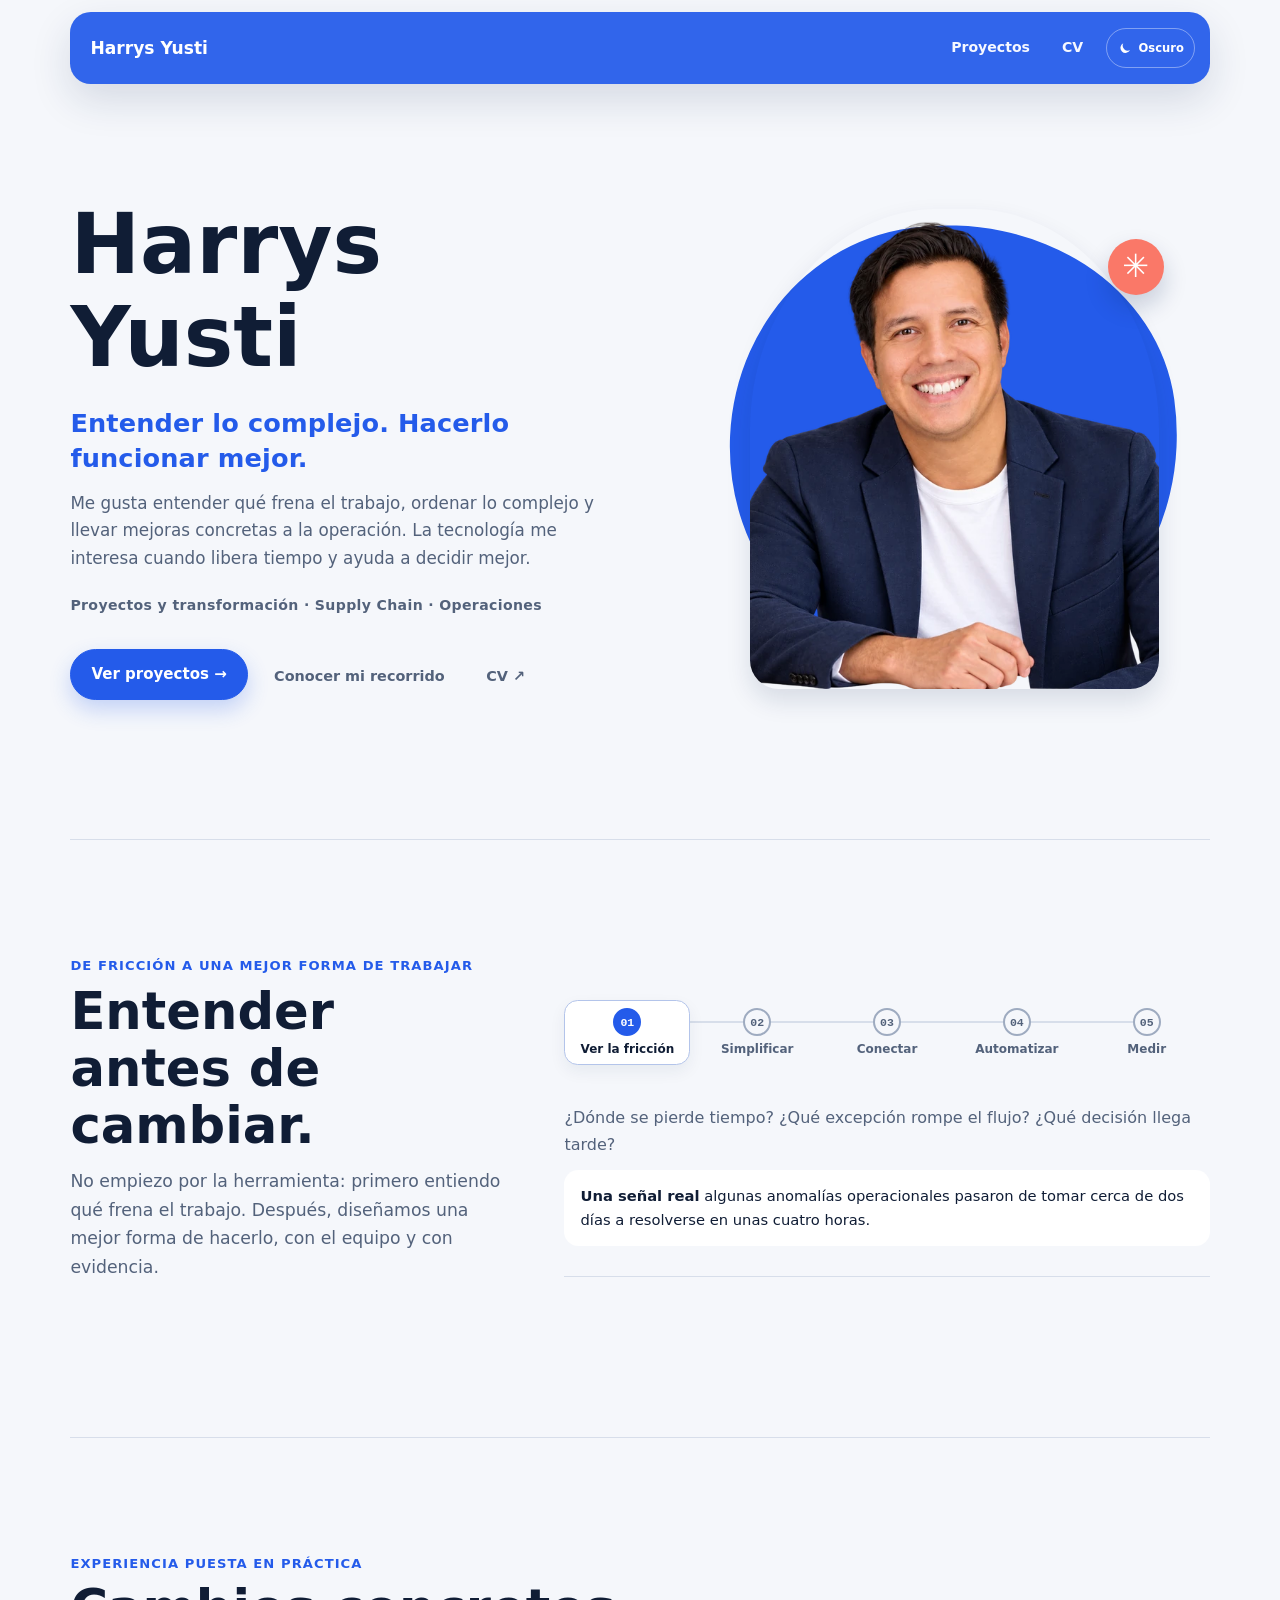
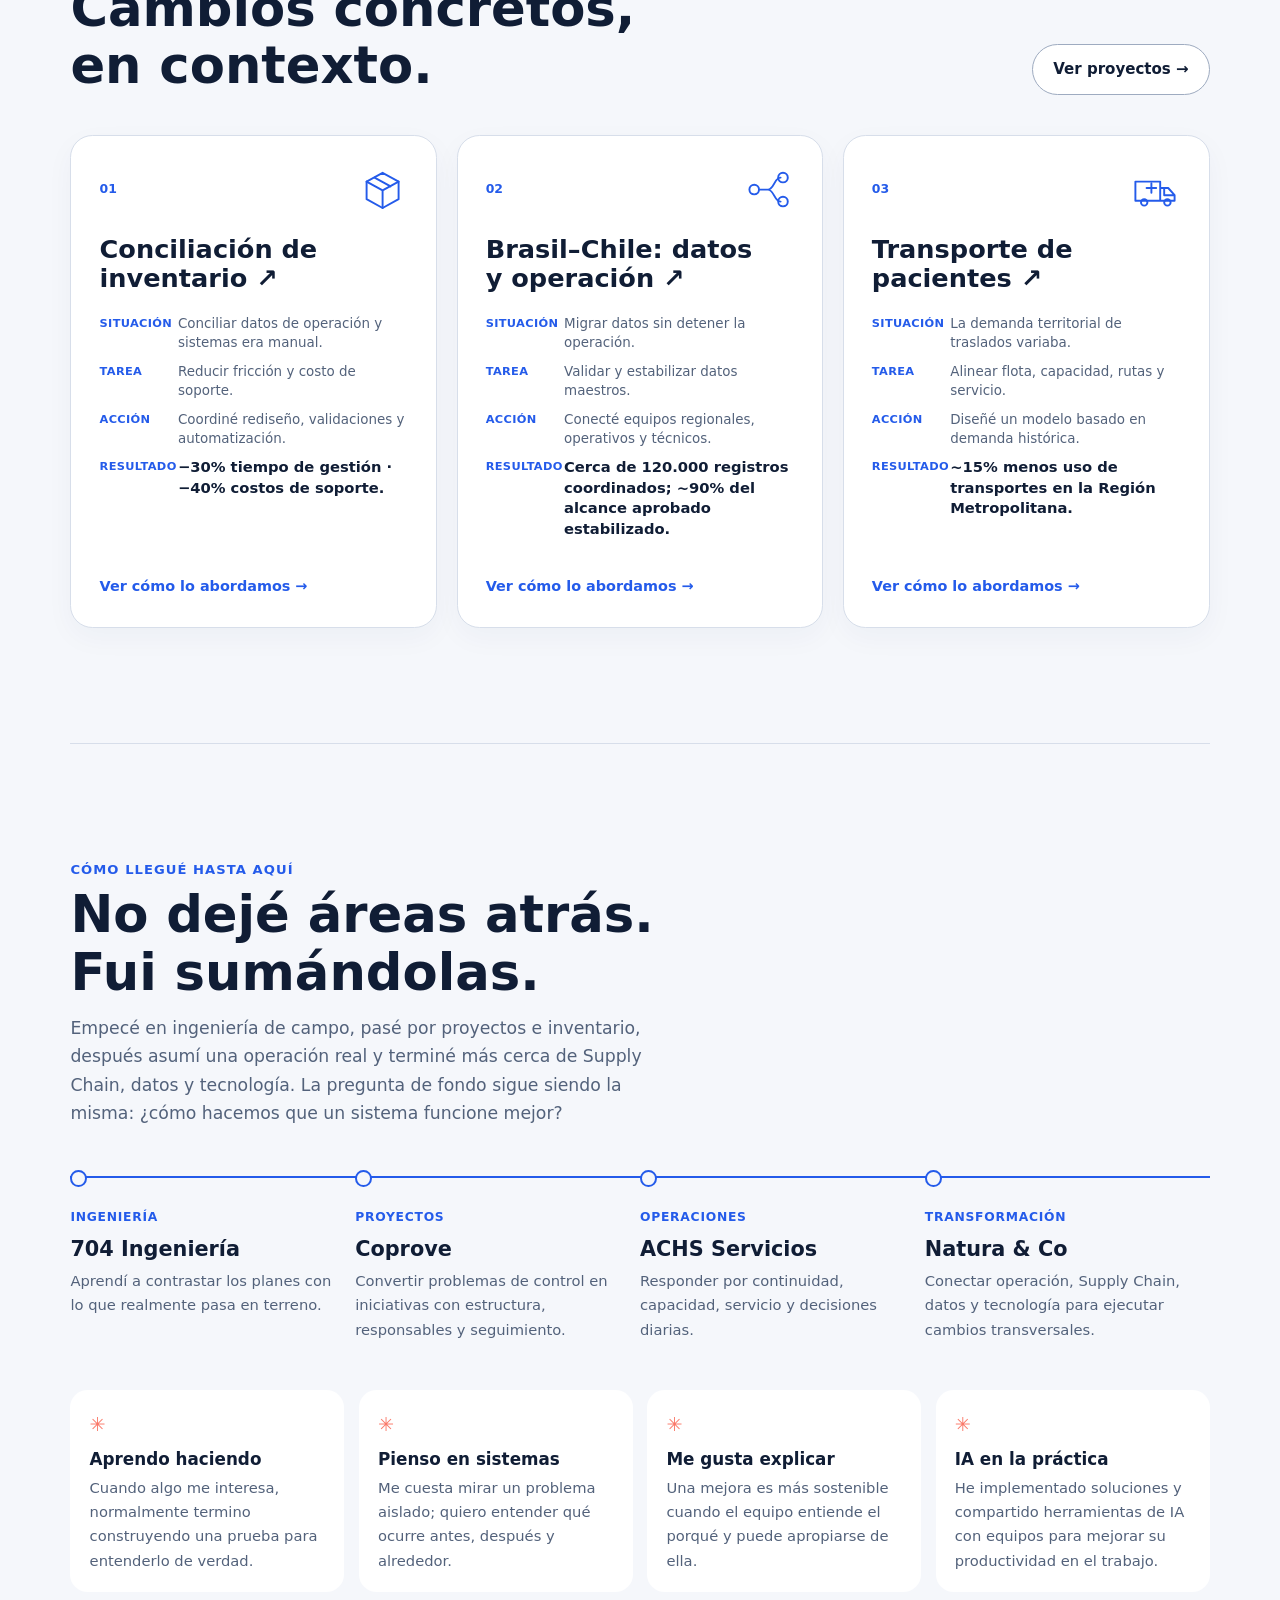
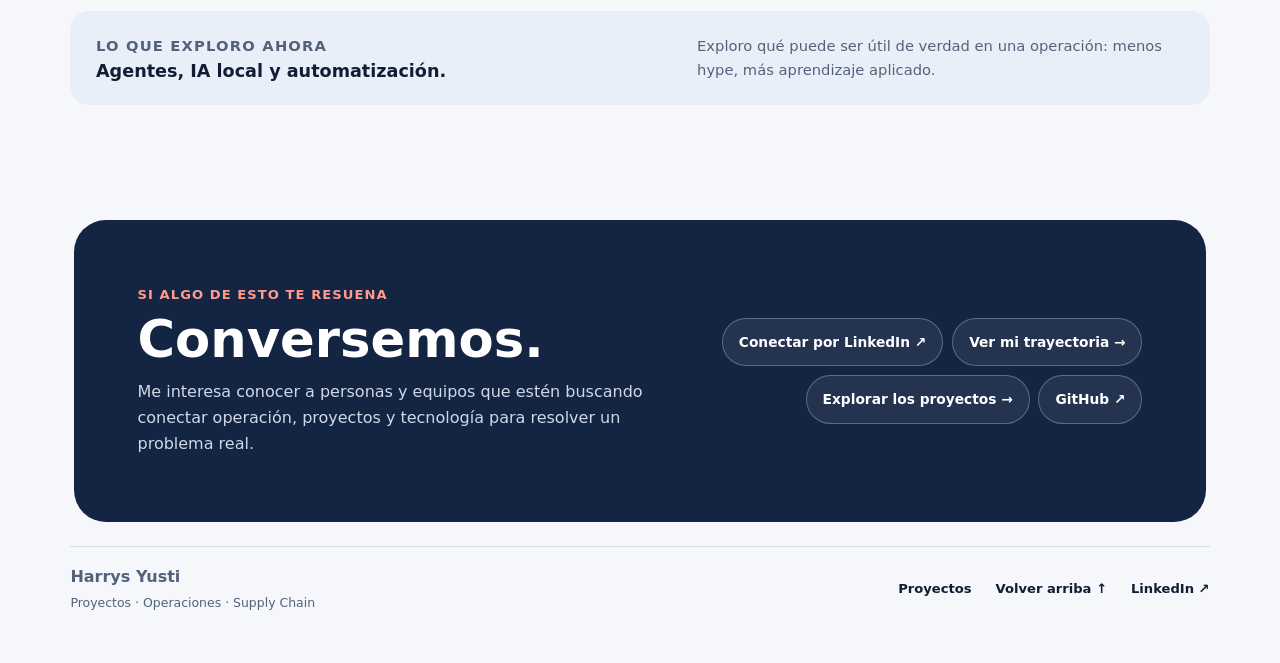
==== commit 4ed8ab78: "fix(home): restore source-driven footer" ====
--- a/index.html
+++ b/index.html
@@ -1 +1 @@
-<!doctype html><html lang="es"><head><meta charset="utf-8"><meta name="viewport" content="width=device-width, initial-scale=1"><title>Harrys Yusti | Transformación, Proyectos y Supply Chain</title><meta name="description" content="Soy Harrys Yusti. Conecto personas, procesos y tecnología para que las mejoras lleguen al trabajo diario."><meta name="theme-color" content="#135eef"><meta property="og:type" content="profile"><meta property="og:title" content="Harrys Yusti | Transformación, Proyectos y Supply Chain"><meta property="og:description" content="Proyectos, transformación operacional, Supply Chain y mejora continua. Tecnología aplicada a problemas reales de operación."><meta property="og:locale" content="es_CL"><meta property="og:url" content="https://harrysxavio.github.io/"><meta property="og:image" content="https://harrysxavio.github.io/assets/operations-transformation-illustration.webp"><meta property="og:image:alt" content="Ilustración editorial de procesos y operaciones conectadas."><meta property="og:image:type" content="image/webp"><meta property="og:image:width" content="1536"><meta property="og:image:height" content="1024"><meta name="twitter:card" content="summary_large_image"><meta name="twitter:title" content="Harrys Yusti | Transformación, Proyectos y Supply Chain"><meta name="twitter:description" content="Conecto personas, procesos y tecnología para que las mejoras lleguen a la operación."><meta name="twitter:image" content="https://harrysxavio.github.io/assets/operations-transformation-illustration.webp"><meta name="twitter:image:alt" content="Ilustración editorial de procesos y operaciones conectadas."><link rel="canonical" href="https://harrysxavio.github.io/"><script type="application/ld+json">{"@context":"https://schema.org","@graph":[{"@type":"WebSite","@id":"https://harrysxavio.github.io/#website","url":"https://harrysxavio.github.io/","name":"Harrys Yusti"},{"@type":"ProfilePage","@id":"https://harrysxavio.github.io/#profile","url":"https://harrysxavio.github.io/","name":"Harrys Yusti | Perfil profesional","inLanguage":"es","mainEntity":{"@id":"https://harrysxavio.github.io/#person"}},{"@type":"Person","@id":"https://harrysxavio.github.io/#person","url":"https://harrysxavio.github.io/","name":"Harrys Yusti","jobTitle":"Mechanical Engineer | Projects, Supply Chain \u0026 Operational Transformation","description":"Ingeniero Mecánico con experiencia entre proyectos, operaciones y Supply Chain.","sameAs":["https://www.linkedin.com/in/h-yusti/","https://github.com/harrysxavio"]}]}</script><link rel="icon" href="/favicon.svg" type="image/svg+xml"><script>try{document.documentElement.dataset.theme=localStorage.getItem("harrys-site-theme")==="dark"?"dark":"light"}catch{document.documentElement.dataset.theme="light"}</script><link rel="stylesheet" href="/styles.css"></head><body><a class="skip-link" href="#main">Saltar al contenido</a><div class="page-shell"><header class="site-header" id="top"><a class="wordmark" href="/" aria-label="Harrys Yusti, inicio">Harrys Yusti</a><nav class="top-nav" aria-label="Navegación principal"><a href="/projects/">Proyectos</a><a href="/cv/">CV</a></nav></header><main id="main" class="page-main page-main--home"><section class="hero" aria-labelledby="hero-title"><div class="hero-art"><div class="hero-art__shape"></div><figure class="hero-portrait"><img src="/assets/harrys-yusti-portrait.webp" alt="Retrato de Harrys Yusti" width="760" height="675"></figure><span class="hero-art__spark" aria-hidden="true">✳</span></div><div class="hero-copy"><h1 id="hero-title">Harrys Yusti</h1><p class="hero-thesis">Entender lo complejo. Hacerlo funcionar mejor.</p><p class="hero-introduction">Me gusta entender qué frena el trabajo, ordenar lo complejo y llevar mejoras concretas a la operación. La tecnología me interesa cuando libera tiempo y ayuda a decidir mejor.</p><p class="hero-positioning">Proyectos y transformación · Supply Chain · Operaciones</p><div class="hero-actions"><a class="button" href="/projects/">Ver proyectos →</a><a class="text-link text-link--secondary" href="#trayectoria">Conocer mi recorrido</a><a class="text-link text-link--secondary" href="/cv/">CV ↗</a></div></div></section><section id="como-trabajo" class="signature-section" data-signature aria-labelledby="signature-title"><div class="signature-layout"><div class="section-heading"><p class="section-kicker">De fricción a una mejor forma de trabajar</p><h2 id="signature-title">Entender antes de cambiar.</h2><p>No empiezo por la herramienta: primero entiendo qué frena el trabajo. Después, diseñamos una mejor forma de hacerlo, con el equipo y con evidencia.</p></div><div class="signature-steps"><div class="signature-route" data-active-index="0" aria-hidden="true"><span class="signature-route__node" data-node="0" aria-hidden="true"></span><span class="signature-route__connection" data-connection="0" aria-hidden="true"></span><span class="signature-route__node" data-node="1" aria-hidden="true"></span><span class="signature-route__connection" data-connection="1" aria-hidden="true"></span><span class="signature-route__node" data-node="2" aria-hidden="true"></span><span class="signature-route__connection" data-connection="2" aria-hidden="true"></span><span class="signature-route__node" data-node="3" aria-hidden="true"></span><span class="signature-route__connection" data-connection="3" aria-hidden="true"></span><span class="signature-route__node" data-node="4" aria-hidden="true"></span></div><details id="ver" class="signature-step" open><summary><span class="signature-step__number">01</span><span class="signature-step__title">Ver la fricción</span></summary><div class="signature-step__content"><p>¿Dónde se pierde tiempo? ¿Qué excepción rompe el flujo? ¿Qué decisión llega tarde?</p><p class="signature-evidence"><strong>Una señal real</strong> algunas anomalías operacionales pasaron de tomar cerca de dos días a resolverse en unas cuatro horas.</p></div></details><details id="simplificar" class="signature-step"><summary><span class="signature-step__number">02</span><span class="signature-step__title">Simplificar</span></summary><div class="signature-step__content"><p>Antes de automatizar, conviene eliminar pasos, aclarar reglas y hacer el proceso más simple.</p><p class="signature-evidence"><strong>Una señal real</strong> la iniciativa de conciliación redujo 30% el tiempo de gestión y 40% los costos asociados al soporte.</p></div></details><details id="conectar" class="signature-step"><summary><span class="signature-step__number">03</span><span class="signature-step__title">Conectar</span></summary><div class="signature-step__content"><p>Conecto equipos, áreas y países para que avancen hacia el mismo resultado y el proyecto llegue bien a la operación.</p><p class="signature-evidence"><strong>Una señal real</strong> coordinación y validación entre Brasil y Chile para cerca de 120.000 registros maestros.</p></div></details><details id="automatizar" class="signature-step"><summary><span class="signature-step__number">04</span><span class="signature-step__title">Automatizar</span></summary><div class="signature-step__content"><p>En un Control Tower de Transporte, automatizamos la captura de estados de transportistas y ordenamos métricas e indicadores, foco del trabajo, tareas de Customer Service y control de costos.</p><p class="signature-evidence"><strong>Qué cambió</strong> el trabajo quedó más organizado y se liberaron horas significativas.</p></div></details><details id="medir" class="signature-step"><summary><span class="signature-step__number">05</span><span class="signature-step__title">Medir</span></summary><div class="signature-step__content"><p>El cambio no está terminado hasta entender qué mejoró en la operación.</p><p class="signature-evidence"><strong>Una señal real</strong> un modelo de asignación se asoció a ~15% menos uso de transportes para pacientes en la Región Metropolitana.</p></div></details></div></div></section><section class="selected-work" aria-labelledby="transformations-title"><div class="section-heading section-heading--row"><div><p class="section-kicker">Experiencia puesta en práctica</p><h2 id="transformations-title">Cambios concretos, en contexto.</h2></div><a class="button button--quiet" href="/projects/">Ver proyectos →</a></div><div class="selected-projects"><article class="selected-project"><div class="selected-project__emblem" aria-hidden="true"><span>01</span><svg viewBox="0 0 64 64"><path d="m12 22 20-11 20 11v22L32 55 12 44V22Z"/><path d="m12 22 20 11 20-11M32 33v22M22 17l20 11"/></svg></div><h3><a href="/projects/inventory-reconciliation/">Conciliación de inventario <span aria-hidden="true">↗</span></a></h3><dl><div class="selected-project__fact selected-project__fact--situation"><dt>Situación</dt><dd>Conciliar datos de operación y sistemas era manual.</dd></div><div class="selected-project__fact selected-project__fact--task"><dt>Tarea</dt><dd>Reducir fricción y costo de soporte.</dd></div><div class="selected-project__fact selected-project__fact--contribution"><dt>Acción</dt><dd>Coordiné rediseño, validaciones y automatización.</dd></div><div class="selected-project__fact selected-project__fact--result"><dt>Resultado</dt><dd>−30% tiempo de gestión · −40% costos de soporte.</dd></div></dl><a class="text-link" href="/projects/inventory-reconciliation/">Ver cómo lo abordamos →</a></article><article class="selected-project"><div class="selected-project__emblem" aria-hidden="true"><span>02</span><svg viewBox="0 0 64 64"><circle cx="14" cy="32" r="6"/><circle cx="50" cy="17" r="6"/><circle cx="50" cy="47" r="6"/><path d="M20 32h11c8 0 8-15 16-15M31 32c8 0 8 15 16 15"/></svg></div><h3><a href="/projects/brazil-chile-data-migration/">Brasil–Chile: datos y operación <span aria-hidden="true">↗</span></a></h3><dl><div class="selected-project__fact selected-project__fact--situation"><dt>Situación</dt><dd>Migrar datos sin detener la operación.</dd></div><div class="selected-project__fact selected-project__fact--task"><dt>Tarea</dt><dd>Validar y estabilizar datos maestros.</dd></div><div class="selected-project__fact selected-project__fact--contribution"><dt>Acción</dt><dd>Conecté equipos regionales, operativos y técnicos.</dd></div><div class="selected-project__fact selected-project__fact--result"><dt>Resultado</dt><dd>Cerca de 120.000 registros coordinados; ~90% del alcance aprobado estabilizado.</dd></div></dl><a class="text-link" href="/projects/brazil-chile-data-migration/">Ver cómo lo abordamos →</a></article><article class="selected-project"><div class="selected-project__emblem" aria-hidden="true"><span>03</span><svg viewBox="0 0 64 64"><path d="M8 22h31v24H8zM39 30h10l8 9v7H39zM44 30v9h13"/><circle cx="19" cy="48" r="4"/><circle cx="48" cy="48" r="4"/><path d="M22 30h12M28 24v12"/></svg></div><h3><a href="/projects/patient-transport-optimization/">Transporte de pacientes <span aria-hidden="true">↗</span></a></h3><dl><div class="selected-project__fact selected-project__fact--situation"><dt>Situación</dt><dd>La demanda territorial de traslados variaba.</dd></div><div class="selected-project__fact selected-project__fact--task"><dt>Tarea</dt><dd>Alinear flota, capacidad, rutas y servicio.</dd></div><div class="selected-project__fact selected-project__fact--contribution"><dt>Acción</dt><dd>Diseñé un modelo basado en demanda histórica.</dd></div><div class="selected-project__fact selected-project__fact--result"><dt>Resultado</dt><dd>~15% menos uso de transportes en la Región Metropolitana.</dd></div></dl><a class="text-link" href="/projects/patient-transport-optimization/">Ver cómo lo abordamos →</a></article></div></section><section id="trayectoria" class="career-section" aria-labelledby="career-title"><div class="section-heading"><p class="section-kicker">Cómo llegué hasta aquí</p><h2 id="career-title">No dejé áreas atrás. Fui sumándolas.</h2><p>Empecé en ingeniería de campo, pasé por proyectos e inventario, después asumí una operación real y terminé más cerca de Supply Chain, datos y tecnología. La pregunta de fondo sigue siendo la misma: ¿cómo hacemos que un sistema funcione mejor?</p></div><ol class="career-timeline"><li class="career-milestone"><span class="career-milestone__phase">Ingeniería</span><h3>704 Ingeniería</h3><p>Aprendí a contrastar los planes con lo que realmente pasa en terreno.</p></li><li class="career-milestone"><span class="career-milestone__phase">Proyectos</span><h3>Coprove</h3><p>Convertir problemas de control en iniciativas con estructura, responsables y seguimiento.</p></li><li class="career-milestone"><span class="career-milestone__phase">Operaciones</span><h3>ACHS Servicios</h3><p>Responder por continuidad, capacidad, servicio y decisiones diarias.</p></li><li class="career-milestone"><span class="career-milestone__phase">Transformación</span><h3>Natura &amp; Co</h3><p>Conectar operación, Supply Chain, datos y tecnología para ejecutar cambios transversales.</p></li></ol><div class="career-notes"><article class="career-note"><span aria-hidden="true">✳</span><h3>Aprendo haciendo</h3><p>Cuando algo me interesa, normalmente termino construyendo una prueba para entenderlo de verdad.</p></article><article class="career-note"><span aria-hidden="true">✳</span><h3>Pienso en sistemas</h3><p>Me cuesta mirar un problema aislado; quiero entender qué ocurre antes, después y alrededor.</p></article><article class="career-note"><span aria-hidden="true">✳</span><h3>Me gusta explicar</h3><p>Una mejora es más sostenible cuando el equipo entiende el porqué y puede apropiarse de ella.</p></article><article class="career-note"><span aria-hidden="true">✳</span><h3>IA en la práctica</h3><p>He implementado soluciones y compartido herramientas de IA con equipos para mejorar su productividad en el trabajo.</p></article></div><div class="career-exploration"><div><p class="section-kicker">Lo que exploro ahora</p><h3>Agentes, IA local y automatización.</h3></div><p>Exploro qué puede ser útil de verdad en una operación: menos hype, más aprendizaje aplicado.</p></div></section><section id="contacto" class="contact-section" aria-labelledby="contact-title"><div><p class="section-kicker">Si algo de esto te resuena</p><h2 id="contact-title">Conversemos.</h2><p class="contact-introduction">Me interesa conocer a personas y equipos que estén buscando conectar operación, proyectos y tecnología para resolver un problema real.</p></div><nav aria-label="Más información y contacto" class="contact-links"><a class="button button--contact" href="https://www.linkedin.com/in/h-yusti/">Conectar por LinkedIn ↗</a><a class="button button--contact" href="/cv/">Ver mi trayectoria →</a><a class="button button--contact" href="/projects/">Explorar los proyectos →</a><a class="button button--contact" href="https://github.com/harrysxavio">GitHub ↗</a></nav></section></main><footer class="site-footer simple-footer"><span class="footer-name">Harrys Yusti</span><a href="/projects/">Proyectos</a><a href="/">Inicio</a><a href="https://www.linkedin.com/in/h-yusti/" target="_blank" rel="noopener noreferrer">LinkedIn ↗</a></footer></div><script src="/script.js" defer></script></body></html>
+<!doctype html><html lang="es"><head><meta charset="utf-8"><meta name="viewport" content="width=device-width, initial-scale=1"><title>Harrys Yusti | Transformación, Proyectos y Supply Chain</title><meta name="description" content="Soy Harrys Yusti. Conecto personas, procesos y tecnología para que las mejoras lleguen al trabajo diario."><meta name="theme-color" content="#135eef"><meta property="og:type" content="profile"><meta property="og:title" content="Harrys Yusti | Transformación, Proyectos y Supply Chain"><meta property="og:description" content="Proyectos, transformación operacional, Supply Chain y mejora continua. Tecnología aplicada a problemas reales de operación."><meta property="og:locale" content="es_CL"><meta property="og:url" content="https://harrysxavio.github.io/"><meta property="og:image" content="https://harrysxavio.github.io/assets/operations-transformation-illustration.webp"><meta property="og:image:alt" content="Ilustración editorial de procesos y operaciones conectadas."><meta property="og:image:type" content="image/webp"><meta property="og:image:width" content="1536"><meta property="og:image:height" content="1024"><meta name="twitter:card" content="summary_large_image"><meta name="twitter:title" content="Harrys Yusti | Transformación, Proyectos y Supply Chain"><meta name="twitter:description" content="Conecto personas, procesos y tecnología para que las mejoras lleguen a la operación."><meta name="twitter:image" content="https://harrysxavio.github.io/assets/operations-transformation-illustration.webp"><meta name="twitter:image:alt" content="Ilustración editorial de procesos y operaciones conectadas."><link rel="canonical" href="https://harrysxavio.github.io/"><script type="application/ld+json">{"@context":"https://schema.org","@graph":[{"@type":"WebSite","@id":"https://harrysxavio.github.io/#website","url":"https://harrysxavio.github.io/","name":"Harrys Yusti"},{"@type":"ProfilePage","@id":"https://harrysxavio.github.io/#profile","url":"https://harrysxavio.github.io/","name":"Harrys Yusti | Perfil profesional","inLanguage":"es","mainEntity":{"@id":"https://harrysxavio.github.io/#person"}},{"@type":"Person","@id":"https://harrysxavio.github.io/#person","url":"https://harrysxavio.github.io/","name":"Harrys Yusti","jobTitle":"Mechanical Engineer | Projects, Supply Chain \u0026 Operational Transformation","description":"Ingeniero Mecánico con experiencia entre proyectos, operaciones y Supply Chain.","sameAs":["https://www.linkedin.com/in/h-yusti/","https://github.com/harrysxavio"]}]}</script><link rel="icon" href="/favicon.svg" type="image/svg+xml"><script>try{document.documentElement.dataset.theme=localStorage.getItem("harrys-site-theme")==="dark"?"dark":"light"}catch{document.documentElement.dataset.theme="light"}</script><link rel="stylesheet" href="/styles.css"></head><body><a class="skip-link" href="#main">Saltar al contenido</a><div class="page-shell"><header class="site-header" id="top"><a class="wordmark" href="/" aria-label="Harrys Yusti, inicio">Harrys Yusti</a><nav class="top-nav" aria-label="Navegación principal"><a href="/projects/">Proyectos</a><a href="/cv/">CV</a></nav></header><main id="main" class="page-main page-main--home"><section class="hero" aria-labelledby="hero-title"><div class="hero-art"><div class="hero-art__shape"></div><figure class="hero-portrait"><img src="/assets/harrys-yusti-portrait.webp" alt="Retrato de Harrys Yusti" width="760" height="675"></figure><span class="hero-art__spark" aria-hidden="true">✳</span></div><div class="hero-copy"><h1 id="hero-title">Harrys Yusti</h1><p class="hero-thesis">Entender lo complejo. Hacerlo funcionar mejor.</p><p class="hero-introduction">Me gusta entender qué frena el trabajo, ordenar lo complejo y llevar mejoras concretas a la operación. La tecnología me interesa cuando libera tiempo y ayuda a decidir mejor.</p><p class="hero-positioning">Proyectos y transformación · Supply Chain · Operaciones</p><div class="hero-actions"><a class="button" href="/projects/">Ver proyectos →</a><a class="text-link text-link--secondary" href="#trayectoria">Conocer mi recorrido</a><a class="text-link text-link--secondary" href="/cv/">CV ↗</a></div></div></section><section id="como-trabajo" class="signature-section" data-signature aria-labelledby="signature-title"><div class="signature-layout"><div class="section-heading"><p class="section-kicker">De fricción a una mejor forma de trabajar</p><h2 id="signature-title">Entender antes de cambiar.</h2><p>No empiezo por la herramienta: primero entiendo qué frena el trabajo. Después, diseñamos una mejor forma de hacerlo, con el equipo y con evidencia.</p></div><div class="signature-steps"><div class="signature-route" data-active-index="0" aria-hidden="true"><span class="signature-route__node" data-node="0" aria-hidden="true"></span><span class="signature-route__connection" data-connection="0" aria-hidden="true"></span><span class="signature-route__node" data-node="1" aria-hidden="true"></span><span class="signature-route__connection" data-connection="1" aria-hidden="true"></span><span class="signature-route__node" data-node="2" aria-hidden="true"></span><span class="signature-route__connection" data-connection="2" aria-hidden="true"></span><span class="signature-route__node" data-node="3" aria-hidden="true"></span><span class="signature-route__connection" data-connection="3" aria-hidden="true"></span><span class="signature-route__node" data-node="4" aria-hidden="true"></span></div><details id="ver" class="signature-step" open><summary><span class="signature-step__number">01</span><span class="signature-step__title">Ver la fricción</span></summary><div class="signature-step__content"><p>¿Dónde se pierde tiempo? ¿Qué excepción rompe el flujo? ¿Qué decisión llega tarde?</p><p class="signature-evidence"><strong>Una señal real</strong> algunas anomalías operacionales pasaron de tomar cerca de dos días a resolverse en unas cuatro horas.</p></div></details><details id="simplificar" class="signature-step"><summary><span class="signature-step__number">02</span><span class="signature-step__title">Simplificar</span></summary><div class="signature-step__content"><p>Antes de automatizar, conviene eliminar pasos, aclarar reglas y hacer el proceso más simple.</p><p class="signature-evidence"><strong>Una señal real</strong> la iniciativa de conciliación redujo 30% el tiempo de gestión y 40% los costos asociados al soporte.</p></div></details><details id="conectar" class="signature-step"><summary><span class="signature-step__number">03</span><span class="signature-step__title">Conectar</span></summary><div class="signature-step__content"><p>Conecto equipos, áreas y países para que avancen hacia el mismo resultado y el proyecto llegue bien a la operación.</p><p class="signature-evidence"><strong>Una señal real</strong> coordinación y validación entre Brasil y Chile para cerca de 120.000 registros maestros.</p></div></details><details id="automatizar" class="signature-step"><summary><span class="signature-step__number">04</span><span class="signature-step__title">Automatizar</span></summary><div class="signature-step__content"><p>En un Control Tower de Transporte, automatizamos la captura de estados de transportistas y ordenamos métricas e indicadores, foco del trabajo, tareas de Customer Service y control de costos.</p><p class="signature-evidence"><strong>Qué cambió</strong> el trabajo quedó más organizado y se liberaron horas significativas.</p></div></details><details id="medir" class="signature-step"><summary><span class="signature-step__number">05</span><span class="signature-step__title">Medir</span></summary><div class="signature-step__content"><p>El cambio no está terminado hasta entender qué mejoró en la operación.</p><p class="signature-evidence"><strong>Una señal real</strong> un modelo de asignación se asoció a ~15% menos uso de transportes para pacientes en la Región Metropolitana.</p></div></details></div></div></section><section class="selected-work" aria-labelledby="transformations-title"><div class="section-heading section-heading--row"><div><p class="section-kicker">Experiencia puesta en práctica</p><h2 id="transformations-title">Cambios concretos, en contexto.</h2></div><a class="button button--quiet" href="/projects/">Ver proyectos →</a></div><div class="selected-projects"><article class="selected-project"><div class="selected-project__emblem" aria-hidden="true"><span>01</span><svg viewBox="0 0 64 64"><path d="m12 22 20-11 20 11v22L32 55 12 44V22Z"/><path d="m12 22 20 11 20-11M32 33v22M22 17l20 11"/></svg></div><h3><a href="/projects/inventory-reconciliation/">Conciliación de inventario <span aria-hidden="true">↗</span></a></h3><dl><div class="selected-project__fact selected-project__fact--situation"><dt>Situación</dt><dd>Conciliar datos de operación y sistemas era manual.</dd></div><div class="selected-project__fact selected-project__fact--task"><dt>Tarea</dt><dd>Reducir fricción y costo de soporte.</dd></div><div class="selected-project__fact selected-project__fact--contribution"><dt>Acción</dt><dd>Coordiné rediseño, validaciones y automatización.</dd></div><div class="selected-project__fact selected-project__fact--result"><dt>Resultado</dt><dd>−30% tiempo de gestión · −40% costos de soporte.</dd></div></dl><a class="text-link" href="/projects/inventory-reconciliation/">Ver cómo lo abordamos →</a></article><article class="selected-project"><div class="selected-project__emblem" aria-hidden="true"><span>02</span><svg viewBox="0 0 64 64"><circle cx="14" cy="32" r="6"/><circle cx="50" cy="17" r="6"/><circle cx="50" cy="47" r="6"/><path d="M20 32h11c8 0 8-15 16-15M31 32c8 0 8 15 16 15"/></svg></div><h3><a href="/projects/brazil-chile-data-migration/">Brasil–Chile: datos y operación <span aria-hidden="true">↗</span></a></h3><dl><div class="selected-project__fact selected-project__fact--situation"><dt>Situación</dt><dd>Migrar datos sin detener la operación.</dd></div><div class="selected-project__fact selected-project__fact--task"><dt>Tarea</dt><dd>Validar y estabilizar datos maestros.</dd></div><div class="selected-project__fact selected-project__fact--contribution"><dt>Acción</dt><dd>Conecté equipos regionales, operativos y técnicos.</dd></div><div class="selected-project__fact selected-project__fact--result"><dt>Resultado</dt><dd>Cerca de 120.000 registros coordinados; ~90% del alcance aprobado estabilizado.</dd></div></dl><a class="text-link" href="/projects/brazil-chile-data-migration/">Ver cómo lo abordamos →</a></article><article class="selected-project"><div class="selected-project__emblem" aria-hidden="true"><span>03</span><svg viewBox="0 0 64 64"><path d="M8 22h31v24H8zM39 30h10l8 9v7H39zM44 30v9h13"/><circle cx="19" cy="48" r="4"/><circle cx="48" cy="48" r="4"/><path d="M22 30h12M28 24v12"/></svg></div><h3><a href="/projects/patient-transport-optimization/">Transporte de pacientes <span aria-hidden="true">↗</span></a></h3><dl><div class="selected-project__fact selected-project__fact--situation"><dt>Situación</dt><dd>La demanda territorial de traslados variaba.</dd></div><div class="selected-project__fact selected-project__fact--task"><dt>Tarea</dt><dd>Alinear flota, capacidad, rutas y servicio.</dd></div><div class="selected-project__fact selected-project__fact--contribution"><dt>Acción</dt><dd>Diseñé un modelo basado en demanda histórica.</dd></div><div class="selected-project__fact selected-project__fact--result"><dt>Resultado</dt><dd>~15% menos uso de transportes en la Región Metropolitana.</dd></div></dl><a class="text-link" href="/projects/patient-transport-optimization/">Ver cómo lo abordamos →</a></article></div></section><section id="trayectoria" class="career-section" aria-labelledby="career-title"><div class="section-heading"><p class="section-kicker">Cómo llegué hasta aquí</p><h2 id="career-title">No dejé áreas atrás. Fui sumándolas.</h2><p>Empecé en ingeniería de campo, pasé por proyectos e inventario, después asumí una operación real y terminé más cerca de Supply Chain, datos y tecnología. La pregunta de fondo sigue siendo la misma: ¿cómo hacemos que un sistema funcione mejor?</p></div><ol class="career-timeline"><li class="career-milestone"><span class="career-milestone__phase">Ingeniería</span><h3>704 Ingeniería</h3><p>Aprendí a contrastar los planes con lo que realmente pasa en terreno.</p></li><li class="career-milestone"><span class="career-milestone__phase">Proyectos</span><h3>Coprove</h3><p>Convertir problemas de control en iniciativas con estructura, responsables y seguimiento.</p></li><li class="career-milestone"><span class="career-milestone__phase">Operaciones</span><h3>ACHS Servicios</h3><p>Responder por continuidad, capacidad, servicio y decisiones diarias.</p></li><li class="career-milestone"><span class="career-milestone__phase">Transformación</span><h3>Natura &amp; Co</h3><p>Conectar operación, Supply Chain, datos y tecnología para ejecutar cambios transversales.</p></li></ol><div class="career-notes"><article class="career-note"><span aria-hidden="true">✳</span><h3>Aprendo haciendo</h3><p>Cuando algo me interesa, normalmente termino construyendo una prueba para entenderlo de verdad.</p></article><article class="career-note"><span aria-hidden="true">✳</span><h3>Pienso en sistemas</h3><p>Me cuesta mirar un problema aislado; quiero entender qué ocurre antes, después y alrededor.</p></article><article class="career-note"><span aria-hidden="true">✳</span><h3>Me gusta explicar</h3><p>Una mejora es más sostenible cuando el equipo entiende el porqué y puede apropiarse de ella.</p></article><article class="career-note"><span aria-hidden="true">✳</span><h3>IA en la práctica</h3><p>He implementado soluciones y compartido herramientas de IA con equipos para mejorar su productividad en el trabajo.</p></article></div><div class="career-exploration"><div><p class="section-kicker">Lo que exploro ahora</p><h3>Agentes, IA local y automatización.</h3></div><p>Exploro qué puede ser útil de verdad en una operación: menos hype, más aprendizaje aplicado.</p></div></section><section id="contacto" class="contact-section" aria-labelledby="contact-title"><div><p class="section-kicker">Si algo de esto te resuena</p><h2 id="contact-title">Conversemos.</h2><p class="contact-introduction">Me interesa conocer a personas y equipos que estén buscando conectar operación, proyectos y tecnología para resolver un problema real.</p></div><nav aria-label="Más información y contacto" class="contact-links"><a class="button button--contact" href="https://www.linkedin.com/in/h-yusti/">Conectar por LinkedIn ↗</a><a class="button button--contact" href="/cv/">Ver mi trayectoria →</a><a class="button button--contact" href="/projects/">Explorar los proyectos →</a><a class="button button--contact" href="https://github.com/harrysxavio">GitHub ↗</a></nav></section></main><footer class="site-footer simple-footer simple-footer--home"><div class="footer-identity"><span class="footer-name">Harrys Yusti</span><span class="footer-tagline">Proyectos · Operaciones · Supply Chain</span></div><a href="/projects/">Proyectos</a><a href="#top">Volver arriba ↑</a><a href="https://www.linkedin.com/in/h-yusti/" target="_blank" rel="noopener noreferrer">LinkedIn ↗</a></footer></div><script src="/script.js" defer></script></body></html>
--- a/styles.css
+++ b/styles.css
@@ -75,7 +75,9 @@
 
 .simple-footer a { display: inline-flex; align-items: center; min-height: 2.75rem; color: var(--ink); font-size: .82rem; font-weight: 700; text-decoration: none; }
 .simple-footer a:hover { color: var(--blue); }
-.page-main--home + .simple-footer { display: none; }
+.simple-footer--home .footer-identity { display: grid; gap: .15rem; margin-right: auto; }
+.simple-footer--home .footer-name { margin-right: 0; }
+.simple-footer--home .footer-tagline { color: var(--ink-soft); font-size: .78rem; }
 @media (prefers-reduced-motion: reduce) { html { scroll-behavior: auto; } *, *::before, *::after { transition-duration: .01ms !important; animation-duration: .01ms !important; animation-iteration-count: 1 !important; } }
 /* Shared visual components. */
 .hero { min-height: min(44rem, calc(100vh - 7rem)); max-width: 86rem; margin: 0 auto; display: grid; grid-template-columns: 1.05fr .95fr; align-items: center; gap: clamp(2rem, 5vw, 5.5rem); padding: clamp(1rem, 2vw, 2rem) 0 clamp(4rem, 8vw, 7rem); }
@@ -119,7 +121,8 @@
 .signature-evidence { padding: .85rem 1rem; border-radius: .9rem; background: var(--surface); color: var(--ink); font-size: .92rem; }
 .signature--tabs .signature-steps { padding-left: 0; }
 .signature--tabs .signature-route { display: none; }
-.signature-tabs { --signature-progress: 0%; position: relative; z-index: 1; display: grid; grid-template-columns: repeat(5, minmax(0, 1fr)); gap: .25rem; margin-bottom: 1.15rem; }
+.signature-tabs { --signature-progress: 0%; position: relative; z-index: 1; display: none; grid-template-columns: repeat(5, minmax(0, 1fr)); gap: .25rem; margin-bottom: 1.15rem; }
+.signature--tabs .signature-tabs { display: grid; }
 .signature-tabs::before, .signature-tabs::after { content: ""; position: absolute; z-index: -1; top: 1.3rem; left: 10%; height: 2px; }
 .signature-tabs::before { right: 10%; background: var(--rule); }
 .signature-tabs::after { width: var(--signature-progress); max-width: 80%; background: var(--blue); transition: width .22s ease; }
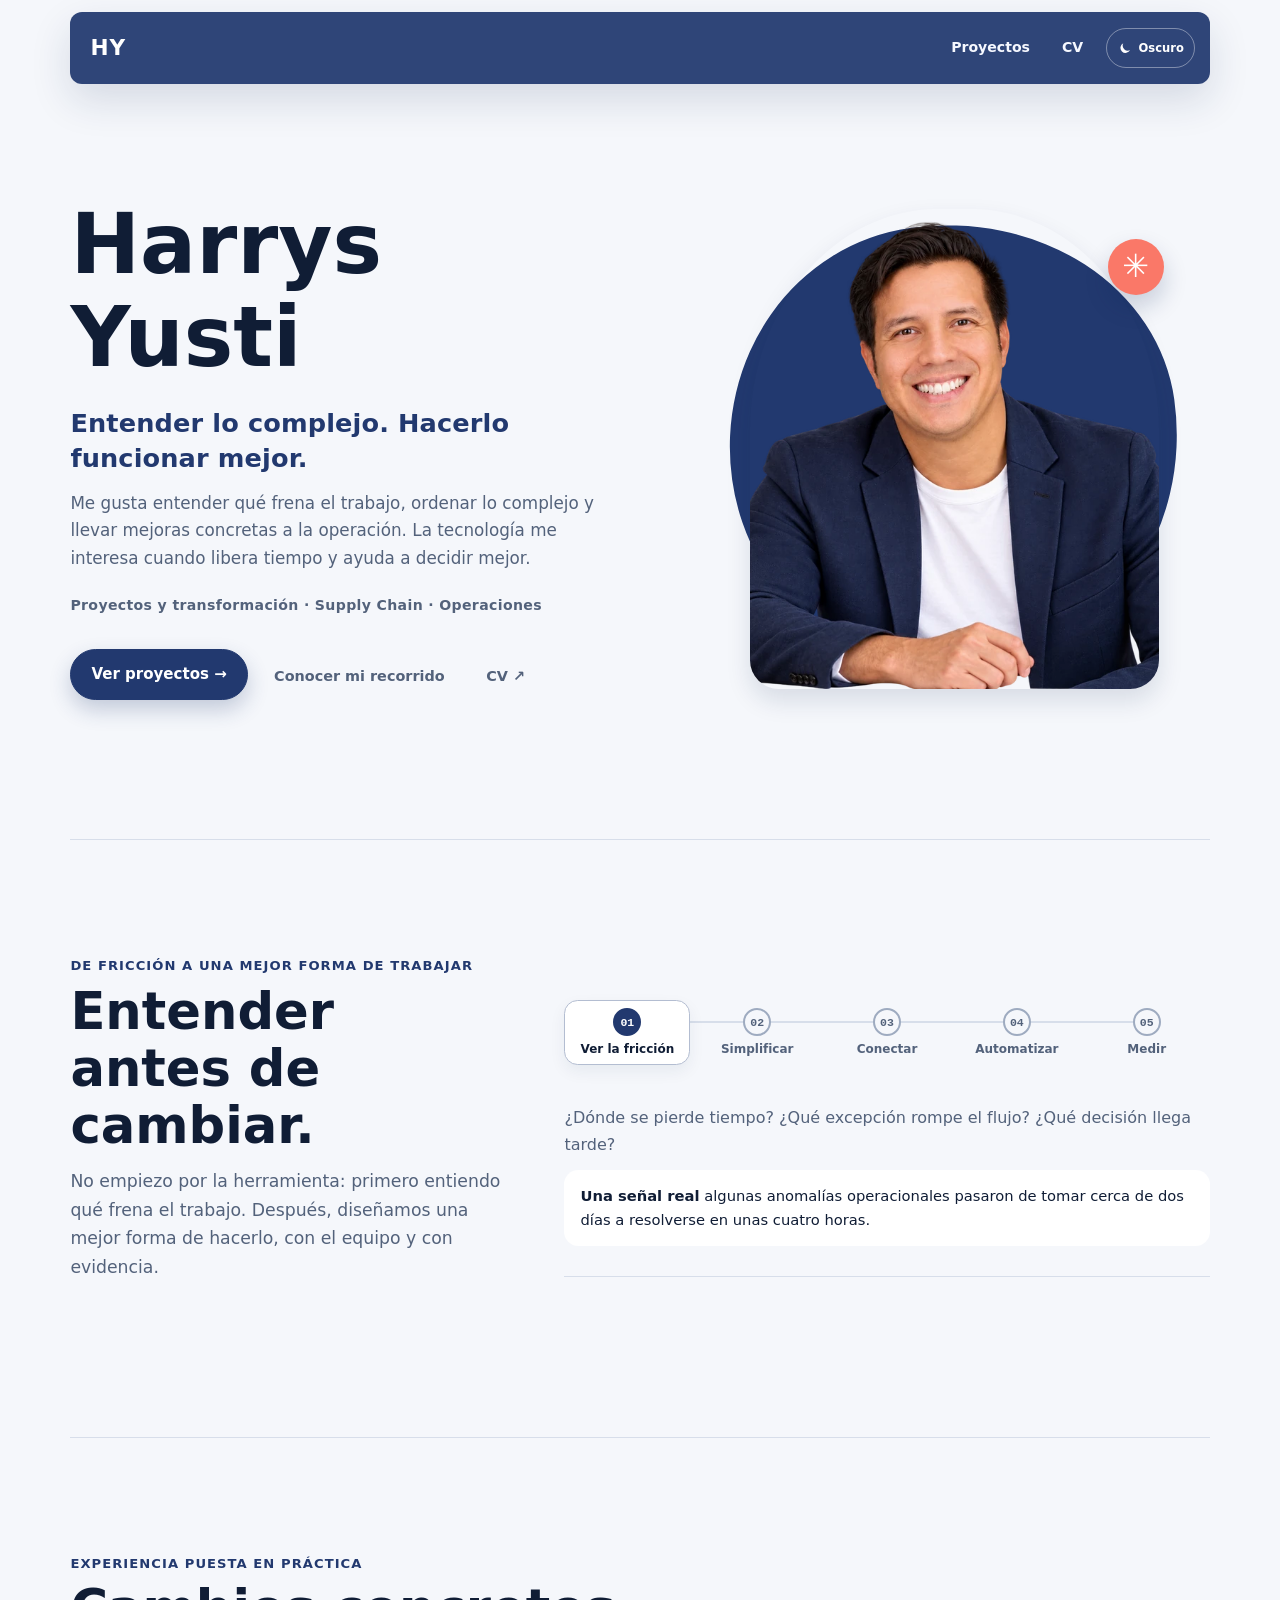
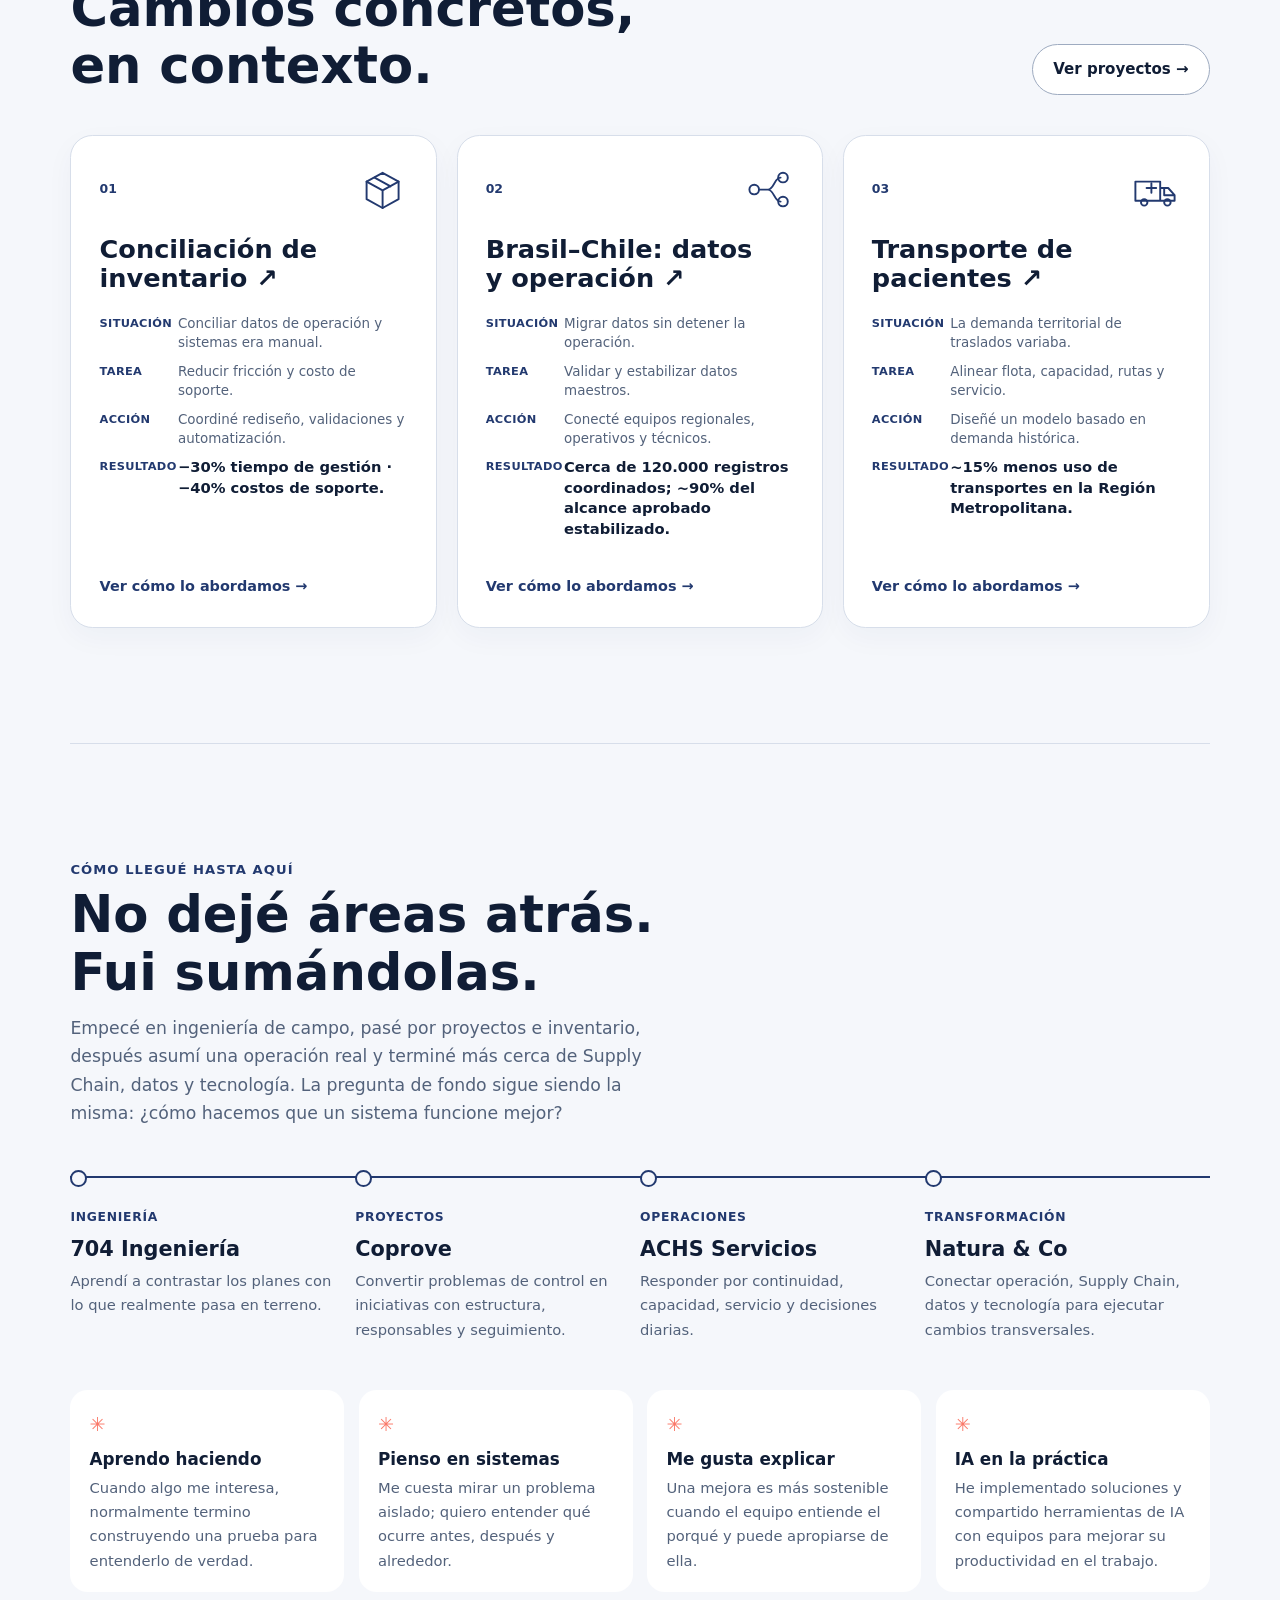
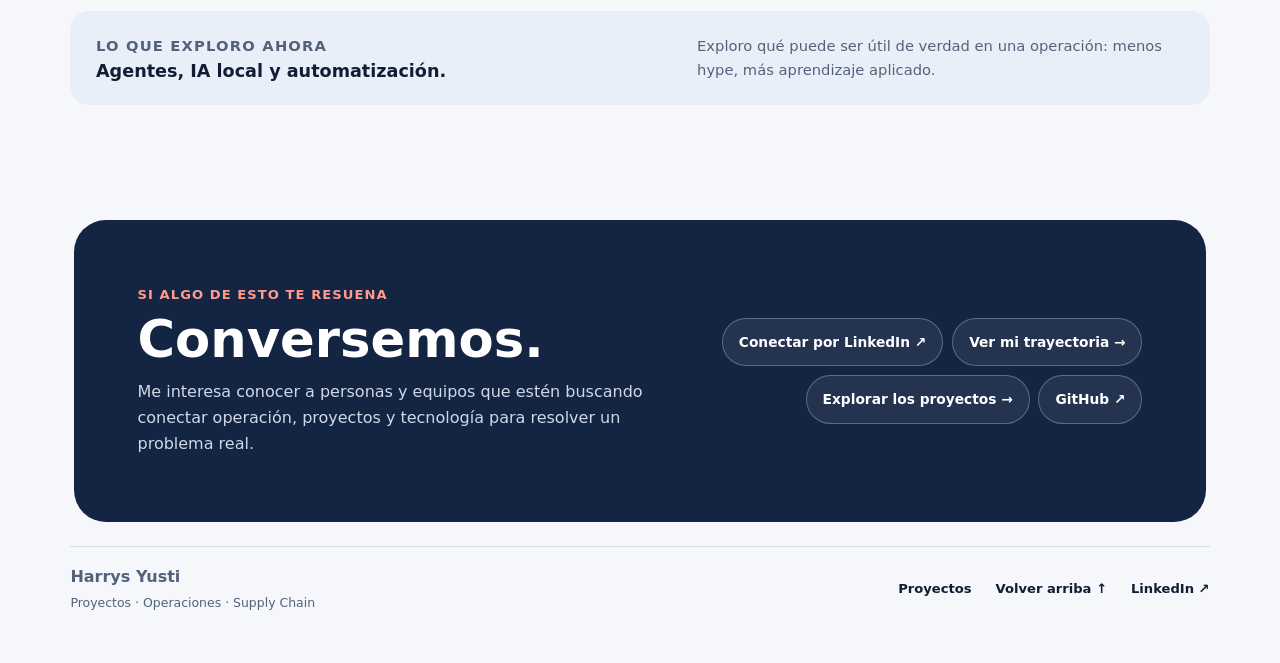
==== commit 6f5067fd: "feat(site): refine shared header monogram and palette" ====
--- a/index.html
+++ b/index.html
@@ -1 +1 @@
-<!doctype html><html lang="es"><head><meta charset="utf-8"><meta name="viewport" content="width=device-width, initial-scale=1"><title>Harrys Yusti | Transformación, Proyectos y Supply Chain</title><meta name="description" content="Soy Harrys Yusti. Conecto personas, procesos y tecnología para que las mejoras lleguen al trabajo diario."><meta name="theme-color" content="#135eef"><meta property="og:type" content="profile"><meta property="og:title" content="Harrys Yusti | Transformación, Proyectos y Supply Chain"><meta property="og:description" content="Proyectos, transformación operacional, Supply Chain y mejora continua. Tecnología aplicada a problemas reales de operación."><meta property="og:locale" content="es_CL"><meta property="og:url" content="https://harrysxavio.github.io/"><meta property="og:image" content="https://harrysxavio.github.io/assets/operations-transformation-illustration.webp"><meta property="og:image:alt" content="Ilustración editorial de procesos y operaciones conectadas."><meta property="og:image:type" content="image/webp"><meta property="og:image:width" content="1536"><meta property="og:image:height" content="1024"><meta name="twitter:card" content="summary_large_image"><meta name="twitter:title" content="Harrys Yusti | Transformación, Proyectos y Supply Chain"><meta name="twitter:description" content="Conecto personas, procesos y tecnología para que las mejoras lleguen a la operación."><meta name="twitter:image" content="https://harrysxavio.github.io/assets/operations-transformation-illustration.webp"><meta name="twitter:image:alt" content="Ilustración editorial de procesos y operaciones conectadas."><link rel="canonical" href="https://harrysxavio.github.io/"><script type="application/ld+json">{"@context":"https://schema.org","@graph":[{"@type":"WebSite","@id":"https://harrysxavio.github.io/#website","url":"https://harrysxavio.github.io/","name":"Harrys Yusti"},{"@type":"ProfilePage","@id":"https://harrysxavio.github.io/#profile","url":"https://harrysxavio.github.io/","name":"Harrys Yusti | Perfil profesional","inLanguage":"es","mainEntity":{"@id":"https://harrysxavio.github.io/#person"}},{"@type":"Person","@id":"https://harrysxavio.github.io/#person","url":"https://harrysxavio.github.io/","name":"Harrys Yusti","jobTitle":"Mechanical Engineer | Projects, Supply Chain \u0026 Operational Transformation","description":"Ingeniero Mecánico con experiencia entre proyectos, operaciones y Supply Chain.","sameAs":["https://www.linkedin.com/in/h-yusti/","https://github.com/harrysxavio"]}]}</script><link rel="icon" href="/favicon.svg" type="image/svg+xml"><script>try{document.documentElement.dataset.theme=localStorage.getItem("harrys-site-theme")==="dark"?"dark":"light"}catch{document.documentElement.dataset.theme="light"}</script><link rel="stylesheet" href="/styles.css"></head><body><a class="skip-link" href="#main">Saltar al contenido</a><div class="page-shell"><header class="site-header" id="top"><a class="wordmark" href="/" aria-label="Harrys Yusti, inicio">Harrys Yusti</a><nav class="top-nav" aria-label="Navegación principal"><a href="/projects/">Proyectos</a><a href="/cv/">CV</a></nav></header><main id="main" class="page-main page-main--home"><section class="hero" aria-labelledby="hero-title"><div class="hero-art"><div class="hero-art__shape"></div><figure class="hero-portrait"><img src="/assets/harrys-yusti-portrait.webp" alt="Retrato de Harrys Yusti" width="760" height="675"></figure><span class="hero-art__spark" aria-hidden="true">✳</span></div><div class="hero-copy"><h1 id="hero-title">Harrys Yusti</h1><p class="hero-thesis">Entender lo complejo. Hacerlo funcionar mejor.</p><p class="hero-introduction">Me gusta entender qué frena el trabajo, ordenar lo complejo y llevar mejoras concretas a la operación. La tecnología me interesa cuando libera tiempo y ayuda a decidir mejor.</p><p class="hero-positioning">Proyectos y transformación · Supply Chain · Operaciones</p><div class="hero-actions"><a class="button" href="/projects/">Ver proyectos →</a><a class="text-link text-link--secondary" href="#trayectoria">Conocer mi recorrido</a><a class="text-link text-link--secondary" href="/cv/">CV ↗</a></div></div></section><section id="como-trabajo" class="signature-section" data-signature aria-labelledby="signature-title"><div class="signature-layout"><div class="section-heading"><p class="section-kicker">De fricción a una mejor forma de trabajar</p><h2 id="signature-title">Entender antes de cambiar.</h2><p>No empiezo por la herramienta: primero entiendo qué frena el trabajo. Después, diseñamos una mejor forma de hacerlo, con el equipo y con evidencia.</p></div><div class="signature-steps"><div class="signature-route" data-active-index="0" aria-hidden="true"><span class="signature-route__node" data-node="0" aria-hidden="true"></span><span class="signature-route__connection" data-connection="0" aria-hidden="true"></span><span class="signature-route__node" data-node="1" aria-hidden="true"></span><span class="signature-route__connection" data-connection="1" aria-hidden="true"></span><span class="signature-route__node" data-node="2" aria-hidden="true"></span><span class="signature-route__connection" data-connection="2" aria-hidden="true"></span><span class="signature-route__node" data-node="3" aria-hidden="true"></span><span class="signature-route__connection" data-connection="3" aria-hidden="true"></span><span class="signature-route__node" data-node="4" aria-hidden="true"></span></div><details id="ver" class="signature-step" open><summary><span class="signature-step__number">01</span><span class="signature-step__title">Ver la fricción</span></summary><div class="signature-step__content"><p>¿Dónde se pierde tiempo? ¿Qué excepción rompe el flujo? ¿Qué decisión llega tarde?</p><p class="signature-evidence"><strong>Una señal real</strong> algunas anomalías operacionales pasaron de tomar cerca de dos días a resolverse en unas cuatro horas.</p></div></details><details id="simplificar" class="signature-step"><summary><span class="signature-step__number">02</span><span class="signature-step__title">Simplificar</span></summary><div class="signature-step__content"><p>Antes de automatizar, conviene eliminar pasos, aclarar reglas y hacer el proceso más simple.</p><p class="signature-evidence"><strong>Una señal real</strong> la iniciativa de conciliación redujo 30% el tiempo de gestión y 40% los costos asociados al soporte.</p></div></details><details id="conectar" class="signature-step"><summary><span class="signature-step__number">03</span><span class="signature-step__title">Conectar</span></summary><div class="signature-step__content"><p>Conecto equipos, áreas y países para que avancen hacia el mismo resultado y el proyecto llegue bien a la operación.</p><p class="signature-evidence"><strong>Una señal real</strong> coordinación y validación entre Brasil y Chile para cerca de 120.000 registros maestros.</p></div></details><details id="automatizar" class="signature-step"><summary><span class="signature-step__number">04</span><span class="signature-step__title">Automatizar</span></summary><div class="signature-step__content"><p>En un Control Tower de Transporte, automatizamos la captura de estados de transportistas y ordenamos métricas e indicadores, foco del trabajo, tareas de Customer Service y control de costos.</p><p class="signature-evidence"><strong>Qué cambió</strong> el trabajo quedó más organizado y se liberaron horas significativas.</p></div></details><details id="medir" class="signature-step"><summary><span class="signature-step__number">05</span><span class="signature-step__title">Medir</span></summary><div class="signature-step__content"><p>El cambio no está terminado hasta entender qué mejoró en la operación.</p><p class="signature-evidence"><strong>Una señal real</strong> un modelo de asignación se asoció a ~15% menos uso de transportes para pacientes en la Región Metropolitana.</p></div></details></div></div></section><section class="selected-work" aria-labelledby="transformations-title"><div class="section-heading section-heading--row"><div><p class="section-kicker">Experiencia puesta en práctica</p><h2 id="transformations-title">Cambios concretos, en contexto.</h2></div><a class="button button--quiet" href="/projects/">Ver proyectos →</a></div><div class="selected-projects"><article class="selected-project"><div class="selected-project__emblem" aria-hidden="true"><span>01</span><svg viewBox="0 0 64 64"><path d="m12 22 20-11 20 11v22L32 55 12 44V22Z"/><path d="m12 22 20 11 20-11M32 33v22M22 17l20 11"/></svg></div><h3><a href="/projects/inventory-reconciliation/">Conciliación de inventario <span aria-hidden="true">↗</span></a></h3><dl><div class="selected-project__fact selected-project__fact--situation"><dt>Situación</dt><dd>Conciliar datos de operación y sistemas era manual.</dd></div><div class="selected-project__fact selected-project__fact--task"><dt>Tarea</dt><dd>Reducir fricción y costo de soporte.</dd></div><div class="selected-project__fact selected-project__fact--contribution"><dt>Acción</dt><dd>Coordiné rediseño, validaciones y automatización.</dd></div><div class="selected-project__fact selected-project__fact--result"><dt>Resultado</dt><dd>−30% tiempo de gestión · −40% costos de soporte.</dd></div></dl><a class="text-link" href="/projects/inventory-reconciliation/">Ver cómo lo abordamos →</a></article><article class="selected-project"><div class="selected-project__emblem" aria-hidden="true"><span>02</span><svg viewBox="0 0 64 64"><circle cx="14" cy="32" r="6"/><circle cx="50" cy="17" r="6"/><circle cx="50" cy="47" r="6"/><path d="M20 32h11c8 0 8-15 16-15M31 32c8 0 8 15 16 15"/></svg></div><h3><a href="/projects/brazil-chile-data-migration/">Brasil–Chile: datos y operación <span aria-hidden="true">↗</span></a></h3><dl><div class="selected-project__fact selected-project__fact--situation"><dt>Situación</dt><dd>Migrar datos sin detener la operación.</dd></div><div class="selected-project__fact selected-project__fact--task"><dt>Tarea</dt><dd>Validar y estabilizar datos maestros.</dd></div><div class="selected-project__fact selected-project__fact--contribution"><dt>Acción</dt><dd>Conecté equipos regionales, operativos y técnicos.</dd></div><div class="selected-project__fact selected-project__fact--result"><dt>Resultado</dt><dd>Cerca de 120.000 registros coordinados; ~90% del alcance aprobado estabilizado.</dd></div></dl><a class="text-link" href="/projects/brazil-chile-data-migration/">Ver cómo lo abordamos →</a></article><article class="selected-project"><div class="selected-project__emblem" aria-hidden="true"><span>03</span><svg viewBox="0 0 64 64"><path d="M8 22h31v24H8zM39 30h10l8 9v7H39zM44 30v9h13"/><circle cx="19" cy="48" r="4"/><circle cx="48" cy="48" r="4"/><path d="M22 30h12M28 24v12"/></svg></div><h3><a href="/projects/patient-transport-optimization/">Transporte de pacientes <span aria-hidden="true">↗</span></a></h3><dl><div class="selected-project__fact selected-project__fact--situation"><dt>Situación</dt><dd>La demanda territorial de traslados variaba.</dd></div><div class="selected-project__fact selected-project__fact--task"><dt>Tarea</dt><dd>Alinear flota, capacidad, rutas y servicio.</dd></div><div class="selected-project__fact selected-project__fact--contribution"><dt>Acción</dt><dd>Diseñé un modelo basado en demanda histórica.</dd></div><div class="selected-project__fact selected-project__fact--result"><dt>Resultado</dt><dd>~15% menos uso de transportes en la Región Metropolitana.</dd></div></dl><a class="text-link" href="/projects/patient-transport-optimization/">Ver cómo lo abordamos →</a></article></div></section><section id="trayectoria" class="career-section" aria-labelledby="career-title"><div class="section-heading"><p class="section-kicker">Cómo llegué hasta aquí</p><h2 id="career-title">No dejé áreas atrás. Fui sumándolas.</h2><p>Empecé en ingeniería de campo, pasé por proyectos e inventario, después asumí una operación real y terminé más cerca de Supply Chain, datos y tecnología. La pregunta de fondo sigue siendo la misma: ¿cómo hacemos que un sistema funcione mejor?</p></div><ol class="career-timeline"><li class="career-milestone"><span class="career-milestone__phase">Ingeniería</span><h3>704 Ingeniería</h3><p>Aprendí a contrastar los planes con lo que realmente pasa en terreno.</p></li><li class="career-milestone"><span class="career-milestone__phase">Proyectos</span><h3>Coprove</h3><p>Convertir problemas de control en iniciativas con estructura, responsables y seguimiento.</p></li><li class="career-milestone"><span class="career-milestone__phase">Operaciones</span><h3>ACHS Servicios</h3><p>Responder por continuidad, capacidad, servicio y decisiones diarias.</p></li><li class="career-milestone"><span class="career-milestone__phase">Transformación</span><h3>Natura &amp; Co</h3><p>Conectar operación, Supply Chain, datos y tecnología para ejecutar cambios transversales.</p></li></ol><div class="career-notes"><article class="career-note"><span aria-hidden="true">✳</span><h3>Aprendo haciendo</h3><p>Cuando algo me interesa, normalmente termino construyendo una prueba para entenderlo de verdad.</p></article><article class="career-note"><span aria-hidden="true">✳</span><h3>Pienso en sistemas</h3><p>Me cuesta mirar un problema aislado; quiero entender qué ocurre antes, después y alrededor.</p></article><article class="career-note"><span aria-hidden="true">✳</span><h3>Me gusta explicar</h3><p>Una mejora es más sostenible cuando el equipo entiende el porqué y puede apropiarse de ella.</p></article><article class="career-note"><span aria-hidden="true">✳</span><h3>IA en la práctica</h3><p>He implementado soluciones y compartido herramientas de IA con equipos para mejorar su productividad en el trabajo.</p></article></div><div class="career-exploration"><div><p class="section-kicker">Lo que exploro ahora</p><h3>Agentes, IA local y automatización.</h3></div><p>Exploro qué puede ser útil de verdad en una operación: menos hype, más aprendizaje aplicado.</p></div></section><section id="contacto" class="contact-section" aria-labelledby="contact-title"><div><p class="section-kicker">Si algo de esto te resuena</p><h2 id="contact-title">Conversemos.</h2><p class="contact-introduction">Me interesa conocer a personas y equipos que estén buscando conectar operación, proyectos y tecnología para resolver un problema real.</p></div><nav aria-label="Más información y contacto" class="contact-links"><a class="button button--contact" href="https://www.linkedin.com/in/h-yusti/">Conectar por LinkedIn ↗</a><a class="button button--contact" href="/cv/">Ver mi trayectoria →</a><a class="button button--contact" href="/projects/">Explorar los proyectos →</a><a class="button button--contact" href="https://github.com/harrysxavio">GitHub ↗</a></nav></section></main><footer class="site-footer simple-footer simple-footer--home"><div class="footer-identity"><span class="footer-name">Harrys Yusti</span><span class="footer-tagline">Proyectos · Operaciones · Supply Chain</span></div><a href="/projects/">Proyectos</a><a href="#top">Volver arriba ↑</a><a href="https://www.linkedin.com/in/h-yusti/" target="_blank" rel="noopener noreferrer">LinkedIn ↗</a></footer></div><script src="/script.js" defer></script></body></html>
+<!doctype html><html lang="es"><head><meta charset="utf-8"><meta name="viewport" content="width=device-width, initial-scale=1"><title>Harrys Yusti | Transformación, Proyectos y Supply Chain</title><meta name="description" content="Soy Harrys Yusti. Conecto personas, procesos y tecnología para que las mejoras lleguen al trabajo diario."><meta name="theme-color" content="#135eef"><meta property="og:type" content="profile"><meta property="og:title" content="Harrys Yusti | Transformación, Proyectos y Supply Chain"><meta property="og:description" content="Proyectos, transformación operacional, Supply Chain y mejora continua. Tecnología aplicada a problemas reales de operación."><meta property="og:locale" content="es_CL"><meta property="og:url" content="https://harrysxavio.github.io/"><meta property="og:image" content="https://harrysxavio.github.io/assets/operations-transformation-illustration.webp"><meta property="og:image:alt" content="Ilustración editorial de procesos y operaciones conectadas."><meta property="og:image:type" content="image/webp"><meta property="og:image:width" content="1536"><meta property="og:image:height" content="1024"><meta name="twitter:card" content="summary_large_image"><meta name="twitter:title" content="Harrys Yusti | Transformación, Proyectos y Supply Chain"><meta name="twitter:description" content="Conecto personas, procesos y tecnología para que las mejoras lleguen a la operación."><meta name="twitter:image" content="https://harrysxavio.github.io/assets/operations-transformation-illustration.webp"><meta name="twitter:image:alt" content="Ilustración editorial de procesos y operaciones conectadas."><link rel="canonical" href="https://harrysxavio.github.io/"><script type="application/ld+json">{"@context":"https://schema.org","@graph":[{"@type":"WebSite","@id":"https://harrysxavio.github.io/#website","url":"https://harrysxavio.github.io/","name":"Harrys Yusti"},{"@type":"ProfilePage","@id":"https://harrysxavio.github.io/#profile","url":"https://harrysxavio.github.io/","name":"Harrys Yusti | Perfil profesional","inLanguage":"es","mainEntity":{"@id":"https://harrysxavio.github.io/#person"}},{"@type":"Person","@id":"https://harrysxavio.github.io/#person","url":"https://harrysxavio.github.io/","name":"Harrys Yusti","jobTitle":"Mechanical Engineer | Projects, Supply Chain \u0026 Operational Transformation","description":"Ingeniero Mecánico con experiencia entre proyectos, operaciones y Supply Chain.","sameAs":["https://www.linkedin.com/in/h-yusti/","https://github.com/harrysxavio"]}]}</script><link rel="icon" href="/favicon.svg" type="image/svg+xml"><script>try{document.documentElement.dataset.theme=localStorage.getItem("harrys-site-theme")==="dark"?"dark":"light"}catch{document.documentElement.dataset.theme="light"}</script><link rel="stylesheet" href="/styles.css"></head><body><a class="skip-link" href="#main">Saltar al contenido</a><div class="page-shell"><header class="site-header" id="top"><a class="wordmark" href="/" aria-label="Harrys Yusti, inicio">HY</a><nav class="top-nav" aria-label="Navegación principal"><a href="/projects/">Proyectos</a><a href="/cv/">CV</a></nav></header><main id="main" class="page-main page-main--home"><section class="hero" aria-labelledby="hero-title"><div class="hero-art"><div class="hero-art__shape"></div><figure class="hero-portrait"><img src="/assets/harrys-yusti-portrait.webp" alt="Retrato de Harrys Yusti" width="760" height="675"></figure><span class="hero-art__spark" aria-hidden="true">✳</span></div><div class="hero-copy"><h1 id="hero-title">Harrys Yusti</h1><p class="hero-thesis">Entender lo complejo. Hacerlo funcionar mejor.</p><p class="hero-introduction">Me gusta entender qué frena el trabajo, ordenar lo complejo y llevar mejoras concretas a la operación. La tecnología me interesa cuando libera tiempo y ayuda a decidir mejor.</p><p class="hero-positioning">Proyectos y transformación · Supply Chain · Operaciones</p><div class="hero-actions"><a class="button" href="/projects/">Ver proyectos →</a><a class="text-link text-link--secondary" href="#trayectoria">Conocer mi recorrido</a><a class="text-link text-link--secondary" href="/cv/">CV ↗</a></div></div></section><section id="como-trabajo" class="signature-section" data-signature aria-labelledby="signature-title"><div class="signature-layout"><div class="section-heading"><p class="section-kicker">De fricción a una mejor forma de trabajar</p><h2 id="signature-title">Entender antes de cambiar.</h2><p>No empiezo por la herramienta: primero entiendo qué frena el trabajo. Después, diseñamos una mejor forma de hacerlo, con el equipo y con evidencia.</p></div><div class="signature-steps"><div class="signature-route" data-active-index="0" aria-hidden="true"><span class="signature-route__node" data-node="0" aria-hidden="true"></span><span class="signature-route__connection" data-connection="0" aria-hidden="true"></span><span class="signature-route__node" data-node="1" aria-hidden="true"></span><span class="signature-route__connection" data-connection="1" aria-hidden="true"></span><span class="signature-route__node" data-node="2" aria-hidden="true"></span><span class="signature-route__connection" data-connection="2" aria-hidden="true"></span><span class="signature-route__node" data-node="3" aria-hidden="true"></span><span class="signature-route__connection" data-connection="3" aria-hidden="true"></span><span class="signature-route__node" data-node="4" aria-hidden="true"></span></div><details id="ver" class="signature-step" open><summary><span class="signature-step__number">01</span><span class="signature-step__title">Ver la fricción</span></summary><div class="signature-step__content"><p>¿Dónde se pierde tiempo? ¿Qué excepción rompe el flujo? ¿Qué decisión llega tarde?</p><p class="signature-evidence"><strong>Una señal real</strong> algunas anomalías operacionales pasaron de tomar cerca de dos días a resolverse en unas cuatro horas.</p></div></details><details id="simplificar" class="signature-step"><summary><span class="signature-step__number">02</span><span class="signature-step__title">Simplificar</span></summary><div class="signature-step__content"><p>Antes de automatizar, conviene eliminar pasos, aclarar reglas y hacer el proceso más simple.</p><p class="signature-evidence"><strong>Una señal real</strong> la iniciativa de conciliación redujo 30% el tiempo de gestión y 40% los costos asociados al soporte.</p></div></details><details id="conectar" class="signature-step"><summary><span class="signature-step__number">03</span><span class="signature-step__title">Conectar</span></summary><div class="signature-step__content"><p>Conecto equipos, áreas y países para que avancen hacia el mismo resultado y el proyecto llegue bien a la operación.</p><p class="signature-evidence"><strong>Una señal real</strong> coordinación y validación entre Brasil y Chile para cerca de 120.000 registros maestros.</p></div></details><details id="automatizar" class="signature-step"><summary><span class="signature-step__number">04</span><span class="signature-step__title">Automatizar</span></summary><div class="signature-step__content"><p>En un Control Tower de Transporte, automatizamos la captura de estados de transportistas y ordenamos métricas e indicadores, foco del trabajo, tareas de Customer Service y control de costos.</p><p class="signature-evidence"><strong>Qué cambió</strong> el trabajo quedó más organizado y se liberaron horas significativas.</p></div></details><details id="medir" class="signature-step"><summary><span class="signature-step__number">05</span><span class="signature-step__title">Medir</span></summary><div class="signature-step__content"><p>El cambio no está terminado hasta entender qué mejoró en la operación.</p><p class="signature-evidence"><strong>Una señal real</strong> un modelo de asignación se asoció a ~15% menos uso de transportes para pacientes en la Región Metropolitana.</p></div></details></div></div></section><section class="selected-work" aria-labelledby="transformations-title"><div class="section-heading section-heading--row"><div><p class="section-kicker">Experiencia puesta en práctica</p><h2 id="transformations-title">Cambios concretos, en contexto.</h2></div><a class="button button--quiet" href="/projects/">Ver proyectos →</a></div><div class="selected-projects"><article class="selected-project"><div class="selected-project__emblem" aria-hidden="true"><span>01</span><svg viewBox="0 0 64 64"><path d="m12 22 20-11 20 11v22L32 55 12 44V22Z"/><path d="m12 22 20 11 20-11M32 33v22M22 17l20 11"/></svg></div><h3><a href="/projects/inventory-reconciliation/">Conciliación de inventario <span aria-hidden="true">↗</span></a></h3><dl><div class="selected-project__fact selected-project__fact--situation"><dt>Situación</dt><dd>Conciliar datos de operación y sistemas era manual.</dd></div><div class="selected-project__fact selected-project__fact--task"><dt>Tarea</dt><dd>Reducir fricción y costo de soporte.</dd></div><div class="selected-project__fact selected-project__fact--contribution"><dt>Acción</dt><dd>Coordiné rediseño, validaciones y automatización.</dd></div><div class="selected-project__fact selected-project__fact--result"><dt>Resultado</dt><dd>−30% tiempo de gestión · −40% costos de soporte.</dd></div></dl><a class="text-link" href="/projects/inventory-reconciliation/">Ver cómo lo abordamos →</a></article><article class="selected-project"><div class="selected-project__emblem" aria-hidden="true"><span>02</span><svg viewBox="0 0 64 64"><circle cx="14" cy="32" r="6"/><circle cx="50" cy="17" r="6"/><circle cx="50" cy="47" r="6"/><path d="M20 32h11c8 0 8-15 16-15M31 32c8 0 8 15 16 15"/></svg></div><h3><a href="/projects/brazil-chile-data-migration/">Brasil–Chile: datos y operación <span aria-hidden="true">↗</span></a></h3><dl><div class="selected-project__fact selected-project__fact--situation"><dt>Situación</dt><dd>Migrar datos sin detener la operación.</dd></div><div class="selected-project__fact selected-project__fact--task"><dt>Tarea</dt><dd>Validar y estabilizar datos maestros.</dd></div><div class="selected-project__fact selected-project__fact--contribution"><dt>Acción</dt><dd>Conecté equipos regionales, operativos y técnicos.</dd></div><div class="selected-project__fact selected-project__fact--result"><dt>Resultado</dt><dd>Cerca de 120.000 registros coordinados; ~90% del alcance aprobado estabilizado.</dd></div></dl><a class="text-link" href="/projects/brazil-chile-data-migration/">Ver cómo lo abordamos →</a></article><article class="selected-project"><div class="selected-project__emblem" aria-hidden="true"><span>03</span><svg viewBox="0 0 64 64"><path d="M8 22h31v24H8zM39 30h10l8 9v7H39zM44 30v9h13"/><circle cx="19" cy="48" r="4"/><circle cx="48" cy="48" r="4"/><path d="M22 30h12M28 24v12"/></svg></div><h3><a href="/projects/patient-transport-optimization/">Transporte de pacientes <span aria-hidden="true">↗</span></a></h3><dl><div class="selected-project__fact selected-project__fact--situation"><dt>Situación</dt><dd>La demanda territorial de traslados variaba.</dd></div><div class="selected-project__fact selected-project__fact--task"><dt>Tarea</dt><dd>Alinear flota, capacidad, rutas y servicio.</dd></div><div class="selected-project__fact selected-project__fact--contribution"><dt>Acción</dt><dd>Diseñé un modelo basado en demanda histórica.</dd></div><div class="selected-project__fact selected-project__fact--result"><dt>Resultado</dt><dd>~15% menos uso de transportes en la Región Metropolitana.</dd></div></dl><a class="text-link" href="/projects/patient-transport-optimization/">Ver cómo lo abordamos →</a></article></div></section><section id="trayectoria" class="career-section" aria-labelledby="career-title"><div class="section-heading"><p class="section-kicker">Cómo llegué hasta aquí</p><h2 id="career-title">No dejé áreas atrás. Fui sumándolas.</h2><p>Empecé en ingeniería de campo, pasé por proyectos e inventario, después asumí una operación real y terminé más cerca de Supply Chain, datos y tecnología. La pregunta de fondo sigue siendo la misma: ¿cómo hacemos que un sistema funcione mejor?</p></div><ol class="career-timeline"><li class="career-milestone"><span class="career-milestone__phase">Ingeniería</span><h3>704 Ingeniería</h3><p>Aprendí a contrastar los planes con lo que realmente pasa en terreno.</p></li><li class="career-milestone"><span class="career-milestone__phase">Proyectos</span><h3>Coprove</h3><p>Convertir problemas de control en iniciativas con estructura, responsables y seguimiento.</p></li><li class="career-milestone"><span class="career-milestone__phase">Operaciones</span><h3>ACHS Servicios</h3><p>Responder por continuidad, capacidad, servicio y decisiones diarias.</p></li><li class="career-milestone"><span class="career-milestone__phase">Transformación</span><h3>Natura &amp; Co</h3><p>Conectar operación, Supply Chain, datos y tecnología para ejecutar cambios transversales.</p></li></ol><div class="career-notes"><article class="career-note"><span aria-hidden="true">✳</span><h3>Aprendo haciendo</h3><p>Cuando algo me interesa, normalmente termino construyendo una prueba para entenderlo de verdad.</p></article><article class="career-note"><span aria-hidden="true">✳</span><h3>Pienso en sistemas</h3><p>Me cuesta mirar un problema aislado; quiero entender qué ocurre antes, después y alrededor.</p></article><article class="career-note"><span aria-hidden="true">✳</span><h3>Me gusta explicar</h3><p>Una mejora es más sostenible cuando el equipo entiende el porqué y puede apropiarse de ella.</p></article><article class="career-note"><span aria-hidden="true">✳</span><h3>IA en la práctica</h3><p>He implementado soluciones y compartido herramientas de IA con equipos para mejorar su productividad en el trabajo.</p></article></div><div class="career-exploration"><div><p class="section-kicker">Lo que exploro ahora</p><h3>Agentes, IA local y automatización.</h3></div><p>Exploro qué puede ser útil de verdad en una operación: menos hype, más aprendizaje aplicado.</p></div></section><section id="contacto" class="contact-section" aria-labelledby="contact-title"><div><p class="section-kicker">Si algo de esto te resuena</p><h2 id="contact-title">Conversemos.</h2><p class="contact-introduction">Me interesa conocer a personas y equipos que estén buscando conectar operación, proyectos y tecnología para resolver un problema real.</p></div><nav aria-label="Más información y contacto" class="contact-links"><a class="button button--contact" href="https://www.linkedin.com/in/h-yusti/">Conectar por LinkedIn ↗</a><a class="button button--contact" href="/cv/">Ver mi trayectoria →</a><a class="button button--contact" href="/projects/">Explorar los proyectos →</a><a class="button button--contact" href="https://github.com/harrysxavio">GitHub ↗</a></nav></section></main><footer class="site-footer simple-footer simple-footer--home"><div class="footer-identity"><span class="footer-name">Harrys Yusti</span><span class="footer-tagline">Proyectos · Operaciones · Supply Chain</span></div><a href="/projects/">Proyectos</a><a href="#top">Volver arriba ↑</a><a href="https://www.linkedin.com/in/h-yusti/" target="_blank" rel="noopener noreferrer">LinkedIn ↗</a></footer></div><script src="/script.js" defer></script></body></html>
--- a/styles.css
+++ b/styles.css
@@ -7,7 +7,7 @@
   --surface-raised: #fff;
   --ink: #101d35;
   --ink-soft: #53627b;
-  --blue: #245bea;
+  --blue: #22396f;
   --red: #fa7868;
   --rule: #d7deea;
   --rule-dark: #9eabc0;
@@ -31,7 +31,7 @@
   --surface-raised: #1b2940;
   --ink: #f1f4fb;
   --ink-soft: #b5c0d3;
-  --blue: #3e74ff;
+  --blue: #526ba5;
   --red: #ff9a8d;
   --rule: #2b3b57;
   --rule-dark: #60708a;
@@ -50,8 +50,8 @@
 .page-shell { max-width: 100rem; margin-inline: auto; padding-inline: var(--gutter); }
 .skip-link { position: fixed; z-index: 40; top: .75rem; left: .75rem; transform: translateY(-160%); padding: .65rem .9rem; border-radius: .5rem; background: var(--ink); color: var(--paper); font-weight: 700; }
 .skip-link:focus { transform: translateY(0); }
-.site-header { position: sticky; top: .75rem; z-index: 20; display: flex; align-items: center; justify-content: space-between; gap: 1rem; min-height: 4.5rem; width: min(100%, 92rem); margin: .75rem auto 0; padding: .6rem .9rem .6rem 1.25rem; border-radius: 1.3rem; background: color-mix(in srgb, var(--blue) 94%, #fff 6%); color: #fff; box-shadow: 0 1rem 2.5rem #12275324; }
-.wordmark { flex: 0 1 auto; color: #fff; font-size: 1.07rem; font-weight: 760; letter-spacing: 0; line-height: 1.2; text-decoration: none; white-space: nowrap; }
+.site-header { position: sticky; top: .75rem; z-index: 20; display: flex; align-items: center; justify-content: space-between; gap: 1rem; min-height: 4.5rem; width: min(100%, 92rem); margin: .75rem auto 0; padding: .6rem .9rem .6rem 1.25rem; border-radius: 12px; background: color-mix(in srgb, var(--blue) 94%, #fff 6%); color: #fff; box-shadow: 0 1rem 2.5rem #12275324; }
+.wordmark { flex: 0 1 auto; color: #fff; font-size: 1.35rem; font-weight: 800; letter-spacing: .045em; line-height: 1.2; text-decoration: none; white-space: nowrap; }
 .top-nav { display: flex; align-items: center; gap: .3rem; }
 .top-nav a { display: inline-flex; align-items: center; min-height: 2.8rem; padding: .45rem .85rem; border-radius: 999px; color: #f6f8ff; font-size: .88rem; font-weight: 650; text-decoration: none; transition: background-color .2s ease, transform .2s ease; }
 .top-nav a:hover { background: #ffffff20; transform: translateY(-2px); }
@@ -312,8 +312,8 @@
   .contact-links { justify-content: start; max-width: none; }
 }
 @media (max-width: 600px) {
-  .site-header { position: relative; top: auto; align-items: center; flex-direction: row; gap: .4rem; padding: .55rem .65rem .55rem .9rem; border-radius: 1rem; }
-  .wordmark { font-size: .98rem; white-space: nowrap; }
+  .site-header { position: relative; top: auto; align-items: center; flex-direction: row; gap: .4rem; padding: .55rem .65rem .55rem .9rem; border-radius: 12px; }
+  .wordmark { font-size: 1.1rem; white-space: nowrap; }
   .top-nav { justify-content: end; flex-wrap: nowrap; gap: 0; }
   .top-nav a { min-height: 2.35rem; padding-inline: .48rem; font-size: .76rem; }
   .theme-toggle { min-height: 2.2rem; padding: .3rem .55rem; font-size: .7rem; }
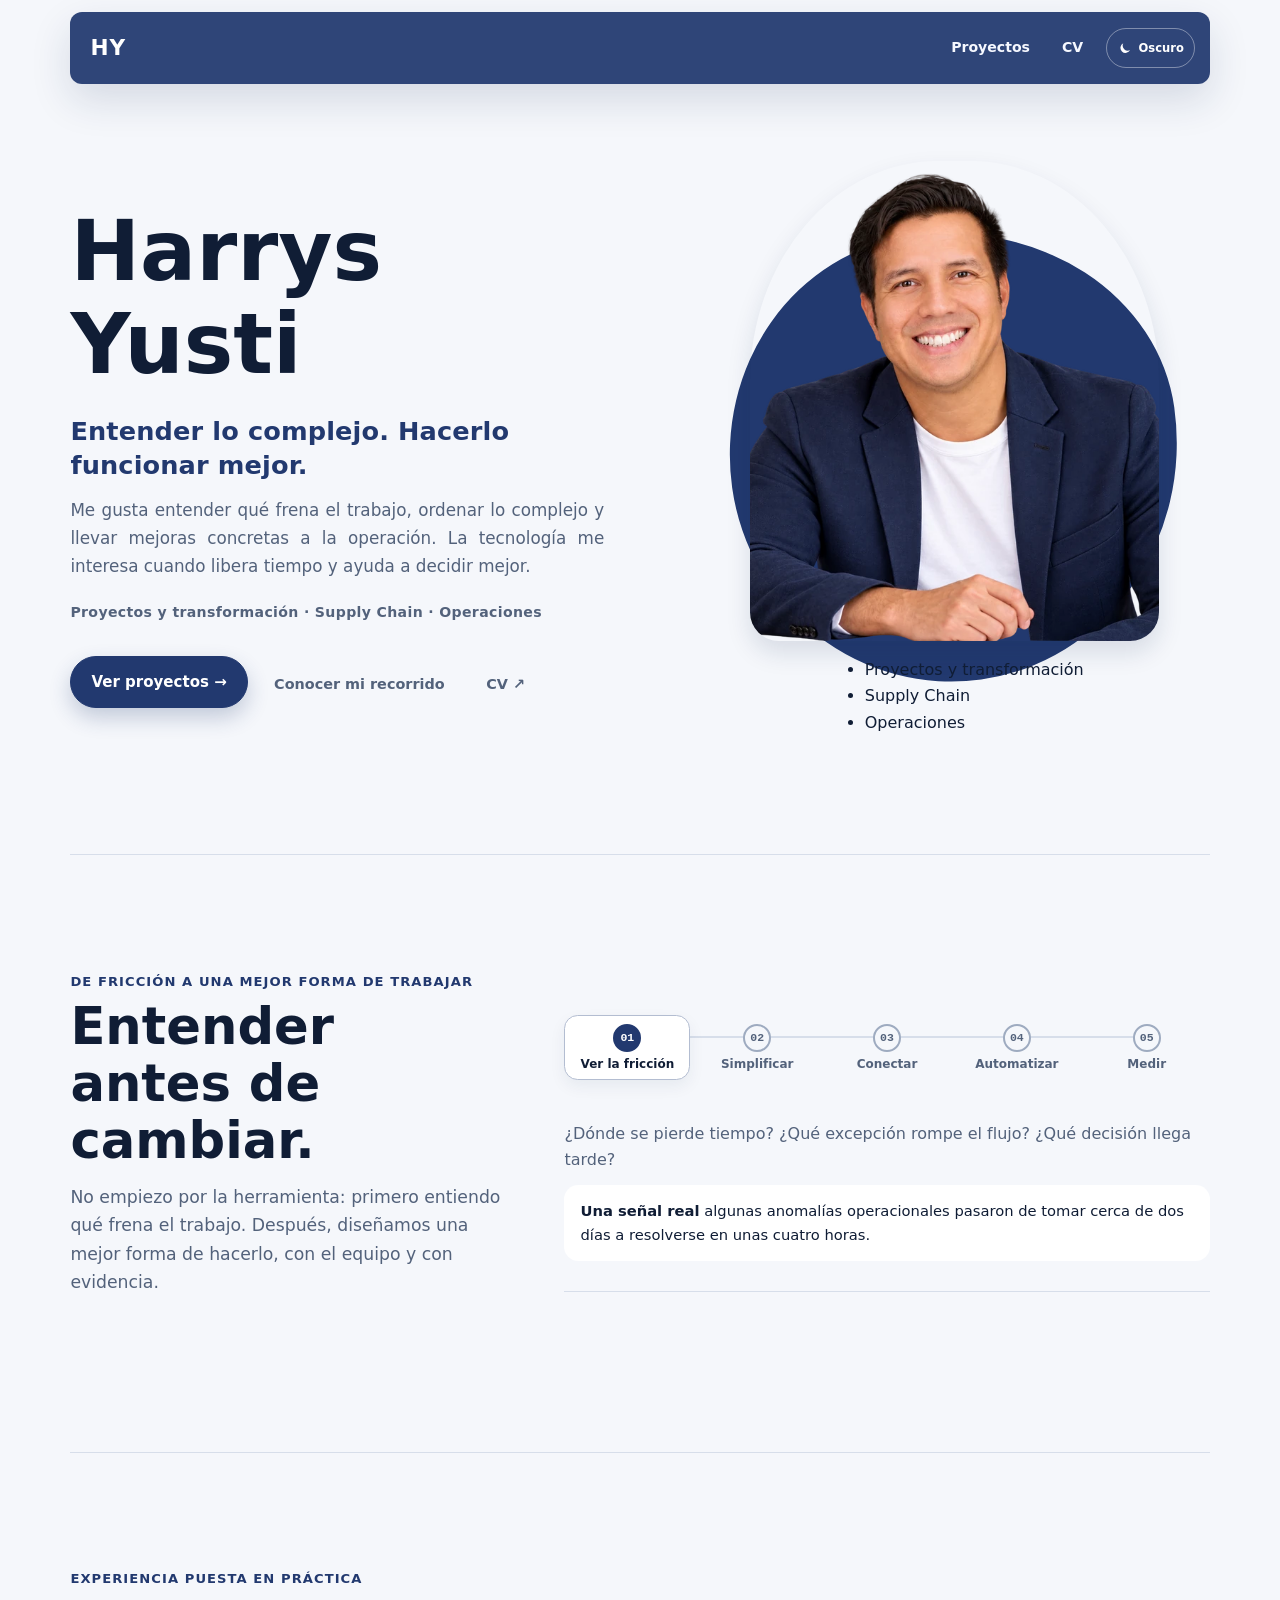
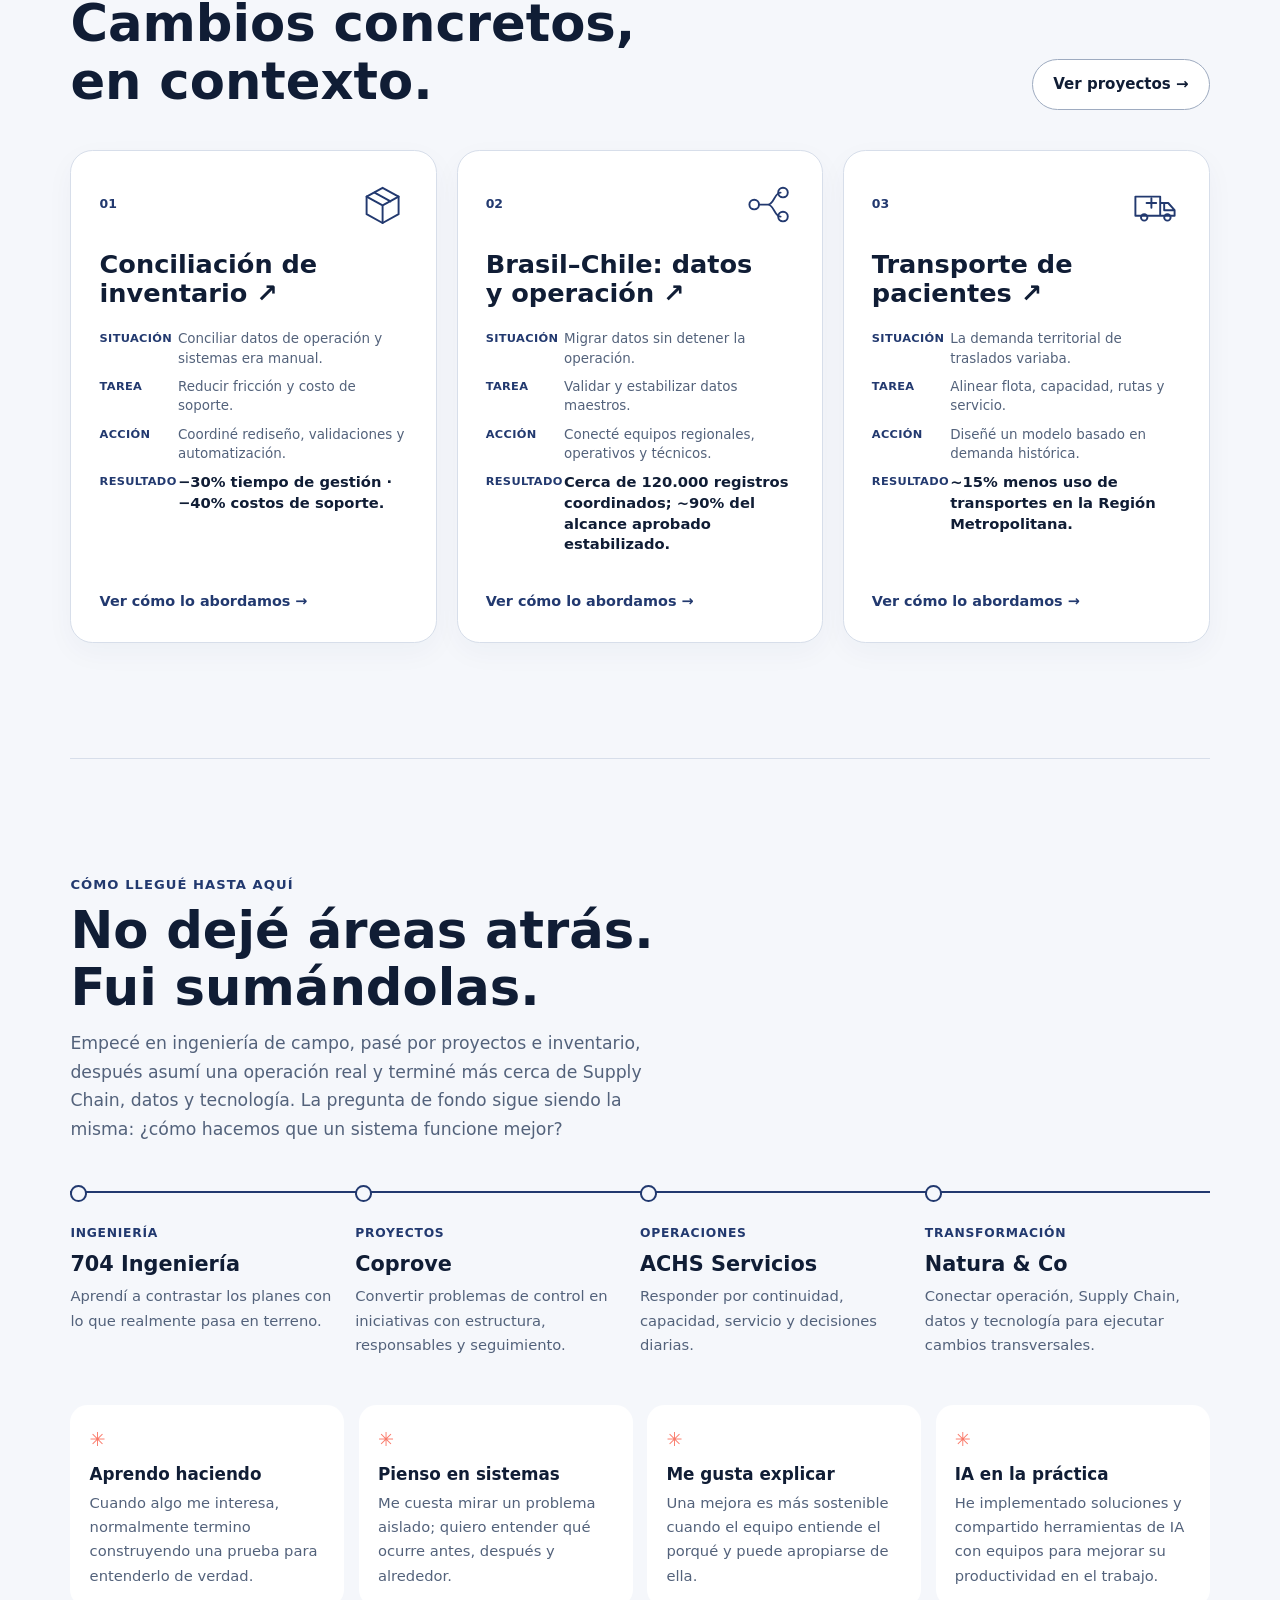
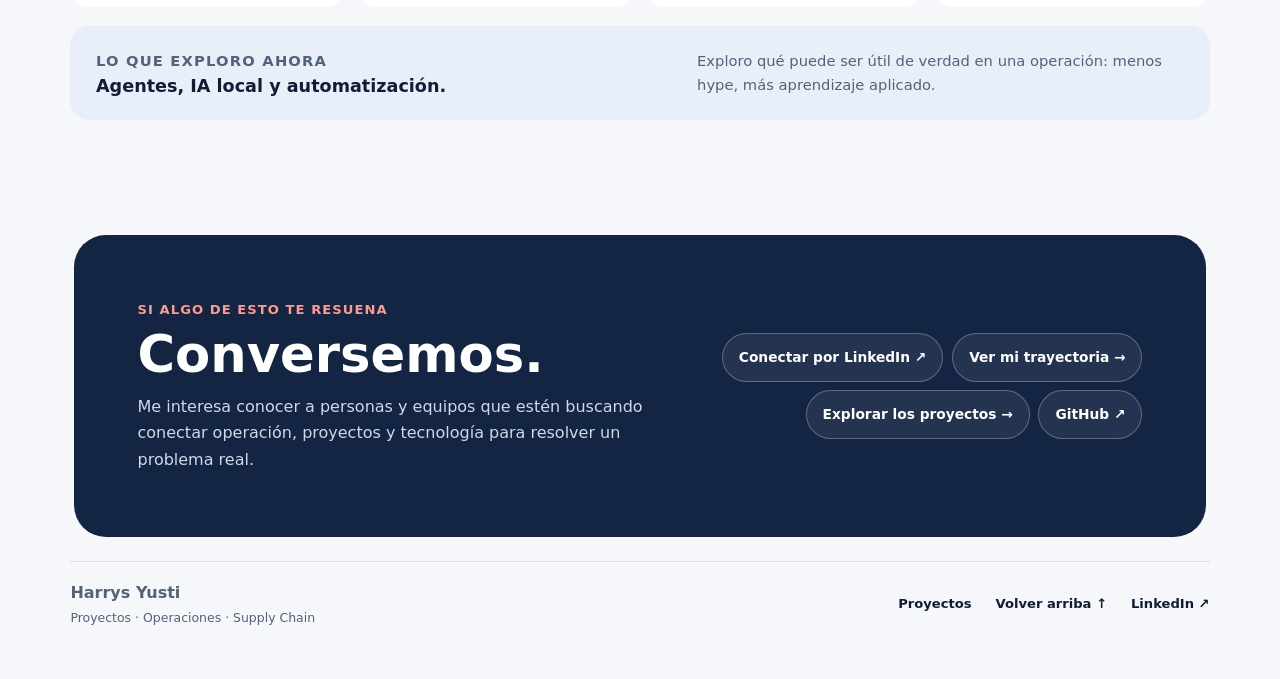
==== commit 7c8f2f33: "feat(hero): render editable profile areas" ====
--- a/index.html
+++ b/index.html
@@ -1 +1 @@
-<!doctype html><html lang="es"><head><meta charset="utf-8"><meta name="viewport" content="width=device-width, initial-scale=1"><title>Harrys Yusti | Transformación, Proyectos y Supply Chain</title><meta name="description" content="Soy Harrys Yusti. Conecto personas, procesos y tecnología para que las mejoras lleguen al trabajo diario."><meta name="theme-color" content="#135eef"><meta property="og:type" content="profile"><meta property="og:title" content="Harrys Yusti | Transformación, Proyectos y Supply Chain"><meta property="og:description" content="Proyectos, transformación operacional, Supply Chain y mejora continua. Tecnología aplicada a problemas reales de operación."><meta property="og:locale" content="es_CL"><meta property="og:url" content="https://harrysxavio.github.io/"><meta property="og:image" content="https://harrysxavio.github.io/assets/operations-transformation-illustration.webp"><meta property="og:image:alt" content="Ilustración editorial de procesos y operaciones conectadas."><meta property="og:image:type" content="image/webp"><meta property="og:image:width" content="1536"><meta property="og:image:height" content="1024"><meta name="twitter:card" content="summary_large_image"><meta name="twitter:title" content="Harrys Yusti | Transformación, Proyectos y Supply Chain"><meta name="twitter:description" content="Conecto personas, procesos y tecnología para que las mejoras lleguen a la operación."><meta name="twitter:image" content="https://harrysxavio.github.io/assets/operations-transformation-illustration.webp"><meta name="twitter:image:alt" content="Ilustración editorial de procesos y operaciones conectadas."><link rel="canonical" href="https://harrysxavio.github.io/"><script type="application/ld+json">{"@context":"https://schema.org","@graph":[{"@type":"WebSite","@id":"https://harrysxavio.github.io/#website","url":"https://harrysxavio.github.io/","name":"Harrys Yusti"},{"@type":"ProfilePage","@id":"https://harrysxavio.github.io/#profile","url":"https://harrysxavio.github.io/","name":"Harrys Yusti | Perfil profesional","inLanguage":"es","mainEntity":{"@id":"https://harrysxavio.github.io/#person"}},{"@type":"Person","@id":"https://harrysxavio.github.io/#person","url":"https://harrysxavio.github.io/","name":"Harrys Yusti","jobTitle":"Mechanical Engineer | Projects, Supply Chain \u0026 Operational Transformation","description":"Ingeniero Mecánico con experiencia entre proyectos, operaciones y Supply Chain.","sameAs":["https://www.linkedin.com/in/h-yusti/","https://github.com/harrysxavio"]}]}</script><link rel="icon" href="/favicon.svg" type="image/svg+xml"><script>try{document.documentElement.dataset.theme=localStorage.getItem("harrys-site-theme")==="dark"?"dark":"light"}catch{document.documentElement.dataset.theme="light"}</script><link rel="stylesheet" href="/styles.css"></head><body><a class="skip-link" href="#main">Saltar al contenido</a><div class="page-shell"><header class="site-header" id="top"><a class="wordmark" href="/" aria-label="Harrys Yusti, inicio">HY</a><nav class="top-nav" aria-label="Navegación principal"><a href="/projects/">Proyectos</a><a href="/cv/">CV</a></nav></header><main id="main" class="page-main page-main--home"><section class="hero" aria-labelledby="hero-title"><div class="hero-art"><div class="hero-art__shape"></div><figure class="hero-portrait"><img src="/assets/harrys-yusti-portrait.webp" alt="Retrato de Harrys Yusti" width="760" height="675"></figure><span class="hero-art__spark" aria-hidden="true">✳</span></div><div class="hero-copy"><h1 id="hero-title">Harrys Yusti</h1><p class="hero-thesis">Entender lo complejo. Hacerlo funcionar mejor.</p><p class="hero-introduction">Me gusta entender qué frena el trabajo, ordenar lo complejo y llevar mejoras concretas a la operación. La tecnología me interesa cuando libera tiempo y ayuda a decidir mejor.</p><p class="hero-positioning">Proyectos y transformación · Supply Chain · Operaciones</p><div class="hero-actions"><a class="button" href="/projects/">Ver proyectos →</a><a class="text-link text-link--secondary" href="#trayectoria">Conocer mi recorrido</a><a class="text-link text-link--secondary" href="/cv/">CV ↗</a></div></div></section><section id="como-trabajo" class="signature-section" data-signature aria-labelledby="signature-title"><div class="signature-layout"><div class="section-heading"><p class="section-kicker">De fricción a una mejor forma de trabajar</p><h2 id="signature-title">Entender antes de cambiar.</h2><p>No empiezo por la herramienta: primero entiendo qué frena el trabajo. Después, diseñamos una mejor forma de hacerlo, con el equipo y con evidencia.</p></div><div class="signature-steps"><div class="signature-route" data-active-index="0" aria-hidden="true"><span class="signature-route__node" data-node="0" aria-hidden="true"></span><span class="signature-route__connection" data-connection="0" aria-hidden="true"></span><span class="signature-route__node" data-node="1" aria-hidden="true"></span><span class="signature-route__connection" data-connection="1" aria-hidden="true"></span><span class="signature-route__node" data-node="2" aria-hidden="true"></span><span class="signature-route__connection" data-connection="2" aria-hidden="true"></span><span class="signature-route__node" data-node="3" aria-hidden="true"></span><span class="signature-route__connection" data-connection="3" aria-hidden="true"></span><span class="signature-route__node" data-node="4" aria-hidden="true"></span></div><details id="ver" class="signature-step" open><summary><span class="signature-step__number">01</span><span class="signature-step__title">Ver la fricción</span></summary><div class="signature-step__content"><p>¿Dónde se pierde tiempo? ¿Qué excepción rompe el flujo? ¿Qué decisión llega tarde?</p><p class="signature-evidence"><strong>Una señal real</strong> algunas anomalías operacionales pasaron de tomar cerca de dos días a resolverse en unas cuatro horas.</p></div></details><details id="simplificar" class="signature-step"><summary><span class="signature-step__number">02</span><span class="signature-step__title">Simplificar</span></summary><div class="signature-step__content"><p>Antes de automatizar, conviene eliminar pasos, aclarar reglas y hacer el proceso más simple.</p><p class="signature-evidence"><strong>Una señal real</strong> la iniciativa de conciliación redujo 30% el tiempo de gestión y 40% los costos asociados al soporte.</p></div></details><details id="conectar" class="signature-step"><summary><span class="signature-step__number">03</span><span class="signature-step__title">Conectar</span></summary><div class="signature-step__content"><p>Conecto equipos, áreas y países para que avancen hacia el mismo resultado y el proyecto llegue bien a la operación.</p><p class="signature-evidence"><strong>Una señal real</strong> coordinación y validación entre Brasil y Chile para cerca de 120.000 registros maestros.</p></div></details><details id="automatizar" class="signature-step"><summary><span class="signature-step__number">04</span><span class="signature-step__title">Automatizar</span></summary><div class="signature-step__content"><p>En un Control Tower de Transporte, automatizamos la captura de estados de transportistas y ordenamos métricas e indicadores, foco del trabajo, tareas de Customer Service y control de costos.</p><p class="signature-evidence"><strong>Qué cambió</strong> el trabajo quedó más organizado y se liberaron horas significativas.</p></div></details><details id="medir" class="signature-step"><summary><span class="signature-step__number">05</span><span class="signature-step__title">Medir</span></summary><div class="signature-step__content"><p>El cambio no está terminado hasta entender qué mejoró en la operación.</p><p class="signature-evidence"><strong>Una señal real</strong> un modelo de asignación se asoció a ~15% menos uso de transportes para pacientes en la Región Metropolitana.</p></div></details></div></div></section><section class="selected-work" aria-labelledby="transformations-title"><div class="section-heading section-heading--row"><div><p class="section-kicker">Experiencia puesta en práctica</p><h2 id="transformations-title">Cambios concretos, en contexto.</h2></div><a class="button button--quiet" href="/projects/">Ver proyectos →</a></div><div class="selected-projects"><article class="selected-project"><div class="selected-project__emblem" aria-hidden="true"><span>01</span><svg viewBox="0 0 64 64"><path d="m12 22 20-11 20 11v22L32 55 12 44V22Z"/><path d="m12 22 20 11 20-11M32 33v22M22 17l20 11"/></svg></div><h3><a href="/projects/inventory-reconciliation/">Conciliación de inventario <span aria-hidden="true">↗</span></a></h3><dl><div class="selected-project__fact selected-project__fact--situation"><dt>Situación</dt><dd>Conciliar datos de operación y sistemas era manual.</dd></div><div class="selected-project__fact selected-project__fact--task"><dt>Tarea</dt><dd>Reducir fricción y costo de soporte.</dd></div><div class="selected-project__fact selected-project__fact--contribution"><dt>Acción</dt><dd>Coordiné rediseño, validaciones y automatización.</dd></div><div class="selected-project__fact selected-project__fact--result"><dt>Resultado</dt><dd>−30% tiempo de gestión · −40% costos de soporte.</dd></div></dl><a class="text-link" href="/projects/inventory-reconciliation/">Ver cómo lo abordamos →</a></article><article class="selected-project"><div class="selected-project__emblem" aria-hidden="true"><span>02</span><svg viewBox="0 0 64 64"><circle cx="14" cy="32" r="6"/><circle cx="50" cy="17" r="6"/><circle cx="50" cy="47" r="6"/><path d="M20 32h11c8 0 8-15 16-15M31 32c8 0 8 15 16 15"/></svg></div><h3><a href="/projects/brazil-chile-data-migration/">Brasil–Chile: datos y operación <span aria-hidden="true">↗</span></a></h3><dl><div class="selected-project__fact selected-project__fact--situation"><dt>Situación</dt><dd>Migrar datos sin detener la operación.</dd></div><div class="selected-project__fact selected-project__fact--task"><dt>Tarea</dt><dd>Validar y estabilizar datos maestros.</dd></div><div class="selected-project__fact selected-project__fact--contribution"><dt>Acción</dt><dd>Conecté equipos regionales, operativos y técnicos.</dd></div><div class="selected-project__fact selected-project__fact--result"><dt>Resultado</dt><dd>Cerca de 120.000 registros coordinados; ~90% del alcance aprobado estabilizado.</dd></div></dl><a class="text-link" href="/projects/brazil-chile-data-migration/">Ver cómo lo abordamos →</a></article><article class="selected-project"><div class="selected-project__emblem" aria-hidden="true"><span>03</span><svg viewBox="0 0 64 64"><path d="M8 22h31v24H8zM39 30h10l8 9v7H39zM44 30v9h13"/><circle cx="19" cy="48" r="4"/><circle cx="48" cy="48" r="4"/><path d="M22 30h12M28 24v12"/></svg></div><h3><a href="/projects/patient-transport-optimization/">Transporte de pacientes <span aria-hidden="true">↗</span></a></h3><dl><div class="selected-project__fact selected-project__fact--situation"><dt>Situación</dt><dd>La demanda territorial de traslados variaba.</dd></div><div class="selected-project__fact selected-project__fact--task"><dt>Tarea</dt><dd>Alinear flota, capacidad, rutas y servicio.</dd></div><div class="selected-project__fact selected-project__fact--contribution"><dt>Acción</dt><dd>Diseñé un modelo basado en demanda histórica.</dd></div><div class="selected-project__fact selected-project__fact--result"><dt>Resultado</dt><dd>~15% menos uso de transportes en la Región Metropolitana.</dd></div></dl><a class="text-link" href="/projects/patient-transport-optimization/">Ver cómo lo abordamos →</a></article></div></section><section id="trayectoria" class="career-section" aria-labelledby="career-title"><div class="section-heading"><p class="section-kicker">Cómo llegué hasta aquí</p><h2 id="career-title">No dejé áreas atrás. Fui sumándolas.</h2><p>Empecé en ingeniería de campo, pasé por proyectos e inventario, después asumí una operación real y terminé más cerca de Supply Chain, datos y tecnología. La pregunta de fondo sigue siendo la misma: ¿cómo hacemos que un sistema funcione mejor?</p></div><ol class="career-timeline"><li class="career-milestone"><span class="career-milestone__phase">Ingeniería</span><h3>704 Ingeniería</h3><p>Aprendí a contrastar los planes con lo que realmente pasa en terreno.</p></li><li class="career-milestone"><span class="career-milestone__phase">Proyectos</span><h3>Coprove</h3><p>Convertir problemas de control en iniciativas con estructura, responsables y seguimiento.</p></li><li class="career-milestone"><span class="career-milestone__phase">Operaciones</span><h3>ACHS Servicios</h3><p>Responder por continuidad, capacidad, servicio y decisiones diarias.</p></li><li class="career-milestone"><span class="career-milestone__phase">Transformación</span><h3>Natura &amp; Co</h3><p>Conectar operación, Supply Chain, datos y tecnología para ejecutar cambios transversales.</p></li></ol><div class="career-notes"><article class="career-note"><span aria-hidden="true">✳</span><h3>Aprendo haciendo</h3><p>Cuando algo me interesa, normalmente termino construyendo una prueba para entenderlo de verdad.</p></article><article class="career-note"><span aria-hidden="true">✳</span><h3>Pienso en sistemas</h3><p>Me cuesta mirar un problema aislado; quiero entender qué ocurre antes, después y alrededor.</p></article><article class="career-note"><span aria-hidden="true">✳</span><h3>Me gusta explicar</h3><p>Una mejora es más sostenible cuando el equipo entiende el porqué y puede apropiarse de ella.</p></article><article class="career-note"><span aria-hidden="true">✳</span><h3>IA en la práctica</h3><p>He implementado soluciones y compartido herramientas de IA con equipos para mejorar su productividad en el trabajo.</p></article></div><div class="career-exploration"><div><p class="section-kicker">Lo que exploro ahora</p><h3>Agentes, IA local y automatización.</h3></div><p>Exploro qué puede ser útil de verdad en una operación: menos hype, más aprendizaje aplicado.</p></div></section><section id="contacto" class="contact-section" aria-labelledby="contact-title"><div><p class="section-kicker">Si algo de esto te resuena</p><h2 id="contact-title">Conversemos.</h2><p class="contact-introduction">Me interesa conocer a personas y equipos que estén buscando conectar operación, proyectos y tecnología para resolver un problema real.</p></div><nav aria-label="Más información y contacto" class="contact-links"><a class="button button--contact" href="https://www.linkedin.com/in/h-yusti/">Conectar por LinkedIn ↗</a><a class="button button--contact" href="/cv/">Ver mi trayectoria →</a><a class="button button--contact" href="/projects/">Explorar los proyectos →</a><a class="button button--contact" href="https://github.com/harrysxavio">GitHub ↗</a></nav></section></main><footer class="site-footer simple-footer simple-footer--home"><div class="footer-identity"><span class="footer-name">Harrys Yusti</span><span class="footer-tagline">Proyectos · Operaciones · Supply Chain</span></div><a href="/projects/">Proyectos</a><a href="#top">Volver arriba ↑</a><a href="https://www.linkedin.com/in/h-yusti/" target="_blank" rel="noopener noreferrer">LinkedIn ↗</a></footer></div><script src="/script.js" defer></script></body></html>
+<!doctype html><html lang="es"><head><meta charset="utf-8"><meta name="viewport" content="width=device-width, initial-scale=1"><title>Harrys Yusti | Transformación, Proyectos y Supply Chain</title><meta name="description" content="Soy Harrys Yusti. Conecto personas, procesos y tecnología para que las mejoras lleguen al trabajo diario."><meta name="theme-color" content="#22396F"><meta property="og:type" content="profile"><meta property="og:title" content="Harrys Yusti | Transformación, Proyectos y Supply Chain"><meta property="og:description" content="Proyectos, transformación operacional, Supply Chain y mejora continua. Tecnología aplicada a problemas reales de operación."><meta property="og:locale" content="es_CL"><meta property="og:url" content="https://harrysxavio.github.io/"><meta property="og:image" content="https://harrysxavio.github.io/assets/operations-transformation-illustration.webp"><meta property="og:image:alt" content="Ilustración editorial de procesos y operaciones conectadas."><meta property="og:image:type" content="image/webp"><meta property="og:image:width" content="1536"><meta property="og:image:height" content="1024"><meta name="twitter:card" content="summary_large_image"><meta name="twitter:title" content="Harrys Yusti | Transformación, Proyectos y Supply Chain"><meta name="twitter:description" content="Conecto personas, procesos y tecnología para que las mejoras lleguen a la operación."><meta name="twitter:image" content="https://harrysxavio.github.io/assets/operations-transformation-illustration.webp"><meta name="twitter:image:alt" content="Ilustración editorial de procesos y operaciones conectadas."><link rel="canonical" href="https://harrysxavio.github.io/"><script type="application/ld+json">{"@context":"https://schema.org","@graph":[{"@type":"WebSite","@id":"https://harrysxavio.github.io/#website","url":"https://harrysxavio.github.io/","name":"Harrys Yusti"},{"@type":"ProfilePage","@id":"https://harrysxavio.github.io/#profile","url":"https://harrysxavio.github.io/","name":"Harrys Yusti | Perfil profesional","inLanguage":"es","mainEntity":{"@id":"https://harrysxavio.github.io/#person"}},{"@type":"Person","@id":"https://harrysxavio.github.io/#person","url":"https://harrysxavio.github.io/","name":"Harrys Yusti","jobTitle":"Mechanical Engineer | Projects, Supply Chain \u0026 Operational Transformation","description":"Ingeniero Mecánico con experiencia entre proyectos, operaciones y Supply Chain.","sameAs":["https://www.linkedin.com/in/h-yusti/","https://github.com/harrysxavio"]}]}</script><link rel="icon" href="/favicon.svg" type="image/svg+xml"><script>try{document.documentElement.dataset.theme=localStorage.getItem("harrys-site-theme")==="dark"?"dark":"light"}catch{document.documentElement.dataset.theme="light"}</script><link rel="stylesheet" href="/styles.css"></head><body><a class="skip-link" href="#main">Saltar al contenido</a><div class="page-shell"><header class="site-header" id="top"><a class="wordmark" href="/" aria-label="Harrys Yusti, inicio">HY</a><nav class="top-nav" aria-label="Navegación principal"><a href="/projects/">Proyectos</a><a href="/cv/">CV</a></nav></header><main id="main" class="page-main page-main--home"><section class="hero" aria-labelledby="hero-title"><div class="hero-art"><div class="hero-art__shape"></div><figure class="hero-portrait"><img src="/assets/harrys-yusti-portrait.webp" alt="Retrato de Harrys Yusti" width="760" height="675"></figure><ul class="hero-profile-areas" aria-label="Áreas profesionales"><li class="hero-profile-area">Proyectos y transformación</li><li class="hero-profile-area">Supply Chain</li><li class="hero-profile-area">Operaciones</li></ul></div><div class="hero-copy"><h1 id="hero-title">Harrys Yusti</h1><p class="hero-thesis">Entender lo complejo. Hacerlo funcionar mejor.</p><p class="hero-introduction">Me gusta entender qué frena el trabajo, ordenar lo complejo y llevar mejoras concretas a la operación. La tecnología me interesa cuando libera tiempo y ayuda a decidir mejor.</p><p class="hero-positioning">Proyectos y transformación · Supply Chain · Operaciones</p><div class="hero-actions"><a class="button" href="/projects/">Ver proyectos →</a><a class="text-link text-link--secondary" href="#trayectoria">Conocer mi recorrido</a><a class="text-link text-link--secondary" href="/cv/">CV ↗</a></div></div></section><section id="como-trabajo" class="signature-section" data-signature aria-labelledby="signature-title"><div class="signature-layout"><div class="section-heading"><p class="section-kicker">De fricción a una mejor forma de trabajar</p><h2 id="signature-title">Entender antes de cambiar.</h2><p>No empiezo por la herramienta: primero entiendo qué frena el trabajo. Después, diseñamos una mejor forma de hacerlo, con el equipo y con evidencia.</p></div><div class="signature-steps"><div class="signature-route" data-active-index="0" aria-hidden="true"><span class="signature-route__node" data-node="0" aria-hidden="true"></span><span class="signature-route__connection" data-connection="0" aria-hidden="true"></span><span class="signature-route__node" data-node="1" aria-hidden="true"></span><span class="signature-route__connection" data-connection="1" aria-hidden="true"></span><span class="signature-route__node" data-node="2" aria-hidden="true"></span><span class="signature-route__connection" data-connection="2" aria-hidden="true"></span><span class="signature-route__node" data-node="3" aria-hidden="true"></span><span class="signature-route__connection" data-connection="3" aria-hidden="true"></span><span class="signature-route__node" data-node="4" aria-hidden="true"></span></div><details id="ver" class="signature-step" open><summary><span class="signature-step__number">01</span><span class="signature-step__title">Ver la fricción</span></summary><div class="signature-step__content"><p>¿Dónde se pierde tiempo? ¿Qué excepción rompe el flujo? ¿Qué decisión llega tarde?</p><p class="signature-evidence"><strong>Una señal real</strong> algunas anomalías operacionales pasaron de tomar cerca de dos días a resolverse en unas cuatro horas.</p></div></details><details id="simplificar" class="signature-step"><summary><span class="signature-step__number">02</span><span class="signature-step__title">Simplificar</span></summary><div class="signature-step__content"><p>Antes de automatizar, conviene eliminar pasos, aclarar reglas y hacer el proceso más simple.</p><p class="signature-evidence"><strong>Una señal real</strong> la iniciativa de conciliación redujo 30% el tiempo de gestión y 40% los costos asociados al soporte.</p></div></details><details id="conectar" class="signature-step"><summary><span class="signature-step__number">03</span><span class="signature-step__title">Conectar</span></summary><div class="signature-step__content"><p>Conecto equipos, áreas y países para que avancen hacia el mismo resultado y el proyecto llegue bien a la operación.</p><p class="signature-evidence"><strong>Una señal real</strong> coordinación y validación entre Brasil y Chile para cerca de 120.000 registros maestros.</p></div></details><details id="automatizar" class="signature-step"><summary><span class="signature-step__number">04</span><span class="signature-step__title">Automatizar</span></summary><div class="signature-step__content"><p>En un Control Tower de Transporte, automatizamos la captura de estados de transportistas y ordenamos métricas e indicadores, foco del trabajo, tareas de Customer Service y control de costos.</p><p class="signature-evidence"><strong>Qué cambió</strong> el trabajo quedó más organizado y se liberaron horas significativas.</p></div></details><details id="medir" class="signature-step"><summary><span class="signature-step__number">05</span><span class="signature-step__title">Medir</span></summary><div class="signature-step__content"><p>El cambio no está terminado hasta entender qué mejoró en la operación.</p><p class="signature-evidence"><strong>Una señal real</strong> un modelo de asignación se asoció a ~15% menos uso de transportes para pacientes en la Región Metropolitana.</p></div></details></div></div></section><section class="selected-work" aria-labelledby="transformations-title"><div class="section-heading section-heading--row"><div><p class="section-kicker">Experiencia puesta en práctica</p><h2 id="transformations-title">Cambios concretos, en contexto.</h2></div><a class="button button--quiet" href="/projects/">Ver proyectos →</a></div><div class="selected-projects"><article class="selected-project"><div class="selected-project__emblem" aria-hidden="true"><span>01</span><svg viewBox="0 0 64 64"><path d="m12 22 20-11 20 11v22L32 55 12 44V22Z"/><path d="m12 22 20 11 20-11M32 33v22M22 17l20 11"/></svg></div><h3><a href="/projects/inventory-reconciliation/">Conciliación de inventario <span aria-hidden="true">↗</span></a></h3><dl><div class="selected-project__fact selected-project__fact--situation"><dt>Situación</dt><dd>Conciliar datos de operación y sistemas era manual.</dd></div><div class="selected-project__fact selected-project__fact--task"><dt>Tarea</dt><dd>Reducir fricción y costo de soporte.</dd></div><div class="selected-project__fact selected-project__fact--contribution"><dt>Acción</dt><dd>Coordiné rediseño, validaciones y automatización.</dd></div><div class="selected-project__fact selected-project__fact--result"><dt>Resultado</dt><dd>−30% tiempo de gestión · −40% costos de soporte.</dd></div></dl><a class="text-link" href="/projects/inventory-reconciliation/">Ver cómo lo abordamos →</a></article><article class="selected-project"><div class="selected-project__emblem" aria-hidden="true"><span>02</span><svg viewBox="0 0 64 64"><circle cx="14" cy="32" r="6"/><circle cx="50" cy="17" r="6"/><circle cx="50" cy="47" r="6"/><path d="M20 32h11c8 0 8-15 16-15M31 32c8 0 8 15 16 15"/></svg></div><h3><a href="/projects/brazil-chile-data-migration/">Brasil–Chile: datos y operación <span aria-hidden="true">↗</span></a></h3><dl><div class="selected-project__fact selected-project__fact--situation"><dt>Situación</dt><dd>Migrar datos sin detener la operación.</dd></div><div class="selected-project__fact selected-project__fact--task"><dt>Tarea</dt><dd>Validar y estabilizar datos maestros.</dd></div><div class="selected-project__fact selected-project__fact--contribution"><dt>Acción</dt><dd>Conecté equipos regionales, operativos y técnicos.</dd></div><div class="selected-project__fact selected-project__fact--result"><dt>Resultado</dt><dd>Cerca de 120.000 registros coordinados; ~90% del alcance aprobado estabilizado.</dd></div></dl><a class="text-link" href="/projects/brazil-chile-data-migration/">Ver cómo lo abordamos →</a></article><article class="selected-project"><div class="selected-project__emblem" aria-hidden="true"><span>03</span><svg viewBox="0 0 64 64"><path d="M8 22h31v24H8zM39 30h10l8 9v7H39zM44 30v9h13"/><circle cx="19" cy="48" r="4"/><circle cx="48" cy="48" r="4"/><path d="M22 30h12M28 24v12"/></svg></div><h3><a href="/projects/patient-transport-optimization/">Transporte de pacientes <span aria-hidden="true">↗</span></a></h3><dl><div class="selected-project__fact selected-project__fact--situation"><dt>Situación</dt><dd>La demanda territorial de traslados variaba.</dd></div><div class="selected-project__fact selected-project__fact--task"><dt>Tarea</dt><dd>Alinear flota, capacidad, rutas y servicio.</dd></div><div class="selected-project__fact selected-project__fact--contribution"><dt>Acción</dt><dd>Diseñé un modelo basado en demanda histórica.</dd></div><div class="selected-project__fact selected-project__fact--result"><dt>Resultado</dt><dd>~15% menos uso de transportes en la Región Metropolitana.</dd></div></dl><a class="text-link" href="/projects/patient-transport-optimization/">Ver cómo lo abordamos →</a></article></div></section><section id="trayectoria" class="career-section" aria-labelledby="career-title"><div class="section-heading"><p class="section-kicker">Cómo llegué hasta aquí</p><h2 id="career-title">No dejé áreas atrás. Fui sumándolas.</h2><p>Empecé en ingeniería de campo, pasé por proyectos e inventario, después asumí una operación real y terminé más cerca de Supply Chain, datos y tecnología. La pregunta de fondo sigue siendo la misma: ¿cómo hacemos que un sistema funcione mejor?</p></div><ol class="career-timeline"><li class="career-milestone"><span class="career-milestone__phase">Ingeniería</span><h3>704 Ingeniería</h3><p>Aprendí a contrastar los planes con lo que realmente pasa en terreno.</p></li><li class="career-milestone"><span class="career-milestone__phase">Proyectos</span><h3>Coprove</h3><p>Convertir problemas de control en iniciativas con estructura, responsables y seguimiento.</p></li><li class="career-milestone"><span class="career-milestone__phase">Operaciones</span><h3>ACHS Servicios</h3><p>Responder por continuidad, capacidad, servicio y decisiones diarias.</p></li><li class="career-milestone"><span class="career-milestone__phase">Transformación</span><h3>Natura &amp; Co</h3><p>Conectar operación, Supply Chain, datos y tecnología para ejecutar cambios transversales.</p></li></ol><div class="career-notes"><article class="career-note"><span aria-hidden="true">✳</span><h3>Aprendo haciendo</h3><p>Cuando algo me interesa, normalmente termino construyendo una prueba para entenderlo de verdad.</p></article><article class="career-note"><span aria-hidden="true">✳</span><h3>Pienso en sistemas</h3><p>Me cuesta mirar un problema aislado; quiero entender qué ocurre antes, después y alrededor.</p></article><article class="career-note"><span aria-hidden="true">✳</span><h3>Me gusta explicar</h3><p>Una mejora es más sostenible cuando el equipo entiende el porqué y puede apropiarse de ella.</p></article><article class="career-note"><span aria-hidden="true">✳</span><h3>IA en la práctica</h3><p>He implementado soluciones y compartido herramientas de IA con equipos para mejorar su productividad en el trabajo.</p></article></div><div class="career-exploration"><div><p class="section-kicker">Lo que exploro ahora</p><h3>Agentes, IA local y automatización.</h3></div><p>Exploro qué puede ser útil de verdad en una operación: menos hype, más aprendizaje aplicado.</p></div></section><section id="contacto" class="contact-section" aria-labelledby="contact-title"><div><p class="section-kicker">Si algo de esto te resuena</p><h2 id="contact-title">Conversemos.</h2><p class="contact-introduction">Me interesa conocer a personas y equipos que estén buscando conectar operación, proyectos y tecnología para resolver un problema real.</p></div><nav aria-label="Más información y contacto" class="contact-links"><a class="button button--contact" href="https://www.linkedin.com/in/h-yusti/">Conectar por LinkedIn ↗</a><a class="button button--contact" href="/cv/">Ver mi trayectoria →</a><a class="button button--contact" href="/projects/">Explorar los proyectos →</a><a class="button button--contact" href="https://github.com/harrysxavio">GitHub ↗</a></nav></section></main><footer class="site-footer simple-footer simple-footer--home"><div class="footer-identity"><span class="footer-name">Harrys Yusti</span><span class="footer-tagline">Proyectos · Operaciones · Supply Chain</span></div><a href="/projects/">Proyectos</a><a href="#top">Volver arriba ↑</a><a href="https://www.linkedin.com/in/h-yusti/" target="_blank" rel="noopener noreferrer">LinkedIn ↗</a></footer></div><script src="/script.js" defer></script></body></html>
--- a/styles.css
+++ b/styles.css
@@ -84,7 +84,7 @@
 .hero-copy { grid-column: 1; grid-row: 1; max-width: 44rem; position: relative; z-index: 1; }
 .hero-copy h1 { margin: 0 0 1.4rem; font-weight: 760; }
 .hero-thesis { max-width: 26ch; margin: 0 0 .9rem; color: var(--blue); font-size: clamp(1.3rem, 2vw, 1.7rem); line-height: 1.35; font-weight: 680; letter-spacing: .005em; }
-.hero-introduction { max-width: 50ch; margin: 0; color: var(--ink-soft); font-size: clamp(1.05rem, 1.3vw, 1.2rem); }
+.hero-introduction { max-width: 50ch; margin: 0; color: var(--ink-soft); font-size: clamp(1.05rem, 1.3vw, 1.2rem); text-align: justify; text-align-last: start; }
 .hero-positioning { margin: 1.3rem 0 0; color: var(--ink-soft); font-size: .88rem; font-weight: 650; letter-spacing: .025em; }
 .hero-actions { display: flex; flex-wrap: wrap; align-items: center; gap: .7rem; margin-top: 2rem; }
 .hero-actions .button, .button { display: inline-flex; justify-content: center; align-items: center; min-height: 3.2rem; padding: .75rem 1.25rem; border: 1px solid var(--blue); border-radius: 999px; background: var(--blue); color: #fff; font-size: .94rem; font-weight: 700; text-decoration: none; box-shadow: 0 .6rem 1.3rem color-mix(in srgb, var(--blue) 24%, transparent); transition: transform .22s ease, box-shadow .22s ease; }
